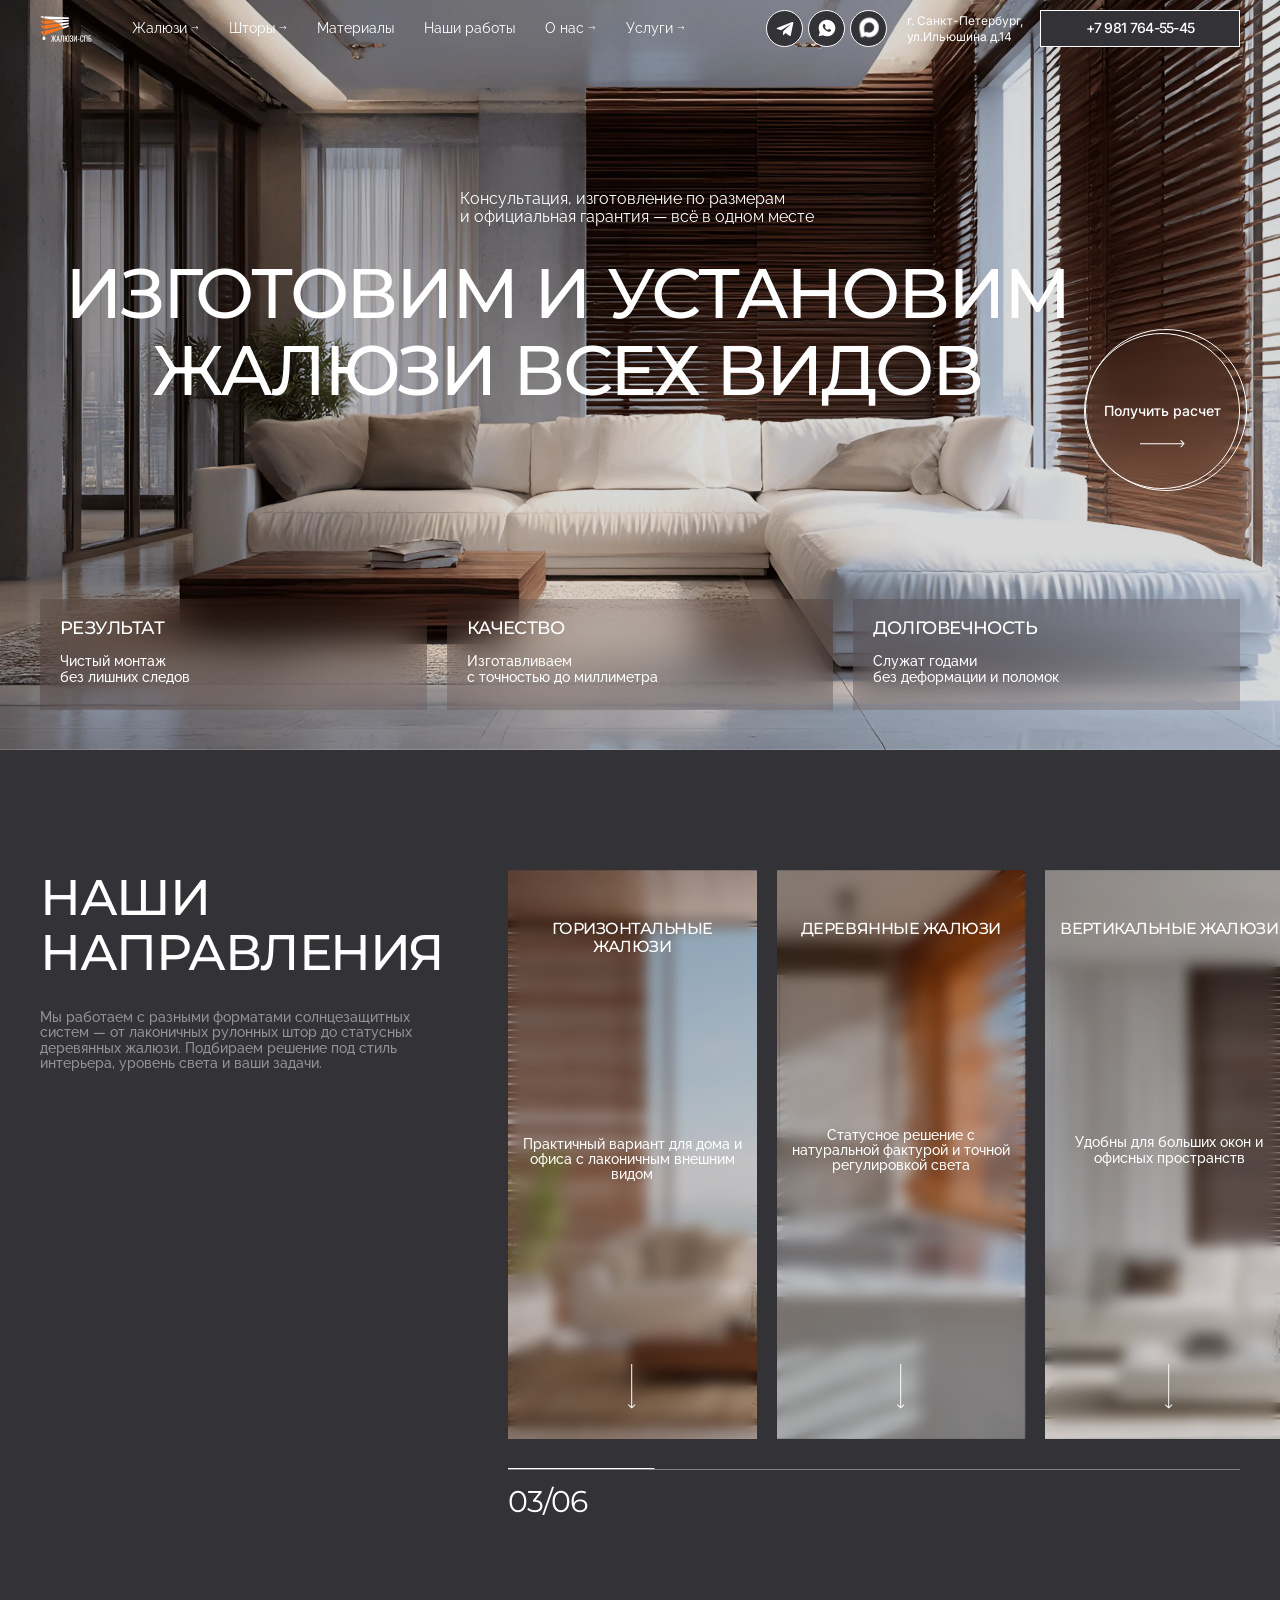
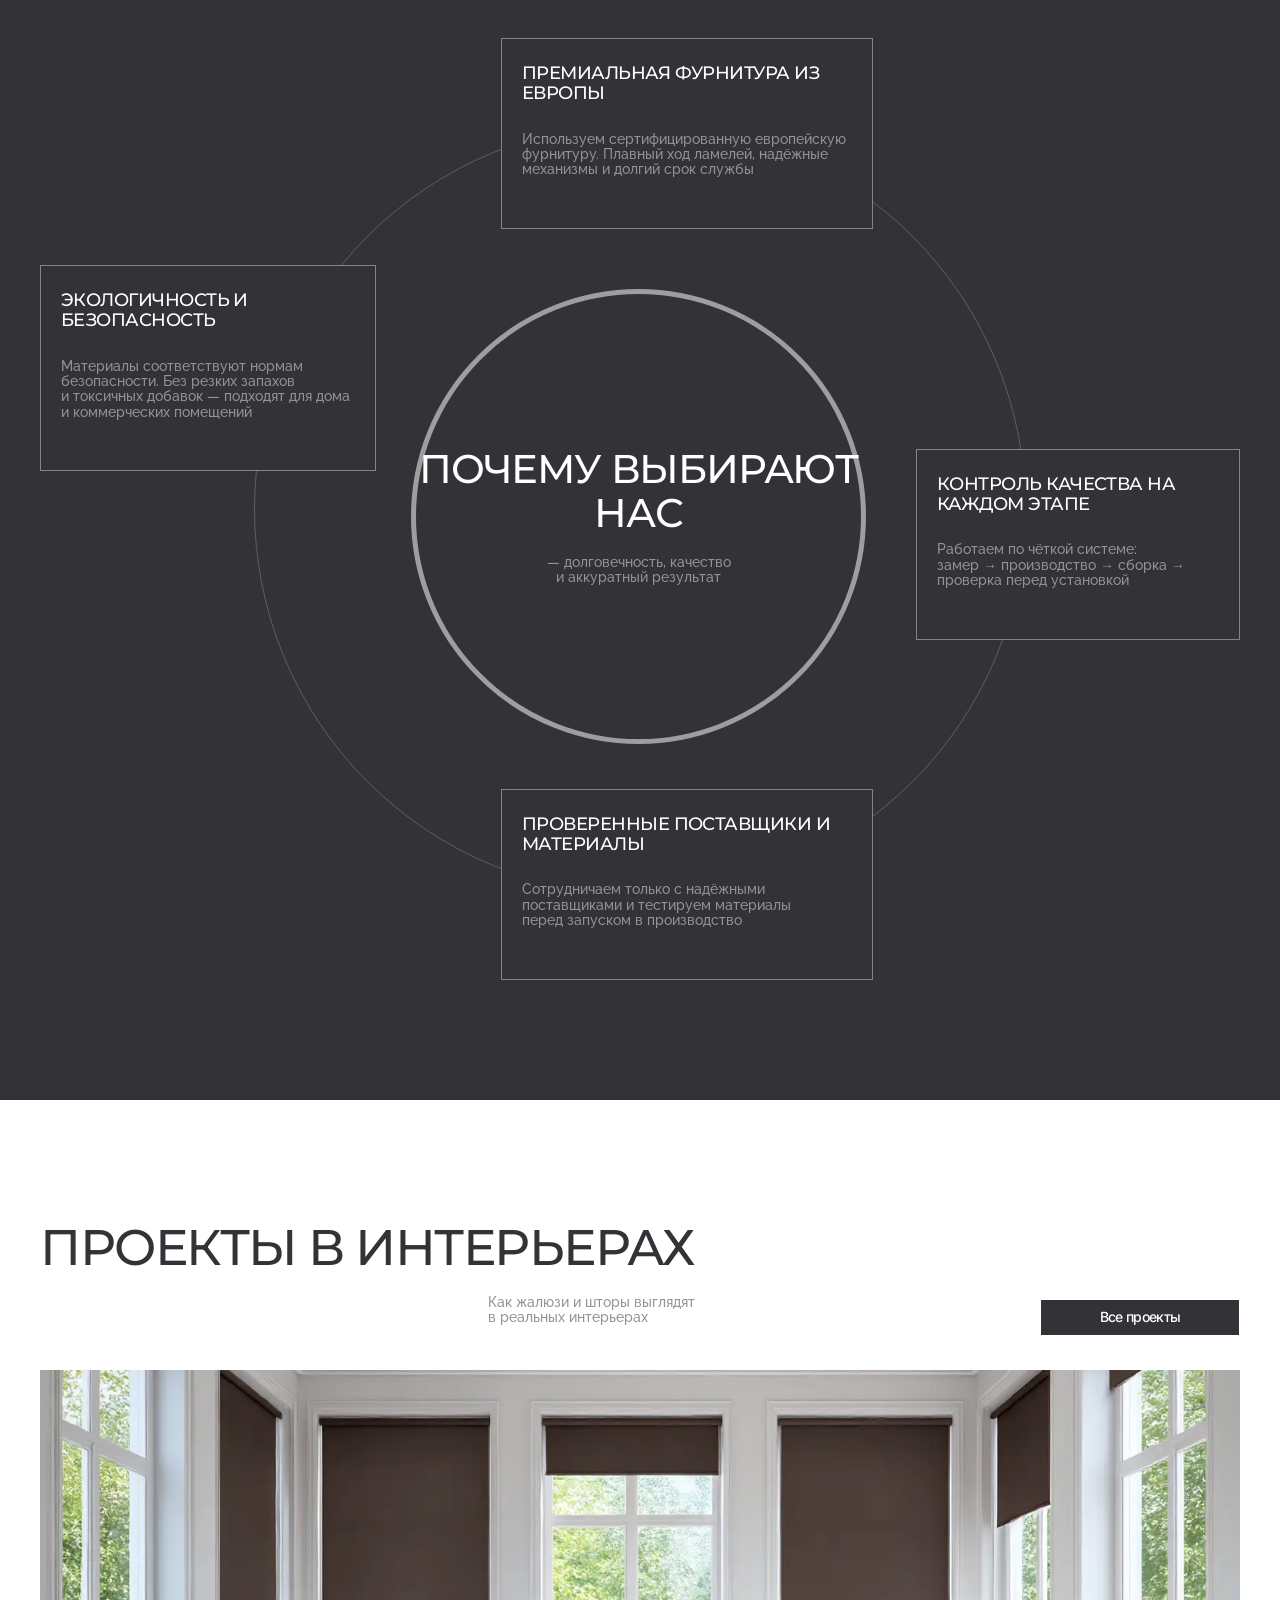
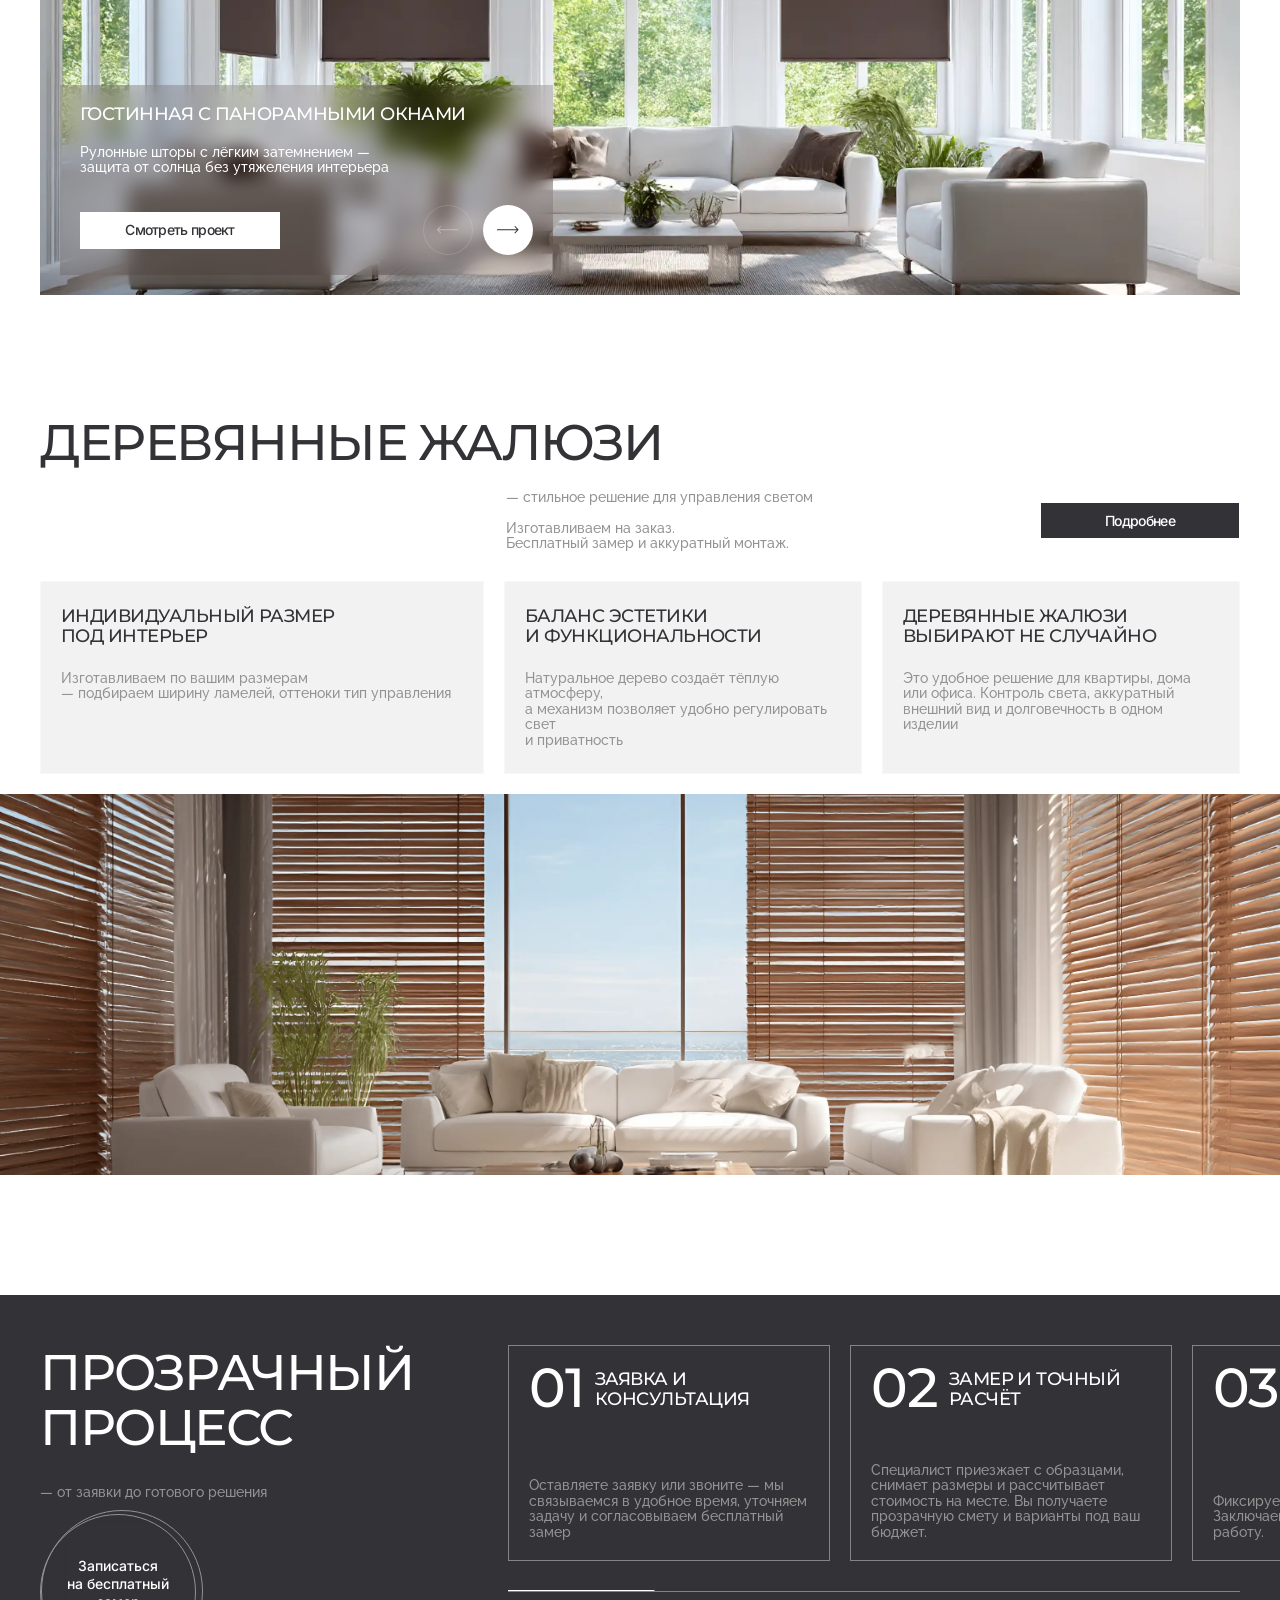
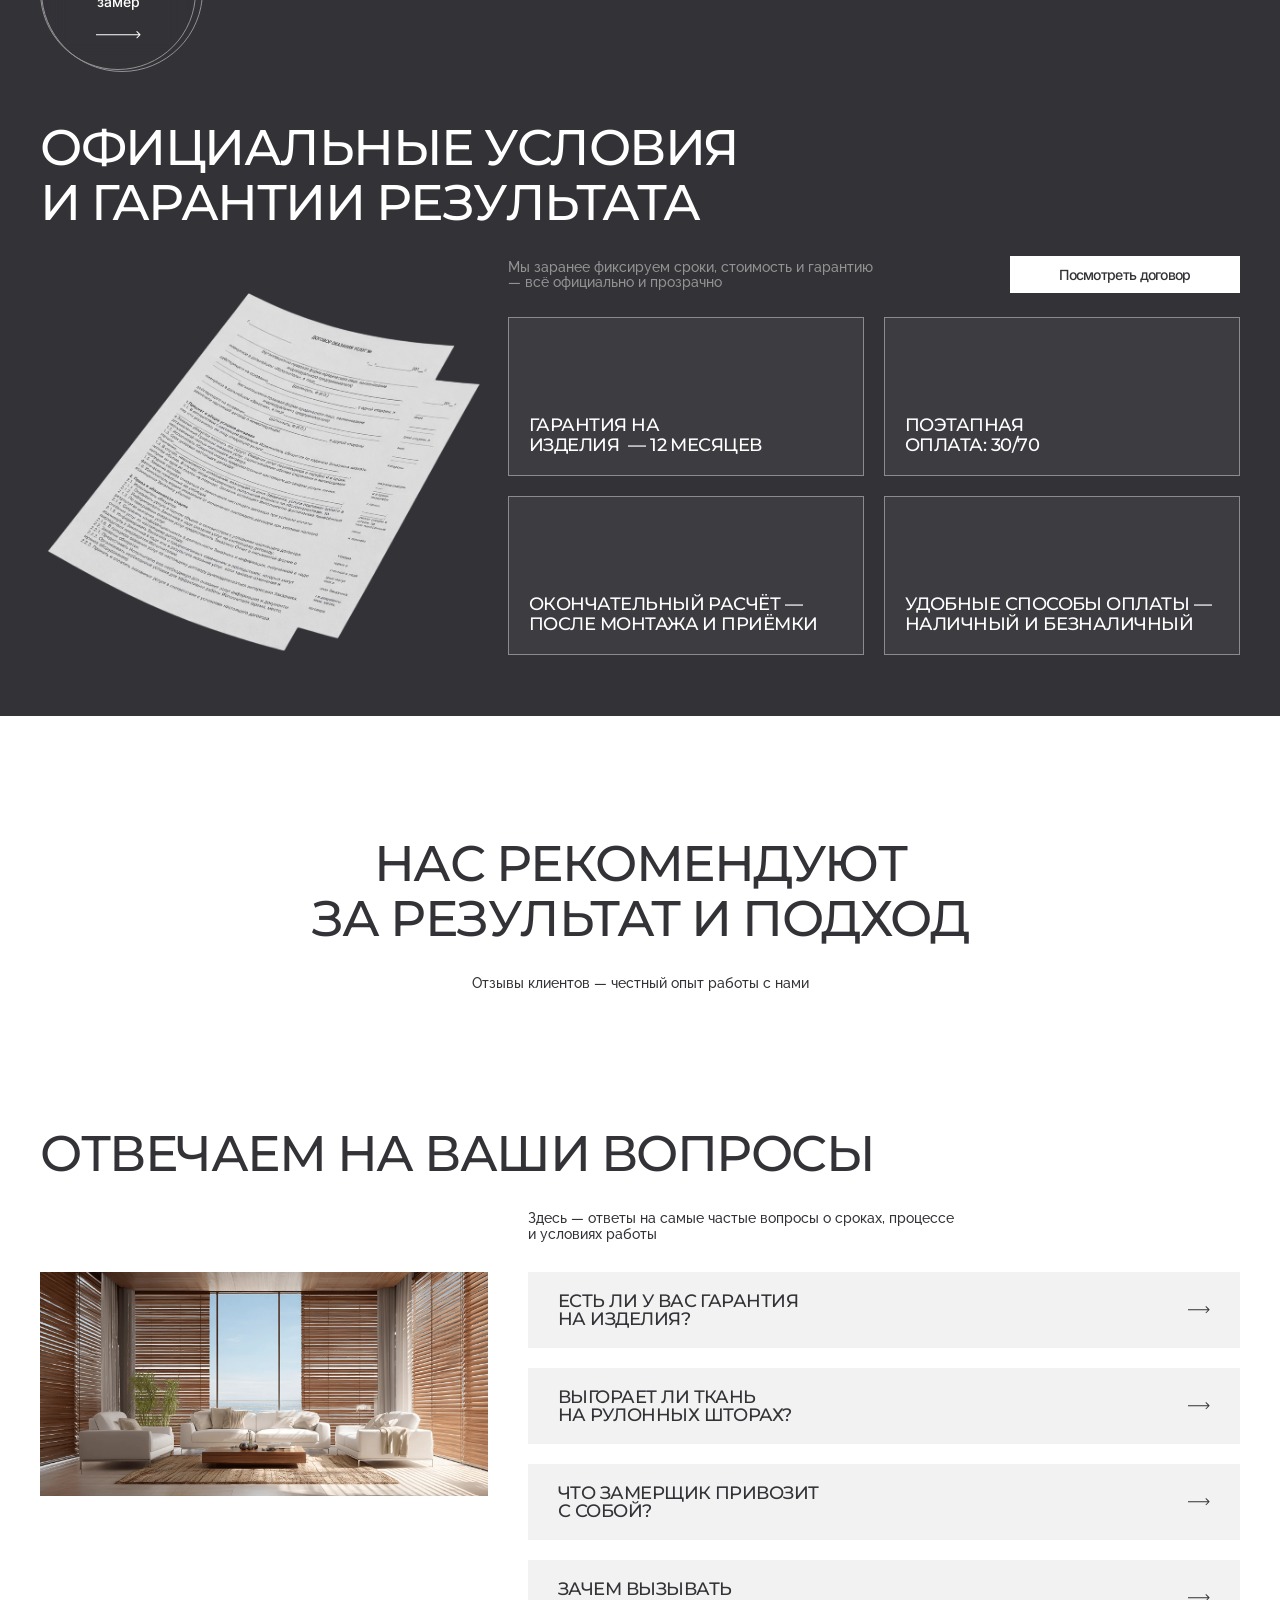
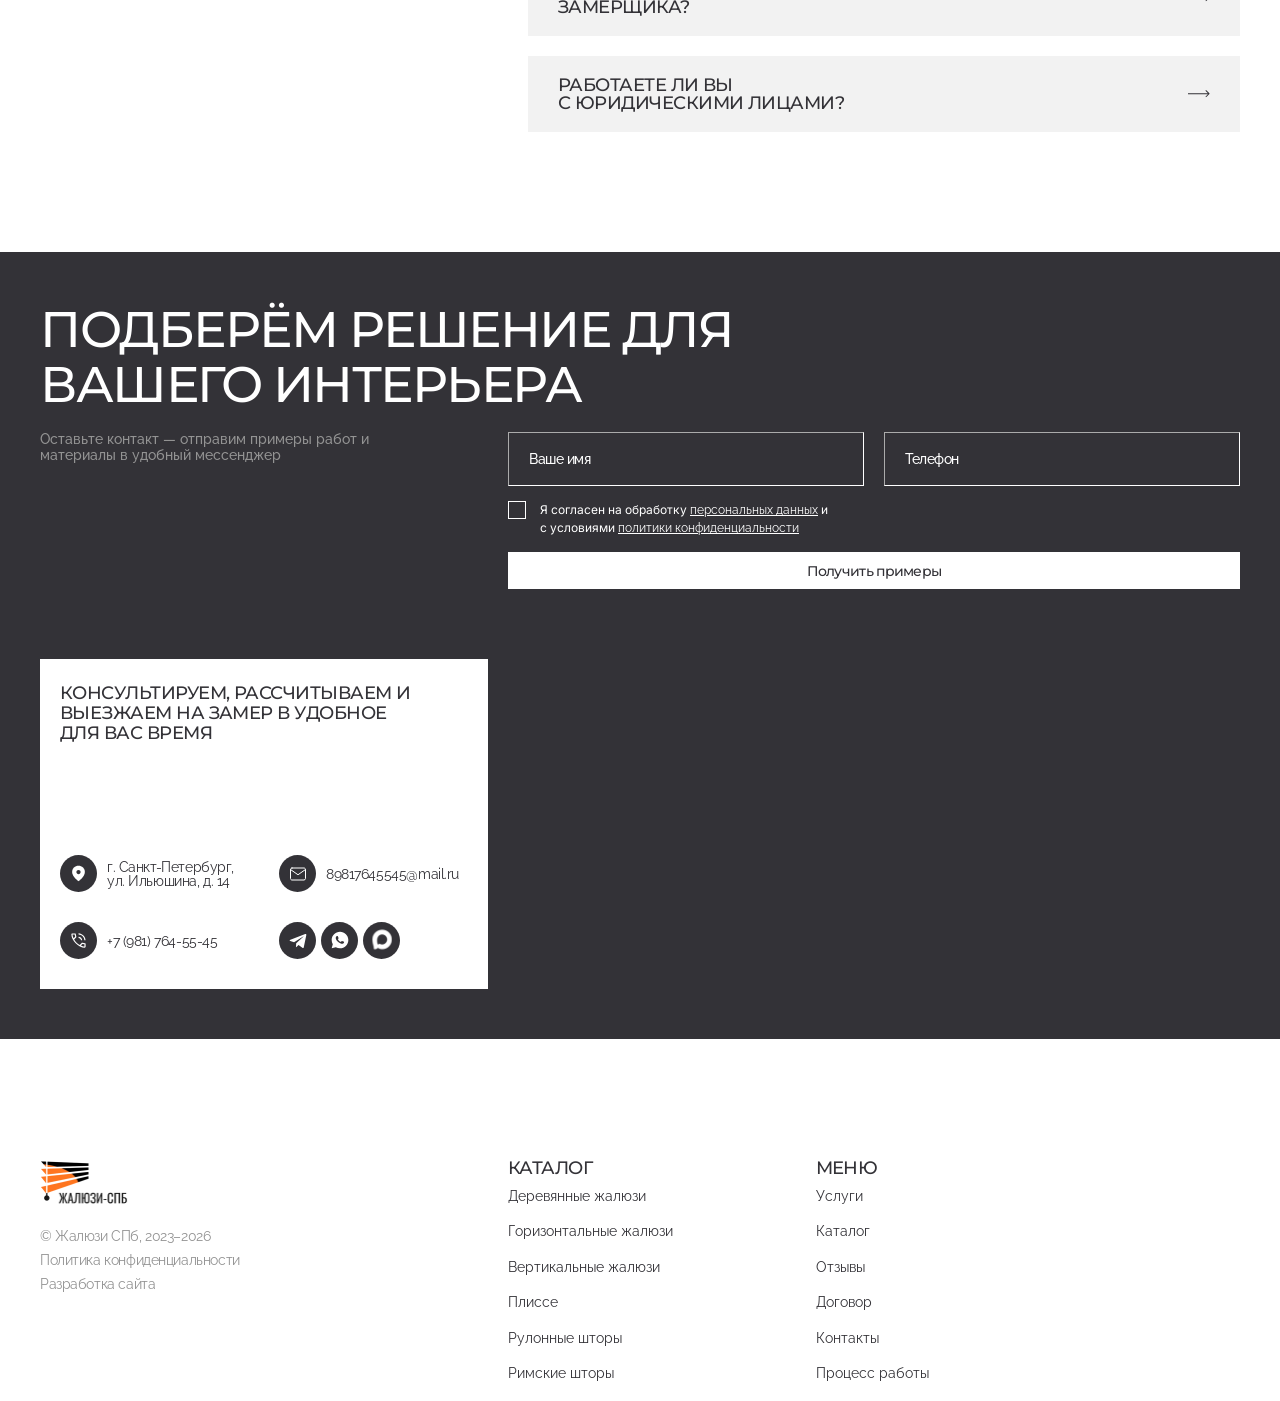
==== index.html @ 26f35258 "upd" ====
<!--header.html-->
<!doctype html>
<html lang="en">
<head>
  <meta charset="UTF-8">
  <meta name="viewport"
        content="width=device-width, user-scalable=no, initial-scale=1.0, maximum-scale=1.0, minimum-scale=1.0">
  <meta http-equiv="X-UA-Compatible" content="ie=edge">
  <meta name="format-detection" content="telephone=no">
  <link rel="preconnect" href="https://fonts.googleapis.com">
  <link rel="preconnect" href="https://fonts.gstatic.com" crossorigin>
  <link href="https://fonts.googleapis.com/css2?family=Inter:ital,opsz,wght@0,14..32,100..900;1,14..32,100..900&family=Montserrat:ital,wght@0,100..900;1,100..900&family=Raleway:ital,wght@0,100..900;1,100..900&display=swap" rel="stylesheet">
  <link rel="icon" type="image/png" href="./img/icons/favicon.ico" sizes="32x32">
  <link rel="apple-touch-icon" href="./img/icons/favicon.ico">
  <link rel="mask-icon" href="./img/icons/favicon.ico" color="#000000">
  <link
          rel="stylesheet"
          href="https://cdn.jsdelivr.net/npm/swiper@11/swiper-bundle.min.css"
  />
  <title></title>
<script defer src="js/bundle.js"></script><script defer src="js/libs.js"></script><script defer src="js/style.js"></script><link href="css/style.min.css" rel="stylesheet"></head>
<body>

<header class="header">
  <div class="container">
    <div class="header-wrapper">
      <a href="#" class="logo">
        <img src="./img/logo.webp" alt="">
      </a>
      <nav class="header-nav">
        <button type="button" class="close-menu-button"></button>
        <ul class="main-menu">
          <li class="menu-item-arrow">
            <a href="#">Жалюзи</a>
          </li>
          <li class="menu-item-arrow">
            <a href="#">Шторы</a>
          </li>
          <li>
            <a href="#">Материалы</a>
          </li>
          <li>
            <a href="#">Наши работы</a>
          </li>
          <li class="menu-item-arrow">
            <a href="#">О нас</a>
          </li>
          <li class="menu-item-arrow">
            <a href="#">Услуги</a>
          </li>
        </ul>
        <div class="header-meta mobile-header-meta">
          <div class="mobile-meta-wrapper">
            <ul class="socials-wrapper">
              <li class="social-link social-link-telegram">
                <a href="#"></a>
              </li>
              <li class="social-link social-link-whatsapp">
                <a href="#"></a>
              </li>
              <li class="social-link social-link-max">
                <a href="#"></a>
              </li>
            </ul>
            <a class="btn btn-dark" href="#">+7 981 764-55-45</a>
          </div>
          <div class="header-address">
            г. Санкт-Петербург, ул.Ильюшина д.14
          </div>
        </div>
        <div class="header-meta header-meta-pc">
          <ul class="socials-wrapper">
            <li class="social-link social-link-telegram">
              <a href="#"></a>
            </li>
            <li class="social-link social-link-whatsapp">
              <a href="#"></a>
            </li>
            <li class="social-link social-link-max">
              <a href="#"></a>
            </li>
          </ul>
          <div class="header-address">
            г. Санкт-Петербург, ул.Ильюшина д.14
          </div>
          <a class="btn btn-dark" href="#">+7 981 764-55-45</a>
        </div>
      </nav>
      <div class="header-meta tablet-header-meta">
        <a class="btn btn-dark" href="#">+7 981 764-55-45</a>
        <ul class="socials-wrapper">
          <li class="social-link social-link-telegram">
            <a href="#"></a>
          </li>
          <li class="social-link social-link-whatsapp">
            <a href="#"></a>
          </li>
          <li class="social-link social-link-max">
            <a href="#"></a>
          </li>
        </ul>
        <div class="header-address">
          г. Санкт-Петербург, ул.Ильюшина д.14
        </div>
      </div>
      <button type="button" class="mobile-menu-button">
        <span class="line"></span>
        <span class="line"></span>
        <span class="line"></span>
      </button>
    </div>
  </div>
</header>

<main>




<section class="default-banner home-banner">
  <div class="banner-back">
    <img class="back-pc" src="./img/home-banner-back.webp" alt="">
    <img class="back-mobile" src="./img/home-banner-back.webp" alt="">
  </div>
  <div class="container">
    <div class="banner-wrapper">
      <div class="banner-content">
        <div class="banner-description">
          <p>
            Консультация, изготовление по размерам
            и официальная гарантия —  всё в одном месте
          </p>
        </div>
        <div class="banner-title">
          <h1>Изготовим и установим жалюзи всех видов</h1>
          <a href="#" class="btn-circle">Получить расчет</a>
        </div>
      </div>
      <div class="banner-benefits">
        <div class="benefit-card">
          <div class="card-title">результат</div>
          <div class="card-description">
            <p>
              Чистый монтаж
              <br>
              без лишних следов
            </p>
          </div>
        </div>
        <div class="benefit-card">
          <div class="card-title">Качество</div>
          <div class="card-description">
            <p>
              Изготавливаем
              <br>
              с точностью до миллиметра
            </p>
          </div>
        </div>
        <div class="benefit-card">
          <div class="card-title">Долговечность</div>
          <div class="card-description">
            <p>
              Служат годами
              <br>
              без деформации и поломок
            </p>
          </div>
        </div>
      </div>
    </div>
  </div>
</section>

<section class="directions-section slider-section">
  <div class="container">
    <div class="custom-row">
      <div class="left-column">
        <h2>Наши направления</h2>
        <div class="description">
          <p>Мы работаем с разными форматами солнцезащитных систем — от лаконичных рулонных штор до статусных деревянных жалюзи. Подбираем решение под стиль интерьера, уровень света и ваши задачи.</p>
        </div>
      </div>
      <div class="right-column directions-slider slider-wrapper">
        <div class="swiper-wrapper">
          <div class="swiper-slide"  style="background-image: url(./img/direction-card-back1.webp)">
            <div class="direction-card">
              <div class="card-title">Горизонтальные жалюзи</div>
              <div class="card-description">
                <p>Практичный вариант для дома
                  и офиса с лаконичным
                  внешним видом</p>
              </div>
            </div>
          </div>
          <div class="swiper-slide" style="background-image: url(./img/direction-card-back2.webp)">
            <div class="direction-card">
              <div class="card-title">Деревянные жалюзи</div>
              <div class="card-description">
                <p>Статусное решение
                  с натуральной фактурой
                  и точной регулировкой света</p>
              </div>
            </div>
          </div>
          <div class="swiper-slide" style="background-image: url(./img/direction-card-back3.webp)">
            <div class="direction-card">
              <div class="card-title">Вертикальные жалюзи</div>
              <div class="card-description">
                <p>Удобны для больших окон
                  и офисных пространств</p>
              </div>
            </div>
          </div>
          <div class="swiper-slide"  style="background-image: url(./img/direction-card-back1.webp)">
            <div class="direction-card">
              <div class="card-title">Горизонтальные жалюзи</div>
              <div class="card-description">
                <p>Практичный вариант для дома
                  и офиса с лаконичным
                  внешним видом</p>
              </div>
            </div>
          </div>
          <div class="swiper-slide" style="background-image: url(./img/direction-card-back2.webp)">
            <div class="direction-card">
              <div class="card-title">Деревянные жалюзи</div>
              <div class="card-description">
                <p>Статусное решение
                  с натуральной фактурой
                  и точной регулировкой света</p>
              </div>
            </div>
          </div>
          <div class="swiper-slide" style="background-image: url(./img/direction-card-back3.webp)">
            <div class="direction-card">
              <div class="card-title">Вертикальные жалюзи</div>
              <div class="card-description">
                <p>Удобны для больших окон
                  и офисных пространств</p>
              </div>
            </div>
          </div>
        </div>
        <div class="swiper-progressbar"></div>
        <div class="swiper-counter"></div>
      </div>
    </div>
  </div>
</section>


<section class="advantages-section">
  <div class="container">
    <div class="advantage-row advantage-row-pc">
      <div class="advantage-column">
        <div class="advantage-card">
          <div class="card-title">Экологичность
            и безопасность</div>
          <div class="card-description">
            <p>Материалы соответствуют нормам безопасности. Без резких запахов
              <br>
              и токсичных добавок — подходят для дома
              <br>
              и коммерческих помещений</p>
          </div>
        </div>
      </div>
      <div class="advantage-column">
        <div class="advantage-card">
          <div class="card-title">ПРЕМИАЛЬНАЯ ФУРНИТУРА ИЗ ЕВРОПЫ</div>
          <div class="card-description">
            <p>Используем сертифицированную европейскую фурнитуру. Плавный ход ламелей, надёжные механизмы и долгий срок службы</p>
          </div>
        </div>
        <div class="advantage-head">
          <h2>почему выбирают нас</h2>
          <div class="description">
            <p>— долговечность, качество
              и аккуратный результат</p>
          </div>
        </div>
        <div class="advantage-card">
          <div class="card-title">Проверенные поставщики и материалы</div>
          <div class="card-description">
            <p>Сотрудничаем только с надёжными поставщиками и тестируем материалы <br> перед запуском в производство</p>
          </div>
        </div>
      </div>
      <div class="advantage-column">
        <div class="advantage-card">
          <div class="card-title">Контроль качества на каждом этапе</div>
          <div class="card-description">
            <p>Работаем по чёткой системе: <br> замер → производство → сборка → проверка перед установкой</p>
          </div>
        </div>
      </div>
    </div>
    <div class="advantage-row advantage-row-mobile">
      <div class="advantage-column">
        <div class="advantage-card">
          <div class="card-title">ПРЕМИАЛЬНАЯ ФУРНИТУРА ИЗ ЕВРОПЫ</div>
          <div class="card-description">
            <p>Используем сертифицированную европейскую фурнитуру. Плавный ход ламелей, надёжные механизмы и долгий срок службы</p>
          </div>
        </div>
        <div class="advantage-card">
          <div class="card-title">Экологичность
            и безопасность</div>
          <div class="card-description">
            <p>Материалы соответствуют нормам безопасности. Без резких запахов
              <br>
              и токсичных добавок — подходят для дома
              <br>
              и коммерческих помещений</p>
          </div>
        </div>
      </div>
      <div class="advantage-column">
        <div class="advantage-head">
          <h2>почему выбирают нас</h2>
          <div class="description">
            <p>— долговечность, качество
              и аккуратный результат</p>
          </div>
        </div>
      </div>
      <div class="advantage-column">
        <div class="advantage-card">
          <div class="card-title">Контроль качества на каждом этапе</div>
          <div class="card-description">
            <p>Работаем по чёткой системе: <br> замер → производство → сборка → проверка перед установкой</p>
          </div>
        </div>
        <div class="advantage-card">
          <div class="card-title">Проверенные поставщики и материалы</div>
          <div class="card-description">
            <p>Сотрудничаем только с надёжными поставщиками и тестируем материалы <br> перед запуском в производство</p>
          </div>
        </div>
      </div>
    </div>
  </div>
</section>


<section class="projects-section slider-section">
  <div class="container">
    <h2>Проекты в интерьерах</h2>
    <div class="title-description">
      <p>Как жалюзи и шторы выглядят в реальных интерьерах</p>
      <a href="#" class="btn btn-dark btn-dark-border">Все проекты</a>
    </div>
    <div class="projects-slider slider-wrapper">
      <div class="swiper-wrapper">
        <div class="swiper-slide" style="background-image: url(./img/project-slide.webp)">
          <div class="project-content">
            <div class="card-title">гостинная с панорамными окнами</div>
            <div class="card-description">
              <p>Рулонные шторы с лёгким затемнением — защита от солнца без утяжеления интерьера</p>
            </div>
            <div class="slider-nav">
              <a href="#" class="btn btn-white">Смотреть проект</a>
              <div class="project-buttons">
                <div class="swiper-button-prev">

                </div>
                <div class="swiper-button-next">

                </div>
              </div>
            </div>
          </div>
        </div>
        <div class="swiper-slide" style="background-image: url(./img/project-slide.webp)">
          <div class="project-content">
            <div class="card-title">гостинная с панорамными окнами</div>
            <div class="card-description">
              <p>Рулонные шторы с лёгким затемнением — защита от солнца без утяжеления интерьера</p>
            </div>
            <div class="slider-nav">
              <a href="#" class="btn btn-white">Смотреть проект</a>
              <div class="project-buttons">
                <div class="swiper-button-prev"></div>
                <div class="swiper-button-next"></div>
              </div>
            </div>
          </div>
        </div>
        <div class="swiper-slide" style="background-image: url(./img/project-slide.webp)">
          <div class="project-content">
            <div class="card-title">гостинная с панорамными окнами</div>
            <div class="card-description">
              <p>Рулонные шторы с лёгким затемнением — защита от солнца без утяжеления интерьера</p>
            </div>
            <div class="slider-nav">
              <a href="#" class="btn btn-white">Смотреть проект</a>
              <div class="project-buttons">
                <div class="swiper-button-prev">

                </div>
                <div class="swiper-button-next">

                </div>
              </div>
            </div>
          </div>
        </div>
      </div>
    </div>
  </div>
</section>


<section class="category-section">
  <div class="container">
    <h2>ДЕРЕВЯННЫЕ ЖАЛЮЗИ</h2>
    <div class="title-description">
      <div class="description">
        <p>— стильное решение для управления светом</p>
        <p> Изготавливаем на заказ. <br> Бесплатный замер и аккуратный монтаж.</p>
      </div>
      <a href="#" class="btn btn-dark">Подробнее</a>
    </div>
    <div class="benefits-list">
      <div class="benefits-column">
        <div class="benefit-item">
          <div class="card-title">Индивидуальный размер <br> под интерьер</div>
          <div class="card-description">
            <p>Изготавливаем по вашим размерам <br> — подбираем ширину ламелей, оттеноки тип управления</p>
          </div>
        </div>
      </div>
      <div class="benefits-column">
        <div class="benefit-item">
          <div class="card-title">Баланс эстетики <br> и функциональности</div>
          <div class="card-description">
            <p>
              Натуральное дерево создаёт тёплую атмосферу,
              <br>
              а механизм позволяет удобно регулировать свет
              <br>
              и приватность</p>
          </div>
        </div>
      </div>
      <div class="benefits-column">
        <div class="benefit-item">
          <div class="card-title">Деревянные жалюзи <br> выбирают не случайно</div>
          <div class="card-description">
            <p>
              Это удобное решение для квартиры, дома
              <br>
              или офиса. Контроль света, аккуратный внешний вид и долговечность в одном изделии
            </p>
          </div>
        </div>
      </div>
    </div>
  </div>
  <img class="category-image" src="./img/category-section-image.webp" alt="Деревянные жалюзи">
</section>


<section class="process-section slider-section">
  <div class="container">
    <div class="custom-row">
      <div class="left-column">
        <div class="title-wrapper">
          <h2>прозрачный процесс </h2>
          <div class="description">
            <p>— от заявки до готового решения</p>
          </div>
        </div>
        <a href="#" class="btn-circle">
          Записаться
          <br>
          на бесплатный замер</a>
      </div>
      <div class="right-column process-slider slider-wrapper">
        <div class="swiper-wrapper">
          <div class="swiper-slide">
            <div class="process-card">
              <div class="card-title">Заявка
                и консультация</div>
              <div class="card-description">
                <p>Оставляете заявку или звоните — мы связываемся в удобное время, уточняем задачу и согласовываем бесплатный замер</p>
              </div>
            </div>
          </div>
          <div class="swiper-slide">
            <div class="process-card">
              <div class="card-title">Замер и точный расчёт</div>
              <div class="card-description">
                <p>Специалист приезжает
                  с образцами, снимает размеры и рассчитывает стоимость на месте. Вы получаете прозрачную смету и варианты под ваш бюджет.</p>
              </div>
            </div>
          </div>
          <div class="swiper-slide">
            <div class="process-card">
              <div class="card-title">Договор
                и согласование</div>
              <div class="card-description">
                <p>Фиксируем стоимость, сроки
                  и условия. Заключаем договор и запускаем заказ в работу.</p>
              </div>
            </div>
          </div>
          <div class="swiper-slide">
            <div class="process-card">
              <div class="card-title">Заявка
                и консультация</div>
              <div class="card-description">
                <p>Оставляете заявку или звоните — мы связываемся в удобное время, уточняем задачу и согласовываем бесплатный замер</p>
              </div>
            </div>
          </div>
          <div class="swiper-slide">
            <div class="process-card">
              <div class="card-title">Замер и точный расчёт</div>
              <div class="card-description">
                <p>Специалист приезжает
                  с образцами, снимает размеры и рассчитывает стоимость на месте. Вы получаете прозрачную смету и варианты под ваш бюджет.</p>
              </div>
            </div>
          </div>
          <div class="swiper-slide">
            <div class="process-card">
              <div class="card-title">Договор
                и согласование</div>
              <div class="card-description">
                <p>Фиксируем стоимость, сроки
                  и условия. Заключаем договор и запускаем заказ в работу.</p>
              </div>
            </div>
          </div>
        </div>
        <div class="swiper-progressbar"></div>
      </div>
    </div>
  </div>
</section>


<section class="terms-section">
  <div class="container">
    <h2>официальные условия и гарантии результата </h2>
    <div class="custom-row">
      <div class="left-column terms-image">
        <a href="#" class="btn btn-white btn-mobile">Посмотреть договор</a>
        <img src="./img/terms-image.webp" alt="">
      </div>
      <div class="right-column">
        <div class="terms-content-head">
          <div class="description">
            <p>Мы заранее фиксируем сроки, стоимость и гарантию
              — всё официально и прозрачно</p>
          </div>
          <a href="#" class="btn btn-white btn-pc">Посмотреть договор</a>
        </div>
        <div class="term-list">
          <div class="term-card">
            <div class="card-title">Гарантия на <br> изделия 
              — 12 месяцев</div>
          </div>
          <div class="term-card">
            <div class="card-title">Поэтапная <br> оплата: 30/70</div>
          </div>
          <div class="term-card">
            <div class="card-title">ОКОНЧАТЕЛЬНЫЙ РАСЧЁТ — <br> ПОСЛЕ МОНТАЖА И ПРИЁМКИ</div>
          </div>
          <div class="term-card">
            <div class="card-title">УДОБНЫЕ СПОСОБЫ ОПЛАТЫ — <br> НАЛИЧНЫЙ И БЕЗНАЛИЧНЫЙ</div>
          </div>
        </div>
      </div>
    </div>
  </div>
</section>


<section class="testimonials-section">
  <div class="container">
    <h2>Нас рекомендуют
      за результат и подход</h2>
    <div class="description">
      <p>Отзывы клиентов — честный опыт работы с нами</p>
    </div>
  </div>
</section>


<section class="faq-section">
  <div class="container">
    <div class="title-description">
      <h2>отвечаем на ваши вопросы</h2>
      <div class="description">
        <p>Здесь — ответы на самые частые вопросы о сроках, процессе и условиях работы</p>
      </div>
    </div>
    <div class="custom-row">

      <div class="left-column">
        <div class="faq-image">
          <img src="./img/faq-image.webp" alt="">
        </div>
      </div>
      <div class="right-column">
        <div class="accordion-block">
          <div class="accordion-item">
            <div class="accordion-item-header">
              Есть ли у вас гарантия
              <br>
              на изделия?
            </div>
            <div class="accordion-item-content">
              <div class="accordion-content-wrapper">
                <p>
                  Lorem ipsum dolor sit amet, consectetur adipisicing elit. Animi asperiores cupiditate debitis dicta dolores ea earum eos, facere iure iusto magnam maiores nobis reiciendis sint sit soluta, veniam veritatis, voluptas?
                </p>
              </div>
            </div>
          </div>
          <div class="accordion-item">
            <div class="accordion-item-header">
              выгорает ли ткань
              <br>
              на рулонных шторах?
            </div>
            <div class="accordion-item-content">
              <div class="accordion-content-wrapper">
                <p>
                  Lorem ipsum dolor sit amet, consectetur adipisicing elit. Animi asperiores cupiditate debitis dicta dolores ea earum eos, facere iure iusto magnam maiores nobis reiciendis sint sit soluta, veniam veritatis, voluptas?
                </p>
              </div>
            </div>
          </div>
          <div class="accordion-item">
            <div class="accordion-item-header">
              что замерщик привозит
              <br>
              с собой?
            </div>
            <div class="accordion-item-content">
              <div class="accordion-content-wrapper">
                <p>
                  Lorem ipsum dolor sit amet, consectetur adipisicing elit. Animi asperiores cupiditate debitis dicta dolores ea earum eos, facere iure iusto magnam maiores nobis reiciendis sint sit soluta, veniam veritatis, voluptas?
                </p>
              </div>
            </div>
          </div>
          <div class="accordion-item">
            <div class="accordion-item-header">
              зачем вызывать
              <br>
              замерщика?
            </div>
            <div class="accordion-item-content">
              <div class="accordion-content-wrapper">
                <p>
                  Lorem ipsum dolor sit amet, consectetur adipisicing elit. Animi asperiores cupiditate debitis dicta dolores ea earum eos, facere iure iusto magnam maiores nobis reiciendis sint sit soluta, veniam veritatis, voluptas?
                </p>
              </div>
            </div>
          </div>
          <div class="accordion-item">
            <div class="accordion-item-header">
              работаете ли вы
              <br>
              с юридическими лицами?
            </div>
            <div class="accordion-item-content">
              <div class="accordion-content-wrapper">
                <p>
                  Lorem ipsum dolor sit amet, consectetur adipisicing elit. Animi asperiores cupiditate debitis dicta dolores ea earum eos, facere iure iusto magnam maiores nobis reiciendis sint sit soluta, veniam veritatis, voluptas?
                </p>
              </div>
            </div>
          </div>
        </div>
      </div>
    </div>
  </div>
</section>


<section class="callback-section">
  <div class="container">
    <h2>Подберём решение
      для вашего интерьера</h2>
    <div class="custom-row custom-row-form">
      <div class="left-column">
        <div class="description">
          <p>Оставьте контакт — отправим примеры работ и материалы в удобный мессенджер</p>
        </div>
      </div>
      <div class="right-column">
        <div class="form-wrapper">
          <div class="wpcf7 js" id="wpcf7-f35-o1" lang="ru-RU" dir="ltr" data-wpcf7-id="35">
            <div class="screen-reader-response"><p role="status" aria-live="polite" aria-atomic="true"></p> <ul></ul></div>
            <form action="/dev/#wpcf7-f35-o1" method="post" class="wpcf7-form init" aria-label="Контактная форма" novalidate="novalidate" data-status="init">
              <fieldset class="hidden-fields-container"><input type="hidden" name="_wpcf7" value="35"><input type="hidden" name="_wpcf7_version" value="6.1.5"><input type="hidden" name="_wpcf7_locale" value="ru_RU"><input type="hidden" name="_wpcf7_unit_tag" value="wpcf7-f35-o1"><input type="hidden" name="_wpcf7_container_post" value="0"><input type="hidden" name="_wpcf7_posted_data_hash" value="">
              </fieldset>
              <p><span class="wpcf7-form-control-wrap" data-name="text-848"><input size="40" maxlength="400" class="wpcf7-form-control wpcf7-text" autocomplete="name" aria-invalid="false" placeholder="Ваше имя" value="" type="text" name="text-848"></span><br>
                <span class="wpcf7-form-control-wrap" data-name="tel-583"><input size="40" maxlength="400" class="wpcf7-form-control wpcf7-tel wpcf7-text wpcf7-validates-as-tel" aria-invalid="false" placeholder="Телефон" value="" type="tel" name="tel-583"></span><br>
                <span class="wpcf7-form-control-wrap" data-name="acceptance-46"><span class="wpcf7-form-control wpcf7-acceptance"><span class="wpcf7-list-item"><label><input type="checkbox" name="acceptance-46" value="1" aria-invalid="false"><span class="wpcf7-list-item-label">Я согласен на обработку <a
                  href="#">персональных данных</a> и с условиями <a href="#">политики конфиденциальности</a></span></label></span></span></span><br>
                <input class="wpcf7-form-control wpcf7-submit has-spinner" type="submit" value="Получить примеры" disabled=""><span class="wpcf7-spinner"></span>
              </p><div class="wpcf7-response-output" aria-hidden="true"></div>
            </form>
          </div>
        </div>
      </div>
    </div>
    <div class="custom-row custom-row-contacts">
      <div class="left-column">
        <div class="contacts-block">
          <div class="contact-title">Консультируем, рассчитываем
            и выезжаем на замер в удобное
            для вас время</div>
          <div class="contacts-wrapper">
            <div class="contact-item contact-item-address">
              <p>г. Санкт-Петербург, ул. Ильюшина, д. 14</p>
            </div>
            <div class="contact-item contact-item-mail">
              <a href="mailto:89817645545@mail.ru">89817645545@mail.ru</a>
            </div>
            <div class="contact-item contact-item-phone">
              <a href="tel:79817645545">+7 (981) 764-55-45</a>
            </div>
            <ul class="socials-wrapper">
              <li class="social-link social-link-telegram">
                <a href="#"></a>
              </li>
              <li class="social-link social-link-whatsapp">
                <a href="#"></a>
              </li>
              <li class="social-link social-link-max">
                <a href="#"></a>
              </li>
            </ul>
          </div>
        </div>
      </div>
      <div class="right-column">
        <div class="map-wrapper">
          <iframe src="https://yandex.ru/map-widget/v1/?indoorLevel=1&ll=30.245719%2C60.008172&mode=whatshere&whatshere%5Bpoint%5D=30.245719%2C60.008171&whatshere%5Bzoom%5D=17&z=17" width="560" height="400" frameborder="1" allowfullscreen="true" style="position:relative;"></iframe>
        </div>
      </div>
    </div>
  </div>
</section>


<!--footer.html-->
</main>

<footer class="footer">
    <div class="container">
      <div class="footer-row">
        <div class="footer-column">
          <a href="#" class="logo">
            <img src="./img/footer-logo.webp" alt="">
          </a>
          <div class="mobile-hidden">
            <p class="footer-copy">© Жалюзи СПб, 2023–2026</p>
            <div class="footer-links">
              <a href="#">Политика конфиденциальности</a>
              <a href="#">Разработка сайта</a>
            </div>
          </div>
          <div class="tablet-contacts">
            <ul class="socials-wrapper">
              <li class="social-link social-link-telegram">
                <a href="#"></a>
              </li>
              <li class="social-link social-link-whatsapp">
                <a href="#"></a>
              </li>
              <li class="social-link social-link-max">
                <a href="#"></a>
              </li>
            </ul>
            <a href="#" class="btn btn-dark btn-dark-border">Получить консультацию</a>
          </div>
        </div>
        <div class="footer-column">
          <nav class="footer-nav">
            <div class="menu-wrapper">
              <div class="title">Каталог</div>
              <ul class="footer-menu">
                <li>
                  <a href="#">Деревянные жалюзи</a>
                </li>
                <li>
                  <a href="#">Горизонтальные жалюзи</a>
                </li>
                <li>
                  <a href="#">Вертикальные жалюзи</a>
                </li>
                <li>
                  <a href="#">Плиссе</a>
                </li>
                <li>
                  <a href="#">Рулонные шторы</a>
                </li>
                <li>
                  <a href="#">Римские шторы</a>
                </li>
              </ul>
            </div>
            <div class="menu-wrapper">
              <div class="title">меню</div>
              <ul class="footer-menu">
                <li>
                  <a href="#">Услуги</a>
                </li>
                <li>
                  <a href="#">Каталог</a>
                </li>
                <li>
                  <a href="#">Отзывы</a>
                </li>
                <li>
                  <a href="#">Договор</a>
                </li>
                <li>
                  <a href="#">Контакты</a>
                </li>
                <li>
                  <a href="#">Процесс работы</a>
                </li>
              </ul>
            </div>
          </nav>
        </div>
        <div class="footer-column">
          <div class="mobile-meta">
            <p class="footer-copy">© Жалюзи СПб, 2023–2026</p>
            <div class="footer-links">
              <a href="#">Политика конфиденциальности</a>
              <a href="#">Разработка сайта</a>
            </div>
          </div>
          <div class="mobile-meta">
            <ul class="socials-wrapper">
              <li class="social-link social-link-telegram">
                <a href="#"></a>
              </li>
              <li class="social-link social-link-whatsapp">
                <a href="#"></a>
              </li>
              <li class="social-link social-link-max">
                <a href="#"></a>
              </li>
            </ul>
            <a href="#" class="btn btn-dark btn-dark-border">Получить консультацию</a>
          </div>
        </div>
      </div>
    </div>
</footer>

<div class="modal-dialog modal-thanks" style="display: none;">
  <div class="modal-content">
    <div class="modal-body">
      <button type="button" class="modal-close" data-dismiss="modal" aria-label="Close"></button>
    </div>
  </div>
</div>

<script src="https://cdn.jsdelivr.net/npm/swiper@11/swiper-bundle.min.js"></script>
</body>
</html>
---- css/style.min.css ----
*{box-sizing:border-box}body,h1,h2,h3,h4,p,figure,blockquote,dl,dd{margin:0}ul[role=list],ol[role=list]{list-style:none}html:focus-within{scroll-behavior:smooth}body{min-height:100vh;text-rendering:optimizeSpeed;line-height:1.5}a:not([class]){-webkit-text-decoration-skip:ink;text-decoration-skip-ink:auto}img,picture{max-width:100%;display:block}input,button,textarea,select{font:inherit;box-shadow:none;outline:none}@media(prefers-reduced-motion: reduce){html:focus-within{scroll-behavior:auto}*,*::before,*::after{animation-duration:.01ms !important;animation-iteration-count:1 !important;transition-duration:.01ms !important;scroll-behavior:auto !important}}*{font-family:"Raleway";color:#333237}a{transition:.3s;text-decoration:none}p{font-weight:500;font-size:14px;line-height:110%;color:#939393;margin-bottom:15px}p:last-child{margin-bottom:0}h1,.h1{font-family:"Montserrat";font-weight:500;font-size:70px;line-height:110%;letter-spacing:-0.03em;text-align:center;text-transform:uppercase;color:#fff;width:100%}h2,.h2{font-family:"Montserrat";font-weight:500;font-size:50px;line-height:110%;letter-spacing:-0.03em;text-transform:uppercase;margin-bottom:20px;width:100%}.card-title{font-family:"Montserrat";font-weight:500;line-height:110%;letter-spacing:-0.03em;text-transform:uppercase;font-size:18px}@media(max-width: 1200px){h1,.h1{font-size:60px}h2,.h2{font-size:40px}}@media(max-width: 1024px){h1,.h1{font-size:40px}h2,.h2{font-size:40px}p{font-size:12px}.card-title{font-size:14px}}@media(max-width: 600px){h1,.h1{font-size:34px}h2,.h2{font-size:30px;margin-bottom:10px}p{font-size:12px}}.sr-only{position:absolute;width:1px;height:1px;padding:0;margin:-1px;overflow:hidden;clip:rect(0, 0, 0, 0);white-space:nowrap;border:0}body::-webkit-scrollbar{width:6px}body::-webkit-scrollbar-track{background-color:#828282}body::-webkit-scrollbar-thumb{border-radius:20px;background-color:#fff}body.admin-bar header{top:20px}main{min-height:70vh}:root{--swiper-navigation-size: 0}.animate-block{opacity:0;width:100%;transform:translateY(-50px);transition:opacity 1s ease,transform 1s ease}.animate-block.animated{opacity:1;transform:translateY(0)}section{margin:120px 0}section:last-of-type{margin-bottom:0}.logo{display:flex;width:-moz-fit-content;width:fit-content}.logo img{max-width:52px;width:100%}.socials-wrapper{display:flex;align-items:center;padding:0;margin:0;list-style:none}.socials-wrapper li a{display:block;width:37px;height:37px;border-radius:50%;background-color:#333237;border:1px solid #fff;background-repeat:no-repeat;background-position:center;background-size:20px}.socials-wrapper li a:hover{background-color:#939393}.socials-wrapper li+li{margin-left:5px}.socials-wrapper li.social-link-telegram a{background-image:url(../img/icons/telegram.svg)}.socials-wrapper li.social-link-whatsapp a{background-image:url(../img/icons/whatsapp.svg);background-position:55% 45%}.socials-wrapper li.social-link-max a{background-image:url(../img/icons/max.svg);background-position:55% 45%}.title-description{display:flex;align-items:center;justify-content:center;width:100%;margin-bottom:30px}.title-description .btn{margin-left:auto}.slider-nav{display:flex;align-items:center;justify-content:space-between;width:100%}.slider-nav .project-buttons{display:flex;align-items:center}.slider-nav .project-buttons .swiper-button-prev,.slider-nav .project-buttons .swiper-button-next{position:static}.media-wrapper{display:flex;width:100%;height:100%;align-items:center;justify-content:center}.media-wrapper .btn-play{background-repeat:no-repeat;background-position:center;background-size:contain;width:94px;height:71px;background-image:url(../img/icons/btn-play.svg);position:absolute;cursor:pointer;transition:.3s}@media(max-width: 1024px){body:has(.header-nav.show){overflow:hidden}section{margin:80px 0}}@media(max-width: 600px){.logo img{max-width:47px}section{margin:50px 0}}@media(max-width: 600px){.title-description{flex-direction:column;align-items:flex-start;margin-bottom:15px}.title-description p{margin-bottom:20px}.title-description .btn{margin-left:0}}@media(max-width: 360px){.slider-nav{flex-direction:column;align-items:flex-start}.slider-nav .project-buttons{margin-top:15px}}.container{margin:0 auto;display:flex;flex-wrap:wrap;max-width:1440px;width:100%;padding:0 40px}.container-fluid{max-width:100%;width:100%}.d-flex{display:flex;flex-wrap:wrap}.justify-between{justify-content:space-between}.justify-end{justify-content:flex-end}.flex-column{flex-direction:column}.row{display:flex;margin:0 -10px;width:calc(100% + 20px);flex-wrap:wrap}[class*=col-]{padding:0 10px}.col-lg-1{width:8.33333333%}.col-lg-2{width:16.66666667%}.col-lg-3{width:25%}.col-lg-4{width:33.33333333%}.col-lg-5{width:41.66666667%}.col-lg-6{width:50%}.col-lg-7{width:58.33333333%}.col-lg-8{width:66.66666667%}.col-lg-9{width:75%}.col-lg-10{width:83.33333333%}.col-lg-11{width:91.66666667%}.col-lg-12{width:100%}@media(max-width: 1200px){.container{padding:0 20px}}@media(max-width: 1024px){.row{margin:0 -12px;width:calc(100% + 24px)}[class*=col-]{padding:0 12px}.col-md-1{width:8.33333333%}.col-md-2{width:16.66666667%}.col-md-3{width:25%}.col-md-4{width:33.33333333%}.col-md-5{width:41.66666667%}.col-md-6{width:50%}.col-md-7{width:58.33333333%}.col-md-8{width:66.66666667%}.col-md-9{width:75%}.col-md-10{width:83.33333333%}.col-md-11{width:91.66666667%}.col-md-12{width:100%}}@media(max-width: 600px){.col-m-1{width:8.33333333%}.col-m-2{width:16.66666667%}.col-m-3{width:25%}.col-m-4{width:33.33333333%}.col-m-5{width:41.66666667%}.col-m-6{width:50%}.col-m-7{width:58.33333333%}.col-m-8{width:66.66666667%}.col-m-9{width:75%}.col-m-10{width:83.33333333%}.col-m-11{width:91.66666667%}.col-m-12{width:100%}.container{padding:0 12px}}.btn{display:flex;justify-content:center;align-items:center;font-family:"Inter";font-weight:500;font-size:14px;line-height:130%;letter-spacing:-0.05em;padding:0 20px;height:37px;width:100%;max-width:200px;transition:.3s;cursor:pointer}.btn-dark{color:#fff;background-color:#333237;border:1px solid #fff}.btn-dark:hover{background-color:#fff;color:#333237}.btn-dark-border:hover{border-color:#333237}.btn-white{background-color:#fff;color:#333237;border:1px solid rgba(0,0,0,0)}.btn-white:hover{border-color:#fff;background-color:rgba(0,0,0,0);color:#fff}.btn-circle{width:156px;height:156px;display:flex;flex-direction:column;align-items:center;justify-content:flex-end;padding:30px 15px;border-radius:50%;background-repeat:no-repeat;background-position:center;background-size:100% 100%;-webkit-backdrop-filter:blur(12.1000003815px);backdrop-filter:blur(12.1000003815px);border:1px solid #fff;flex:none;font-family:"Inter";font-weight:500;font-size:14px;line-height:130%;color:#fff;position:relative;text-align:center;transition:.3s}.btn-circle:before{content:"";display:block;width:160px;height:160px;border-radius:50%;border:1px solid #fff;position:absolute;left:0;top:-5px}.btn-circle:after{content:"";display:block;width:45px;height:8px;background-repeat:no-repeat;background-position:center;background-size:contain;background-image:url(../img/icons/btn-circle-arrow.svg);margin-top:20px;transition:.3s}.btn-circle:hover{background-color:#fff;color:#333237}.btn-circle:hover:after{background-image:url(../img/icons/btn-circle-arrow-dark.svg)}@media(max-width: 1024px){.btn-circle{width:128px;height:128px;font-size:12px;padding:15px}.btn-circle:before{width:132px;height:132px}}@media(max-width: 600px){.btn{height:30px;font-size:10px;max-width:171px}.btn-circle{width:111px;height:111px;font-size:10px}.btn-circle:before{width:113px;height:111px;top:-2px;left:0;border-left:0}.btn-circle:after{width:31px;margin-top:10px}}input[type=text],input[type=phone],input[type=email],input[type=tel]{font-weight:500;font-size:14px;line-height:100%;letter-spacing:-0.03em;padding:0 20px;color:#fff;background-color:rgba(0,0,0,0);border-color:#fff;border-width:1px;height:54px}input[type=text]::-moz-placeholder, input[type=phone]::-moz-placeholder, input[type=email]::-moz-placeholder, input[type=tel]::-moz-placeholder{font-weight:inherit;font-size:inherit;line-height:inherit;letter-spacing:inherit;color:inherit}input[type=text]::placeholder,input[type=phone]::placeholder,input[type=email]::placeholder,input[type=tel]::placeholder{font-weight:inherit;font-size:inherit;line-height:inherit;letter-spacing:inherit;color:inherit}input{max-width:100%;width:100%;border-radius:0}textarea{max-width:100%;width:100%;resize:none;padding:0 0 20px;height:40px;font-weight:300;font-size:16px;line-height:90%;letter-spacing:0;color:rgba(255,255,255,.6980392157);background-color:rgba(0,0,0,0);border-color:#fff;border-width:0 0 1px 0;border-radius:0}textarea::-webkit-scrollbar{width:0;display:none}textarea::-moz-placeholder{font-weight:inherit;font-size:inherit;line-height:inherit;letter-spacing:inherit;color:inherit}textarea::placeholder{font-weight:inherit;font-size:inherit;line-height:inherit;letter-spacing:inherit;color:inherit}@media(max-width: 1024px){input[type=text],input[type=phone],input[type=email],input[type=tel]{font-size:12px;height:37px}}@media(max-width: 600px){input[type=text],input[type=phone],input[type=email],input[type=tel]{padding:0 15px;height:42px}}.footer-menu{display:flex;flex-direction:column;list-style:none;padding:0;margin:0}.footer-menu li{display:flex;margin-bottom:20px}.footer-menu li:last-of-type{margin-bottom:0}.footer-menu li a{font-weight:400;font-size:14px;line-height:110%;display:flex}.footer-menu li a:hover{color:#9e9e9e}@media(max-width: 600px){.footer-menu li{margin-bottom:10px}.footer-menu li a{font-size:12px}}.main-menu{padding:0;display:flex;list-style:none;margin:0;align-items:center}.main-menu li+li{margin-left:30px}.main-menu li a{font-weight:400;font-size:14px;line-height:110%;color:#fff;display:flex;align-items:center}.main-menu li a:hover{color:#9e9e9e}.main-menu li.menu-item-arrow a:after{content:"";display:block;width:8px;height:8px;background-repeat:no-repeat;background-position:center;background-size:contain;margin-left:4px;background-image:url(../img/icons/menu-item-arrow.svg)}@media(max-width: 1230px){.main-menu li+li{margin-left:20px}}@media(max-width: 1110px){.main-menu li+li{margin-left:10px}}@media(max-width: 1024px){.main-menu{flex-direction:column;align-items:flex-start;margin-bottom:30px;padding-bottom:30px;border-bottom:1px solid #828282;width:100%}.main-menu li+li{margin-left:0;margin-top:20px}}@media(max-width: 600px){.main-menu li a{font-size:12px}}.slider-section{max-width:100%;position:relative;overflow:hidden}.slider-wrapper{max-width:100%;position:relative;width:100%}.slider-wrapper .swiper-pagination-progressbar{height:1px;background-color:#828282;position:relative;margin-top:30px}.slider-wrapper .swiper-pagination-progressbar .swiper-pagination-progressbar-fill{height:1px;background-color:#fff;top:-1px}.slider-wrapper .swiper-counter{margin-top:15px;color:#fff;font-family:"Montserrat";font-weight:400;font-size:30px;line-height:110%;letter-spacing:-0.03em;text-transform:uppercase}.slider-wrapper:has(.swiper-pagination-progressbar) .swiper-wrapper{height:auto}.swiper-slide{transition:.3s}.swiper-button-next,.swiper-button-prev{right:0;width:50px;height:50px;background-repeat:no-repeat;background-position:center;background-size:22px;transition:.3s;border-radius:50%}.swiper-button-prev{background-image:url(../img/icons/slider-button-arrow-white.svg);border:1px solid rgba(255,255,255,.4)}.swiper-button-prev.type-two{transform:scaleX(-1);background-color:rgba(0,0,0,0);border:1px solid #333237;background-image:url(../img/icons/slider-button-arrow-black.svg)}.swiper-button-next{background-image:url(../img/icons/slider-button-arrow-black.svg);background-color:#fff;margin-left:10px}.swiper-button-next.type-two{background-image:url(../img/icons/slider-button-arrow-white.svg);background-color:#333237;transform:scaleX(-1)}@media(max-width: 1024px){.slider-wrapper .swiper-pagination-progressbar .swiper-pagination-progressbar-fill{top:0}}@media(max-width: 600px){.swiper-button-next,.swiper-button-prev{width:40px;height:40px;background-size:18px}.slider-wrapper .swiper-pagination-progressbar{margin-top:15px}}@keyframes fadeIn{from{opacity:0}to{opacity:1}}.modal-dialog{position:fixed;right:0;top:0;z-index:9999;opacity:0;width:100%;height:100%;overflow-y:auto;justify-content:center;align-items:center;visibility:hidden;transition:opacity .5s ease-in-out;display:flex;background:rgba(54,52,52,.9);margin:0}.modal-dialog .modal-body{width:100%;max-width:1100px;padding:80px 110px 65px;margin:auto;position:relative;overflow:hidden}.modal-dialog.modal-closing{opacity:0;transition:.5s}.modal-dialog.modal-opening{opacity:1;display:flex;animation:fadeIn .5s ease;visibility:visible;pointer-events:initial}.modal-dialog .modal-content{width:100%;background-color:rgba(0,0,0,0);border:none;box-shadow:none}.modal-dialog .modal-open{overflow:hidden;pointer-events:none}.modal-dialog .modal-close{position:absolute;right:15px;top:15px;border:none;cursor:pointer;background-image:url(../img/icons/close-modal.svg);background-repeat:no-repeat;background-position:center;background-size:contain;background-color:rgba(0,0,0,0);width:24px;height:24px;padding:0;z-index:1}.accordion-block{width:100%}.accordion-block .accordion-item{transition:all .3s;overflow:hidden;background-color:#f2f2f2;margin-bottom:20px}.accordion-block .accordion-item:last-of-type{margin-bottom:0}.accordion-block .accordion-item .accordion-item-header{width:100%;cursor:pointer;display:flex;align-items:center;justify-content:space-between;transition:all ease .3s;position:relative;font-family:"Montserrat";font-weight:500;font-size:18px;line-height:100%;letter-spacing:-0.03em;text-transform:uppercase;padding:20px 30px}.accordion-block .accordion-item .accordion-item-header:after{content:"";display:block;width:22px;height:22px;background-repeat:no-repeat;background-position:center;background-size:contain;background-image:url(../img/icons/faq-accordion-arrow.svg);transition:.3s}.accordion-block .accordion-item .accordion-item-content{overflow:hidden;width:100%;transition:height .3s ease-in-out;height:0}.accordion-block .accordion-item .accordion-item-content .accordion-content-wrapper{padding:0 30px 20px}.accordion-block .accordion-item .accordion-item-content .accordion-content-wrapper *{color:#333237}.accordion-block .accordion-item:first-of-type{padding-top:0}.accordion-block .accordion-item.active .accordion-item-header:after{transform:rotate(90deg)}.accordion-block .accordion-item.active .accordion-item-content{transition:height .3s ease-in-out}@media(max-width: 600px){.accordion-block .accordion-item{margin-bottom:10px}.accordion-block .accordion-item .accordion-item-header{font-size:14px;padding:12px 15px}.accordion-block .accordion-item .accordion-item-header:after{width:14px;height:12px;background-size:cover;background-position:100% 50%}}.default-banner{height:750px;margin:0;position:relative}.default-banner .banner-back{position:absolute;top:0;left:0;width:100%;height:100%}.default-banner .banner-back img{width:100%;height:100%;-o-object-fit:cover;object-fit:cover}.default-banner .banner-back .back-mobile{display:none}.default-banner .container{height:inherit}.default-banner .banner-wrapper{width:100%;height:inherit;padding:190px 0 40px;display:flex;flex-direction:column;position:relative;z-index:1}.default-banner .banner-content{width:100%;margin:0 auto}.default-banner .banner-content .btn-circle{padding-bottom:40px}.default-banner .banner-content .banner-title{display:flex;align-items:flex-end;justify-content:flex-end}.default-banner .banner-content .banner-title h1{margin-right:2px;max-width:1030px}.default-banner .banner-content .banner-title .btn-circle{margin-bottom:-80px}.default-banner .banner-content .banner-description{width:100%;max-width:360px;margin:0 auto 30px}.default-banner .banner-content .banner-description p{font-size:16px;color:#fff;font-weight:400}.default-banner .banner-benefits{display:grid;grid-template-columns:repeat(3, 1fr);width:100%;margin-top:auto;grid-gap:20px}.default-banner .banner-benefits .benefit-card{padding:20px 20px 25px;-webkit-backdrop-filter:blur(20px);backdrop-filter:blur(20px);background:rgba(60,38,34,.2)}.default-banner .banner-benefits .benefit-card .card-title{font-size:18px;color:#fff;margin-bottom:15px}.default-banner .banner-benefits .benefit-card .card-description p{color:#fff}.default-banner:has(.breadcrumbs-wrapper) .banner-wrapper{padding:96px 0 50px;align-items:flex-end;justify-content:flex-end}.default-banner:has(.breadcrumbs-wrapper) .banner-content{margin-top:80px}.default-banner:not(.home-banner) .banner-content .banner-title{margin-bottom:0}@media(max-width: 1200px){.default-banner .banner-content .banner-description{max-width:700px}}@media(max-width: 1024px){.default-banner{height:initial}.default-banner .banner-back .back-pc{display:none}.default-banner .banner-back .back-mobile{display:block;-o-object-position:0% 65%;object-position:0% 65%}.default-banner .banner-content .banner-description{max-width:500px;margin-bottom:15px}.default-banner .banner-content .banner-description p{font-size:14px;margin-bottom:0}.default-banner .banner-content .banner-title{flex-direction:column;margin-bottom:15px}.default-banner .banner-content .banner-title .btn-circle{margin-bottom:0;margin-top:15px}.default-banner .banner-benefits{grid-template-columns:repeat(2, 1fr)}.default-banner .banner-benefits .benefit-card{padding:15px}.default-banner .banner-benefits .benefit-card .card-title{font-size:14px}.default-banner .banner-benefits .benefit-card:last-of-type{grid-column:span 2}.default-banner:has(.breadcrumbs-wrapper) .banner-wrapper{align-items:flex-start}}@media(max-width: 600px){.default-banner .banner-back .back-mobile{-o-object-position:0% 100%;object-position:0% 100%}.default-banner .banner-wrapper{padding:105px 0 50px}.default-banner .banner-content .banner-title .btn-circle{margin-top:0;padding:10px 10px 30px 10px}.default-banner .banner-content .banner-title h1{max-width:342px;margin:0 auto}.default-banner .banner-benefits{grid-gap:10px}.default-banner .banner-benefits .benefit-card .card-title{margin-bottom:12px}.default-banner:has(.breadcrumbs-wrapper) .banner-wrapper{padding:66px 0;min-height:663px;justify-content:flex-start}.default-banner:has(.breadcrumbs-wrapper) .banner-content{margin-top:40px}}.directions-section{margin:0;padding:120px 0;background-color:#333237}.directions-section .custom-row .left-column{background-color:#333237}.directions-section .custom-row .left-column:before{content:"";width:3000px;background-color:#333237;position:absolute;left:-3000px;height:100%;z-index:2}.directions-section h2{color:#fff;margin-bottom:30px}.directions-section .description p{max-width:400px}.directions-section .swiper-slide{background-repeat:no-repeat;background-position:center;background-size:cover;height:569px}.directions-section .direction-card{height:100%;-webkit-backdrop-filter:blur(7.0999999046px);backdrop-filter:blur(7.0999999046px);background-color:rgba(60,38,34,.2);padding:50px 10px 30px;display:flex;flex-direction:column;justify-content:space-between;align-items:center;transition:.3s}.directions-section .direction-card:after{content:"";display:block;width:8px;height:45px;background-repeat:no-repeat;background-position:center;background-size:contain;background-image:url(../img/icons/arrow-down.svg);transition:.3s}.directions-section .direction-card .card-title{text-align:center;color:#fff;font-size:16px;transition:.3s}.directions-section .direction-card .card-description{transition:.3s}.directions-section .direction-card .card-description p{max-width:220px;width:100%;margin:0 auto;text-align:center;color:#fff}.directions-section .direction-card:hover{-webkit-backdrop-filter:none;backdrop-filter:none}.directions-section .direction-card:hover .card-title,.directions-section .direction-card:hover .card-description{opacity:0}.directions-section .direction-card:hover:after{opacity:0}@media(max-width: 1024px){.directions-section{padding:80px 0}.directions-section h2{max-width:400px}}@media(max-width: 600px){.directions-section{padding:50px 0}.directions-section h2{max-width:300px;margin-bottom:10px}.directions-section .slider-wrapper .swiper-pagination-progressbar{margin-top:75px}.directions-section .swiper-slide{height:424px}.directions-section .direction-card{padding:40px 30px;position:relative}.directions-section .direction-card:after{position:absolute;bottom:-45px;background-position:0 100%;height:30px}.directions-section .direction-card .card-title{font-size:14px}.directions-section .direction-card .card-description p{font-size:10px;max-width:150px}}.advantages-section{background-color:#333237;padding:0 0 120px;margin:0}.advantages-section h2{color:#fff;text-align:center;margin-bottom:0}.advantages-section .advantage-row{display:flex;width:100%;position:relative;justify-content:center;align-items:center}.advantages-section .advantage-row:after{content:"";display:block;width:770px;height:770px;border-radius:50%;border:1px solid rgba(158,158,158,.4);position:absolute}.advantages-section .advantage-row .advantage-column{height:100%}.advantages-section .advantage-row .advantage-column:nth-of-type(1){width:28%}.advantages-section .advantage-row .advantage-column:nth-of-type(1) .advantage-card{margin-top:227px}.advantages-section .advantage-row .advantage-column:nth-of-type(2){padding:0 50px 0 35px;width:45%}.advantages-section .advantage-row .advantage-column:nth-of-type(2) .advantage-card{margin-left:90px}.advantages-section .advantage-row .advantage-column:nth-of-type(3){width:27%;display:flex;align-items:flex-end}.advantages-section .advantage-row .advantage-column:nth-of-type(3) .advantage-card{margin-bottom:340px}.advantages-section .advantage-row .advantage-column .advantage-card{padding:25px 20px 50px;border:1px solid rgba(255,255,255,.4);-webkit-backdrop-filter:blur(12.5px);backdrop-filter:blur(12.5px);max-width:372px;width:100%;background-color:#333237;z-index:1;position:relative}.advantages-section .advantage-row .advantage-column .advantage-card .card-title{margin-bottom:28px;color:#fff}.advantages-section .advantage-row .advantage-column .advantage-head{border-radius:50%;display:flex;align-items:center;justify-content:center;flex-direction:column;border:5px solid #9e9e9e;margin:60px 0 45px;aspect-ratio:1/1}.advantages-section .advantage-row .advantage-column .advantage-head .description{margin-top:20px}.advantages-section .advantage-row .advantage-column .advantage-head .description p{max-width:190px;margin:0 auto;text-align:center}.advantages-section .advantage-row-mobile{display:none}@media(max-width: 1400px){.advantages-section h2{font-size:40px}}@media(max-width: 1160px){.advantages-section h2{font-size:34px}}@media(max-width: 1024px){.advantages-section{padding:0 0 80px}.advantages-section h2{font-size:28px;max-width:320px}.advantages-section .advantage-row:after{width:423px;height:423px}.advantages-section .advantage-row .advantage-column:nth-of-type(2){padding:0;display:flex;flex-direction:column;align-items:center}.advantages-section .advantage-row .advantage-column:nth-of-type(3) .advantage-card{margin-bottom:240px}.advantages-section .advantage-row .advantage-column .advantage-head{margin:30px 0 40px}.advantages-section .advantage-row .advantage-column .advantage-card{padding:15px}.advantages-section .advantage-row .advantage-column .advantage-card .card-title{margin-bottom:10px}}@media(max-width: 600px){.advantages-section{padding:0 0 50px}.advantages-section .advantage-row-pc{display:none}.advantages-section h2{font-size:24px;max-width:260px}.advantages-section .advantage-row-mobile{display:flex;flex-direction:column}.advantages-section .advantage-row-mobile:after{display:none}.advantages-section .advantage-row-mobile .advantage-column .advantage-card{padding:15px 2px 15px 15px;max-width:210px;margin-bottom:10px}.advantages-section .advantage-row-mobile .advantage-column .advantage-card:last-of-type{margin-bottom:0}.advantages-section .advantage-row-mobile .advantage-column .advantage-card:nth-of-type(2){margin-left:auto}.advantages-section .advantage-row-mobile .advantage-column .advantage-card .card-description p{font-size:10px}.advantages-section .advantage-row-mobile .advantage-column:nth-of-type(1),.advantages-section .advantage-row-mobile .advantage-column:nth-of-type(2),.advantages-section .advantage-row-mobile .advantage-column:nth-of-type(3){width:100%}.advantages-section .advantage-row-mobile .advantage-column:nth-of-type(1) .advantage-card{margin-top:0}.advantages-section .advantage-row-mobile .advantage-column:nth-of-type(1) .advantage-card:nth-of-type(2) .card-description p br{display:none}.advantages-section .advantage-row-mobile .advantage-column:nth-of-type(3){flex-direction:column}.advantages-section .advantage-row-mobile .advantage-column:nth-of-type(3) .advantage-card{margin-bottom:10px}.advantages-section .advantage-row-mobile .advantage-column:nth-of-type(3) .advantage-card:nth-of-type(2){margin-right:auto;margin-left:0}.advantages-section .advantage-row-mobile .advantage-column:nth-of-type(3) .advantage-card:nth-of-type(2) .card-description p br{display:none}.advantages-section .advantage-row-mobile .advantage-column .advantage-head{position:relative;margin:0 0 6px}.advantages-section .advantage-row-mobile .advantage-column .advantage-head .description{margin-top:15px}.advantages-section .advantage-row-mobile .advantage-column .advantage-head:after{content:"";display:block;width:318px;height:318px;border-radius:50%;position:absolute;border:1px solid rgba(158,158,158,.4)}}.projects-section .title-description p{max-width:210px;margin-left:35vw}.projects-section .projects-slider .swiper-slide{position:relative;height:525px;background-repeat:no-repeat;background-position:center;background-size:cover;padding:20px;display:flex;align-items:flex-end}.projects-section .projects-slider .project-content{padding:20px;-webkit-backdrop-filter:blur(10px);backdrop-filter:blur(10px);background:rgba(60,38,34,.2);max-width:493px;width:100%}.projects-section .projects-slider .project-content .card-title{color:#fff;margin-bottom:20px}.projects-section .projects-slider .project-content .card-description{margin-bottom:30px}.projects-section .projects-slider .project-content .card-description p{color:#fff;max-width:337px;width:100%}.projects-section.projects-section-dark{background-color:#333237;margin-top:0;padding-bottom:45px}.projects-section.projects-section-dark .title-description{align-items:flex-end}.projects-section.projects-section-dark h2{color:#fff;margin-bottom:0}@media(max-width: 1024px){.projects-section .title-description p{margin-left:0}.projects-section .projects-slider .project-content{padding:15px}}@media(max-width: 600px){.projects-section .projects-slider .swiper-slide{height:530px;background-position:65% 0;padding:12px}.projects-section .projects-slider .project-content .card-title{margin-bottom:15px}.projects-section.projects-section-dark .title-description{align-items:flex-start;margin-bottom:20px}.projects-section.projects-section-dark .title-description h2{margin-bottom:15px}}@media(max-width: 360px){.projects-section{padding-bottom:20px}}.category-section .title-description .description{margin-left:calc(38% + 10px);max-width:31%;width:100%}.category-section .benefits-list{display:flex;width:calc(100% + 20px);margin:0 -10px;flex-wrap:wrap}.category-section .benefits-list .benefits-column{padding:0 10px;width:31%}.category-section .benefits-list .benefits-column:nth-of-type(1){width:38%}.category-section .benefits-list .benefit-item{padding:25px 20px;background:#f2f2f2;border:1px solid rgba(255,255,255,.4);height:100%}.category-section .benefits-list .benefit-item .card-title{margin-bottom:24px}.category-section .category-image{width:100%;height:381px;margin-top:20px;-o-object-fit:cover;object-fit:cover}@media(min-width: 1500px){.category-section .category-image{height:461px}}@media(min-width: 1700px){.category-section .category-image{height:541px}}@media(max-width: 1024px){.category-section .title-description{margin-bottom:10px}.category-section .title-description .description{margin-left:0;max-width:50%}.category-section .benefits-list .benefits-column{width:100%;padding-top:20px}.category-section .benefits-list .benefits-column:nth-of-type(1),.category-section .benefits-list .benefits-column:nth-of-type(2),.category-section .benefits-list .benefits-column:nth-of-type(3){width:100%}.category-section .benefits-list .benefit-item{padding:15px}}@media(max-width: 600px){.category-section{padding-bottom:70px}.category-section h2{max-width:300px}.category-section .title-description p{margin-bottom:10px}.category-section .title-description p:last-of-type{margin-bottom:0}.category-section .title-description .description{max-width:100%;margin-bottom:20px}.category-section .benefits-list .benefits-column{padding-top:10px}.category-section .benefits-list .benefit-item .card-title{margin-bottom:15px}.category-section .benefits-list .benefit-item .card-description p{text-wrap:balance}.category-section .benefits-list .benefit-item .card-description p br{display:none}.category-section .category-image{height:200px;margin-top:10px}}.process-section{background-color:#333237;padding:50px 0;margin:0}.process-section .custom-row .left-column{background-color:#333237}.process-section .custom-row .left-column:before{content:"";width:3000px;background-color:#333237;position:absolute;left:-3000px;height:100%;z-index:2}.process-section h2{color:#fff;margin-bottom:30px}.process-section .description{margin-bottom:14px}.process-section .description p{max-width:400px}.process-section .btn-circle{border-color:#939393}.process-section .btn-circle:before{border-color:#939393}.process-section .process-slider{counter-reset:card-counter}.process-section .process-slider .swiper-slide{counter-increment:card-counter;height:auto}.process-section .process-card{padding:20px;min-height:216px;height:100%;border:1px solid rgba(255,255,255,.4);display:flex;flex-direction:column;justify-content:space-between}.process-section .process-card .card-title{color:#fff;display:flex;align-items:flex-end;margin-bottom:40px}.process-section .process-card .card-title:before{content:counter(card-counter, decimal-leading-zero);font-weight:500;font-size:55px;margin-right:10px;line-height:80%}.process-section .process-card .card-description p{color:#939393}@media(max-width: 1024px){.process-section h2{margin-bottom:20px}.process-section .description{margin-bottom:20px}.process-section .custom-row{flex-wrap:nowrap}.process-section .custom-row .left-column{margin-bottom:0}.process-section .custom-row .left-column,.process-section .custom-row .right-column{max-width:50%}.process-section .process-card{padding:15px;min-height:162px}.process-section .process-card .card-title{margin-bottom:20px}.process-section .process-card .card-title:before{font-size:40px}}@media(max-width: 600px){.process-section h2{margin-bottom:10px}.process-section .description{margin-bottom:0}.process-section .title-wrapper{padding-top:14px}.process-section .custom-row{flex-wrap:wrap;position:relative}.process-section .custom-row .left-column{position:static;display:flex;margin-bottom:15px}.process-section .custom-row .left-column,.process-section .custom-row .right-column{max-width:100%}.process-section .process-card{min-height:152px}.process-section .process-card .card-title:before{font-size:30px;margin-right:14px;line-height:90%}}@media(max-width: 370px){.process-section .title-wrapper{margin-bottom:15px}.process-section .custom-row .left-column{flex-wrap:wrap}}.terms-section{background-color:#333237;margin:0;padding:120px 0}.terms-section h2{max-width:735px;color:#fff;margin-bottom:26px}.terms-section .terms-image img{max-width:508px;height:436px;width:100%;-o-object-fit:contain;object-fit:contain}.terms-section .terms-content-head{display:flex;align-items:center;width:100%;justify-content:space-between;margin-bottom:24px}.terms-section .terms-content-head .btn{max-width:230px}.terms-section .terms-content-head .description p{max-width:370px}.terms-section .term-list{width:100%;display:grid;grid-template-columns:repeat(2, 1fr);grid-gap:20px}.terms-section .term-list .term-card{height:159px;display:flex;align-items:flex-end;width:100%;border:1px solid rgba(255,255,255,.4);padding:20px;background-color:rgba(242,242,242,.0509803922)}.terms-section .term-list .term-card .card-title{color:#fff}.terms-section .btn-mobile{display:none}.process-section+.terms-section{padding:0 0 24px}@media(max-width: 1024px){.terms-section .term-list .term-card{padding:15px}.terms-section .terms-image{display:flex;width:100%;justify-content:center}}@media(max-width: 600px){.terms-section{padding-bottom:10px}.terms-section .container{padding-right:0}.terms-section h2{margin-bottom:10px}.terms-section .terms-content-head .description p{max-width:320px}.terms-section .btn-pc{display:none}.terms-section .btn-mobile{display:flex}.terms-section .custom-row{padding-right:12px}.terms-section .custom-row .left-column{margin-bottom:0}.terms-section .custom-row .right-column{order:-1;margin-bottom:15px}.terms-section .terms-image{flex-direction:column}.terms-section .term-list{grid-gap:10px}.terms-section .term-list .term-card{min-height:97px;height:initial;padding:15px 6px 15px 15px}.terms-section .term-list .term-card .card-title br{display:none}.terms-section .terms-image img{height:initial;max-width:297px;margin:0 auto}}@media(max-width: 370px){.terms-section .term-list{grid-template-columns:1fr}}.testimonials-section h2{text-align:center;max-width:880px;margin:0 auto 30px}.testimonials-section .description{width:100%;margin-bottom:16px}.testimonials-section .description p{text-align:center;color:#333237;line-height:100%}@media(max-width: 1024px){.testimonials-section h2{max-width:640px}}@media(max-width: 600px){.testimonials-section h2{margin-bottom:10px}.testimonials-section .description{margin-bottom:20px}}.custom-row{display:flex;width:100%}.custom-row .left-column{max-width:39%;width:100%;position:relative;z-index:2;padding-right:20px}.custom-row .right-column{max-width:61%;width:100%}@media(max-width: 1024px){.custom-row{flex-wrap:wrap}.custom-row .left-column{max-width:100%;padding-right:0;margin-bottom:25px}.custom-row .right-column{max-width:100%}}.faq-section .title-description{flex-direction:column}.faq-section .title-description h2{margin-bottom:30px}.faq-section .title-description .description{margin-left:39%;width:100%;max-width:61%;padding-left:20px}.faq-section .title-description .description p{max-width:430px;color:#333237}.faq-section .title-description .description p:last-of-type{margin-bottom:0}.faq-section .custom-row .right-column{padding-left:20px}.faq-section .faq-image img{width:100%;height:100%;max-height:460px;-o-object-fit:cover;object-fit:cover}@media(max-width: 1024px){.faq-section .custom-row .left-column{display:none}.faq-section .custom-row .right-column{padding-left:0}.faq-section .title-description{align-items:flex-start}.faq-section .title-description .description{margin-left:0;padding-left:0;max-width:100%}.faq-section .title-description .description p{max-width:100%}}@media(max-width: 600px){.faq-section .title-description{margin-bottom:20px}.faq-section .title-description h2{margin-bottom:10px}}.callback-section{background-color:#333237;padding:50px 0;margin:0}.callback-section h2{color:#fff;max-width:722px}.callback-section .custom-row-form{margin-bottom:55px}.callback-section .description p{max-width:410px}.callback-section .form-wrapper{width:100%}.callback-section .form-wrapper form{width:100%}.callback-section .form-wrapper form>p{display:flex;flex-wrap:wrap;justify-content:space-between;width:100%}.callback-section .form-wrapper form>p .wpcf7-form-control-wrap{max-width:calc(50% - 10px);width:100%;margin-bottom:15px}.callback-section .contacts-block{height:330px;background-color:#fff;padding:25px 20px 30px;display:flex;flex-direction:column;justify-content:space-between;width:100%}.callback-section .contacts-block .contact-title{font-family:"Montserrat";font-weight:500;font-size:18px;line-height:110%;letter-spacing:-0.03em;text-transform:uppercase;margin-bottom:20px;max-width:370px}.callback-section .contacts-block .contacts-wrapper{display:grid;grid-template-columns:repeat(2, 1fr);grid-gap:30px 80px}.callback-section .contacts-block .contacts-wrapper .contact-item{display:flex;align-items:center}.callback-section .contacts-block .contacts-wrapper .contact-item a,.callback-section .contacts-block .contacts-wrapper .contact-item p{font-weight:400;font-size:14px;line-height:100%;letter-spacing:-0.03em;color:#333237}.callback-section .contacts-block .contacts-wrapper .contact-item a:hover{color:#9e9e9e}.callback-section .contacts-block .contacts-wrapper .contact-item:before{content:"";display:block;background-repeat:no-repeat;background-position:center;background-size:19px;width:37px;height:37px;border-radius:50%;flex:none;margin-right:10px;background-color:#333237}.callback-section .contacts-block .contacts-wrapper .contact-item.contact-item-address:before{background-image:url(../img/icons/contact-ico-map.svg)}.callback-section .contacts-block .contacts-wrapper .contact-item.contact-item-mail:before{background-image:url(../img/icons/contact-ico-mail.svg)}.callback-section .contacts-block .contacts-wrapper .contact-item.contact-item-phone:before{background-image:url(../img/icons/contact-ico-phone.svg)}.callback-section .contacts-block .contacts-wrapper .socials-wrapper li a{border:none}.callback-section .map-wrapper{height:330px;width:100%}.callback-section .map-wrapper iframe{border:none;width:100%;height:inherit;-o-object-fit:cover;object-fit:cover}@media(max-width: 1400px){.callback-section .contacts-block .contacts-wrapper{grid-gap:30px}}@media(max-width: 1200px){.callback-section .contacts-block{height:initial}.callback-section .contacts-block .contacts-wrapper{grid-template-columns:1fr;grid-gap:15px}.callback-section .map-wrapper{height:100%}}@media(max-width: 1024px){.callback-section .custom-row .left-column{margin-bottom:0}.callback-section .custom-row-form{margin-bottom:0}.callback-section .custom-row-contacts{flex-wrap:nowrap;justify-content:space-between}.callback-section .custom-row-contacts .left-column{margin-bottom:0}.callback-section .custom-row-contacts .left-column,.callback-section .custom-row-contacts .right-column{width:calc(50% - 10px)}.callback-section .form-wrapper{margin-top:20px}.callback-section .wpcf7 form input[type=submit],.callback-section .wpcf7 form input[type=button]{max-width:calc(50% - 10px)}.callback-section .contacts-block{padding:15px}.callback-section .contacts-block .contact-title{font-size:14px}.callback-section .contacts-block .contacts-wrapper{grid-template-columns:repeat(2, 1fr);grid-gap:20px 10px}.callback-section .contacts-block .contacts-wrapper .contact-item a,.callback-section .contacts-block .contacts-wrapper .contact-item p{font-size:12px}}@media(max-width: 760px){.callback-section .description p{max-width:50%;padding-right:10px;line-height:140%}.callback-section .contacts-block .contacts-wrapper{grid-template-columns:1fr}}@media(max-width: 600px){.callback-section .description p{padding-right:0;max-width:350px}.callback-section .form-wrapper form>p .wpcf7-form-control-wrap{max-width:100%;margin-bottom:10px}.callback-section .form-wrapper form>p .wpcf7-form-control-wrap:has(.wpcf7-acceptance){margin-bottom:20px}.callback-section .form-wrapper form input[type=submit],.callback-section .form-wrapper form input[type=button]{max-width:100%}.callback-section .custom-row-contacts{flex-wrap:wrap}.callback-section .custom-row-contacts .left-column,.callback-section .custom-row-contacts .right-column{width:100%}.callback-section .contacts-block{padding:20px 15px;margin-bottom:10px}.callback-section .contacts-block .contacts-wrapper{grid-template-columns:repeat(2, 1fr);grid-gap:10px}.callback-section .contacts-block .contacts-wrapper .contact-item:before{width:30px;height:30px;background-size:16px}.callback-section .contacts-block .contacts-wrapper .contact-item.contact-item-address{order:-1}.callback-section .contacts-block .contacts-wrapper .contact-item.contact-item-phone{order:-1}.callback-section .contacts-block .contacts-wrapper .socials-wrapper li a{width:30px;height:30px;background-size:16px}.callback-section .map-wrapper{height:240px}}@media(max-width: 370px){.callback-section .contacts-block .contacts-wrapper{grid-template-columns:1fr}}.wpcf7 form .wpcf7-response-output{padding:0 !important;border:none !important}.wpcf7 form .smart-captcha{display:none}.wpcf7 form .wpcf7-not-valid-tip{display:none}.wpcf7 form .wpcf7-not-valid{border-color:#dc3232 !important}.wpcf7 form .hidden-fields-container{display:none}.wpcf7 form .wpcf7-spinner{display:none}.wpcf7 form input[type=submit],.wpcf7 form input[type=button]{height:37px;transition:.3s;cursor:pointer;font-family:"Montserrat";font-weight:500;font-size:14px;line-height:130%;letter-spacing:-0.05em;background-color:#fff;color:#333237;border:1px solid rgba(0,0,0,0)}.wpcf7 form input[type=submit]:hover,.wpcf7 form input[type=button]:hover{background-color:rgba(0,0,0,0);border-color:#fff;color:#fff}.wpcf7 form br{display:none}.wpcf7 form input[type=checkbox]{position:absolute;opacity:0;width:0;height:0;margin:0;padding:0;pointer-events:none}.wpcf7 form .wpcf7-acceptance{max-width:100%}.wpcf7 form .wpcf7-acceptance .wpcf7-list-item{margin:0}.wpcf7 form .wpcf7-acceptance .wpcf7-list-item .wpcf7-list-item-label{position:relative;padding-left:32px;cursor:pointer;-webkit-user-select:none;-moz-user-select:none;user-select:none;font-family:"Inter";font-weight:400;font-size:12px;line-height:150%;display:block;max-width:320px;color:#fff}.wpcf7 form .wpcf7-acceptance .wpcf7-list-item .wpcf7-list-item-label a{color:inherit;font-size:inherit;line-height:inherit;font-weight:inherit;letter-spacing:inherit;text-decoration:underline}.wpcf7 form .wpcf7-acceptance .wpcf7-list-item .wpcf7-list-item-label a:hover{color:#9e9e9e}.wpcf7 form .wpcf7-acceptance .wpcf7-list-item .wpcf7-list-item-label::before{content:"";position:absolute;left:0;top:9px;transform:translateY(-50%);width:18px;height:18px;border:1px solid #fff;background-color:rgba(0,0,0,0);transition:all .3s ease;box-sizing:border-box}.wpcf7 form .wpcf7-acceptance .wpcf7-list-item .wpcf7-list-item-label::after{content:"";position:absolute;left:0;top:9px;transform:translateY(-50%);width:18px;height:18px;opacity:0;transition:opacity .3s ease;background-repeat:no-repeat;background-position:center;background-size:12px;background-image:url(../img/icons/checkbox-checked-small.svg)}.wpcf7 form .wpcf7-acceptance .wpcf7-list-item input[type=checkbox]:checked+.wpcf7-list-item-label::after{opacity:1}.wpcf7 .wpcf7-response-output{padding:0;margin:0;color:#fff}.wpcf7 .wpcf7-spinner{display:none !important}.wpcf7 .screen-reader-response{display:none}@media(max-width: 1024px){.wpcf7 form input[type=submit],.wpcf7 form input[type=button]{height:37px;font-size:12px}.wpcf7 form .wpcf7-acceptance .wpcf7-list-item .wpcf7-list-item-label{font-size:10px}}@media(max-width: 600px){.wpcf7 form .wpcf7-acceptance .wpcf7-list-item .wpcf7-list-item-label{font-size:8px;max-width:280px}}.footer{padding:120px 0 20px;background-color:#fff}.footer .footer-row{display:flex;width:100%}.footer .footer-row .footer-column:nth-of-type(1){width:39%}.footer .footer-row .footer-column:nth-of-type(2){width:44%}.footer .footer-row .footer-column:nth-of-type(3){width:17%;display:flex;flex-direction:column}.footer .footer-row .footer-column:nth-of-type(3) .btn{max-width:100%}.footer .logo{margin-bottom:25px}.footer .logo img{max-width:88px}.footer .footer-copy{font-weight:400;font-size:14px;line-height:100%;letter-spacing:-0.03em;color:#939393;margin-bottom:10px}.footer .footer-links{display:flex;flex-direction:column}.footer .footer-links a{font-weight:400;font-size:14px;line-height:100%;letter-spacing:-0.03em;color:#939393}.footer .footer-links a+a{margin-top:10px}.footer .footer-links a:hover{color:#333237}.footer .footer-nav{display:grid;grid-template-columns:repeat(2, 1fr);grid-gap:30px 115px;max-width:500px;width:100%}.footer .footer-nav .menu-wrapper .title{font-family:"Montserrat";font-weight:500;font-size:18px;line-height:110%;letter-spacing:-0.03em;text-transform:uppercase;margin-bottom:10px}.footer .socials-wrapper{margin-bottom:10px}.footer .tablet-contacts{display:none}.footer .mobile-meta{display:none}@media(max-width: 1260px){.footer .footer-row .footer-column:nth-of-type(2){width:40%}.footer .footer-row .footer-column:nth-of-type(3){width:21%}.footer .footer-nav{grid-gap:30px 50px}}@media(max-width: 1024px){.footer{padding:80px 0 20px}.footer .footer-row .footer-column:nth-of-type(1){width:50%}.footer .footer-row .footer-column:nth-of-type(2){width:50%}.footer .footer-row .footer-column:nth-of-type(3){display:none;width:0}.footer .tablet-contacts{display:block;margin-top:15px}.footer .footer-nav{display:flex;grid-gap:0;max-width:100%}.footer .footer-nav .menu-wrapper{width:-moz-fit-content;width:fit-content}.footer .footer-nav .menu-wrapper:nth-of-type(1){margin-right:30px}.footer .footer-nav .menu-wrapper:nth-of-type(2){margin-left:auto}.footer .footer-nav .menu-wrapper .title{font-size:14px;margin-bottom:15px}}@media(max-width: 700px){.footer .footer-row{flex-wrap:wrap}.footer .footer-row .footer-column:nth-of-type(1){width:100%}.footer .footer-row .footer-column:nth-of-type(2){width:100%}.footer .footer-nav{display:grid;grid-template-columns:repeat(2, 1fr);margin-top:40px}.footer .footer-nav .menu-wrapper{width:100%}.footer .footer-nav .menu-wrapper:nth-of-type(1){margin-right:0}.footer .footer-nav .menu-wrapper:nth-of-type(2){margin-left:0}}@media(max-width: 600px){.footer{padding:70px 0 20px}.footer .footer-row .footer-column:nth-of-type(3){display:flex;width:100%;flex-direction:row;margin-top:20px;align-items:flex-end}.footer .logo{margin-bottom:30px}.footer .logo img{max-width:89px}.footer .mobile-hidden{display:none}.footer .tablet-contacts{display:none}.footer .mobile-meta{display:block}.footer .mobile-meta:nth-of-type(1){width:50%;padding-right:10px}.footer .mobile-meta:nth-of-type(2){width:50%;padding-left:10px}.footer .footer-nav{display:flex;grid-gap:0;margin-top:0}.footer .footer-nav .menu-wrapper{width:50%}.footer .footer-nav .menu-wrapper:nth-of-type(even){width:50%;padding-left:10px}.footer .footer-nav .menu-wrapper:nth-of-type(odd){width:50%;padding-right:10px}.footer .footer-copy{font-size:10px;margin-bottom:8px}.footer .footer-links a{font-size:10px}.footer .footer-links a+a{margin-top:8px}}@media(max-width: 360px){.footer .footer-row .footer-column:nth-of-type(3){flex-wrap:wrap}.footer .mobile-meta:nth-of-type(1),.footer .mobile-meta:nth-of-type(2){width:100%}.footer .mobile-meta:nth-of-type(2){padding-left:0;margin-top:20px}}@media(max-width: 330px){.footer .footer-nav{flex-wrap:wrap}.footer .footer-nav .menu-wrapper{margin-bottom:20px}.footer .footer-nav .menu-wrapper:last-of-type{margin-bottom:0}.footer .footer-nav .menu-wrapper:nth-of-type(even){width:100%;padding-left:0}.footer .footer-nav .menu-wrapper:nth-of-type(odd){width:100%;padding-right:0}}.header{position:fixed;top:0;left:0;width:100%;z-index:999;background-color:rgba(0,0,0,0);padding:10px 0;transition:.3s}.header .header-wrapper{display:flex;align-items:center;width:100%;justify-content:space-between}.header .header-nav{display:flex;align-items:center;width:calc(100% - 92px);justify-content:space-between;margin-left:40px}.header .close-menu-button,.header .mobile-menu-button{display:none}.header .header-meta{display:flex;align-items:center}.header .socials-wrapper{margin-right:20px}.header .header-address{font-family:"Inter";font-weight:400;font-size:12px;line-height:130%;color:#fff;max-width:170px;margin-right:12px}.header .tablet-header-meta{display:none}.header .mobile-header-meta{display:none}.header.scrolled{background-color:rgba(57,53,51,0.6901960784);-webkit-backdrop-filter:blur(10px);backdrop-filter:blur(10px)}@media(max-width: 1230px){.header .btn-dark{width:-moz-fit-content;width:fit-content}.header .header-address{max-width:120px;margin-right:10px}.header .header-nav{margin-left:20px}.header .socials-wrapper{margin-right:10px}}@media(max-width: 1024px){.header .header-nav{position:fixed;top:0;left:0;width:100%;background-color:#333237;opacity:0;visibility:hidden;overflow:auto;pointer-events:none;transition:.3s;margin-left:0;flex-direction:column;justify-content:flex-start;align-items:flex-start;padding:20px 20px;min-height:100vh}.header .header-nav.show{opacity:1;visibility:visible;pointer-events:auto}.header .tablet-header-meta{display:flex;width:100%;justify-content:flex-end}.header .socials-wrapper{margin-right:20px;margin-left:12px}.header .header-address{margin-right:20px}.header .btn-dark{width:100%}.header .mobile-menu-button{display:flex;flex-direction:column;width:40px;height:40px;border-radius:50%;background-color:#fff;align-items:flex-end;justify-content:center;padding:9px;border:none}.header .mobile-menu-button .line{height:1px;background-color:#333237;display:block}.header .mobile-menu-button .line:nth-of-type(1){width:23px}.header .mobile-menu-button .line:nth-of-type(2){width:17px;margin:5px 0}.header .mobile-menu-button .line:nth-of-type(3){width:12px}.header .close-menu-button{display:flex;position:absolute;padding:0;top:10px;right:20px;width:40px;height:40px;border-radius:50%;background-color:#fff;background-repeat:no-repeat;background-position:center;background-size:40px;border:none;background-image:url(../img/icons/close-menu-ico.svg)}.header .header-meta-pc{display:none}.header .mobile-header-meta{display:block;width:100%;max-width:55%}.header .mobile-header-meta .mobile-meta-wrapper{display:flex;align-items:center;justify-content:space-between;width:100%}.header .mobile-header-meta .socials-wrapper{margin-left:0}.header .mobile-header-meta .header-address{margin-top:15px}.header.scrolled:has(.header-nav.show){-webkit-backdrop-filter:none;backdrop-filter:none}}@media(max-width: 700px){.header .btn-dark{width:-moz-fit-content;width:fit-content}}@media(max-width: 600px){.header .tablet-header-meta{display:none}.header .close-menu-button{right:12px}.header .header-nav{padding:30px 20px}.header .mobile-header-meta{max-width:100%}.header .mobile-header-meta .btn-dark{width:100%}.header .mobile-header-meta .header-address{margin-top:10px}}.content-section-default{padding:240px 0 120px}.content-section-default h3{margin:20px 0}@media(max-width: 600px){.content-section-default{padding:114px 0 70px}}

/*# sourceMappingURL=[data-uri]*/
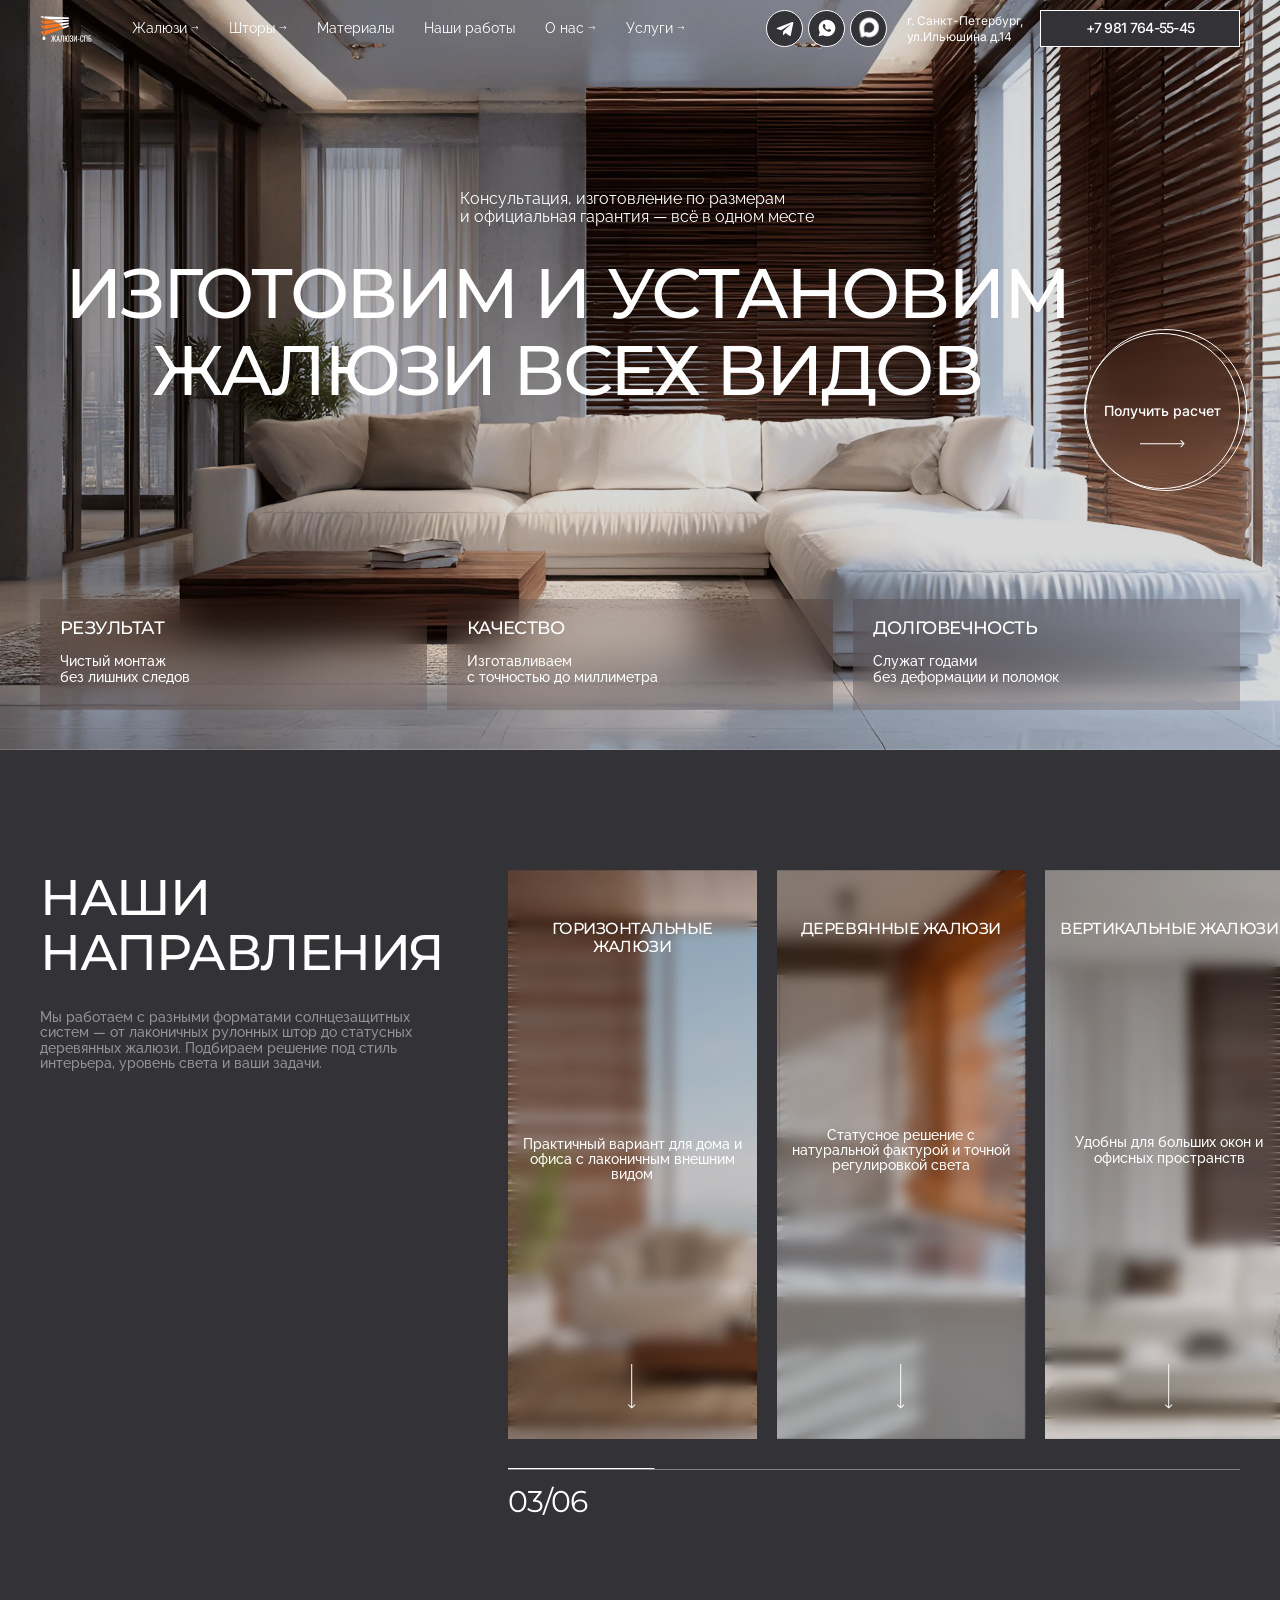
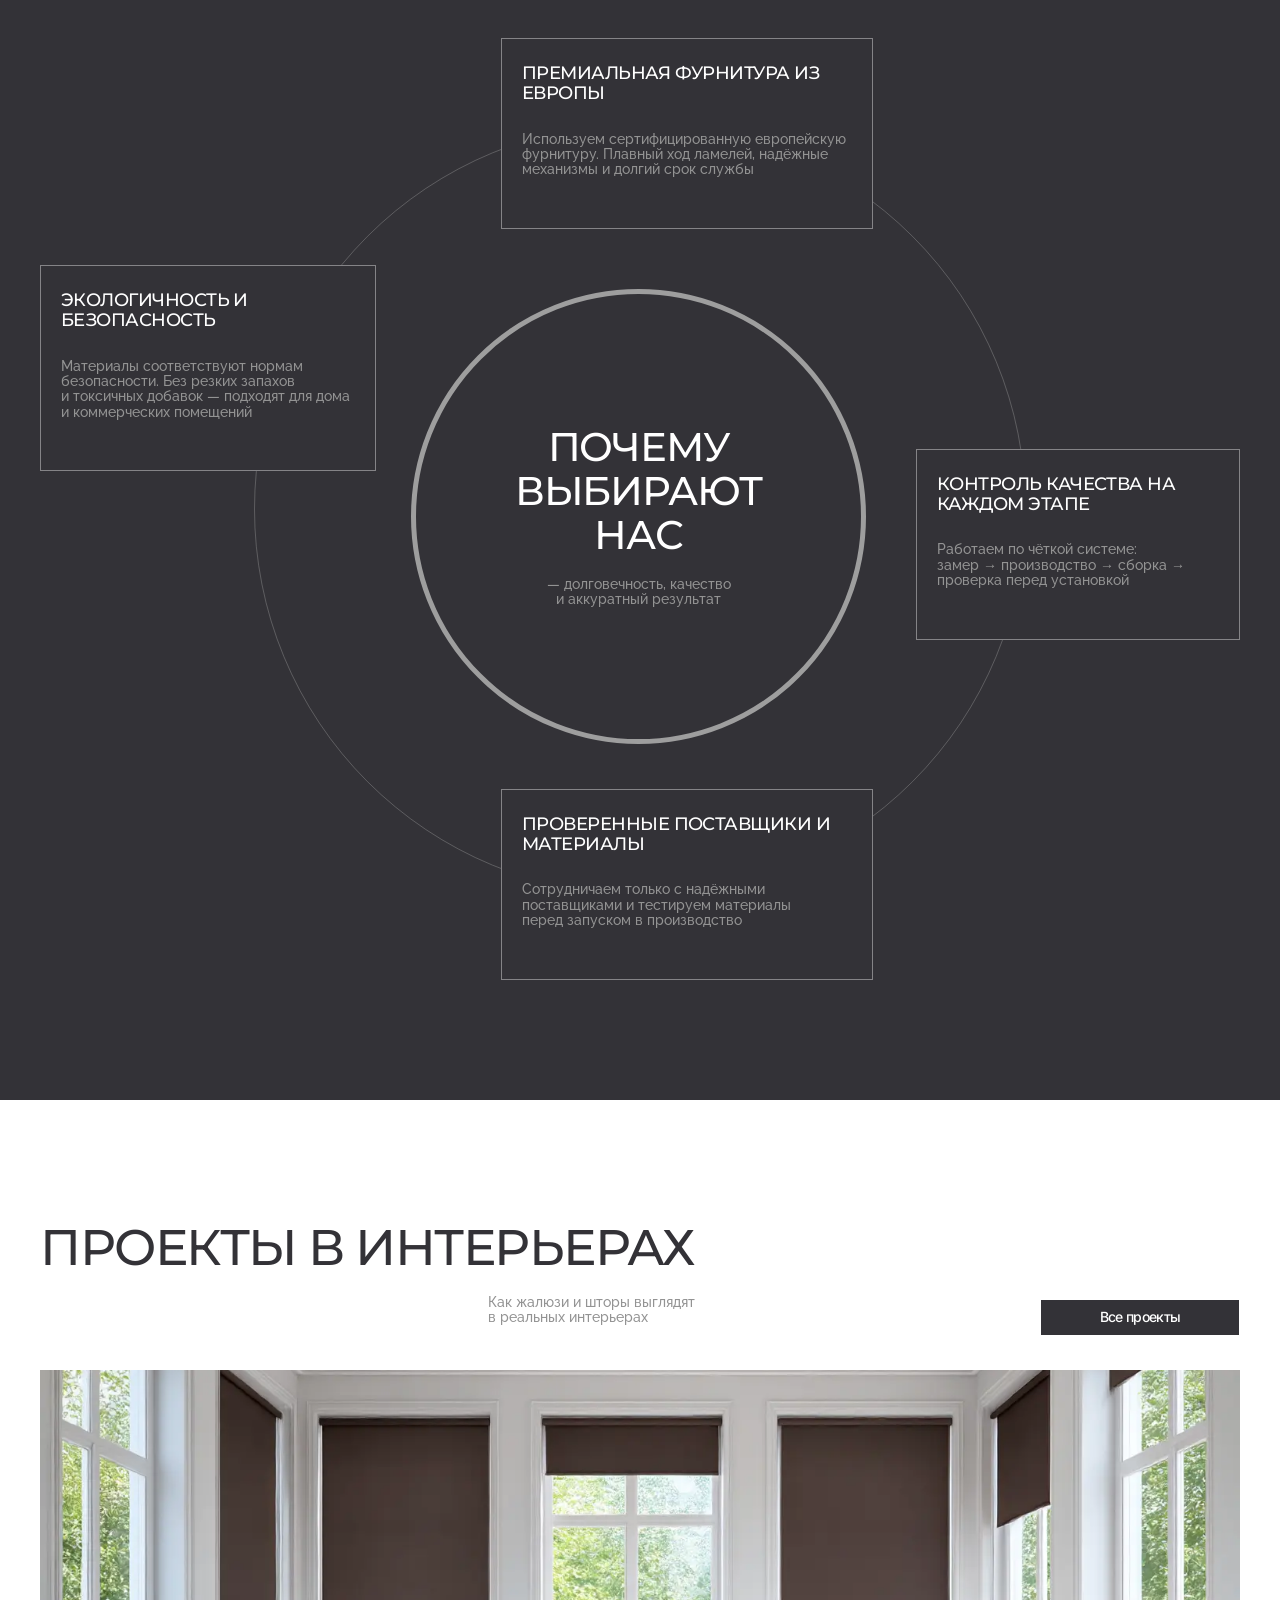
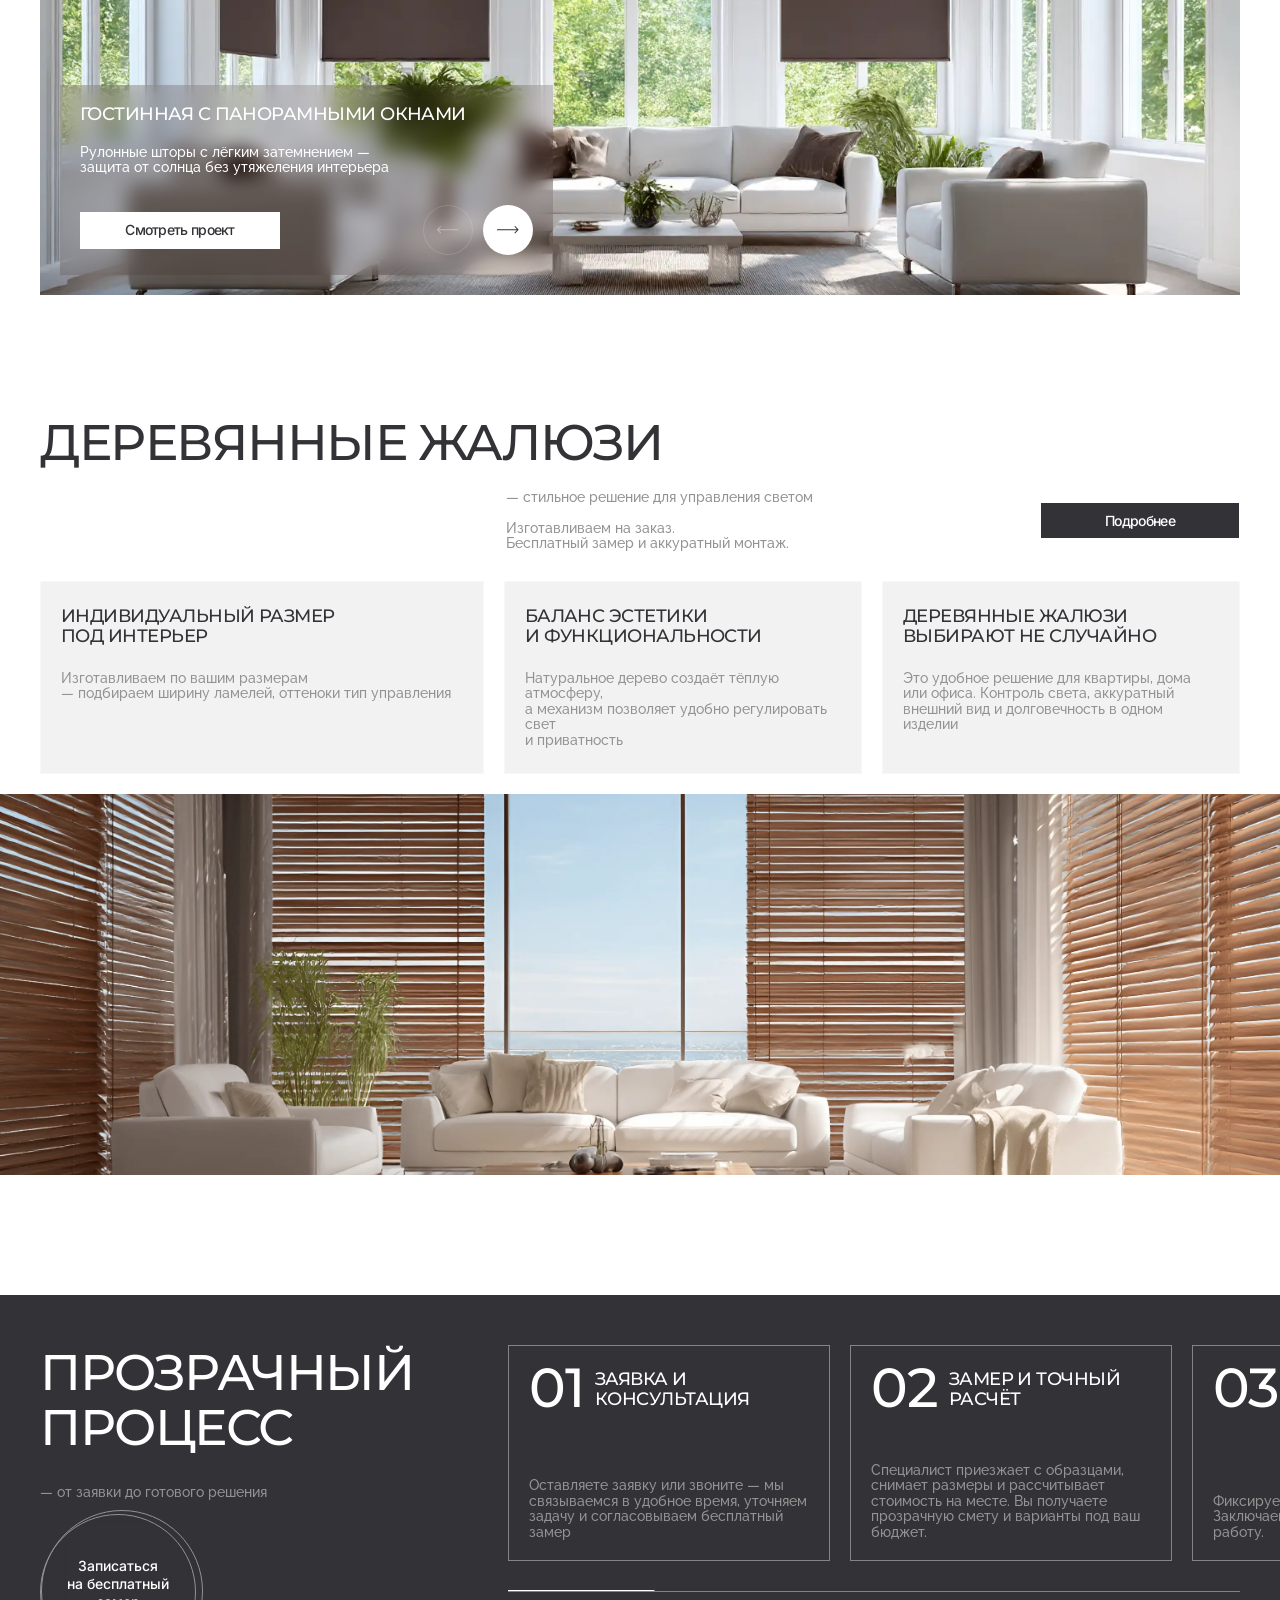
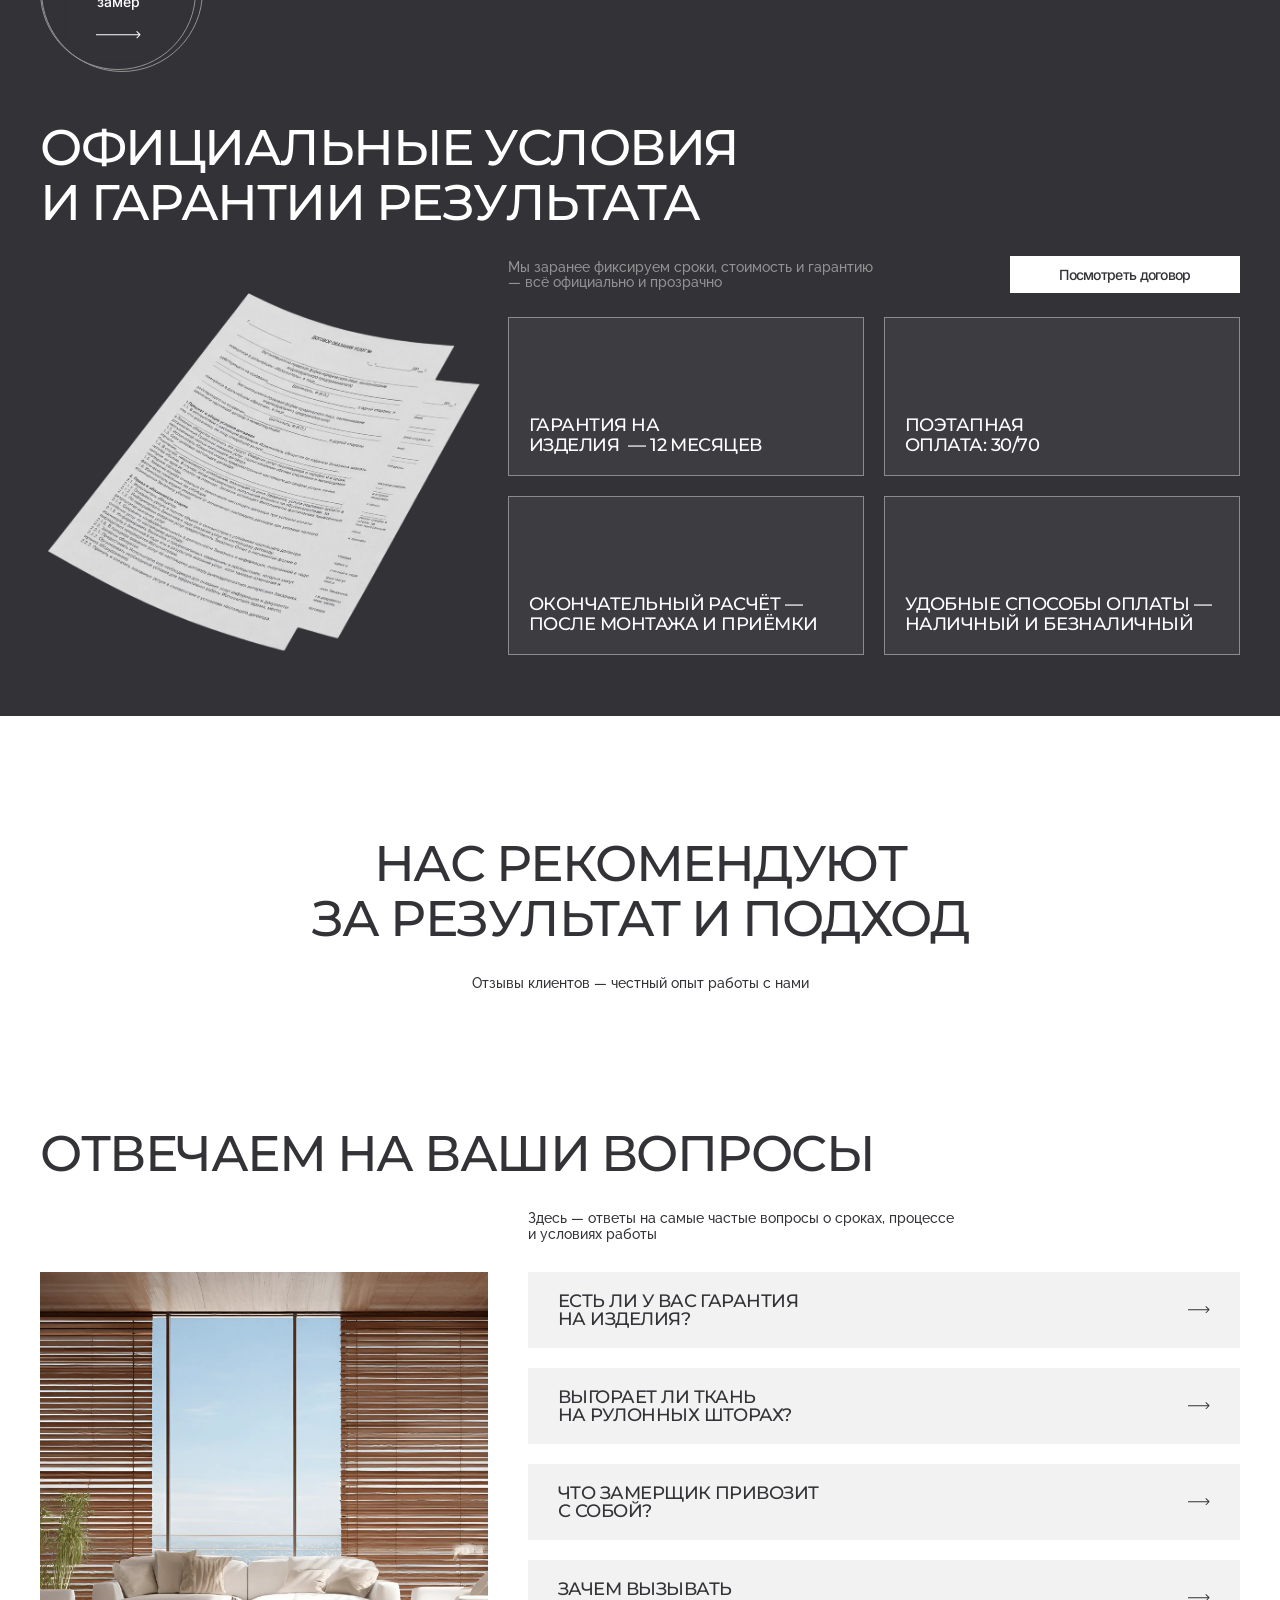
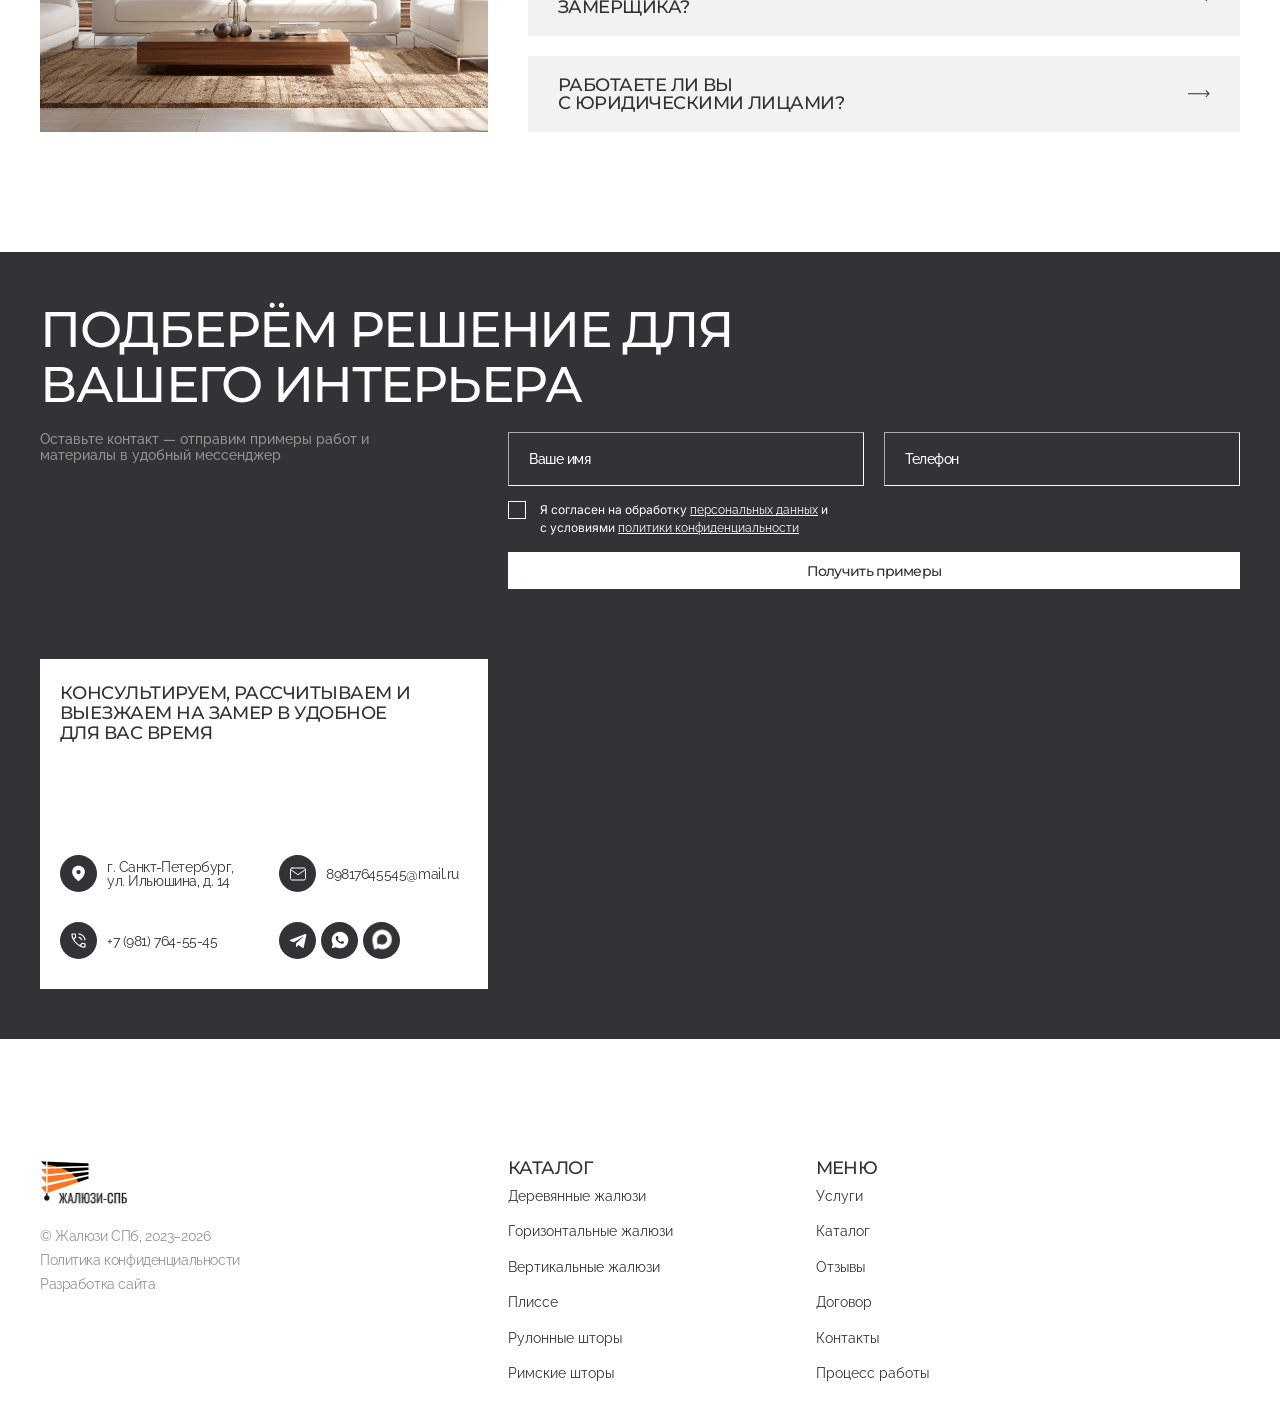
==== commit 11e53747: "upd" ====
--- a/index.html
+++ b/index.html
@@ -274,7 +274,7 @@
           </div>
         </div>
         <div class="advantage-head">
-          <h2>почему выбирают нас</h2>
+          <h2>почему <br> выбирают <br> нас</h2>
           <div class="description">
             <p>— долговечность, качество
               и аккуратный результат</p>
--- a/css/style.min.css
+++ b/css/style.min.css
@@ -1,3 +1,3 @@
-*{box-sizing:border-box}body,h1,h2,h3,h4,p,figure,blockquote,dl,dd{margin:0}ul[role=list],ol[role=list]{list-style:none}html:focus-within{scroll-behavior:smooth}body{min-height:100vh;text-rendering:optimizeSpeed;line-height:1.5}a:not([class]){-webkit-text-decoration-skip:ink;text-decoration-skip-ink:auto}img,picture{max-width:100%;display:block}input,button,textarea,select{font:inherit;box-shadow:none;outline:none}@media(prefers-reduced-motion: reduce){html:focus-within{scroll-behavior:auto}*,*::before,*::after{animation-duration:.01ms !important;animation-iteration-count:1 !important;transition-duration:.01ms !important;scroll-behavior:auto !important}}*{font-family:"Raleway";color:#333237}a{transition:.3s;text-decoration:none}p{font-weight:500;font-size:14px;line-height:110%;color:#939393;margin-bottom:15px}p:last-child{margin-bottom:0}h1,.h1{font-family:"Montserrat";font-weight:500;font-size:70px;line-height:110%;letter-spacing:-0.03em;text-align:center;text-transform:uppercase;color:#fff;width:100%}h2,.h2{font-family:"Montserrat";font-weight:500;font-size:50px;line-height:110%;letter-spacing:-0.03em;text-transform:uppercase;margin-bottom:20px;width:100%}.card-title{font-family:"Montserrat";font-weight:500;line-height:110%;letter-spacing:-0.03em;text-transform:uppercase;font-size:18px}@media(max-width: 1200px){h1,.h1{font-size:60px}h2,.h2{font-size:40px}}@media(max-width: 1024px){h1,.h1{font-size:40px}h2,.h2{font-size:40px}p{font-size:12px}.card-title{font-size:14px}}@media(max-width: 600px){h1,.h1{font-size:34px}h2,.h2{font-size:30px;margin-bottom:10px}p{font-size:12px}}.sr-only{position:absolute;width:1px;height:1px;padding:0;margin:-1px;overflow:hidden;clip:rect(0, 0, 0, 0);white-space:nowrap;border:0}body::-webkit-scrollbar{width:6px}body::-webkit-scrollbar-track{background-color:#828282}body::-webkit-scrollbar-thumb{border-radius:20px;background-color:#fff}body.admin-bar header{top:20px}main{min-height:70vh}:root{--swiper-navigation-size: 0}.animate-block{opacity:0;width:100%;transform:translateY(-50px);transition:opacity 1s ease,transform 1s ease}.animate-block.animated{opacity:1;transform:translateY(0)}section{margin:120px 0}section:last-of-type{margin-bottom:0}.logo{display:flex;width:-moz-fit-content;width:fit-content}.logo img{max-width:52px;width:100%}.socials-wrapper{display:flex;align-items:center;padding:0;margin:0;list-style:none}.socials-wrapper li a{display:block;width:37px;height:37px;border-radius:50%;background-color:#333237;border:1px solid #fff;background-repeat:no-repeat;background-position:center;background-size:20px}.socials-wrapper li a:hover{background-color:#939393}.socials-wrapper li+li{margin-left:5px}.socials-wrapper li.social-link-telegram a{background-image:url(../img/icons/telegram.svg)}.socials-wrapper li.social-link-whatsapp a{background-image:url(../img/icons/whatsapp.svg);background-position:55% 45%}.socials-wrapper li.social-link-max a{background-image:url(../img/icons/max.svg);background-position:55% 45%}.title-description{display:flex;align-items:center;justify-content:center;width:100%;margin-bottom:30px}.title-description .btn{margin-left:auto}.slider-nav{display:flex;align-items:center;justify-content:space-between;width:100%}.slider-nav .project-buttons{display:flex;align-items:center}.slider-nav .project-buttons .swiper-button-prev,.slider-nav .project-buttons .swiper-button-next{position:static}.media-wrapper{display:flex;width:100%;height:100%;align-items:center;justify-content:center}.media-wrapper .btn-play{background-repeat:no-repeat;background-position:center;background-size:contain;width:94px;height:71px;background-image:url(../img/icons/btn-play.svg);position:absolute;cursor:pointer;transition:.3s}@media(max-width: 1024px){body:has(.header-nav.show){overflow:hidden}section{margin:80px 0}}@media(max-width: 600px){.logo img{max-width:47px}section{margin:50px 0}}@media(max-width: 600px){.title-description{flex-direction:column;align-items:flex-start;margin-bottom:15px}.title-description p{margin-bottom:20px}.title-description .btn{margin-left:0}}@media(max-width: 360px){.slider-nav{flex-direction:column;align-items:flex-start}.slider-nav .project-buttons{margin-top:15px}}.container{margin:0 auto;display:flex;flex-wrap:wrap;max-width:1440px;width:100%;padding:0 40px}.container-fluid{max-width:100%;width:100%}.d-flex{display:flex;flex-wrap:wrap}.justify-between{justify-content:space-between}.justify-end{justify-content:flex-end}.flex-column{flex-direction:column}.row{display:flex;margin:0 -10px;width:calc(100% + 20px);flex-wrap:wrap}[class*=col-]{padding:0 10px}.col-lg-1{width:8.33333333%}.col-lg-2{width:16.66666667%}.col-lg-3{width:25%}.col-lg-4{width:33.33333333%}.col-lg-5{width:41.66666667%}.col-lg-6{width:50%}.col-lg-7{width:58.33333333%}.col-lg-8{width:66.66666667%}.col-lg-9{width:75%}.col-lg-10{width:83.33333333%}.col-lg-11{width:91.66666667%}.col-lg-12{width:100%}@media(max-width: 1200px){.container{padding:0 20px}}@media(max-width: 1024px){.row{margin:0 -12px;width:calc(100% + 24px)}[class*=col-]{padding:0 12px}.col-md-1{width:8.33333333%}.col-md-2{width:16.66666667%}.col-md-3{width:25%}.col-md-4{width:33.33333333%}.col-md-5{width:41.66666667%}.col-md-6{width:50%}.col-md-7{width:58.33333333%}.col-md-8{width:66.66666667%}.col-md-9{width:75%}.col-md-10{width:83.33333333%}.col-md-11{width:91.66666667%}.col-md-12{width:100%}}@media(max-width: 600px){.col-m-1{width:8.33333333%}.col-m-2{width:16.66666667%}.col-m-3{width:25%}.col-m-4{width:33.33333333%}.col-m-5{width:41.66666667%}.col-m-6{width:50%}.col-m-7{width:58.33333333%}.col-m-8{width:66.66666667%}.col-m-9{width:75%}.col-m-10{width:83.33333333%}.col-m-11{width:91.66666667%}.col-m-12{width:100%}.container{padding:0 12px}}.btn{display:flex;justify-content:center;align-items:center;font-family:"Inter";font-weight:500;font-size:14px;line-height:130%;letter-spacing:-0.05em;padding:0 20px;height:37px;width:100%;max-width:200px;transition:.3s;cursor:pointer}.btn-dark{color:#fff;background-color:#333237;border:1px solid #fff}.btn-dark:hover{background-color:#fff;color:#333237}.btn-dark-border:hover{border-color:#333237}.btn-white{background-color:#fff;color:#333237;border:1px solid rgba(0,0,0,0)}.btn-white:hover{border-color:#fff;background-color:rgba(0,0,0,0);color:#fff}.btn-circle{width:156px;height:156px;display:flex;flex-direction:column;align-items:center;justify-content:flex-end;padding:30px 15px;border-radius:50%;background-repeat:no-repeat;background-position:center;background-size:100% 100%;-webkit-backdrop-filter:blur(12.1000003815px);backdrop-filter:blur(12.1000003815px);border:1px solid #fff;flex:none;font-family:"Inter";font-weight:500;font-size:14px;line-height:130%;color:#fff;position:relative;text-align:center;transition:.3s}.btn-circle:before{content:"";display:block;width:160px;height:160px;border-radius:50%;border:1px solid #fff;position:absolute;left:0;top:-5px}.btn-circle:after{content:"";display:block;width:45px;height:8px;background-repeat:no-repeat;background-position:center;background-size:contain;background-image:url(../img/icons/btn-circle-arrow.svg);margin-top:20px;transition:.3s}.btn-circle:hover{background-color:#fff;color:#333237}.btn-circle:hover:after{background-image:url(../img/icons/btn-circle-arrow-dark.svg)}@media(max-width: 1024px){.btn-circle{width:128px;height:128px;font-size:12px;padding:15px}.btn-circle:before{width:132px;height:132px}}@media(max-width: 600px){.btn{height:30px;font-size:10px;max-width:171px}.btn-circle{width:111px;height:111px;font-size:10px}.btn-circle:before{width:113px;height:111px;top:-2px;left:0;border-left:0}.btn-circle:after{width:31px;margin-top:10px}}input[type=text],input[type=phone],input[type=email],input[type=tel]{font-weight:500;font-size:14px;line-height:100%;letter-spacing:-0.03em;padding:0 20px;color:#fff;background-color:rgba(0,0,0,0);border-color:#fff;border-width:1px;height:54px}input[type=text]::-moz-placeholder, input[type=phone]::-moz-placeholder, input[type=email]::-moz-placeholder, input[type=tel]::-moz-placeholder{font-weight:inherit;font-size:inherit;line-height:inherit;letter-spacing:inherit;color:inherit}input[type=text]::placeholder,input[type=phone]::placeholder,input[type=email]::placeholder,input[type=tel]::placeholder{font-weight:inherit;font-size:inherit;line-height:inherit;letter-spacing:inherit;color:inherit}input{max-width:100%;width:100%;border-radius:0}textarea{max-width:100%;width:100%;resize:none;padding:0 0 20px;height:40px;font-weight:300;font-size:16px;line-height:90%;letter-spacing:0;color:rgba(255,255,255,.6980392157);background-color:rgba(0,0,0,0);border-color:#fff;border-width:0 0 1px 0;border-radius:0}textarea::-webkit-scrollbar{width:0;display:none}textarea::-moz-placeholder{font-weight:inherit;font-size:inherit;line-height:inherit;letter-spacing:inherit;color:inherit}textarea::placeholder{font-weight:inherit;font-size:inherit;line-height:inherit;letter-spacing:inherit;color:inherit}@media(max-width: 1024px){input[type=text],input[type=phone],input[type=email],input[type=tel]{font-size:12px;height:37px}}@media(max-width: 600px){input[type=text],input[type=phone],input[type=email],input[type=tel]{padding:0 15px;height:42px}}.footer-menu{display:flex;flex-direction:column;list-style:none;padding:0;margin:0}.footer-menu li{display:flex;margin-bottom:20px}.footer-menu li:last-of-type{margin-bottom:0}.footer-menu li a{font-weight:400;font-size:14px;line-height:110%;display:flex}.footer-menu li a:hover{color:#9e9e9e}@media(max-width: 600px){.footer-menu li{margin-bottom:10px}.footer-menu li a{font-size:12px}}.main-menu{padding:0;display:flex;list-style:none;margin:0;align-items:center}.main-menu li+li{margin-left:30px}.main-menu li a{font-weight:400;font-size:14px;line-height:110%;color:#fff;display:flex;align-items:center}.main-menu li a:hover{color:#9e9e9e}.main-menu li.menu-item-arrow a:after{content:"";display:block;width:8px;height:8px;background-repeat:no-repeat;background-position:center;background-size:contain;margin-left:4px;background-image:url(../img/icons/menu-item-arrow.svg)}@media(max-width: 1230px){.main-menu li+li{margin-left:20px}}@media(max-width: 1110px){.main-menu li+li{margin-left:10px}}@media(max-width: 1024px){.main-menu{flex-direction:column;align-items:flex-start;margin-bottom:30px;padding-bottom:30px;border-bottom:1px solid #828282;width:100%}.main-menu li+li{margin-left:0;margin-top:20px}}@media(max-width: 600px){.main-menu li a{font-size:12px}}.slider-section{max-width:100%;position:relative;overflow:hidden}.slider-wrapper{max-width:100%;position:relative;width:100%}.slider-wrapper .swiper-pagination-progressbar{height:1px;background-color:#828282;position:relative;margin-top:30px}.slider-wrapper .swiper-pagination-progressbar .swiper-pagination-progressbar-fill{height:1px;background-color:#fff;top:-1px}.slider-wrapper .swiper-counter{margin-top:15px;color:#fff;font-family:"Montserrat";font-weight:400;font-size:30px;line-height:110%;letter-spacing:-0.03em;text-transform:uppercase}.slider-wrapper:has(.swiper-pagination-progressbar) .swiper-wrapper{height:auto}.swiper-slide{transition:.3s}.swiper-button-next,.swiper-button-prev{right:0;width:50px;height:50px;background-repeat:no-repeat;background-position:center;background-size:22px;transition:.3s;border-radius:50%}.swiper-button-prev{background-image:url(../img/icons/slider-button-arrow-white.svg);border:1px solid rgba(255,255,255,.4)}.swiper-button-prev.type-two{transform:scaleX(-1);background-color:rgba(0,0,0,0);border:1px solid #333237;background-image:url(../img/icons/slider-button-arrow-black.svg)}.swiper-button-next{background-image:url(../img/icons/slider-button-arrow-black.svg);background-color:#fff;margin-left:10px}.swiper-button-next.type-two{background-image:url(../img/icons/slider-button-arrow-white.svg);background-color:#333237;transform:scaleX(-1)}@media(max-width: 1024px){.slider-wrapper .swiper-pagination-progressbar .swiper-pagination-progressbar-fill{top:0}}@media(max-width: 600px){.swiper-button-next,.swiper-button-prev{width:40px;height:40px;background-size:18px}.slider-wrapper .swiper-pagination-progressbar{margin-top:15px}}@keyframes fadeIn{from{opacity:0}to{opacity:1}}.modal-dialog{position:fixed;right:0;top:0;z-index:9999;opacity:0;width:100%;height:100%;overflow-y:auto;justify-content:center;align-items:center;visibility:hidden;transition:opacity .5s ease-in-out;display:flex;background:rgba(54,52,52,.9);margin:0}.modal-dialog .modal-body{width:100%;max-width:1100px;padding:80px 110px 65px;margin:auto;position:relative;overflow:hidden}.modal-dialog.modal-closing{opacity:0;transition:.5s}.modal-dialog.modal-opening{opacity:1;display:flex;animation:fadeIn .5s ease;visibility:visible;pointer-events:initial}.modal-dialog .modal-content{width:100%;background-color:rgba(0,0,0,0);border:none;box-shadow:none}.modal-dialog .modal-open{overflow:hidden;pointer-events:none}.modal-dialog .modal-close{position:absolute;right:15px;top:15px;border:none;cursor:pointer;background-image:url(../img/icons/close-modal.svg);background-repeat:no-repeat;background-position:center;background-size:contain;background-color:rgba(0,0,0,0);width:24px;height:24px;padding:0;z-index:1}.accordion-block{width:100%}.accordion-block .accordion-item{transition:all .3s;overflow:hidden;background-color:#f2f2f2;margin-bottom:20px}.accordion-block .accordion-item:last-of-type{margin-bottom:0}.accordion-block .accordion-item .accordion-item-header{width:100%;cursor:pointer;display:flex;align-items:center;justify-content:space-between;transition:all ease .3s;position:relative;font-family:"Montserrat";font-weight:500;font-size:18px;line-height:100%;letter-spacing:-0.03em;text-transform:uppercase;padding:20px 30px}.accordion-block .accordion-item .accordion-item-header:after{content:"";display:block;width:22px;height:22px;background-repeat:no-repeat;background-position:center;background-size:contain;background-image:url(../img/icons/faq-accordion-arrow.svg);transition:.3s}.accordion-block .accordion-item .accordion-item-content{overflow:hidden;width:100%;transition:height .3s ease-in-out;height:0}.accordion-block .accordion-item .accordion-item-content .accordion-content-wrapper{padding:0 30px 20px}.accordion-block .accordion-item .accordion-item-content .accordion-content-wrapper *{color:#333237}.accordion-block .accordion-item:first-of-type{padding-top:0}.accordion-block .accordion-item.active .accordion-item-header:after{transform:rotate(90deg)}.accordion-block .accordion-item.active .accordion-item-content{transition:height .3s ease-in-out}@media(max-width: 600px){.accordion-block .accordion-item{margin-bottom:10px}.accordion-block .accordion-item .accordion-item-header{font-size:14px;padding:12px 15px}.accordion-block .accordion-item .accordion-item-header:after{width:14px;height:12px;background-size:cover;background-position:100% 50%}}.default-banner{height:750px;margin:0;position:relative}.default-banner .banner-back{position:absolute;top:0;left:0;width:100%;height:100%}.default-banner .banner-back img{width:100%;height:100%;-o-object-fit:cover;object-fit:cover}.default-banner .banner-back .back-mobile{display:none}.default-banner .container{height:inherit}.default-banner .banner-wrapper{width:100%;height:inherit;padding:190px 0 40px;display:flex;flex-direction:column;position:relative;z-index:1}.default-banner .banner-content{width:100%;margin:0 auto}.default-banner .banner-content .btn-circle{padding-bottom:40px}.default-banner .banner-content .banner-title{display:flex;align-items:flex-end;justify-content:flex-end}.default-banner .banner-content .banner-title h1{margin-right:2px;max-width:1030px}.default-banner .banner-content .banner-title .btn-circle{margin-bottom:-80px}.default-banner .banner-content .banner-description{width:100%;max-width:360px;margin:0 auto 30px}.default-banner .banner-content .banner-description p{font-size:16px;color:#fff;font-weight:400}.default-banner .banner-benefits{display:grid;grid-template-columns:repeat(3, 1fr);width:100%;margin-top:auto;grid-gap:20px}.default-banner .banner-benefits .benefit-card{padding:20px 20px 25px;-webkit-backdrop-filter:blur(20px);backdrop-filter:blur(20px);background:rgba(60,38,34,.2)}.default-banner .banner-benefits .benefit-card .card-title{font-size:18px;color:#fff;margin-bottom:15px}.default-banner .banner-benefits .benefit-card .card-description p{color:#fff}.default-banner:has(.breadcrumbs-wrapper) .banner-wrapper{padding:96px 0 50px;align-items:flex-end;justify-content:flex-end}.default-banner:has(.breadcrumbs-wrapper) .banner-content{margin-top:80px}.default-banner:not(.home-banner) .banner-content .banner-title{margin-bottom:0}@media(max-width: 1200px){.default-banner .banner-content .banner-description{max-width:700px}}@media(max-width: 1024px){.default-banner{height:initial}.default-banner .banner-back .back-pc{display:none}.default-banner .banner-back .back-mobile{display:block;-o-object-position:0% 65%;object-position:0% 65%}.default-banner .banner-content .banner-description{max-width:500px;margin-bottom:15px}.default-banner .banner-content .banner-description p{font-size:14px;margin-bottom:0}.default-banner .banner-content .banner-title{flex-direction:column;margin-bottom:15px}.default-banner .banner-content .banner-title .btn-circle{margin-bottom:0;margin-top:15px}.default-banner .banner-benefits{grid-template-columns:repeat(2, 1fr)}.default-banner .banner-benefits .benefit-card{padding:15px}.default-banner .banner-benefits .benefit-card .card-title{font-size:14px}.default-banner .banner-benefits .benefit-card:last-of-type{grid-column:span 2}.default-banner:has(.breadcrumbs-wrapper) .banner-wrapper{align-items:flex-start}}@media(max-width: 600px){.default-banner .banner-back .back-mobile{-o-object-position:0% 100%;object-position:0% 100%}.default-banner .banner-wrapper{padding:105px 0 50px}.default-banner .banner-content .banner-title .btn-circle{margin-top:0;padding:10px 10px 30px 10px}.default-banner .banner-content .banner-title h1{max-width:342px;margin:0 auto}.default-banner .banner-benefits{grid-gap:10px}.default-banner .banner-benefits .benefit-card .card-title{margin-bottom:12px}.default-banner:has(.breadcrumbs-wrapper) .banner-wrapper{padding:66px 0;min-height:663px;justify-content:flex-start}.default-banner:has(.breadcrumbs-wrapper) .banner-content{margin-top:40px}}.directions-section{margin:0;padding:120px 0;background-color:#333237}.directions-section .custom-row .left-column{background-color:#333237}.directions-section .custom-row .left-column:before{content:"";width:3000px;background-color:#333237;position:absolute;left:-3000px;height:100%;z-index:2}.directions-section h2{color:#fff;margin-bottom:30px}.directions-section .description p{max-width:400px}.directions-section .swiper-slide{background-repeat:no-repeat;background-position:center;background-size:cover;height:569px}.directions-section .direction-card{height:100%;-webkit-backdrop-filter:blur(7.0999999046px);backdrop-filter:blur(7.0999999046px);background-color:rgba(60,38,34,.2);padding:50px 10px 30px;display:flex;flex-direction:column;justify-content:space-between;align-items:center;transition:.3s}.directions-section .direction-card:after{content:"";display:block;width:8px;height:45px;background-repeat:no-repeat;background-position:center;background-size:contain;background-image:url(../img/icons/arrow-down.svg);transition:.3s}.directions-section .direction-card .card-title{text-align:center;color:#fff;font-size:16px;transition:.3s}.directions-section .direction-card .card-description{transition:.3s}.directions-section .direction-card .card-description p{max-width:220px;width:100%;margin:0 auto;text-align:center;color:#fff}.directions-section .direction-card:hover{-webkit-backdrop-filter:none;backdrop-filter:none}.directions-section .direction-card:hover .card-title,.directions-section .direction-card:hover .card-description{opacity:0}.directions-section .direction-card:hover:after{opacity:0}@media(max-width: 1024px){.directions-section{padding:80px 0}.directions-section h2{max-width:400px}}@media(max-width: 600px){.directions-section{padding:50px 0}.directions-section h2{max-width:300px;margin-bottom:10px}.directions-section .slider-wrapper .swiper-pagination-progressbar{margin-top:75px}.directions-section .swiper-slide{height:424px}.directions-section .direction-card{padding:40px 30px;position:relative}.directions-section .direction-card:after{position:absolute;bottom:-45px;background-position:0 100%;height:30px}.directions-section .direction-card .card-title{font-size:14px}.directions-section .direction-card .card-description p{font-size:10px;max-width:150px}}.advantages-section{background-color:#333237;padding:0 0 120px;margin:0}.advantages-section h2{color:#fff;text-align:center;margin-bottom:0}.advantages-section .advantage-row{display:flex;width:100%;position:relative;justify-content:center;align-items:center}.advantages-section .advantage-row:after{content:"";display:block;width:770px;height:770px;border-radius:50%;border:1px solid rgba(158,158,158,.4);position:absolute}.advantages-section .advantage-row .advantage-column{height:100%}.advantages-section .advantage-row .advantage-column:nth-of-type(1){width:28%}.advantages-section .advantage-row .advantage-column:nth-of-type(1) .advantage-card{margin-top:227px}.advantages-section .advantage-row .advantage-column:nth-of-type(2){padding:0 50px 0 35px;width:45%}.advantages-section .advantage-row .advantage-column:nth-of-type(2) .advantage-card{margin-left:90px}.advantages-section .advantage-row .advantage-column:nth-of-type(3){width:27%;display:flex;align-items:flex-end}.advantages-section .advantage-row .advantage-column:nth-of-type(3) .advantage-card{margin-bottom:340px}.advantages-section .advantage-row .advantage-column .advantage-card{padding:25px 20px 50px;border:1px solid rgba(255,255,255,.4);-webkit-backdrop-filter:blur(12.5px);backdrop-filter:blur(12.5px);max-width:372px;width:100%;background-color:#333237;z-index:1;position:relative}.advantages-section .advantage-row .advantage-column .advantage-card .card-title{margin-bottom:28px;color:#fff}.advantages-section .advantage-row .advantage-column .advantage-head{border-radius:50%;display:flex;align-items:center;justify-content:center;flex-direction:column;border:5px solid #9e9e9e;margin:60px 0 45px;aspect-ratio:1/1}.advantages-section .advantage-row .advantage-column .advantage-head .description{margin-top:20px}.advantages-section .advantage-row .advantage-column .advantage-head .description p{max-width:190px;margin:0 auto;text-align:center}.advantages-section .advantage-row-mobile{display:none}@media(max-width: 1400px){.advantages-section h2{font-size:40px}}@media(max-width: 1160px){.advantages-section h2{font-size:34px}}@media(max-width: 1024px){.advantages-section{padding:0 0 80px}.advantages-section h2{font-size:28px;max-width:320px}.advantages-section .advantage-row:after{width:423px;height:423px}.advantages-section .advantage-row .advantage-column:nth-of-type(2){padding:0;display:flex;flex-direction:column;align-items:center}.advantages-section .advantage-row .advantage-column:nth-of-type(3) .advantage-card{margin-bottom:240px}.advantages-section .advantage-row .advantage-column .advantage-head{margin:30px 0 40px}.advantages-section .advantage-row .advantage-column .advantage-card{padding:15px}.advantages-section .advantage-row .advantage-column .advantage-card .card-title{margin-bottom:10px}}@media(max-width: 600px){.advantages-section{padding:0 0 50px}.advantages-section .advantage-row-pc{display:none}.advantages-section h2{font-size:24px;max-width:260px}.advantages-section .advantage-row-mobile{display:flex;flex-direction:column}.advantages-section .advantage-row-mobile:after{display:none}.advantages-section .advantage-row-mobile .advantage-column .advantage-card{padding:15px 2px 15px 15px;max-width:210px;margin-bottom:10px}.advantages-section .advantage-row-mobile .advantage-column .advantage-card:last-of-type{margin-bottom:0}.advantages-section .advantage-row-mobile .advantage-column .advantage-card:nth-of-type(2){margin-left:auto}.advantages-section .advantage-row-mobile .advantage-column .advantage-card .card-description p{font-size:10px}.advantages-section .advantage-row-mobile .advantage-column:nth-of-type(1),.advantages-section .advantage-row-mobile .advantage-column:nth-of-type(2),.advantages-section .advantage-row-mobile .advantage-column:nth-of-type(3){width:100%}.advantages-section .advantage-row-mobile .advantage-column:nth-of-type(1) .advantage-card{margin-top:0}.advantages-section .advantage-row-mobile .advantage-column:nth-of-type(1) .advantage-card:nth-of-type(2) .card-description p br{display:none}.advantages-section .advantage-row-mobile .advantage-column:nth-of-type(3){flex-direction:column}.advantages-section .advantage-row-mobile .advantage-column:nth-of-type(3) .advantage-card{margin-bottom:10px}.advantages-section .advantage-row-mobile .advantage-column:nth-of-type(3) .advantage-card:nth-of-type(2){margin-right:auto;margin-left:0}.advantages-section .advantage-row-mobile .advantage-column:nth-of-type(3) .advantage-card:nth-of-type(2) .card-description p br{display:none}.advantages-section .advantage-row-mobile .advantage-column .advantage-head{position:relative;margin:0 0 6px}.advantages-section .advantage-row-mobile .advantage-column .advantage-head .description{margin-top:15px}.advantages-section .advantage-row-mobile .advantage-column .advantage-head:after{content:"";display:block;width:318px;height:318px;border-radius:50%;position:absolute;border:1px solid rgba(158,158,158,.4)}}.projects-section .title-description p{max-width:210px;margin-left:35vw}.projects-section .projects-slider .swiper-slide{position:relative;height:525px;background-repeat:no-repeat;background-position:center;background-size:cover;padding:20px;display:flex;align-items:flex-end}.projects-section .projects-slider .project-content{padding:20px;-webkit-backdrop-filter:blur(10px);backdrop-filter:blur(10px);background:rgba(60,38,34,.2);max-width:493px;width:100%}.projects-section .projects-slider .project-content .card-title{color:#fff;margin-bottom:20px}.projects-section .projects-slider .project-content .card-description{margin-bottom:30px}.projects-section .projects-slider .project-content .card-description p{color:#fff;max-width:337px;width:100%}.projects-section.projects-section-dark{background-color:#333237;margin-top:0;padding-bottom:45px}.projects-section.projects-section-dark .title-description{align-items:flex-end}.projects-section.projects-section-dark h2{color:#fff;margin-bottom:0}@media(max-width: 1024px){.projects-section .title-description p{margin-left:0}.projects-section .projects-slider .project-content{padding:15px}}@media(max-width: 600px){.projects-section .projects-slider .swiper-slide{height:530px;background-position:65% 0;padding:12px}.projects-section .projects-slider .project-content .card-title{margin-bottom:15px}.projects-section.projects-section-dark .title-description{align-items:flex-start;margin-bottom:20px}.projects-section.projects-section-dark .title-description h2{margin-bottom:15px}}@media(max-width: 360px){.projects-section{padding-bottom:20px}}.category-section .title-description .description{margin-left:calc(38% + 10px);max-width:31%;width:100%}.category-section .benefits-list{display:flex;width:calc(100% + 20px);margin:0 -10px;flex-wrap:wrap}.category-section .benefits-list .benefits-column{padding:0 10px;width:31%}.category-section .benefits-list .benefits-column:nth-of-type(1){width:38%}.category-section .benefits-list .benefit-item{padding:25px 20px;background:#f2f2f2;border:1px solid rgba(255,255,255,.4);height:100%}.category-section .benefits-list .benefit-item .card-title{margin-bottom:24px}.category-section .category-image{width:100%;height:381px;margin-top:20px;-o-object-fit:cover;object-fit:cover}@media(min-width: 1500px){.category-section .category-image{height:461px}}@media(min-width: 1700px){.category-section .category-image{height:541px}}@media(max-width: 1024px){.category-section .title-description{margin-bottom:10px}.category-section .title-description .description{margin-left:0;max-width:50%}.category-section .benefits-list .benefits-column{width:100%;padding-top:20px}.category-section .benefits-list .benefits-column:nth-of-type(1),.category-section .benefits-list .benefits-column:nth-of-type(2),.category-section .benefits-list .benefits-column:nth-of-type(3){width:100%}.category-section .benefits-list .benefit-item{padding:15px}}@media(max-width: 600px){.category-section{padding-bottom:70px}.category-section h2{max-width:300px}.category-section .title-description p{margin-bottom:10px}.category-section .title-description p:last-of-type{margin-bottom:0}.category-section .title-description .description{max-width:100%;margin-bottom:20px}.category-section .benefits-list .benefits-column{padding-top:10px}.category-section .benefits-list .benefit-item .card-title{margin-bottom:15px}.category-section .benefits-list .benefit-item .card-description p{text-wrap:balance}.category-section .benefits-list .benefit-item .card-description p br{display:none}.category-section .category-image{height:200px;margin-top:10px}}.process-section{background-color:#333237;padding:50px 0;margin:0}.process-section .custom-row .left-column{background-color:#333237}.process-section .custom-row .left-column:before{content:"";width:3000px;background-color:#333237;position:absolute;left:-3000px;height:100%;z-index:2}.process-section h2{color:#fff;margin-bottom:30px}.process-section .description{margin-bottom:14px}.process-section .description p{max-width:400px}.process-section .btn-circle{border-color:#939393}.process-section .btn-circle:before{border-color:#939393}.process-section .process-slider{counter-reset:card-counter}.process-section .process-slider .swiper-slide{counter-increment:card-counter;height:auto}.process-section .process-card{padding:20px;min-height:216px;height:100%;border:1px solid rgba(255,255,255,.4);display:flex;flex-direction:column;justify-content:space-between}.process-section .process-card .card-title{color:#fff;display:flex;align-items:flex-end;margin-bottom:40px}.process-section .process-card .card-title:before{content:counter(card-counter, decimal-leading-zero);font-weight:500;font-size:55px;margin-right:10px;line-height:80%}.process-section .process-card .card-description p{color:#939393}@media(max-width: 1024px){.process-section h2{margin-bottom:20px}.process-section .description{margin-bottom:20px}.process-section .custom-row{flex-wrap:nowrap}.process-section .custom-row .left-column{margin-bottom:0}.process-section .custom-row .left-column,.process-section .custom-row .right-column{max-width:50%}.process-section .process-card{padding:15px;min-height:162px}.process-section .process-card .card-title{margin-bottom:20px}.process-section .process-card .card-title:before{font-size:40px}}@media(max-width: 600px){.process-section h2{margin-bottom:10px}.process-section .description{margin-bottom:0}.process-section .title-wrapper{padding-top:14px}.process-section .custom-row{flex-wrap:wrap;position:relative}.process-section .custom-row .left-column{position:static;display:flex;margin-bottom:15px}.process-section .custom-row .left-column,.process-section .custom-row .right-column{max-width:100%}.process-section .process-card{min-height:152px}.process-section .process-card .card-title:before{font-size:30px;margin-right:14px;line-height:90%}}@media(max-width: 370px){.process-section .title-wrapper{margin-bottom:15px}.process-section .custom-row .left-column{flex-wrap:wrap}}.terms-section{background-color:#333237;margin:0;padding:120px 0}.terms-section h2{max-width:735px;color:#fff;margin-bottom:26px}.terms-section .terms-image img{max-width:508px;height:436px;width:100%;-o-object-fit:contain;object-fit:contain}.terms-section .terms-content-head{display:flex;align-items:center;width:100%;justify-content:space-between;margin-bottom:24px}.terms-section .terms-content-head .btn{max-width:230px}.terms-section .terms-content-head .description p{max-width:370px}.terms-section .term-list{width:100%;display:grid;grid-template-columns:repeat(2, 1fr);grid-gap:20px}.terms-section .term-list .term-card{height:159px;display:flex;align-items:flex-end;width:100%;border:1px solid rgba(255,255,255,.4);padding:20px;background-color:rgba(242,242,242,.0509803922)}.terms-section .term-list .term-card .card-title{color:#fff}.terms-section .btn-mobile{display:none}.process-section+.terms-section{padding:0 0 24px}@media(max-width: 1024px){.terms-section .term-list .term-card{padding:15px}.terms-section .terms-image{display:flex;width:100%;justify-content:center}}@media(max-width: 600px){.terms-section{padding-bottom:10px}.terms-section .container{padding-right:0}.terms-section h2{margin-bottom:10px}.terms-section .terms-content-head .description p{max-width:320px}.terms-section .btn-pc{display:none}.terms-section .btn-mobile{display:flex}.terms-section .custom-row{padding-right:12px}.terms-section .custom-row .left-column{margin-bottom:0}.terms-section .custom-row .right-column{order:-1;margin-bottom:15px}.terms-section .terms-image{flex-direction:column}.terms-section .term-list{grid-gap:10px}.terms-section .term-list .term-card{min-height:97px;height:initial;padding:15px 6px 15px 15px}.terms-section .term-list .term-card .card-title br{display:none}.terms-section .terms-image img{height:initial;max-width:297px;margin:0 auto}}@media(max-width: 370px){.terms-section .term-list{grid-template-columns:1fr}}.testimonials-section h2{text-align:center;max-width:880px;margin:0 auto 30px}.testimonials-section .description{width:100%;margin-bottom:16px}.testimonials-section .description p{text-align:center;color:#333237;line-height:100%}@media(max-width: 1024px){.testimonials-section h2{max-width:640px}}@media(max-width: 600px){.testimonials-section h2{margin-bottom:10px}.testimonials-section .description{margin-bottom:20px}}.custom-row{display:flex;width:100%}.custom-row .left-column{max-width:39%;width:100%;position:relative;z-index:2;padding-right:20px}.custom-row .right-column{max-width:61%;width:100%}@media(max-width: 1024px){.custom-row{flex-wrap:wrap}.custom-row .left-column{max-width:100%;padding-right:0;margin-bottom:25px}.custom-row .right-column{max-width:100%}}.faq-section .title-description{flex-direction:column}.faq-section .title-description h2{margin-bottom:30px}.faq-section .title-description .description{margin-left:39%;width:100%;max-width:61%;padding-left:20px}.faq-section .title-description .description p{max-width:430px;color:#333237}.faq-section .title-description .description p:last-of-type{margin-bottom:0}.faq-section .custom-row .right-column{padding-left:20px}.faq-section .faq-image img{width:100%;height:100%;max-height:460px;-o-object-fit:cover;object-fit:cover}@media(max-width: 1024px){.faq-section .custom-row .left-column{display:none}.faq-section .custom-row .right-column{padding-left:0}.faq-section .title-description{align-items:flex-start}.faq-section .title-description .description{margin-left:0;padding-left:0;max-width:100%}.faq-section .title-description .description p{max-width:100%}}@media(max-width: 600px){.faq-section .title-description{margin-bottom:20px}.faq-section .title-description h2{margin-bottom:10px}}.callback-section{background-color:#333237;padding:50px 0;margin:0}.callback-section h2{color:#fff;max-width:722px}.callback-section .custom-row-form{margin-bottom:55px}.callback-section .description p{max-width:410px}.callback-section .form-wrapper{width:100%}.callback-section .form-wrapper form{width:100%}.callback-section .form-wrapper form>p{display:flex;flex-wrap:wrap;justify-content:space-between;width:100%}.callback-section .form-wrapper form>p .wpcf7-form-control-wrap{max-width:calc(50% - 10px);width:100%;margin-bottom:15px}.callback-section .contacts-block{height:330px;background-color:#fff;padding:25px 20px 30px;display:flex;flex-direction:column;justify-content:space-between;width:100%}.callback-section .contacts-block .contact-title{font-family:"Montserrat";font-weight:500;font-size:18px;line-height:110%;letter-spacing:-0.03em;text-transform:uppercase;margin-bottom:20px;max-width:370px}.callback-section .contacts-block .contacts-wrapper{display:grid;grid-template-columns:repeat(2, 1fr);grid-gap:30px 80px}.callback-section .contacts-block .contacts-wrapper .contact-item{display:flex;align-items:center}.callback-section .contacts-block .contacts-wrapper .contact-item a,.callback-section .contacts-block .contacts-wrapper .contact-item p{font-weight:400;font-size:14px;line-height:100%;letter-spacing:-0.03em;color:#333237}.callback-section .contacts-block .contacts-wrapper .contact-item a:hover{color:#9e9e9e}.callback-section .contacts-block .contacts-wrapper .contact-item:before{content:"";display:block;background-repeat:no-repeat;background-position:center;background-size:19px;width:37px;height:37px;border-radius:50%;flex:none;margin-right:10px;background-color:#333237}.callback-section .contacts-block .contacts-wrapper .contact-item.contact-item-address:before{background-image:url(../img/icons/contact-ico-map.svg)}.callback-section .contacts-block .contacts-wrapper .contact-item.contact-item-mail:before{background-image:url(../img/icons/contact-ico-mail.svg)}.callback-section .contacts-block .contacts-wrapper .contact-item.contact-item-phone:before{background-image:url(../img/icons/contact-ico-phone.svg)}.callback-section .contacts-block .contacts-wrapper .socials-wrapper li a{border:none}.callback-section .map-wrapper{height:330px;width:100%}.callback-section .map-wrapper iframe{border:none;width:100%;height:inherit;-o-object-fit:cover;object-fit:cover}@media(max-width: 1400px){.callback-section .contacts-block .contacts-wrapper{grid-gap:30px}}@media(max-width: 1200px){.callback-section .contacts-block{height:initial}.callback-section .contacts-block .contacts-wrapper{grid-template-columns:1fr;grid-gap:15px}.callback-section .map-wrapper{height:100%}}@media(max-width: 1024px){.callback-section .custom-row .left-column{margin-bottom:0}.callback-section .custom-row-form{margin-bottom:0}.callback-section .custom-row-contacts{flex-wrap:nowrap;justify-content:space-between}.callback-section .custom-row-contacts .left-column{margin-bottom:0}.callback-section .custom-row-contacts .left-column,.callback-section .custom-row-contacts .right-column{width:calc(50% - 10px)}.callback-section .form-wrapper{margin-top:20px}.callback-section .wpcf7 form input[type=submit],.callback-section .wpcf7 form input[type=button]{max-width:calc(50% - 10px)}.callback-section .contacts-block{padding:15px}.callback-section .contacts-block .contact-title{font-size:14px}.callback-section .contacts-block .contacts-wrapper{grid-template-columns:repeat(2, 1fr);grid-gap:20px 10px}.callback-section .contacts-block .contacts-wrapper .contact-item a,.callback-section .contacts-block .contacts-wrapper .contact-item p{font-size:12px}}@media(max-width: 760px){.callback-section .description p{max-width:50%;padding-right:10px;line-height:140%}.callback-section .contacts-block .contacts-wrapper{grid-template-columns:1fr}}@media(max-width: 600px){.callback-section .description p{padding-right:0;max-width:350px}.callback-section .form-wrapper form>p .wpcf7-form-control-wrap{max-width:100%;margin-bottom:10px}.callback-section .form-wrapper form>p .wpcf7-form-control-wrap:has(.wpcf7-acceptance){margin-bottom:20px}.callback-section .form-wrapper form input[type=submit],.callback-section .form-wrapper form input[type=button]{max-width:100%}.callback-section .custom-row-contacts{flex-wrap:wrap}.callback-section .custom-row-contacts .left-column,.callback-section .custom-row-contacts .right-column{width:100%}.callback-section .contacts-block{padding:20px 15px;margin-bottom:10px}.callback-section .contacts-block .contacts-wrapper{grid-template-columns:repeat(2, 1fr);grid-gap:10px}.callback-section .contacts-block .contacts-wrapper .contact-item:before{width:30px;height:30px;background-size:16px}.callback-section .contacts-block .contacts-wrapper .contact-item.contact-item-address{order:-1}.callback-section .contacts-block .contacts-wrapper .contact-item.contact-item-phone{order:-1}.callback-section .contacts-block .contacts-wrapper .socials-wrapper li a{width:30px;height:30px;background-size:16px}.callback-section .map-wrapper{height:240px}}@media(max-width: 370px){.callback-section .contacts-block .contacts-wrapper{grid-template-columns:1fr}}.wpcf7 form .wpcf7-response-output{padding:0 !important;border:none !important}.wpcf7 form .smart-captcha{display:none}.wpcf7 form .wpcf7-not-valid-tip{display:none}.wpcf7 form .wpcf7-not-valid{border-color:#dc3232 !important}.wpcf7 form .hidden-fields-container{display:none}.wpcf7 form .wpcf7-spinner{display:none}.wpcf7 form input[type=submit],.wpcf7 form input[type=button]{height:37px;transition:.3s;cursor:pointer;font-family:"Montserrat";font-weight:500;font-size:14px;line-height:130%;letter-spacing:-0.05em;background-color:#fff;color:#333237;border:1px solid rgba(0,0,0,0)}.wpcf7 form input[type=submit]:hover,.wpcf7 form input[type=button]:hover{background-color:rgba(0,0,0,0);border-color:#fff;color:#fff}.wpcf7 form br{display:none}.wpcf7 form input[type=checkbox]{position:absolute;opacity:0;width:0;height:0;margin:0;padding:0;pointer-events:none}.wpcf7 form .wpcf7-acceptance{max-width:100%}.wpcf7 form .wpcf7-acceptance .wpcf7-list-item{margin:0}.wpcf7 form .wpcf7-acceptance .wpcf7-list-item .wpcf7-list-item-label{position:relative;padding-left:32px;cursor:pointer;-webkit-user-select:none;-moz-user-select:none;user-select:none;font-family:"Inter";font-weight:400;font-size:12px;line-height:150%;display:block;max-width:320px;color:#fff}.wpcf7 form .wpcf7-acceptance .wpcf7-list-item .wpcf7-list-item-label a{color:inherit;font-size:inherit;line-height:inherit;font-weight:inherit;letter-spacing:inherit;text-decoration:underline}.wpcf7 form .wpcf7-acceptance .wpcf7-list-item .wpcf7-list-item-label a:hover{color:#9e9e9e}.wpcf7 form .wpcf7-acceptance .wpcf7-list-item .wpcf7-list-item-label::before{content:"";position:absolute;left:0;top:9px;transform:translateY(-50%);width:18px;height:18px;border:1px solid #fff;background-color:rgba(0,0,0,0);transition:all .3s ease;box-sizing:border-box}.wpcf7 form .wpcf7-acceptance .wpcf7-list-item .wpcf7-list-item-label::after{content:"";position:absolute;left:0;top:9px;transform:translateY(-50%);width:18px;height:18px;opacity:0;transition:opacity .3s ease;background-repeat:no-repeat;background-position:center;background-size:12px;background-image:url(../img/icons/checkbox-checked-small.svg)}.wpcf7 form .wpcf7-acceptance .wpcf7-list-item input[type=checkbox]:checked+.wpcf7-list-item-label::after{opacity:1}.wpcf7 .wpcf7-response-output{padding:0;margin:0;color:#fff}.wpcf7 .wpcf7-spinner{display:none !important}.wpcf7 .screen-reader-response{display:none}@media(max-width: 1024px){.wpcf7 form input[type=submit],.wpcf7 form input[type=button]{height:37px;font-size:12px}.wpcf7 form .wpcf7-acceptance .wpcf7-list-item .wpcf7-list-item-label{font-size:10px}}@media(max-width: 600px){.wpcf7 form .wpcf7-acceptance .wpcf7-list-item .wpcf7-list-item-label{font-size:8px;max-width:280px}}.footer{padding:120px 0 20px;background-color:#fff}.footer .footer-row{display:flex;width:100%}.footer .footer-row .footer-column:nth-of-type(1){width:39%}.footer .footer-row .footer-column:nth-of-type(2){width:44%}.footer .footer-row .footer-column:nth-of-type(3){width:17%;display:flex;flex-direction:column}.footer .footer-row .footer-column:nth-of-type(3) .btn{max-width:100%}.footer .logo{margin-bottom:25px}.footer .logo img{max-width:88px}.footer .footer-copy{font-weight:400;font-size:14px;line-height:100%;letter-spacing:-0.03em;color:#939393;margin-bottom:10px}.footer .footer-links{display:flex;flex-direction:column}.footer .footer-links a{font-weight:400;font-size:14px;line-height:100%;letter-spacing:-0.03em;color:#939393}.footer .footer-links a+a{margin-top:10px}.footer .footer-links a:hover{color:#333237}.footer .footer-nav{display:grid;grid-template-columns:repeat(2, 1fr);grid-gap:30px 115px;max-width:500px;width:100%}.footer .footer-nav .menu-wrapper .title{font-family:"Montserrat";font-weight:500;font-size:18px;line-height:110%;letter-spacing:-0.03em;text-transform:uppercase;margin-bottom:10px}.footer .socials-wrapper{margin-bottom:10px}.footer .tablet-contacts{display:none}.footer .mobile-meta{display:none}@media(max-width: 1260px){.footer .footer-row .footer-column:nth-of-type(2){width:40%}.footer .footer-row .footer-column:nth-of-type(3){width:21%}.footer .footer-nav{grid-gap:30px 50px}}@media(max-width: 1024px){.footer{padding:80px 0 20px}.footer .footer-row .footer-column:nth-of-type(1){width:50%}.footer .footer-row .footer-column:nth-of-type(2){width:50%}.footer .footer-row .footer-column:nth-of-type(3){display:none;width:0}.footer .tablet-contacts{display:block;margin-top:15px}.footer .footer-nav{display:flex;grid-gap:0;max-width:100%}.footer .footer-nav .menu-wrapper{width:-moz-fit-content;width:fit-content}.footer .footer-nav .menu-wrapper:nth-of-type(1){margin-right:30px}.footer .footer-nav .menu-wrapper:nth-of-type(2){margin-left:auto}.footer .footer-nav .menu-wrapper .title{font-size:14px;margin-bottom:15px}}@media(max-width: 700px){.footer .footer-row{flex-wrap:wrap}.footer .footer-row .footer-column:nth-of-type(1){width:100%}.footer .footer-row .footer-column:nth-of-type(2){width:100%}.footer .footer-nav{display:grid;grid-template-columns:repeat(2, 1fr);margin-top:40px}.footer .footer-nav .menu-wrapper{width:100%}.footer .footer-nav .menu-wrapper:nth-of-type(1){margin-right:0}.footer .footer-nav .menu-wrapper:nth-of-type(2){margin-left:0}}@media(max-width: 600px){.footer{padding:70px 0 20px}.footer .footer-row .footer-column:nth-of-type(3){display:flex;width:100%;flex-direction:row;margin-top:20px;align-items:flex-end}.footer .logo{margin-bottom:30px}.footer .logo img{max-width:89px}.footer .mobile-hidden{display:none}.footer .tablet-contacts{display:none}.footer .mobile-meta{display:block}.footer .mobile-meta:nth-of-type(1){width:50%;padding-right:10px}.footer .mobile-meta:nth-of-type(2){width:50%;padding-left:10px}.footer .footer-nav{display:flex;grid-gap:0;margin-top:0}.footer .footer-nav .menu-wrapper{width:50%}.footer .footer-nav .menu-wrapper:nth-of-type(even){width:50%;padding-left:10px}.footer .footer-nav .menu-wrapper:nth-of-type(odd){width:50%;padding-right:10px}.footer .footer-copy{font-size:10px;margin-bottom:8px}.footer .footer-links a{font-size:10px}.footer .footer-links a+a{margin-top:8px}}@media(max-width: 360px){.footer .footer-row .footer-column:nth-of-type(3){flex-wrap:wrap}.footer .mobile-meta:nth-of-type(1),.footer .mobile-meta:nth-of-type(2){width:100%}.footer .mobile-meta:nth-of-type(2){padding-left:0;margin-top:20px}}@media(max-width: 330px){.footer .footer-nav{flex-wrap:wrap}.footer .footer-nav .menu-wrapper{margin-bottom:20px}.footer .footer-nav .menu-wrapper:last-of-type{margin-bottom:0}.footer .footer-nav .menu-wrapper:nth-of-type(even){width:100%;padding-left:0}.footer .footer-nav .menu-wrapper:nth-of-type(odd){width:100%;padding-right:0}}.header{position:fixed;top:0;left:0;width:100%;z-index:999;background-color:rgba(0,0,0,0);padding:10px 0;transition:.3s}.header .header-wrapper{display:flex;align-items:center;width:100%;justify-content:space-between}.header .header-nav{display:flex;align-items:center;width:calc(100% - 92px);justify-content:space-between;margin-left:40px}.header .close-menu-button,.header .mobile-menu-button{display:none}.header .header-meta{display:flex;align-items:center}.header .socials-wrapper{margin-right:20px}.header .header-address{font-family:"Inter";font-weight:400;font-size:12px;line-height:130%;color:#fff;max-width:170px;margin-right:12px}.header .tablet-header-meta{display:none}.header .mobile-header-meta{display:none}.header.scrolled{background-color:rgba(57,53,51,0.6901960784);-webkit-backdrop-filter:blur(10px);backdrop-filter:blur(10px)}@media(max-width: 1230px){.header .btn-dark{width:-moz-fit-content;width:fit-content}.header .header-address{max-width:120px;margin-right:10px}.header .header-nav{margin-left:20px}.header .socials-wrapper{margin-right:10px}}@media(max-width: 1024px){.header .header-nav{position:fixed;top:0;left:0;width:100%;background-color:#333237;opacity:0;visibility:hidden;overflow:auto;pointer-events:none;transition:.3s;margin-left:0;flex-direction:column;justify-content:flex-start;align-items:flex-start;padding:20px 20px;min-height:100vh}.header .header-nav.show{opacity:1;visibility:visible;pointer-events:auto}.header .tablet-header-meta{display:flex;width:100%;justify-content:flex-end}.header .socials-wrapper{margin-right:20px;margin-left:12px}.header .header-address{margin-right:20px}.header .btn-dark{width:100%}.header .mobile-menu-button{display:flex;flex-direction:column;width:40px;height:40px;border-radius:50%;background-color:#fff;align-items:flex-end;justify-content:center;padding:9px;border:none}.header .mobile-menu-button .line{height:1px;background-color:#333237;display:block}.header .mobile-menu-button .line:nth-of-type(1){width:23px}.header .mobile-menu-button .line:nth-of-type(2){width:17px;margin:5px 0}.header .mobile-menu-button .line:nth-of-type(3){width:12px}.header .close-menu-button{display:flex;position:absolute;padding:0;top:10px;right:20px;width:40px;height:40px;border-radius:50%;background-color:#fff;background-repeat:no-repeat;background-position:center;background-size:40px;border:none;background-image:url(../img/icons/close-menu-ico.svg)}.header .header-meta-pc{display:none}.header .mobile-header-meta{display:block;width:100%;max-width:55%}.header .mobile-header-meta .mobile-meta-wrapper{display:flex;align-items:center;justify-content:space-between;width:100%}.header .mobile-header-meta .socials-wrapper{margin-left:0}.header .mobile-header-meta .header-address{margin-top:15px}.header.scrolled:has(.header-nav.show){-webkit-backdrop-filter:none;backdrop-filter:none}}@media(max-width: 700px){.header .btn-dark{width:-moz-fit-content;width:fit-content}}@media(max-width: 600px){.header .tablet-header-meta{display:none}.header .close-menu-button{right:12px}.header .header-nav{padding:30px 20px}.header .mobile-header-meta{max-width:100%}.header .mobile-header-meta .btn-dark{width:100%}.header .mobile-header-meta .header-address{margin-top:10px}}.content-section-default{padding:240px 0 120px}.content-section-default h3{margin:20px 0}@media(max-width: 600px){.content-section-default{padding:114px 0 70px}}
+*{box-sizing:border-box}body,h1,h2,h3,h4,p,figure,blockquote,dl,dd{margin:0}ul[role=list],ol[role=list]{list-style:none}html:focus-within{scroll-behavior:smooth}body{min-height:100vh;text-rendering:optimizeSpeed;line-height:1.5}a:not([class]){-webkit-text-decoration-skip:ink;text-decoration-skip-ink:auto}img,picture{max-width:100%;display:block}input,button,textarea,select{font:inherit;box-shadow:none;outline:none}@media(prefers-reduced-motion: reduce){html:focus-within{scroll-behavior:auto}*,*::before,*::after{animation-duration:.01ms !important;animation-iteration-count:1 !important;transition-duration:.01ms !important;scroll-behavior:auto !important}}*{font-family:"Raleway";color:#333237}a{transition:.3s;text-decoration:none}p{font-weight:500;font-size:14px;line-height:110%;color:#939393;margin-bottom:15px}p:last-child{margin-bottom:0}h1,.h1{font-family:"Montserrat";font-weight:500;font-size:70px;line-height:110%;letter-spacing:-0.03em;text-align:center;text-transform:uppercase;color:#fff;width:100%}h2,.h2{font-family:"Montserrat";font-weight:500;font-size:50px;line-height:110%;letter-spacing:-0.03em;text-transform:uppercase;margin-bottom:20px;width:100%}.card-title{font-family:"Montserrat";font-weight:500;line-height:110%;letter-spacing:-0.03em;text-transform:uppercase;font-size:18px}@media(max-width: 1200px){h1,.h1{font-size:60px}h2,.h2{font-size:40px}}@media(max-width: 1024px){h1,.h1{font-size:40px}h2,.h2{font-size:40px}p{font-size:12px}.card-title{font-size:14px}}@media(max-width: 600px){h1,.h1{font-size:34px}h2,.h2{font-size:30px;margin-bottom:10px}p{font-size:12px}}.sr-only{position:absolute;width:1px;height:1px;padding:0;margin:-1px;overflow:hidden;clip:rect(0, 0, 0, 0);white-space:nowrap;border:0}body::-webkit-scrollbar{width:6px}body::-webkit-scrollbar-track{background-color:#828282}body::-webkit-scrollbar-thumb{border-radius:20px;background-color:#fff}body.admin-bar header{top:20px}main{min-height:70vh}:root{--swiper-navigation-size: 0}.animate-block{opacity:0;width:100%;transform:translateY(-50px);transition:opacity 1s ease,transform 1s ease}.animate-block.animated{opacity:1;transform:translateY(0)}section{margin:120px 0}section:last-of-type{margin-bottom:0}.logo{display:flex;width:-moz-fit-content;width:fit-content}.logo img{max-width:52px;width:100%}.socials-wrapper{display:flex;align-items:center;padding:0;margin:0;list-style:none}.socials-wrapper li a{display:block;width:37px;height:37px;border-radius:50%;background-color:#333237;border:1px solid #fff;background-repeat:no-repeat;background-position:center;background-size:20px}.socials-wrapper li a:hover{background-color:#939393}.socials-wrapper li+li{margin-left:5px}.socials-wrapper li.social-link-telegram a{background-image:url(../img/icons/telegram.svg)}.socials-wrapper li.social-link-whatsapp a{background-image:url(../img/icons/whatsapp.svg);background-position:55% 45%}.socials-wrapper li.social-link-max a{background-image:url(../img/icons/max.svg);background-position:55% 45%}.title-description{display:flex;align-items:center;justify-content:center;width:100%;margin-bottom:30px}.title-description .btn{margin-left:auto}.slider-nav{display:flex;align-items:center;justify-content:space-between;width:100%}.slider-nav .project-buttons{display:flex;align-items:center}.slider-nav .project-buttons .swiper-button-prev,.slider-nav .project-buttons .swiper-button-next{position:static}.media-wrapper{display:flex;width:100%;height:100%;align-items:center;justify-content:center}.media-wrapper .btn-play{background-repeat:no-repeat;background-position:center;background-size:contain;width:94px;height:71px;background-image:url(../img/icons/btn-play.svg);position:absolute;cursor:pointer;transition:.3s}@media(max-width: 1024px){body:has(.header-nav.show){overflow:hidden}section{margin:80px 0}}@media(max-width: 600px){.logo img{max-width:47px}section{margin:50px 0}}@media(max-width: 600px){.title-description{flex-direction:column;align-items:flex-start;margin-bottom:15px}.title-description p{margin-bottom:20px}.title-description .btn{margin-left:0}}@media(max-width: 360px){.slider-nav{flex-direction:column;align-items:flex-start}.slider-nav .project-buttons{margin-top:15px}}.container{margin:0 auto;display:flex;flex-wrap:wrap;max-width:1440px;width:100%;padding:0 40px}.container-fluid{max-width:100%;width:100%}.d-flex{display:flex;flex-wrap:wrap}.justify-between{justify-content:space-between}.justify-end{justify-content:flex-end}.flex-column{flex-direction:column}.row{display:flex;margin:0 -10px;width:calc(100% + 20px);flex-wrap:wrap}[class*=col-]{padding:0 10px}.col-lg-1{width:8.33333333%}.col-lg-2{width:16.66666667%}.col-lg-3{width:25%}.col-lg-4{width:33.33333333%}.col-lg-5{width:41.66666667%}.col-lg-6{width:50%}.col-lg-7{width:58.33333333%}.col-lg-8{width:66.66666667%}.col-lg-9{width:75%}.col-lg-10{width:83.33333333%}.col-lg-11{width:91.66666667%}.col-lg-12{width:100%}@media(max-width: 1200px){.container{padding:0 20px}}@media(max-width: 1024px){.row{margin:0 -12px;width:calc(100% + 24px)}[class*=col-]{padding:0 12px}.col-md-1{width:8.33333333%}.col-md-2{width:16.66666667%}.col-md-3{width:25%}.col-md-4{width:33.33333333%}.col-md-5{width:41.66666667%}.col-md-6{width:50%}.col-md-7{width:58.33333333%}.col-md-8{width:66.66666667%}.col-md-9{width:75%}.col-md-10{width:83.33333333%}.col-md-11{width:91.66666667%}.col-md-12{width:100%}}@media(max-width: 600px){.col-m-1{width:8.33333333%}.col-m-2{width:16.66666667%}.col-m-3{width:25%}.col-m-4{width:33.33333333%}.col-m-5{width:41.66666667%}.col-m-6{width:50%}.col-m-7{width:58.33333333%}.col-m-8{width:66.66666667%}.col-m-9{width:75%}.col-m-10{width:83.33333333%}.col-m-11{width:91.66666667%}.col-m-12{width:100%}.container{padding:0 12px}}.btn{display:flex;justify-content:center;align-items:center;font-family:"Inter";font-weight:500;font-size:14px;line-height:130%;letter-spacing:-0.05em;padding:0 20px;height:37px;width:100%;max-width:200px;transition:.3s;cursor:pointer}.btn-dark{color:#fff;background-color:#333237;border:1px solid #fff}.btn-dark:hover{background-color:#fff;color:#333237}.btn-dark-border:hover{border-color:#333237}.btn-white{background-color:#fff;color:#333237;border:1px solid rgba(0,0,0,0)}.btn-white:hover{border-color:#fff;background-color:rgba(0,0,0,0);color:#fff}.btn-circle{width:156px;height:156px;display:flex;flex-direction:column;align-items:center;justify-content:flex-end;padding:30px 15px;border-radius:50%;background-repeat:no-repeat;background-position:center;background-size:100% 100%;-webkit-backdrop-filter:blur(12.1000003815px);backdrop-filter:blur(12.1000003815px);border:1px solid #fff;flex:none;font-family:"Inter";font-weight:500;font-size:14px;line-height:130%;color:#fff;position:relative;text-align:center;transition:.3s}.btn-circle:before{content:"";display:block;width:160px;height:160px;border-radius:50%;border:1px solid #fff;position:absolute;left:0;top:-5px}.btn-circle:after{content:"";display:block;width:45px;height:8px;background-repeat:no-repeat;background-position:center;background-size:contain;background-image:url(../img/icons/btn-circle-arrow.svg);margin-top:20px;transition:.3s}.btn-circle:hover{background-color:#fff;color:#333237}.btn-circle:hover:after{background-image:url(../img/icons/btn-circle-arrow-dark.svg)}@media(max-width: 1024px){.btn-circle{width:128px;height:128px;font-size:12px;padding:15px}.btn-circle:before{width:132px;height:132px}}@media(max-width: 600px){.btn{height:30px;font-size:10px;max-width:171px}.btn-circle{width:111px;height:111px;font-size:10px}.btn-circle:before{width:113px;height:111px;top:-2px;left:0;border-left:0}.btn-circle:after{width:31px;margin-top:10px}}input[type=text],input[type=phone],input[type=email],input[type=tel]{font-weight:500;font-size:14px;line-height:100%;letter-spacing:-0.03em;padding:0 20px;color:#fff;background-color:rgba(0,0,0,0);border-color:#fff;border-width:1px;height:54px}input[type=text]::-moz-placeholder, input[type=phone]::-moz-placeholder, input[type=email]::-moz-placeholder, input[type=tel]::-moz-placeholder{font-weight:inherit;font-size:inherit;line-height:inherit;letter-spacing:inherit;color:inherit}input[type=text]::placeholder,input[type=phone]::placeholder,input[type=email]::placeholder,input[type=tel]::placeholder{font-weight:inherit;font-size:inherit;line-height:inherit;letter-spacing:inherit;color:inherit}input{max-width:100%;width:100%;border-radius:0}textarea{max-width:100%;width:100%;resize:none;padding:0 0 20px;height:40px;font-weight:300;font-size:16px;line-height:90%;letter-spacing:0;color:rgba(255,255,255,.6980392157);background-color:rgba(0,0,0,0);border-color:#fff;border-width:0 0 1px 0;border-radius:0}textarea::-webkit-scrollbar{width:0;display:none}textarea::-moz-placeholder{font-weight:inherit;font-size:inherit;line-height:inherit;letter-spacing:inherit;color:inherit}textarea::placeholder{font-weight:inherit;font-size:inherit;line-height:inherit;letter-spacing:inherit;color:inherit}@media(max-width: 1024px){input[type=text],input[type=phone],input[type=email],input[type=tel]{font-size:12px;height:37px}}@media(max-width: 600px){input[type=text],input[type=phone],input[type=email],input[type=tel]{padding:0 15px;height:42px}}.footer-menu{display:flex;flex-direction:column;list-style:none;padding:0;margin:0}.footer-menu li{display:flex;margin-bottom:20px}.footer-menu li:last-of-type{margin-bottom:0}.footer-menu li a{font-weight:400;font-size:14px;line-height:110%;display:flex}.footer-menu li a:hover{color:#9e9e9e}@media(max-width: 600px){.footer-menu li{margin-bottom:10px}.footer-menu li a{font-size:12px}}.main-menu{padding:0;display:flex;list-style:none;margin:0;align-items:center}.main-menu li+li{margin-left:30px}.main-menu li a{font-weight:400;font-size:14px;line-height:110%;color:#fff;display:flex;align-items:center}.main-menu li a:hover{color:#9e9e9e}.main-menu li.menu-item-arrow a:after{content:"";display:block;width:8px;height:8px;background-repeat:no-repeat;background-position:center;background-size:contain;margin-left:4px;background-image:url(../img/icons/menu-item-arrow.svg)}@media(max-width: 1230px){.main-menu li+li{margin-left:20px}}@media(max-width: 1110px){.main-menu li+li{margin-left:10px}}@media(max-width: 1024px){.main-menu{flex-direction:column;align-items:flex-start;margin-bottom:30px;padding-bottom:30px;border-bottom:1px solid #828282;width:100%}.main-menu li+li{margin-left:0;margin-top:20px}}@media(max-width: 600px){.main-menu li a{font-size:12px}}.slider-section{max-width:100%;position:relative;overflow:hidden}.slider-wrapper{max-width:100%;position:relative;width:100%}.slider-wrapper .swiper-pagination-progressbar{height:1px;background-color:#828282;position:relative;margin-top:30px}.slider-wrapper .swiper-pagination-progressbar .swiper-pagination-progressbar-fill{height:1px;background-color:#fff;top:-1px}.slider-wrapper .swiper-counter{margin-top:15px;color:#fff;font-family:"Montserrat";font-weight:400;font-size:30px;line-height:110%;letter-spacing:-0.03em;text-transform:uppercase}.slider-wrapper:has(.swiper-pagination-progressbar) .swiper-wrapper{height:auto}.swiper-slide{transition:.3s}.swiper-button-next,.swiper-button-prev{right:0;width:50px;height:50px;background-repeat:no-repeat;background-position:center;background-size:22px;transition:.3s;border-radius:50%}.swiper-button-prev{background-image:url(../img/icons/slider-button-arrow-white.svg);border:1px solid rgba(255,255,255,.4)}.swiper-button-prev.type-two{transform:scaleX(-1);background-color:rgba(0,0,0,0);border:1px solid #333237;background-image:url(../img/icons/slider-button-arrow-black.svg)}.swiper-button-next{background-image:url(../img/icons/slider-button-arrow-black.svg);background-color:#fff;margin-left:10px}.swiper-button-next.type-two{background-image:url(../img/icons/slider-button-arrow-white.svg);background-color:#333237;transform:scaleX(-1)}@media(max-width: 1024px){.slider-wrapper .swiper-pagination-progressbar .swiper-pagination-progressbar-fill{top:0}}@media(max-width: 600px){.swiper-button-next,.swiper-button-prev{width:40px;height:40px;background-size:18px}.slider-wrapper .swiper-pagination-progressbar{margin-top:15px}}@keyframes fadeIn{from{opacity:0}to{opacity:1}}.modal-dialog{position:fixed;right:0;top:0;z-index:9999;opacity:0;width:100%;height:100%;overflow-y:auto;justify-content:center;align-items:center;visibility:hidden;transition:opacity .5s ease-in-out;display:flex;background:rgba(54,52,52,.9);margin:0}.modal-dialog .modal-body{width:100%;max-width:1100px;padding:80px 110px 65px;margin:auto;position:relative;overflow:hidden}.modal-dialog.modal-closing{opacity:0;transition:.5s}.modal-dialog.modal-opening{opacity:1;display:flex;animation:fadeIn .5s ease;visibility:visible;pointer-events:initial}.modal-dialog .modal-content{width:100%;background-color:rgba(0,0,0,0);border:none;box-shadow:none}.modal-dialog .modal-open{overflow:hidden;pointer-events:none}.modal-dialog .modal-close{position:absolute;right:15px;top:15px;border:none;cursor:pointer;background-image:url(../img/icons/close-modal.svg);background-repeat:no-repeat;background-position:center;background-size:contain;background-color:rgba(0,0,0,0);width:24px;height:24px;padding:0;z-index:1}.accordion-block{width:100%}.accordion-block .accordion-item{transition:all .3s;overflow:hidden;background-color:#f2f2f2;margin-bottom:20px}.accordion-block .accordion-item:last-of-type{margin-bottom:0}.accordion-block .accordion-item .accordion-item-header{width:100%;cursor:pointer;display:flex;align-items:center;justify-content:space-between;transition:all ease .3s;position:relative;font-family:"Montserrat";font-weight:500;font-size:18px;line-height:100%;letter-spacing:-0.03em;text-transform:uppercase;padding:20px 30px}.accordion-block .accordion-item .accordion-item-header:after{content:"";display:block;width:22px;height:22px;background-repeat:no-repeat;background-position:center;background-size:contain;background-image:url(../img/icons/faq-accordion-arrow.svg);transition:.3s}.accordion-block .accordion-item .accordion-item-content{overflow:hidden;width:100%;transition:height .3s ease-in-out;height:0}.accordion-block .accordion-item .accordion-item-content .accordion-content-wrapper{padding:0 30px 20px}.accordion-block .accordion-item .accordion-item-content .accordion-content-wrapper *{color:#333237}.accordion-block .accordion-item:first-of-type{padding-top:0}.accordion-block .accordion-item.active .accordion-item-header:after{transform:rotate(90deg)}.accordion-block .accordion-item.active .accordion-item-content{transition:height .3s ease-in-out}@media(max-width: 600px){.accordion-block .accordion-item{margin-bottom:10px}.accordion-block .accordion-item .accordion-item-header{font-size:14px;padding:12px 15px}.accordion-block .accordion-item .accordion-item-header:after{width:14px;height:12px;background-size:cover;background-position:100% 50%}}.default-banner{height:750px;margin:0;position:relative}.default-banner .banner-back{position:absolute;top:0;left:0;width:100%;height:100%}.default-banner .banner-back img{width:100%;height:100%;-o-object-fit:cover;object-fit:cover}.default-banner .banner-back .back-mobile{display:none}.default-banner .container{height:inherit}.default-banner .banner-wrapper{width:100%;height:inherit;padding:190px 0 40px;display:flex;flex-direction:column;position:relative;z-index:1}.default-banner .banner-content{width:100%;margin:0 auto}.default-banner .banner-content .btn-circle{padding-bottom:40px}.default-banner .banner-content .banner-title{display:flex;align-items:flex-end;justify-content:flex-end}.default-banner .banner-content .banner-title h1{margin-right:2px;max-width:1030px}.default-banner .banner-content .banner-title .btn-circle{margin-bottom:-80px}.default-banner .banner-content .banner-description{width:100%;max-width:360px;margin:0 auto 30px}.default-banner .banner-content .banner-description p{font-size:16px;color:#fff;font-weight:400}.default-banner .banner-benefits{display:grid;grid-template-columns:repeat(3, 1fr);width:100%;margin-top:auto;grid-gap:20px}.default-banner .banner-benefits .benefit-card{padding:20px 20px 25px;-webkit-backdrop-filter:blur(20px);backdrop-filter:blur(20px);background:rgba(60,38,34,.2)}.default-banner .banner-benefits .benefit-card .card-title{font-size:18px;color:#fff;margin-bottom:15px}.default-banner .banner-benefits .benefit-card .card-description p{color:#fff}.default-banner:has(.breadcrumbs-wrapper) .banner-wrapper{padding:96px 0 50px;align-items:flex-end;justify-content:flex-end}.default-banner:has(.breadcrumbs-wrapper) .banner-content{margin-top:80px}.default-banner:not(.home-banner) .banner-content .banner-title{margin-bottom:0}@media(max-width: 1200px){.default-banner .banner-content .banner-description{max-width:700px}}@media(max-width: 1024px){.default-banner{height:initial}.default-banner .banner-back .back-pc{display:none}.default-banner .banner-back .back-mobile{display:block;-o-object-position:0% 65%;object-position:0% 65%}.default-banner .banner-content .banner-description{max-width:500px;margin-bottom:15px}.default-banner .banner-content .banner-description p{font-size:14px;margin-bottom:0}.default-banner .banner-content .banner-title{flex-direction:column;margin-bottom:15px}.default-banner .banner-content .banner-title .btn-circle{margin-bottom:0;margin-top:15px}.default-banner .banner-benefits{grid-template-columns:repeat(2, 1fr)}.default-banner .banner-benefits .benefit-card{padding:15px}.default-banner .banner-benefits .benefit-card .card-title{font-size:14px}.default-banner .banner-benefits .benefit-card:last-of-type{grid-column:span 2}.default-banner:has(.breadcrumbs-wrapper) .banner-wrapper{align-items:flex-start}}@media(max-width: 600px){.default-banner .banner-back .back-mobile{-o-object-position:0% 100%;object-position:0% 100%}.default-banner .banner-wrapper{padding:105px 0 50px}.default-banner .banner-content .banner-title .btn-circle{margin-top:0;padding:10px 10px 30px 10px}.default-banner .banner-content .banner-title h1{max-width:342px;margin:0 auto}.default-banner .banner-benefits{grid-gap:10px}.default-banner .banner-benefits .benefit-card .card-title{margin-bottom:12px}.default-banner:has(.breadcrumbs-wrapper) .banner-wrapper{padding:66px 0;min-height:663px;justify-content:flex-start}.default-banner:has(.breadcrumbs-wrapper) .banner-content{margin-top:40px}}.directions-section{margin:0;padding:120px 0;background-color:#333237}.directions-section .custom-row .left-column{background-color:#333237}.directions-section .custom-row .left-column:before{content:"";width:3000px;background-color:#333237;position:absolute;left:-3000px;height:100%;z-index:2}.directions-section h2{color:#fff;margin-bottom:30px}.directions-section .description p{max-width:400px}.directions-section .swiper-slide{background-repeat:no-repeat;background-position:center;background-size:cover;height:569px}.directions-section .direction-card{height:100%;-webkit-backdrop-filter:blur(7.0999999046px);backdrop-filter:blur(7.0999999046px);background-color:rgba(60,38,34,.2);padding:50px 10px 30px;display:flex;flex-direction:column;justify-content:space-between;align-items:center;transition:.3s}.directions-section .direction-card:after{content:"";display:block;width:8px;height:45px;background-repeat:no-repeat;background-position:center;background-size:contain;background-image:url(../img/icons/arrow-down.svg);transition:.3s}.directions-section .direction-card .card-title{text-align:center;color:#fff;font-size:16px;transition:.3s}.directions-section .direction-card .card-description{transition:.3s}.directions-section .direction-card .card-description p{max-width:220px;width:100%;margin:0 auto;text-align:center;color:#fff}.directions-section .direction-card:hover{-webkit-backdrop-filter:none;backdrop-filter:none}.directions-section .direction-card:hover .card-title,.directions-section .direction-card:hover .card-description{opacity:0}.directions-section .direction-card:hover:after{opacity:0}@media(max-width: 1024px){.directions-section{padding:80px 0}.directions-section h2{max-width:400px}}@media(max-width: 600px){.directions-section{padding:50px 0}.directions-section h2{max-width:300px;margin-bottom:10px}.directions-section .slider-wrapper .swiper-pagination-progressbar{margin-top:75px}.directions-section .swiper-slide{height:424px}.directions-section .direction-card{padding:40px 30px;position:relative}.directions-section .direction-card:after{position:absolute;bottom:-45px;background-position:0 100%;height:30px}.directions-section .direction-card .card-title{font-size:14px}.directions-section .direction-card .card-description p{font-size:10px;max-width:150px}}.advantages-section{background-color:#333237;padding:0 0 120px;margin:0}.advantages-section h2{color:#fff;text-align:center;margin-bottom:0;max-width:450px}.advantages-section .advantage-row{display:flex;width:100%;position:relative;justify-content:center;align-items:center}.advantages-section .advantage-row:after{content:"";display:block;width:770px;height:770px;border-radius:50%;border:1px solid rgba(158,158,158,.4);position:absolute}.advantages-section .advantage-row .advantage-column{height:100%}.advantages-section .advantage-row .advantage-column:nth-of-type(1){width:28%}.advantages-section .advantage-row .advantage-column:nth-of-type(1) .advantage-card{margin-top:227px}.advantages-section .advantage-row .advantage-column:nth-of-type(2){padding:0 50px 0 35px;width:45%}.advantages-section .advantage-row .advantage-column:nth-of-type(2) .advantage-card{margin-left:90px}.advantages-section .advantage-row .advantage-column:nth-of-type(3){width:27%;display:flex;align-items:flex-end}.advantages-section .advantage-row .advantage-column:nth-of-type(3) .advantage-card{margin-bottom:340px}.advantages-section .advantage-row .advantage-column .advantage-card{padding:25px 20px 50px;border:1px solid rgba(255,255,255,.4);-webkit-backdrop-filter:blur(12.5px);backdrop-filter:blur(12.5px);max-width:372px;width:100%;background-color:#333237;z-index:1;position:relative}.advantages-section .advantage-row .advantage-column .advantage-card .card-title{margin-bottom:28px;color:#fff}.advantages-section .advantage-row .advantage-column .advantage-head{border-radius:50%;display:flex;align-items:center;justify-content:center;flex-direction:column;border:5px solid #9e9e9e;margin:60px 0 45px;aspect-ratio:1/1}.advantages-section .advantage-row .advantage-column .advantage-head .description{margin-top:20px}.advantages-section .advantage-row .advantage-column .advantage-head .description p{max-width:190px;margin:0 auto;text-align:center}.advantages-section .advantage-row-mobile{display:none}@media(max-width: 1400px){.advantages-section h2{font-size:40px}}@media(max-width: 1160px){.advantages-section h2{font-size:34px}}@media(max-width: 1024px){.advantages-section{padding:0 0 80px}.advantages-section h2{font-size:28px;max-width:320px}.advantages-section .advantage-row:after{width:423px;height:423px}.advantages-section .advantage-row .advantage-column:nth-of-type(2){padding:0;display:flex;flex-direction:column;align-items:center}.advantages-section .advantage-row .advantage-column:nth-of-type(3) .advantage-card{margin-bottom:240px}.advantages-section .advantage-row .advantage-column .advantage-head{margin:30px 0 40px}.advantages-section .advantage-row .advantage-column .advantage-card{padding:15px}.advantages-section .advantage-row .advantage-column .advantage-card .card-title{margin-bottom:10px}}@media(max-width: 600px){.advantages-section{padding:0 0 50px}.advantages-section .advantage-row-pc{display:none}.advantages-section h2{font-size:24px;max-width:260px}.advantages-section .advantage-row-mobile{display:flex;flex-direction:column}.advantages-section .advantage-row-mobile:after{display:none}.advantages-section .advantage-row-mobile .advantage-column .advantage-card{padding:15px 2px 15px 15px;max-width:210px;margin-bottom:10px}.advantages-section .advantage-row-mobile .advantage-column .advantage-card:last-of-type{margin-bottom:0}.advantages-section .advantage-row-mobile .advantage-column .advantage-card:nth-of-type(2){margin-left:auto}.advantages-section .advantage-row-mobile .advantage-column .advantage-card .card-description p{font-size:10px}.advantages-section .advantage-row-mobile .advantage-column:nth-of-type(1),.advantages-section .advantage-row-mobile .advantage-column:nth-of-type(2),.advantages-section .advantage-row-mobile .advantage-column:nth-of-type(3){width:100%}.advantages-section .advantage-row-mobile .advantage-column:nth-of-type(1) .advantage-card{margin-top:0}.advantages-section .advantage-row-mobile .advantage-column:nth-of-type(1) .advantage-card:nth-of-type(2) .card-description p br{display:none}.advantages-section .advantage-row-mobile .advantage-column:nth-of-type(3){flex-direction:column}.advantages-section .advantage-row-mobile .advantage-column:nth-of-type(3) .advantage-card{margin-bottom:10px}.advantages-section .advantage-row-mobile .advantage-column:nth-of-type(3) .advantage-card:nth-of-type(2){margin-right:auto;margin-left:0}.advantages-section .advantage-row-mobile .advantage-column:nth-of-type(3) .advantage-card:nth-of-type(2) .card-description p br{display:none}.advantages-section .advantage-row-mobile .advantage-column .advantage-head{position:relative;margin:0 0 6px}.advantages-section .advantage-row-mobile .advantage-column .advantage-head .description{margin-top:15px}.advantages-section .advantage-row-mobile .advantage-column .advantage-head:after{content:"";display:block;width:318px;height:318px;border-radius:50%;position:absolute;border:1px solid rgba(158,158,158,.4)}}.projects-section .title-description p{max-width:210px;margin-left:35vw}.projects-section .projects-slider .swiper-slide{position:relative;height:525px;background-repeat:no-repeat;background-position:center;background-size:cover;padding:20px;display:flex;align-items:flex-end}.projects-section .projects-slider .project-content{padding:20px;-webkit-backdrop-filter:blur(10px);backdrop-filter:blur(10px);background:rgba(60,38,34,.2);max-width:493px;width:100%}.projects-section .projects-slider .project-content .card-title{color:#fff;margin-bottom:20px}.projects-section .projects-slider .project-content .card-description{margin-bottom:30px}.projects-section .projects-slider .project-content .card-description p{color:#fff;max-width:337px;width:100%}.projects-section.projects-section-dark{background-color:#333237;margin-top:0;padding-bottom:45px}.projects-section.projects-section-dark .title-description{align-items:flex-end}.projects-section.projects-section-dark h2{color:#fff;margin-bottom:0}@media(max-width: 1024px){.projects-section .title-description p{margin-left:0}.projects-section .projects-slider .project-content{padding:15px}}@media(max-width: 600px){.projects-section .projects-slider .swiper-slide{height:530px;background-position:65% 0;padding:12px}.projects-section .projects-slider .project-content .card-title{margin-bottom:15px}.projects-section.projects-section-dark .title-description{align-items:flex-start;margin-bottom:20px}.projects-section.projects-section-dark .title-description h2{margin-bottom:15px}}@media(max-width: 360px){.projects-section{padding-bottom:20px}}.category-section .title-description .description{margin-left:calc(38% + 10px);max-width:31%;width:100%}.category-section .benefits-list{display:flex;width:calc(100% + 20px);margin:0 -10px;flex-wrap:wrap}.category-section .benefits-list .benefits-column{padding:0 10px;width:31%}.category-section .benefits-list .benefits-column:nth-of-type(1){width:38%}.category-section .benefits-list .benefit-item{padding:25px 20px;background:#f2f2f2;border:1px solid rgba(255,255,255,.4);height:100%}.category-section .benefits-list .benefit-item .card-title{margin-bottom:24px}.category-section .category-image{width:100%;height:381px;margin-top:20px;-o-object-fit:cover;object-fit:cover}@media(min-width: 1500px){.category-section .category-image{height:461px}}@media(min-width: 1700px){.category-section .category-image{height:541px}}@media(max-width: 1024px){.category-section .title-description{margin-bottom:10px}.category-section .title-description .description{margin-left:0;max-width:50%}.category-section .benefits-list .benefits-column{width:100%;padding-top:20px}.category-section .benefits-list .benefits-column:nth-of-type(1),.category-section .benefits-list .benefits-column:nth-of-type(2),.category-section .benefits-list .benefits-column:nth-of-type(3){width:100%}.category-section .benefits-list .benefit-item{padding:15px}}@media(max-width: 600px){.category-section{padding-bottom:70px}.category-section h2{max-width:300px}.category-section .title-description p{margin-bottom:10px}.category-section .title-description p:last-of-type{margin-bottom:0}.category-section .title-description .description{max-width:100%;margin-bottom:20px}.category-section .benefits-list .benefits-column{padding-top:10px}.category-section .benefits-list .benefit-item .card-title{margin-bottom:15px}.category-section .benefits-list .benefit-item .card-description p{text-wrap:balance}.category-section .benefits-list .benefit-item .card-description p br{display:none}.category-section .category-image{height:200px;margin-top:10px}}.process-section{background-color:#333237;padding:50px 0;margin:0}.process-section .custom-row .left-column{background-color:#333237}.process-section .custom-row .left-column:before{content:"";width:3000px;background-color:#333237;position:absolute;left:-3000px;height:100%;z-index:2}.process-section h2{color:#fff;margin-bottom:30px}.process-section .description{margin-bottom:14px}.process-section .description p{max-width:400px}.process-section .btn-circle{border-color:#939393}.process-section .btn-circle:before{border-color:#939393}.process-section .process-slider{counter-reset:card-counter}.process-section .process-slider .swiper-slide{counter-increment:card-counter;height:auto}.process-section .process-card{padding:20px;min-height:216px;height:100%;border:1px solid rgba(255,255,255,.4);display:flex;flex-direction:column;justify-content:space-between}.process-section .process-card .card-title{color:#fff;display:flex;align-items:flex-end;margin-bottom:40px}.process-section .process-card .card-title:before{content:counter(card-counter, decimal-leading-zero);font-weight:500;font-size:55px;margin-right:10px;line-height:80%}.process-section .process-card .card-description p{color:#939393}@media(max-width: 1024px){.process-section h2{margin-bottom:20px}.process-section .description{margin-bottom:20px}.process-section .custom-row{flex-wrap:nowrap}.process-section .custom-row .left-column{margin-bottom:0}.process-section .custom-row .left-column,.process-section .custom-row .right-column{max-width:50%}.process-section .process-card{padding:15px;min-height:162px}.process-section .process-card .card-title{margin-bottom:20px}.process-section .process-card .card-title:before{font-size:40px}}@media(max-width: 600px){.process-section h2{margin-bottom:10px}.process-section .description{margin-bottom:0}.process-section .title-wrapper{padding-top:14px}.process-section .custom-row{flex-wrap:wrap;position:relative}.process-section .custom-row .left-column{position:static;display:flex;margin-bottom:15px}.process-section .custom-row .left-column,.process-section .custom-row .right-column{max-width:100%}.process-section .process-card{min-height:152px}.process-section .process-card .card-title:before{font-size:30px;margin-right:14px;line-height:90%}}@media(max-width: 370px){.process-section .title-wrapper{margin-bottom:15px}.process-section .custom-row .left-column{flex-wrap:wrap}}.terms-section{background-color:#333237;margin:0;padding:120px 0}.terms-section h2{max-width:735px;color:#fff;margin-bottom:26px}.terms-section .terms-image img{max-width:508px;height:436px;width:100%;-o-object-fit:contain;object-fit:contain}.terms-section .terms-content-head{display:flex;align-items:center;width:100%;justify-content:space-between;margin-bottom:24px}.terms-section .terms-content-head .btn{max-width:230px}.terms-section .terms-content-head .description p{max-width:370px}.terms-section .term-list{width:100%;display:grid;grid-template-columns:repeat(2, 1fr);grid-gap:20px}.terms-section .term-list .term-card{height:159px;display:flex;align-items:flex-end;width:100%;border:1px solid rgba(255,255,255,.4);padding:20px;background-color:rgba(242,242,242,.0509803922)}.terms-section .term-list .term-card .card-title{color:#fff}.terms-section .btn-mobile{display:none}.process-section+.terms-section{padding:0 0 24px}@media(max-width: 1024px){.terms-section .term-list .term-card{padding:15px}.terms-section .terms-image{display:flex;width:100%;justify-content:center}}@media(max-width: 600px){.terms-section{padding-bottom:10px}.terms-section .container{padding-right:0}.terms-section h2{margin-bottom:10px}.terms-section .terms-content-head .description p{max-width:320px}.terms-section .btn-pc{display:none}.terms-section .btn-mobile{display:flex}.terms-section .custom-row{padding-right:12px}.terms-section .custom-row .left-column{margin-bottom:0}.terms-section .custom-row .right-column{order:-1;margin-bottom:15px}.terms-section .terms-image{flex-direction:column}.terms-section .term-list{grid-gap:10px}.terms-section .term-list .term-card{min-height:97px;height:initial;padding:15px 6px 15px 15px}.terms-section .term-list .term-card .card-title br{display:none}.terms-section .terms-image img{height:initial;max-width:297px;margin:0 auto}}@media(max-width: 370px){.terms-section .term-list{grid-template-columns:1fr}}.testimonials-section h2{text-align:center;max-width:880px;margin:0 auto 30px}.testimonials-section .description{width:100%;margin-bottom:16px}.testimonials-section .description p{text-align:center;color:#333237;line-height:100%}@media(max-width: 1024px){.testimonials-section h2{max-width:640px}}@media(max-width: 600px){.testimonials-section h2{margin-bottom:10px}.testimonials-section .description{margin-bottom:20px}}.custom-row{display:flex;width:100%}.custom-row .left-column{max-width:39%;width:100%;position:relative;z-index:2;padding-right:20px}.custom-row .right-column{max-width:61%;width:100%}@media(max-width: 1024px){.custom-row{flex-wrap:wrap}.custom-row .left-column{max-width:100%;padding-right:0;margin-bottom:25px}.custom-row .right-column{max-width:100%}}.faq-section .title-description{flex-direction:column}.faq-section .title-description h2{margin-bottom:30px}.faq-section .title-description .description{margin-left:39%;width:100%;max-width:61%;padding-left:20px}.faq-section .title-description .description p{max-width:430px;color:#333237}.faq-section .title-description .description p:last-of-type{margin-bottom:0}.faq-section .custom-row .right-column{padding-left:20px}.faq-section .faq-image{height:100%}.faq-section .faq-image img{width:100%;height:100%;max-height:460px;-o-object-fit:cover;object-fit:cover}@media(max-width: 1024px){.faq-section .custom-row .left-column{display:none}.faq-section .custom-row .right-column{padding-left:0}.faq-section .title-description{align-items:flex-start}.faq-section .title-description .description{margin-left:0;padding-left:0;max-width:100%}.faq-section .title-description .description p{max-width:100%}}@media(max-width: 600px){.faq-section .title-description{margin-bottom:20px}.faq-section .title-description h2{margin-bottom:10px}}.callback-section{background-color:#333237;padding:50px 0;margin:0}.callback-section h2{color:#fff;max-width:722px}.callback-section .custom-row-form{margin-bottom:55px}.callback-section .description p{max-width:410px}.callback-section .form-wrapper{width:100%}.callback-section .form-wrapper form{width:100%}.callback-section .form-wrapper form>p{display:flex;flex-wrap:wrap;justify-content:space-between;width:100%}.callback-section .form-wrapper form>p .wpcf7-form-control-wrap{max-width:calc(50% - 10px);width:100%;margin-bottom:15px}.callback-section .contacts-block{height:330px;background-color:#fff;padding:25px 20px 30px;display:flex;flex-direction:column;justify-content:space-between;width:100%}.callback-section .contacts-block .contact-title{font-family:"Montserrat";font-weight:500;font-size:18px;line-height:110%;letter-spacing:-0.03em;text-transform:uppercase;margin-bottom:20px;max-width:370px}.callback-section .contacts-block .contacts-wrapper{display:grid;grid-template-columns:repeat(2, 1fr);grid-gap:30px 80px}.callback-section .contacts-block .contacts-wrapper .contact-item{display:flex;align-items:center}.callback-section .contacts-block .contacts-wrapper .contact-item a,.callback-section .contacts-block .contacts-wrapper .contact-item p{font-weight:400;font-size:14px;line-height:100%;letter-spacing:-0.03em;color:#333237}.callback-section .contacts-block .contacts-wrapper .contact-item a:hover{color:#9e9e9e}.callback-section .contacts-block .contacts-wrapper .contact-item:before{content:"";display:block;background-repeat:no-repeat;background-position:center;background-size:19px;width:37px;height:37px;border-radius:50%;flex:none;margin-right:10px;background-color:#333237}.callback-section .contacts-block .contacts-wrapper .contact-item.contact-item-address:before{background-image:url(../img/icons/contact-ico-map.svg)}.callback-section .contacts-block .contacts-wrapper .contact-item.contact-item-mail:before{background-image:url(../img/icons/contact-ico-mail.svg)}.callback-section .contacts-block .contacts-wrapper .contact-item.contact-item-phone:before{background-image:url(../img/icons/contact-ico-phone.svg)}.callback-section .contacts-block .contacts-wrapper .socials-wrapper li a{border:none}.callback-section .map-wrapper{height:330px;width:100%}.callback-section .map-wrapper iframe{border:none;width:100%;height:inherit;-o-object-fit:cover;object-fit:cover}@media(max-width: 1400px){.callback-section .contacts-block .contacts-wrapper{grid-gap:30px}}@media(max-width: 1200px){.callback-section .contacts-block{height:initial}.callback-section .contacts-block .contacts-wrapper{grid-template-columns:1fr;grid-gap:15px}.callback-section .map-wrapper{height:100%}}@media(max-width: 1024px){.callback-section .custom-row .left-column{margin-bottom:0}.callback-section .custom-row-form{margin-bottom:0}.callback-section .custom-row-contacts{flex-wrap:nowrap;justify-content:space-between}.callback-section .custom-row-contacts .left-column{margin-bottom:0}.callback-section .custom-row-contacts .left-column,.callback-section .custom-row-contacts .right-column{width:calc(50% - 10px)}.callback-section .form-wrapper{margin-top:20px}.callback-section .wpcf7 form input[type=submit],.callback-section .wpcf7 form input[type=button]{max-width:calc(50% - 10px)}.callback-section .contacts-block{padding:15px}.callback-section .contacts-block .contact-title{font-size:14px}.callback-section .contacts-block .contacts-wrapper{grid-template-columns:repeat(2, 1fr);grid-gap:20px 10px}.callback-section .contacts-block .contacts-wrapper .contact-item a,.callback-section .contacts-block .contacts-wrapper .contact-item p{font-size:12px}}@media(max-width: 760px){.callback-section .description p{max-width:50%;padding-right:10px;line-height:140%}.callback-section .contacts-block .contacts-wrapper{grid-template-columns:1fr}}@media(max-width: 600px){.callback-section .description p{padding-right:0;max-width:350px}.callback-section .form-wrapper form>p .wpcf7-form-control-wrap{max-width:100%;margin-bottom:10px}.callback-section .form-wrapper form>p .wpcf7-form-control-wrap:has(.wpcf7-acceptance){margin-bottom:20px}.callback-section .form-wrapper form input[type=submit],.callback-section .form-wrapper form input[type=button]{max-width:100%}.callback-section .custom-row-contacts{flex-wrap:wrap}.callback-section .custom-row-contacts .left-column,.callback-section .custom-row-contacts .right-column{width:100%}.callback-section .contacts-block{padding:20px 15px;margin-bottom:10px}.callback-section .contacts-block .contacts-wrapper{grid-template-columns:repeat(2, 1fr);grid-gap:10px}.callback-section .contacts-block .contacts-wrapper .contact-item:before{width:30px;height:30px;background-size:16px}.callback-section .contacts-block .contacts-wrapper .contact-item.contact-item-address{order:-1}.callback-section .contacts-block .contacts-wrapper .contact-item.contact-item-phone{order:-1}.callback-section .contacts-block .contacts-wrapper .socials-wrapper li a{width:30px;height:30px;background-size:16px}.callback-section .map-wrapper{height:240px}}@media(max-width: 370px){.callback-section .contacts-block .contacts-wrapper{grid-template-columns:1fr}}.wpcf7 form .wpcf7-response-output{padding:0 !important;border:none !important}.wpcf7 form .smart-captcha{display:none}.wpcf7 form .wpcf7-not-valid-tip{display:none}.wpcf7 form .wpcf7-not-valid{border-color:#dc3232 !important}.wpcf7 form .hidden-fields-container{display:none}.wpcf7 form .wpcf7-spinner{display:none}.wpcf7 form input[type=submit],.wpcf7 form input[type=button]{height:37px;transition:.3s;cursor:pointer;font-family:"Montserrat";font-weight:500;font-size:14px;line-height:130%;letter-spacing:-0.05em;background-color:#fff;color:#333237;border:1px solid rgba(0,0,0,0)}.wpcf7 form input[type=submit]:hover,.wpcf7 form input[type=button]:hover{background-color:rgba(0,0,0,0);border-color:#fff;color:#fff}.wpcf7 form br{display:none}.wpcf7 form input[type=checkbox]{position:absolute;opacity:0;width:0;height:0;margin:0;padding:0;pointer-events:none}.wpcf7 form .wpcf7-acceptance{max-width:100%}.wpcf7 form .wpcf7-acceptance .wpcf7-list-item{margin:0}.wpcf7 form .wpcf7-acceptance .wpcf7-list-item .wpcf7-list-item-label{position:relative;padding-left:32px;cursor:pointer;-webkit-user-select:none;-moz-user-select:none;user-select:none;font-family:"Inter";font-weight:400;font-size:12px;line-height:150%;display:block;max-width:320px;color:#fff}.wpcf7 form .wpcf7-acceptance .wpcf7-list-item .wpcf7-list-item-label a{color:inherit;font-size:inherit;line-height:inherit;font-weight:inherit;letter-spacing:inherit;text-decoration:underline}.wpcf7 form .wpcf7-acceptance .wpcf7-list-item .wpcf7-list-item-label a:hover{color:#9e9e9e}.wpcf7 form .wpcf7-acceptance .wpcf7-list-item .wpcf7-list-item-label::before{content:"";position:absolute;left:0;top:9px;transform:translateY(-50%);width:18px;height:18px;border:1px solid #fff;background-color:rgba(0,0,0,0);transition:all .3s ease;box-sizing:border-box}.wpcf7 form .wpcf7-acceptance .wpcf7-list-item .wpcf7-list-item-label::after{content:"";position:absolute;left:0;top:9px;transform:translateY(-50%);width:18px;height:18px;opacity:0;transition:opacity .3s ease;background-repeat:no-repeat;background-position:center;background-size:12px;background-image:url(../img/icons/checkbox-checked-small.svg)}.wpcf7 form .wpcf7-acceptance .wpcf7-list-item input[type=checkbox]:checked+.wpcf7-list-item-label::after{opacity:1}.wpcf7 .wpcf7-response-output{padding:0;margin:0;color:#fff}.wpcf7 .wpcf7-spinner{display:none !important}.wpcf7 .screen-reader-response{display:none}@media(max-width: 1024px){.wpcf7 form input[type=submit],.wpcf7 form input[type=button]{height:37px;font-size:12px}.wpcf7 form .wpcf7-acceptance .wpcf7-list-item .wpcf7-list-item-label{font-size:10px}}@media(max-width: 600px){.wpcf7 form .wpcf7-acceptance .wpcf7-list-item .wpcf7-list-item-label{font-size:8px;max-width:280px}}.footer{padding:120px 0 20px;background-color:#fff}.footer .footer-row{display:flex;width:100%}.footer .footer-row .footer-column:nth-of-type(1){width:39%}.footer .footer-row .footer-column:nth-of-type(2){width:44%}.footer .footer-row .footer-column:nth-of-type(3){width:17%;display:flex;flex-direction:column}.footer .footer-row .footer-column:nth-of-type(3) .btn{max-width:100%}.footer .logo{margin-bottom:25px}.footer .logo img{max-width:88px}.footer .footer-copy{font-weight:400;font-size:14px;line-height:100%;letter-spacing:-0.03em;color:#939393;margin-bottom:10px}.footer .footer-links{display:flex;flex-direction:column}.footer .footer-links a{font-weight:400;font-size:14px;line-height:100%;letter-spacing:-0.03em;color:#939393}.footer .footer-links a+a{margin-top:10px}.footer .footer-links a:hover{color:#333237}.footer .footer-nav{display:grid;grid-template-columns:repeat(2, 1fr);grid-gap:30px 115px;max-width:500px;width:100%}.footer .footer-nav .menu-wrapper .title{font-family:"Montserrat";font-weight:500;font-size:18px;line-height:110%;letter-spacing:-0.03em;text-transform:uppercase;margin-bottom:10px}.footer .socials-wrapper{margin-bottom:10px}.footer .tablet-contacts{display:none}.footer .mobile-meta{display:none}@media(max-width: 1260px){.footer .footer-row .footer-column:nth-of-type(2){width:40%}.footer .footer-row .footer-column:nth-of-type(3){width:21%}.footer .footer-nav{grid-gap:30px 50px}}@media(max-width: 1024px){.footer{padding:80px 0 20px}.footer .footer-row .footer-column:nth-of-type(1){width:50%}.footer .footer-row .footer-column:nth-of-type(2){width:50%}.footer .footer-row .footer-column:nth-of-type(3){display:none;width:0}.footer .tablet-contacts{display:block;margin-top:15px}.footer .footer-nav{display:flex;grid-gap:0;max-width:100%}.footer .footer-nav .menu-wrapper{width:-moz-fit-content;width:fit-content}.footer .footer-nav .menu-wrapper:nth-of-type(1){margin-right:30px}.footer .footer-nav .menu-wrapper:nth-of-type(2){margin-left:auto}.footer .footer-nav .menu-wrapper .title{font-size:14px;margin-bottom:15px}}@media(max-width: 700px){.footer .footer-row{flex-wrap:wrap}.footer .footer-row .footer-column:nth-of-type(1){width:100%}.footer .footer-row .footer-column:nth-of-type(2){width:100%}.footer .footer-nav{display:grid;grid-template-columns:repeat(2, 1fr);margin-top:40px}.footer .footer-nav .menu-wrapper{width:100%}.footer .footer-nav .menu-wrapper:nth-of-type(1){margin-right:0}.footer .footer-nav .menu-wrapper:nth-of-type(2){margin-left:0}}@media(max-width: 600px){.footer{padding:70px 0 20px}.footer .footer-row .footer-column:nth-of-type(3){display:flex;width:100%;flex-direction:row;margin-top:20px;align-items:flex-end}.footer .logo{margin-bottom:30px}.footer .logo img{max-width:89px}.footer .mobile-hidden{display:none}.footer .tablet-contacts{display:none}.footer .mobile-meta{display:block}.footer .mobile-meta:nth-of-type(1){width:50%;padding-right:10px}.footer .mobile-meta:nth-of-type(2){width:50%;padding-left:10px}.footer .footer-nav{display:flex;grid-gap:0;margin-top:0}.footer .footer-nav .menu-wrapper{width:50%}.footer .footer-nav .menu-wrapper:nth-of-type(even){width:50%;padding-left:10px}.footer .footer-nav .menu-wrapper:nth-of-type(odd){width:50%;padding-right:10px}.footer .footer-copy{font-size:10px;margin-bottom:8px}.footer .footer-links a{font-size:10px}.footer .footer-links a+a{margin-top:8px}}@media(max-width: 360px){.footer .footer-row .footer-column:nth-of-type(3){flex-wrap:wrap}.footer .mobile-meta:nth-of-type(1),.footer .mobile-meta:nth-of-type(2){width:100%}.footer .mobile-meta:nth-of-type(2){padding-left:0;margin-top:20px}}@media(max-width: 330px){.footer .footer-nav{flex-wrap:wrap}.footer .footer-nav .menu-wrapper{margin-bottom:20px}.footer .footer-nav .menu-wrapper:last-of-type{margin-bottom:0}.footer .footer-nav .menu-wrapper:nth-of-type(even){width:100%;padding-left:0}.footer .footer-nav .menu-wrapper:nth-of-type(odd){width:100%;padding-right:0}}.header{position:fixed;top:0;left:0;width:100%;z-index:999;background-color:rgba(0,0,0,0);padding:10px 0;transition:.3s}.header .header-wrapper{display:flex;align-items:center;width:100%;justify-content:space-between}.header .header-nav{display:flex;align-items:center;width:calc(100% - 92px);justify-content:space-between;margin-left:40px}.header .close-menu-button,.header .mobile-menu-button{display:none}.header .header-meta{display:flex;align-items:center}.header .socials-wrapper{margin-right:20px}.header .header-address{font-family:"Inter";font-weight:400;font-size:12px;line-height:130%;color:#fff;max-width:170px;margin-right:12px}.header .tablet-header-meta{display:none}.header .mobile-header-meta{display:none}.header.scrolled{background-color:rgba(57,53,51,0.6901960784);-webkit-backdrop-filter:blur(10px);backdrop-filter:blur(10px)}@media(max-width: 1230px){.header .btn-dark{width:-moz-fit-content;width:fit-content}.header .header-address{max-width:120px;margin-right:10px}.header .header-nav{margin-left:20px}.header .socials-wrapper{margin-right:10px}}@media(max-width: 1024px){.header .header-nav{position:fixed;top:0;left:0;width:100%;background-color:#333237;opacity:0;visibility:hidden;overflow:auto;pointer-events:none;transition:.3s;margin-left:0;flex-direction:column;justify-content:flex-start;align-items:flex-start;padding:20px 20px;min-height:100vh}.header .header-nav.show{opacity:1;visibility:visible;pointer-events:auto}.header .tablet-header-meta{display:flex;width:100%;justify-content:flex-end}.header .socials-wrapper{margin-right:20px;margin-left:12px}.header .header-address{margin-right:20px}.header .btn-dark{width:100%}.header .mobile-menu-button{display:flex;flex-direction:column;width:40px;height:40px;border-radius:50%;background-color:#fff;align-items:flex-end;justify-content:center;padding:9px;border:none}.header .mobile-menu-button .line{height:1px;background-color:#333237;display:block}.header .mobile-menu-button .line:nth-of-type(1){width:23px}.header .mobile-menu-button .line:nth-of-type(2){width:17px;margin:5px 0}.header .mobile-menu-button .line:nth-of-type(3){width:12px}.header .close-menu-button{display:flex;position:absolute;padding:0;top:10px;right:20px;width:40px;height:40px;border-radius:50%;background-color:#fff;background-repeat:no-repeat;background-position:center;background-size:40px;border:none;background-image:url(../img/icons/close-menu-ico.svg)}.header .header-meta-pc{display:none}.header .mobile-header-meta{display:block;width:100%;max-width:55%}.header .mobile-header-meta .mobile-meta-wrapper{display:flex;align-items:center;justify-content:space-between;width:100%}.header .mobile-header-meta .socials-wrapper{margin-left:0}.header .mobile-header-meta .header-address{margin-top:15px}.header.scrolled:has(.header-nav.show){-webkit-backdrop-filter:none;backdrop-filter:none}}@media(max-width: 700px){.header .btn-dark{width:-moz-fit-content;width:fit-content}}@media(max-width: 600px){.header .tablet-header-meta{display:none}.header .close-menu-button{right:12px}.header .header-nav{padding:30px 20px}.header .mobile-header-meta{max-width:100%}.header .mobile-header-meta .btn-dark{width:100%}.header .mobile-header-meta .header-address{margin-top:10px}}.content-section-default{padding:240px 0 120px}.content-section-default h3{margin:20px 0}@media(max-width: 600px){.content-section-default{padding:114px 0 70px}}
 
-/*# sourceMappingURL=[data-uri]*/+/*# sourceMappingURL=[data-uri]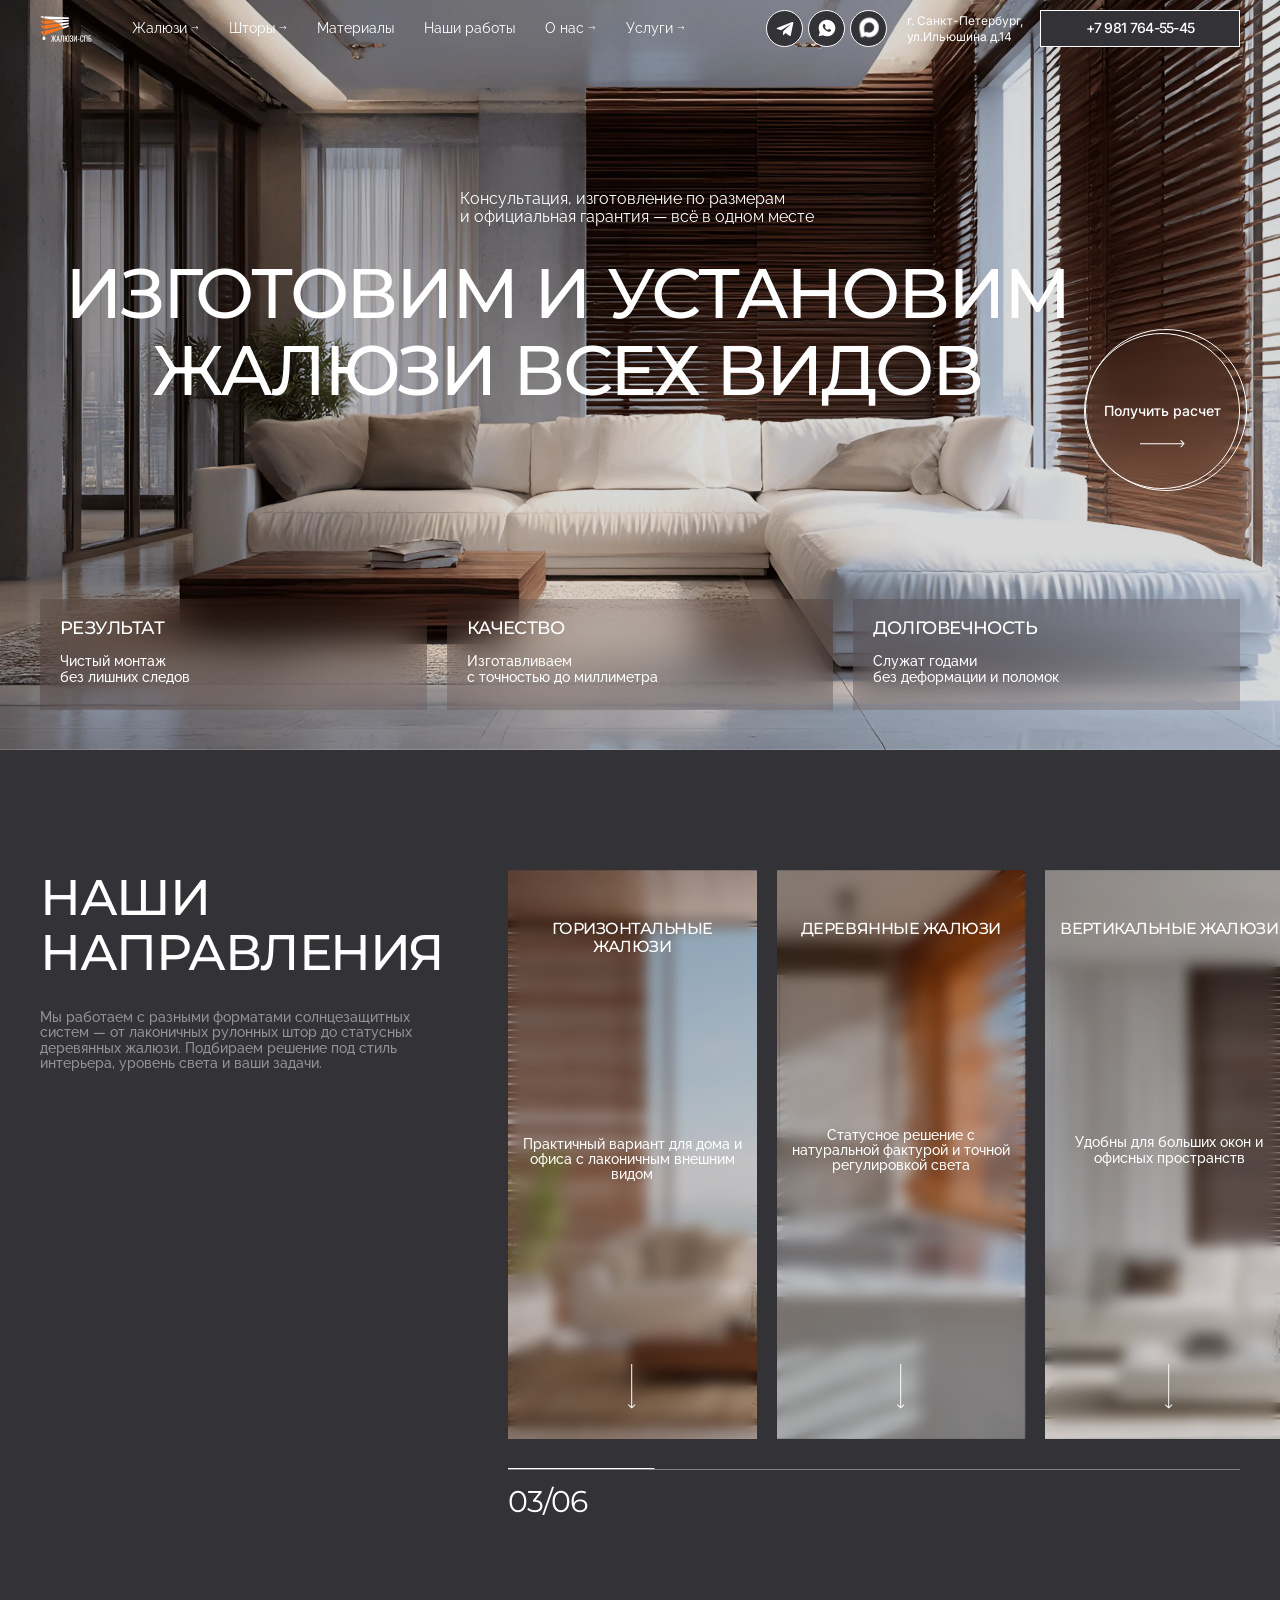
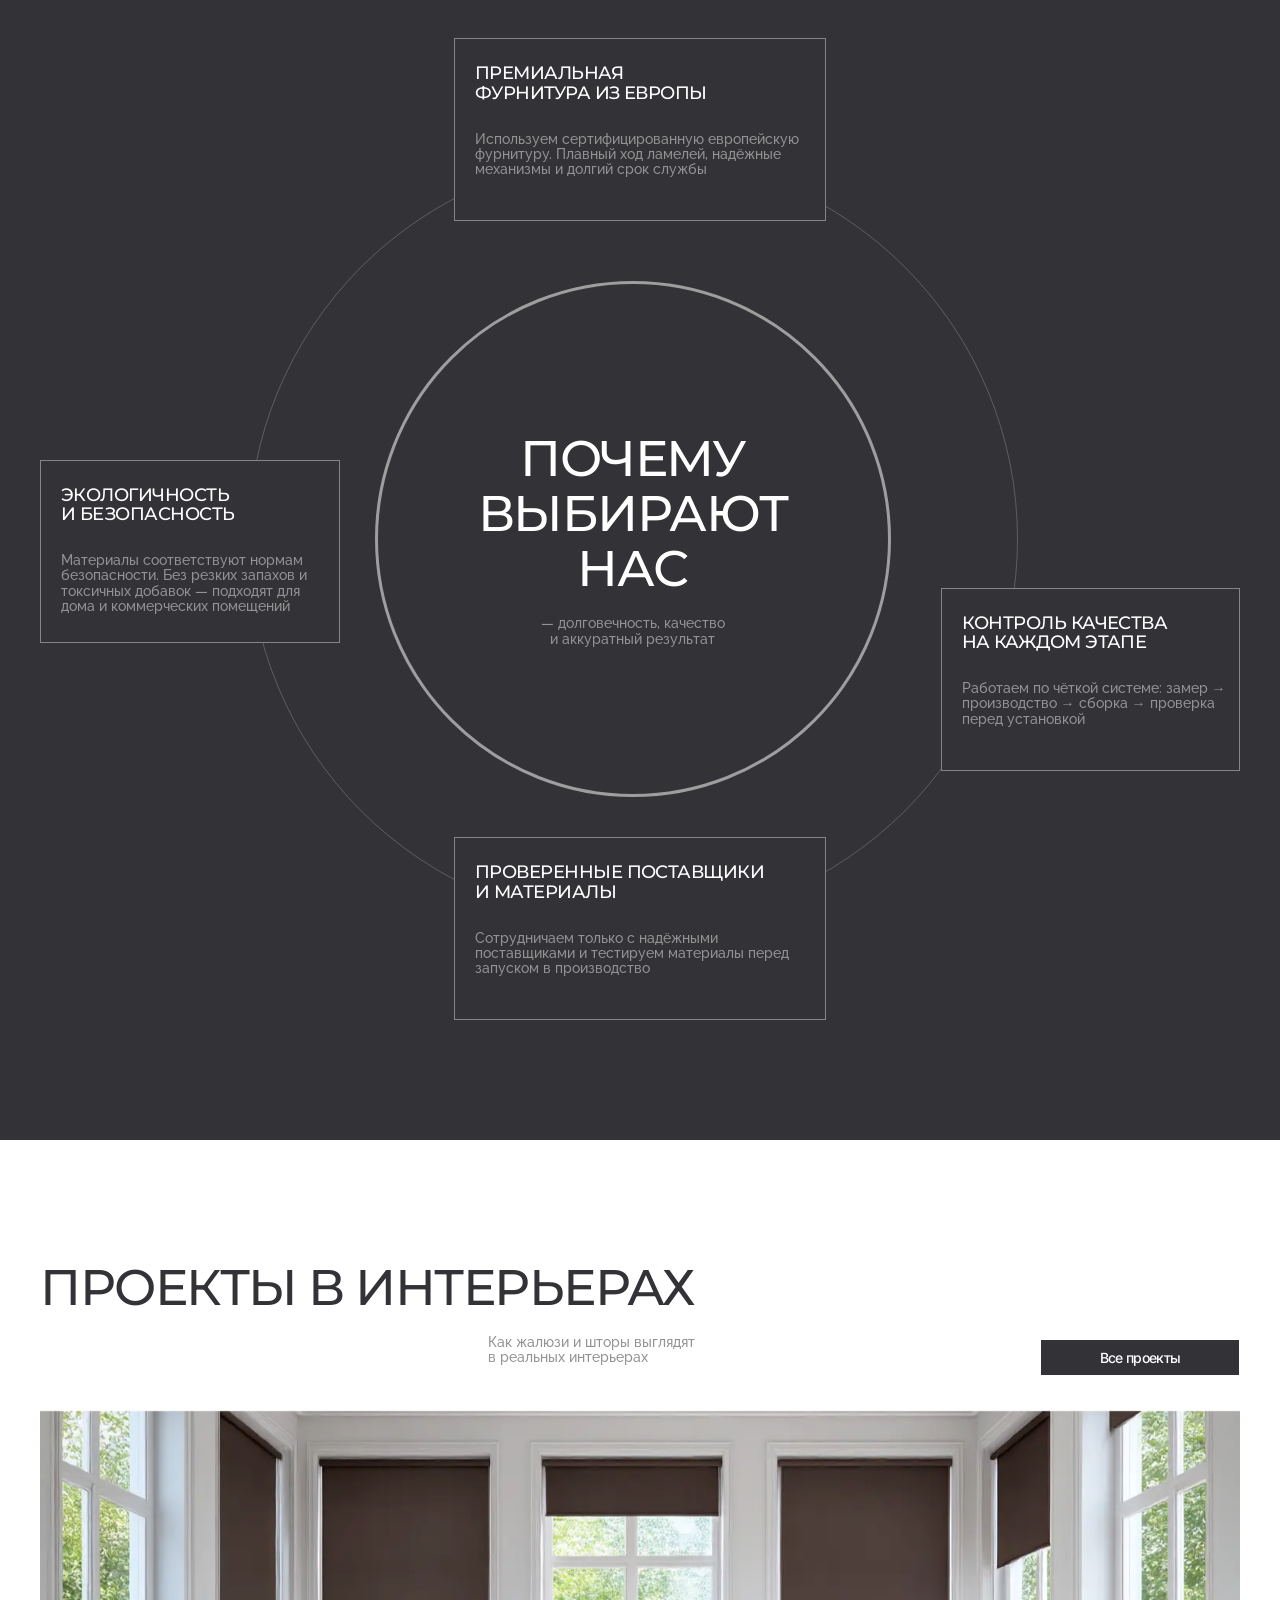
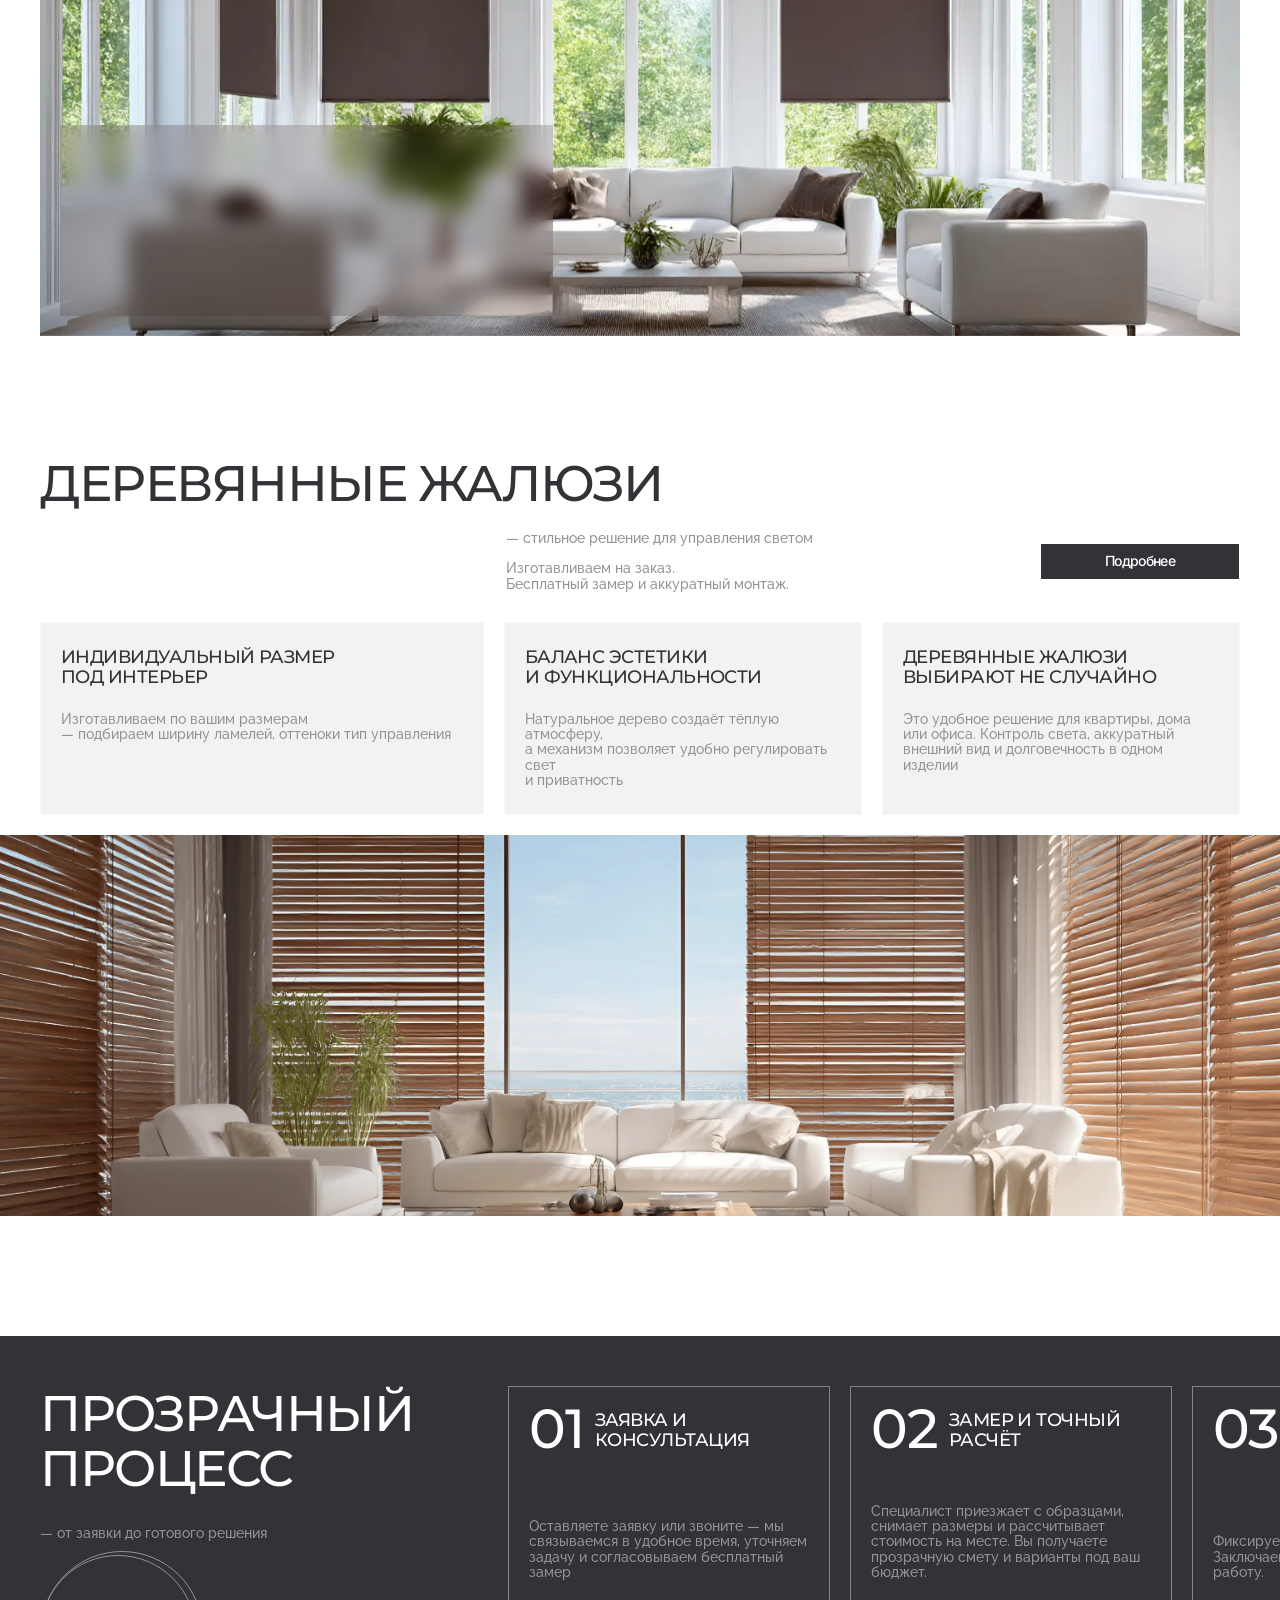
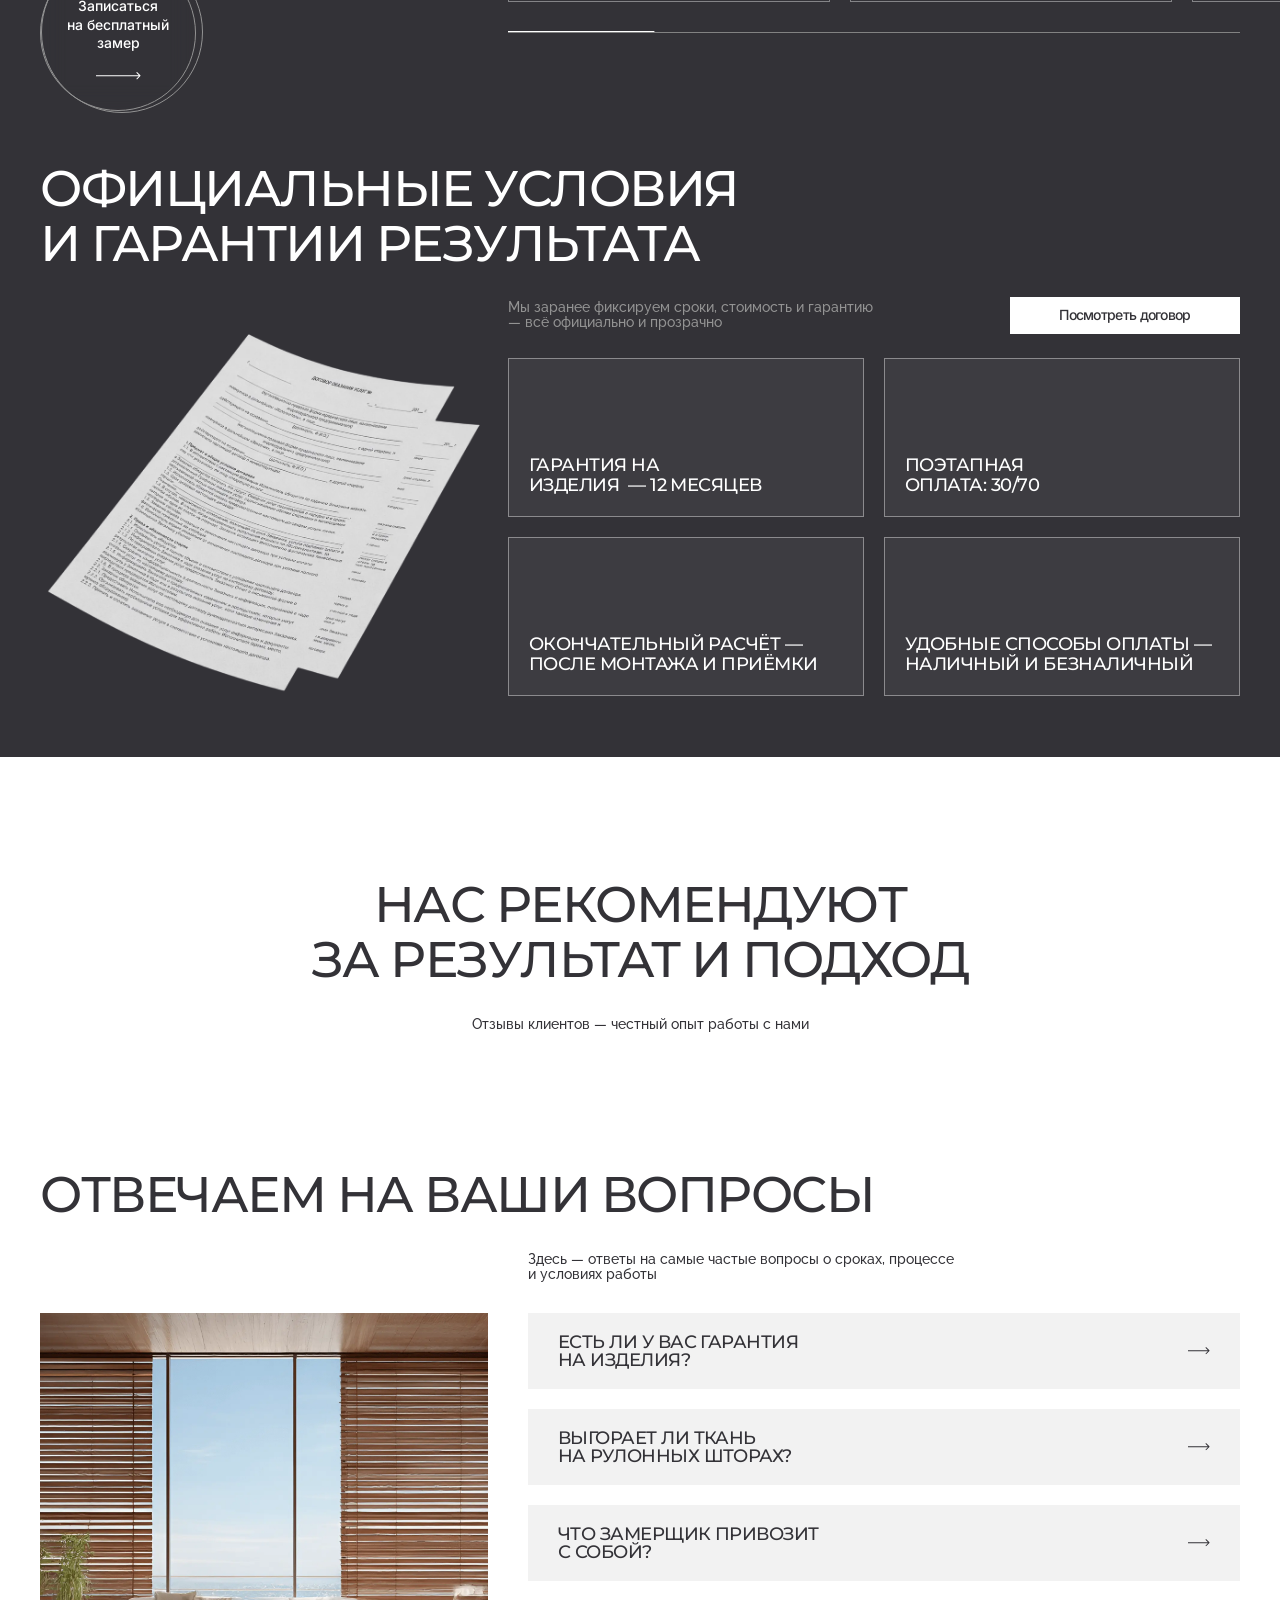
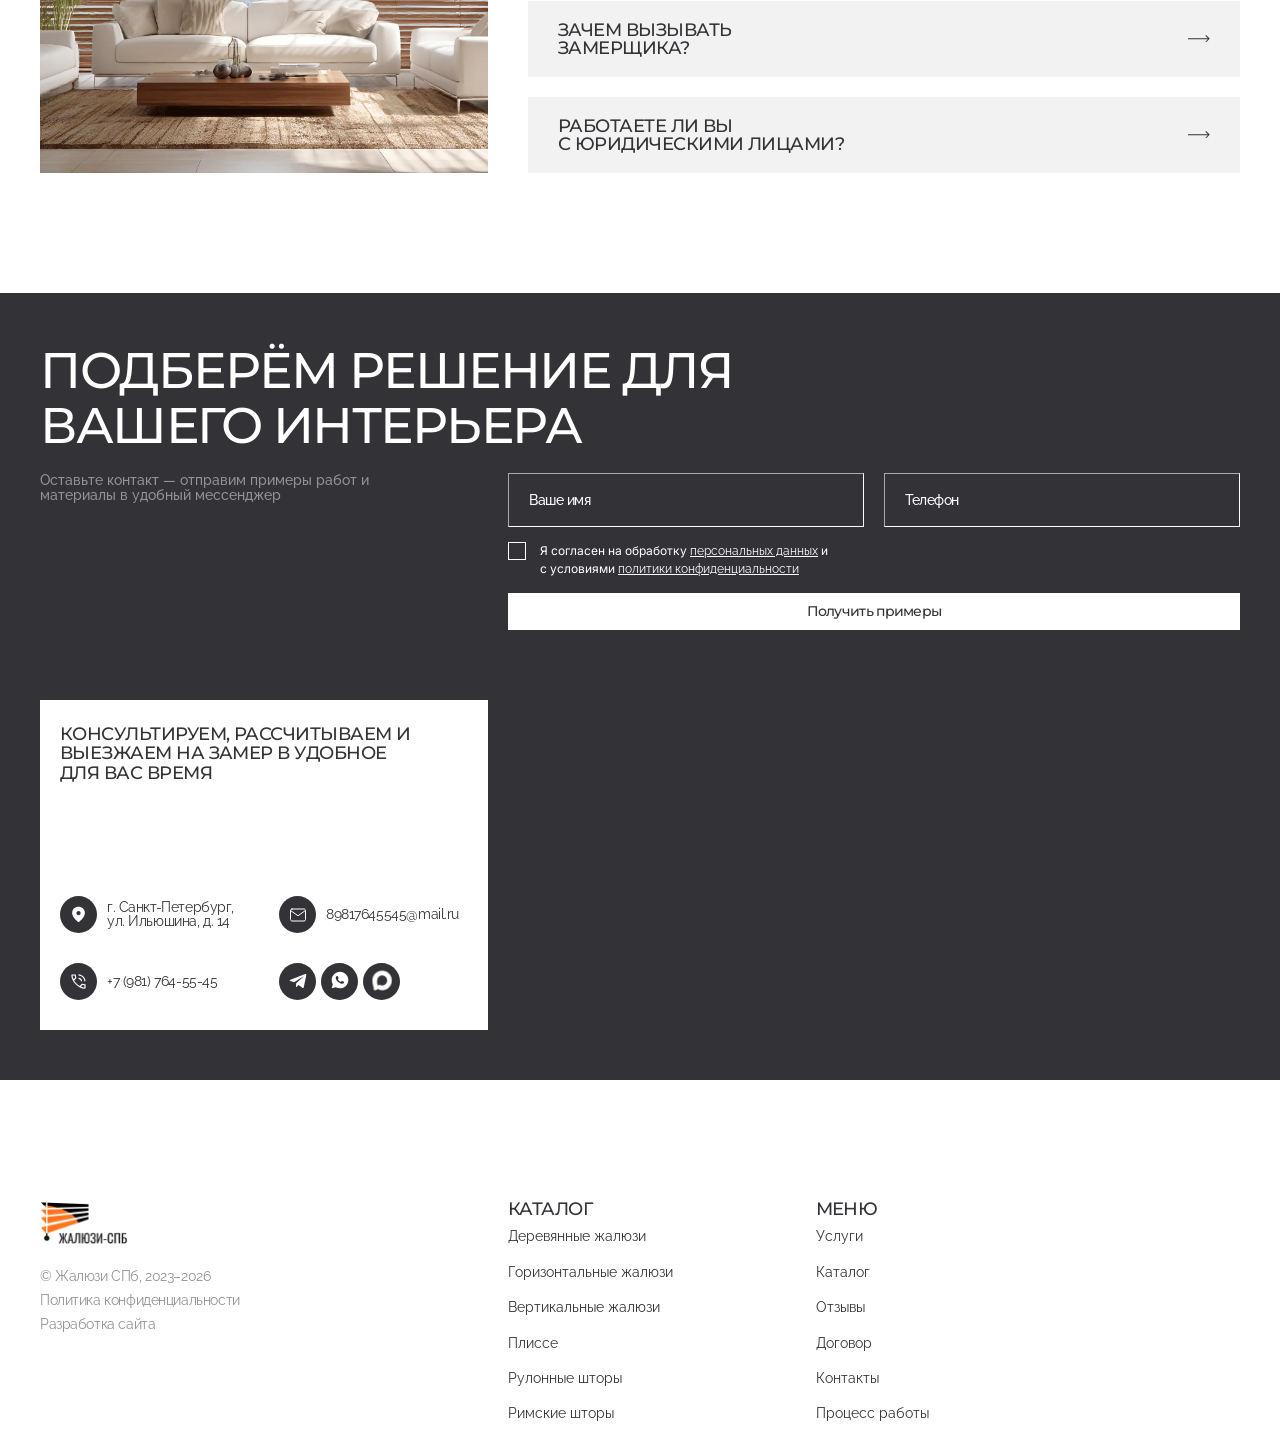
==== commit 915733ad: "upd" ====
--- a/index.html
+++ b/index.html
@@ -10,9 +10,9 @@
   <link rel="preconnect" href="https://fonts.googleapis.com">
   <link rel="preconnect" href="https://fonts.gstatic.com" crossorigin>
   <link href="https://fonts.googleapis.com/css2?family=Inter:ital,opsz,wght@0,14..32,100..900;1,14..32,100..900&family=Montserrat:ital,wght@0,100..900;1,100..900&family=Raleway:ital,wght@0,100..900;1,100..900&display=swap" rel="stylesheet">
-  <link rel="icon" type="image/png" href="./img/icons/favicon.ico" sizes="32x32">
-  <link rel="apple-touch-icon" href="./img/icons/favicon.ico">
-  <link rel="mask-icon" href="./img/icons/favicon.ico" color="#000000">
+  <link rel="icon" type="image/png" href="./img/icons/favicon.png" sizes="32x32">
+  <link rel="apple-touch-icon" href="./img/icons/favicon.png">
+  <link rel="mask-icon" href="./img/icons/favicon.png" color="#000000">
   <link
           rel="stylesheet"
           href="https://cdn.jsdelivr.net/npm/swiper@11/swiper-bundle.min.css"
@@ -250,93 +250,45 @@
 </section>
 
 
-<section class="advantages-section">
-  <div class="container">
-    <div class="advantage-row advantage-row-pc">
-      <div class="advantage-column">
-        <div class="advantage-card">
-          <div class="card-title">Экологичность
-            и безопасность</div>
-          <div class="card-description">
-            <p>Материалы соответствуют нормам безопасности. Без резких запахов
-              <br>
-              и токсичных добавок — подходят для дома
-              <br>
-              и коммерческих помещений</p>
-          </div>
-        </div>
-      </div>
-      <div class="advantage-column">
-        <div class="advantage-card">
-          <div class="card-title">ПРЕМИАЛЬНАЯ ФУРНИТУРА ИЗ ЕВРОПЫ</div>
-          <div class="card-description">
-            <p>Используем сертифицированную европейскую фурнитуру. Плавный ход ламелей, надёжные механизмы и долгий срок службы</p>
-          </div>
-        </div>
-        <div class="advantage-head">
-          <h2>почему <br> выбирают <br> нас</h2>
-          <div class="description">
-            <p>— долговечность, качество
-              и аккуратный результат</p>
-          </div>
-        </div>
-        <div class="advantage-card">
-          <div class="card-title">Проверенные поставщики и материалы</div>
-          <div class="card-description">
-            <p>Сотрудничаем только с надёжными поставщиками и тестируем материалы <br> перед запуском в производство</p>
-          </div>
-        </div>
-      </div>
-      <div class="advantage-column">
-        <div class="advantage-card">
-          <div class="card-title">Контроль качества на каждом этапе</div>
-          <div class="card-description">
-            <p>Работаем по чёткой системе: <br> замер → производство → сборка → проверка перед установкой</p>
-          </div>
-        </div>
-      </div>
-    </div>
-    <div class="advantage-row advantage-row-mobile">
-      <div class="advantage-column">
-        <div class="advantage-card">
-          <div class="card-title">ПРЕМИАЛЬНАЯ ФУРНИТУРА ИЗ ЕВРОПЫ</div>
-          <div class="card-description">
-            <p>Используем сертифицированную европейскую фурнитуру. Плавный ход ламелей, надёжные механизмы и долгий срок службы</p>
-          </div>
-        </div>
-        <div class="advantage-card">
-          <div class="card-title">Экологичность
-            и безопасность</div>
-          <div class="card-description">
-            <p>Материалы соответствуют нормам безопасности. Без резких запахов
-              <br>
-              и токсичных добавок — подходят для дома
-              <br>
-              и коммерческих помещений</p>
-          </div>
-        </div>
-      </div>
-      <div class="advantage-column">
-        <div class="advantage-head">
-          <h2>почему выбирают нас</h2>
-          <div class="description">
-            <p>— долговечность, качество
-              и аккуратный результат</p>
-          </div>
-        </div>
-      </div>
-      <div class="advantage-column">
-        <div class="advantage-card">
-          <div class="card-title">Контроль качества на каждом этапе</div>
-          <div class="card-description">
-            <p>Работаем по чёткой системе: <br> замер → производство → сборка → проверка перед установкой</p>
-          </div>
-        </div>
-        <div class="advantage-card">
-          <div class="card-title">Проверенные поставщики и материалы</div>
-          <div class="card-description">
-            <p>Сотрудничаем только с надёжными поставщиками и тестируем материалы <br> перед запуском в производство</p>
-          </div>
+<section class="advantages-section home-advantages-section">
+  <div class="container">
+    <div class="advantage-row advantage-row-top">
+      <div class="advantage-card">
+        <div class="card-title">ПРЕМИАЛЬНАЯ <br> ФУРНИТУРА ИЗ ЕВРОПЫ</div>
+        <div class="card-description">
+          <p>Используем сертифицированную европейскую фурнитуру. Плавный ход ламелей, надёжные механизмы и долгий срок службы</p>
+        </div>
+      </div>
+    </div>
+    <div class="advantage-row advantage-row-middle">
+      <div class="advantage-card">
+        <div class="card-title">Экологичность <br> и безопасность</div>
+        <div class="card-description">
+          <p>Материалы соответствуют нормам безопасности. Без резких запахов
+            и токсичных добавок — подходят для дома
+            и коммерческих помещений</p>
+        </div>
+      </div>
+      <div class="advantage-card-head">
+        <h2>почему <br> выбирают <br> нас</h2>
+        <div class="description">
+          <p>— долговечность, качество
+            и аккуратный результат</p>
+        </div>
+      </div>
+      <div class="advantage-card">
+        <div class="card-title">Контроль качества <br> на каждом этапе</div>
+        <div class="card-description">
+          <p>Работаем по чёткой системе: +замер → производство → сборка → проверка перед установкой</p>
+        </div>
+      </div>
+    </div>
+    <div class="advantage-row advantage-row-bottom">
+      <div class="advantage-card">
+        <div class="card-title">Проверенные поставщики <br> и материалы</div>
+        <div class="card-description">
+          <p>Сотрудничаем только с надёжными поставщиками и тестируем материалы перед запуском в производство</p>
         </div>
       </div>
     </div>
--- a/css/style.min.css
+++ b/css/style.min.css
@@ -1,3 +1,3 @@
-*{box-sizing:border-box}body,h1,h2,h3,h4,p,figure,blockquote,dl,dd{margin:0}ul[role=list],ol[role=list]{list-style:none}html:focus-within{scroll-behavior:smooth}body{min-height:100vh;text-rendering:optimizeSpeed;line-height:1.5}a:not([class]){-webkit-text-decoration-skip:ink;text-decoration-skip-ink:auto}img,picture{max-width:100%;display:block}input,button,textarea,select{font:inherit;box-shadow:none;outline:none}@media(prefers-reduced-motion: reduce){html:focus-within{scroll-behavior:auto}*,*::before,*::after{animation-duration:.01ms !important;animation-iteration-count:1 !important;transition-duration:.01ms !important;scroll-behavior:auto !important}}*{font-family:"Raleway";color:#333237}a{transition:.3s;text-decoration:none}p{font-weight:500;font-size:14px;line-height:110%;color:#939393;margin-bottom:15px}p:last-child{margin-bottom:0}h1,.h1{font-family:"Montserrat";font-weight:500;font-size:70px;line-height:110%;letter-spacing:-0.03em;text-align:center;text-transform:uppercase;color:#fff;width:100%}h2,.h2{font-family:"Montserrat";font-weight:500;font-size:50px;line-height:110%;letter-spacing:-0.03em;text-transform:uppercase;margin-bottom:20px;width:100%}.card-title{font-family:"Montserrat";font-weight:500;line-height:110%;letter-spacing:-0.03em;text-transform:uppercase;font-size:18px}@media(max-width: 1200px){h1,.h1{font-size:60px}h2,.h2{font-size:40px}}@media(max-width: 1024px){h1,.h1{font-size:40px}h2,.h2{font-size:40px}p{font-size:12px}.card-title{font-size:14px}}@media(max-width: 600px){h1,.h1{font-size:34px}h2,.h2{font-size:30px;margin-bottom:10px}p{font-size:12px}}.sr-only{position:absolute;width:1px;height:1px;padding:0;margin:-1px;overflow:hidden;clip:rect(0, 0, 0, 0);white-space:nowrap;border:0}body::-webkit-scrollbar{width:6px}body::-webkit-scrollbar-track{background-color:#828282}body::-webkit-scrollbar-thumb{border-radius:20px;background-color:#fff}body.admin-bar header{top:20px}main{min-height:70vh}:root{--swiper-navigation-size: 0}.animate-block{opacity:0;width:100%;transform:translateY(-50px);transition:opacity 1s ease,transform 1s ease}.animate-block.animated{opacity:1;transform:translateY(0)}section{margin:120px 0}section:last-of-type{margin-bottom:0}.logo{display:flex;width:-moz-fit-content;width:fit-content}.logo img{max-width:52px;width:100%}.socials-wrapper{display:flex;align-items:center;padding:0;margin:0;list-style:none}.socials-wrapper li a{display:block;width:37px;height:37px;border-radius:50%;background-color:#333237;border:1px solid #fff;background-repeat:no-repeat;background-position:center;background-size:20px}.socials-wrapper li a:hover{background-color:#939393}.socials-wrapper li+li{margin-left:5px}.socials-wrapper li.social-link-telegram a{background-image:url(../img/icons/telegram.svg)}.socials-wrapper li.social-link-whatsapp a{background-image:url(../img/icons/whatsapp.svg);background-position:55% 45%}.socials-wrapper li.social-link-max a{background-image:url(../img/icons/max.svg);background-position:55% 45%}.title-description{display:flex;align-items:center;justify-content:center;width:100%;margin-bottom:30px}.title-description .btn{margin-left:auto}.slider-nav{display:flex;align-items:center;justify-content:space-between;width:100%}.slider-nav .project-buttons{display:flex;align-items:center}.slider-nav .project-buttons .swiper-button-prev,.slider-nav .project-buttons .swiper-button-next{position:static}.media-wrapper{display:flex;width:100%;height:100%;align-items:center;justify-content:center}.media-wrapper .btn-play{background-repeat:no-repeat;background-position:center;background-size:contain;width:94px;height:71px;background-image:url(../img/icons/btn-play.svg);position:absolute;cursor:pointer;transition:.3s}@media(max-width: 1024px){body:has(.header-nav.show){overflow:hidden}section{margin:80px 0}}@media(max-width: 600px){.logo img{max-width:47px}section{margin:50px 0}}@media(max-width: 600px){.title-description{flex-direction:column;align-items:flex-start;margin-bottom:15px}.title-description p{margin-bottom:20px}.title-description .btn{margin-left:0}}@media(max-width: 360px){.slider-nav{flex-direction:column;align-items:flex-start}.slider-nav .project-buttons{margin-top:15px}}.container{margin:0 auto;display:flex;flex-wrap:wrap;max-width:1440px;width:100%;padding:0 40px}.container-fluid{max-width:100%;width:100%}.d-flex{display:flex;flex-wrap:wrap}.justify-between{justify-content:space-between}.justify-end{justify-content:flex-end}.flex-column{flex-direction:column}.row{display:flex;margin:0 -10px;width:calc(100% + 20px);flex-wrap:wrap}[class*=col-]{padding:0 10px}.col-lg-1{width:8.33333333%}.col-lg-2{width:16.66666667%}.col-lg-3{width:25%}.col-lg-4{width:33.33333333%}.col-lg-5{width:41.66666667%}.col-lg-6{width:50%}.col-lg-7{width:58.33333333%}.col-lg-8{width:66.66666667%}.col-lg-9{width:75%}.col-lg-10{width:83.33333333%}.col-lg-11{width:91.66666667%}.col-lg-12{width:100%}@media(max-width: 1200px){.container{padding:0 20px}}@media(max-width: 1024px){.row{margin:0 -12px;width:calc(100% + 24px)}[class*=col-]{padding:0 12px}.col-md-1{width:8.33333333%}.col-md-2{width:16.66666667%}.col-md-3{width:25%}.col-md-4{width:33.33333333%}.col-md-5{width:41.66666667%}.col-md-6{width:50%}.col-md-7{width:58.33333333%}.col-md-8{width:66.66666667%}.col-md-9{width:75%}.col-md-10{width:83.33333333%}.col-md-11{width:91.66666667%}.col-md-12{width:100%}}@media(max-width: 600px){.col-m-1{width:8.33333333%}.col-m-2{width:16.66666667%}.col-m-3{width:25%}.col-m-4{width:33.33333333%}.col-m-5{width:41.66666667%}.col-m-6{width:50%}.col-m-7{width:58.33333333%}.col-m-8{width:66.66666667%}.col-m-9{width:75%}.col-m-10{width:83.33333333%}.col-m-11{width:91.66666667%}.col-m-12{width:100%}.container{padding:0 12px}}.btn{display:flex;justify-content:center;align-items:center;font-family:"Inter";font-weight:500;font-size:14px;line-height:130%;letter-spacing:-0.05em;padding:0 20px;height:37px;width:100%;max-width:200px;transition:.3s;cursor:pointer}.btn-dark{color:#fff;background-color:#333237;border:1px solid #fff}.btn-dark:hover{background-color:#fff;color:#333237}.btn-dark-border:hover{border-color:#333237}.btn-white{background-color:#fff;color:#333237;border:1px solid rgba(0,0,0,0)}.btn-white:hover{border-color:#fff;background-color:rgba(0,0,0,0);color:#fff}.btn-circle{width:156px;height:156px;display:flex;flex-direction:column;align-items:center;justify-content:flex-end;padding:30px 15px;border-radius:50%;background-repeat:no-repeat;background-position:center;background-size:100% 100%;-webkit-backdrop-filter:blur(12.1000003815px);backdrop-filter:blur(12.1000003815px);border:1px solid #fff;flex:none;font-family:"Inter";font-weight:500;font-size:14px;line-height:130%;color:#fff;position:relative;text-align:center;transition:.3s}.btn-circle:before{content:"";display:block;width:160px;height:160px;border-radius:50%;border:1px solid #fff;position:absolute;left:0;top:-5px}.btn-circle:after{content:"";display:block;width:45px;height:8px;background-repeat:no-repeat;background-position:center;background-size:contain;background-image:url(../img/icons/btn-circle-arrow.svg);margin-top:20px;transition:.3s}.btn-circle:hover{background-color:#fff;color:#333237}.btn-circle:hover:after{background-image:url(../img/icons/btn-circle-arrow-dark.svg)}@media(max-width: 1024px){.btn-circle{width:128px;height:128px;font-size:12px;padding:15px}.btn-circle:before{width:132px;height:132px}}@media(max-width: 600px){.btn{height:30px;font-size:10px;max-width:171px}.btn-circle{width:111px;height:111px;font-size:10px}.btn-circle:before{width:113px;height:111px;top:-2px;left:0;border-left:0}.btn-circle:after{width:31px;margin-top:10px}}input[type=text],input[type=phone],input[type=email],input[type=tel]{font-weight:500;font-size:14px;line-height:100%;letter-spacing:-0.03em;padding:0 20px;color:#fff;background-color:rgba(0,0,0,0);border-color:#fff;border-width:1px;height:54px}input[type=text]::-moz-placeholder, input[type=phone]::-moz-placeholder, input[type=email]::-moz-placeholder, input[type=tel]::-moz-placeholder{font-weight:inherit;font-size:inherit;line-height:inherit;letter-spacing:inherit;color:inherit}input[type=text]::placeholder,input[type=phone]::placeholder,input[type=email]::placeholder,input[type=tel]::placeholder{font-weight:inherit;font-size:inherit;line-height:inherit;letter-spacing:inherit;color:inherit}input{max-width:100%;width:100%;border-radius:0}textarea{max-width:100%;width:100%;resize:none;padding:0 0 20px;height:40px;font-weight:300;font-size:16px;line-height:90%;letter-spacing:0;color:rgba(255,255,255,.6980392157);background-color:rgba(0,0,0,0);border-color:#fff;border-width:0 0 1px 0;border-radius:0}textarea::-webkit-scrollbar{width:0;display:none}textarea::-moz-placeholder{font-weight:inherit;font-size:inherit;line-height:inherit;letter-spacing:inherit;color:inherit}textarea::placeholder{font-weight:inherit;font-size:inherit;line-height:inherit;letter-spacing:inherit;color:inherit}@media(max-width: 1024px){input[type=text],input[type=phone],input[type=email],input[type=tel]{font-size:12px;height:37px}}@media(max-width: 600px){input[type=text],input[type=phone],input[type=email],input[type=tel]{padding:0 15px;height:42px}}.footer-menu{display:flex;flex-direction:column;list-style:none;padding:0;margin:0}.footer-menu li{display:flex;margin-bottom:20px}.footer-menu li:last-of-type{margin-bottom:0}.footer-menu li a{font-weight:400;font-size:14px;line-height:110%;display:flex}.footer-menu li a:hover{color:#9e9e9e}@media(max-width: 600px){.footer-menu li{margin-bottom:10px}.footer-menu li a{font-size:12px}}.main-menu{padding:0;display:flex;list-style:none;margin:0;align-items:center}.main-menu li+li{margin-left:30px}.main-menu li a{font-weight:400;font-size:14px;line-height:110%;color:#fff;display:flex;align-items:center}.main-menu li a:hover{color:#9e9e9e}.main-menu li.menu-item-arrow a:after{content:"";display:block;width:8px;height:8px;background-repeat:no-repeat;background-position:center;background-size:contain;margin-left:4px;background-image:url(../img/icons/menu-item-arrow.svg)}@media(max-width: 1230px){.main-menu li+li{margin-left:20px}}@media(max-width: 1110px){.main-menu li+li{margin-left:10px}}@media(max-width: 1024px){.main-menu{flex-direction:column;align-items:flex-start;margin-bottom:30px;padding-bottom:30px;border-bottom:1px solid #828282;width:100%}.main-menu li+li{margin-left:0;margin-top:20px}}@media(max-width: 600px){.main-menu li a{font-size:12px}}.slider-section{max-width:100%;position:relative;overflow:hidden}.slider-wrapper{max-width:100%;position:relative;width:100%}.slider-wrapper .swiper-pagination-progressbar{height:1px;background-color:#828282;position:relative;margin-top:30px}.slider-wrapper .swiper-pagination-progressbar .swiper-pagination-progressbar-fill{height:1px;background-color:#fff;top:-1px}.slider-wrapper .swiper-counter{margin-top:15px;color:#fff;font-family:"Montserrat";font-weight:400;font-size:30px;line-height:110%;letter-spacing:-0.03em;text-transform:uppercase}.slider-wrapper:has(.swiper-pagination-progressbar) .swiper-wrapper{height:auto}.swiper-slide{transition:.3s}.swiper-button-next,.swiper-button-prev{right:0;width:50px;height:50px;background-repeat:no-repeat;background-position:center;background-size:22px;transition:.3s;border-radius:50%}.swiper-button-prev{background-image:url(../img/icons/slider-button-arrow-white.svg);border:1px solid rgba(255,255,255,.4)}.swiper-button-prev.type-two{transform:scaleX(-1);background-color:rgba(0,0,0,0);border:1px solid #333237;background-image:url(../img/icons/slider-button-arrow-black.svg)}.swiper-button-next{background-image:url(../img/icons/slider-button-arrow-black.svg);background-color:#fff;margin-left:10px}.swiper-button-next.type-two{background-image:url(../img/icons/slider-button-arrow-white.svg);background-color:#333237;transform:scaleX(-1)}@media(max-width: 1024px){.slider-wrapper .swiper-pagination-progressbar .swiper-pagination-progressbar-fill{top:0}}@media(max-width: 600px){.swiper-button-next,.swiper-button-prev{width:40px;height:40px;background-size:18px}.slider-wrapper .swiper-pagination-progressbar{margin-top:15px}}@keyframes fadeIn{from{opacity:0}to{opacity:1}}.modal-dialog{position:fixed;right:0;top:0;z-index:9999;opacity:0;width:100%;height:100%;overflow-y:auto;justify-content:center;align-items:center;visibility:hidden;transition:opacity .5s ease-in-out;display:flex;background:rgba(54,52,52,.9);margin:0}.modal-dialog .modal-body{width:100%;max-width:1100px;padding:80px 110px 65px;margin:auto;position:relative;overflow:hidden}.modal-dialog.modal-closing{opacity:0;transition:.5s}.modal-dialog.modal-opening{opacity:1;display:flex;animation:fadeIn .5s ease;visibility:visible;pointer-events:initial}.modal-dialog .modal-content{width:100%;background-color:rgba(0,0,0,0);border:none;box-shadow:none}.modal-dialog .modal-open{overflow:hidden;pointer-events:none}.modal-dialog .modal-close{position:absolute;right:15px;top:15px;border:none;cursor:pointer;background-image:url(../img/icons/close-modal.svg);background-repeat:no-repeat;background-position:center;background-size:contain;background-color:rgba(0,0,0,0);width:24px;height:24px;padding:0;z-index:1}.accordion-block{width:100%}.accordion-block .accordion-item{transition:all .3s;overflow:hidden;background-color:#f2f2f2;margin-bottom:20px}.accordion-block .accordion-item:last-of-type{margin-bottom:0}.accordion-block .accordion-item .accordion-item-header{width:100%;cursor:pointer;display:flex;align-items:center;justify-content:space-between;transition:all ease .3s;position:relative;font-family:"Montserrat";font-weight:500;font-size:18px;line-height:100%;letter-spacing:-0.03em;text-transform:uppercase;padding:20px 30px}.accordion-block .accordion-item .accordion-item-header:after{content:"";display:block;width:22px;height:22px;background-repeat:no-repeat;background-position:center;background-size:contain;background-image:url(../img/icons/faq-accordion-arrow.svg);transition:.3s}.accordion-block .accordion-item .accordion-item-content{overflow:hidden;width:100%;transition:height .3s ease-in-out;height:0}.accordion-block .accordion-item .accordion-item-content .accordion-content-wrapper{padding:0 30px 20px}.accordion-block .accordion-item .accordion-item-content .accordion-content-wrapper *{color:#333237}.accordion-block .accordion-item:first-of-type{padding-top:0}.accordion-block .accordion-item.active .accordion-item-header:after{transform:rotate(90deg)}.accordion-block .accordion-item.active .accordion-item-content{transition:height .3s ease-in-out}@media(max-width: 600px){.accordion-block .accordion-item{margin-bottom:10px}.accordion-block .accordion-item .accordion-item-header{font-size:14px;padding:12px 15px}.accordion-block .accordion-item .accordion-item-header:after{width:14px;height:12px;background-size:cover;background-position:100% 50%}}.default-banner{height:750px;margin:0;position:relative}.default-banner .banner-back{position:absolute;top:0;left:0;width:100%;height:100%}.default-banner .banner-back img{width:100%;height:100%;-o-object-fit:cover;object-fit:cover}.default-banner .banner-back .back-mobile{display:none}.default-banner .container{height:inherit}.default-banner .banner-wrapper{width:100%;height:inherit;padding:190px 0 40px;display:flex;flex-direction:column;position:relative;z-index:1}.default-banner .banner-content{width:100%;margin:0 auto}.default-banner .banner-content .btn-circle{padding-bottom:40px}.default-banner .banner-content .banner-title{display:flex;align-items:flex-end;justify-content:flex-end}.default-banner .banner-content .banner-title h1{margin-right:2px;max-width:1030px}.default-banner .banner-content .banner-title .btn-circle{margin-bottom:-80px}.default-banner .banner-content .banner-description{width:100%;max-width:360px;margin:0 auto 30px}.default-banner .banner-content .banner-description p{font-size:16px;color:#fff;font-weight:400}.default-banner .banner-benefits{display:grid;grid-template-columns:repeat(3, 1fr);width:100%;margin-top:auto;grid-gap:20px}.default-banner .banner-benefits .benefit-card{padding:20px 20px 25px;-webkit-backdrop-filter:blur(20px);backdrop-filter:blur(20px);background:rgba(60,38,34,.2)}.default-banner .banner-benefits .benefit-card .card-title{font-size:18px;color:#fff;margin-bottom:15px}.default-banner .banner-benefits .benefit-card .card-description p{color:#fff}.default-banner:has(.breadcrumbs-wrapper) .banner-wrapper{padding:96px 0 50px;align-items:flex-end;justify-content:flex-end}.default-banner:has(.breadcrumbs-wrapper) .banner-content{margin-top:80px}.default-banner:not(.home-banner) .banner-content .banner-title{margin-bottom:0}@media(max-width: 1200px){.default-banner .banner-content .banner-description{max-width:700px}}@media(max-width: 1024px){.default-banner{height:initial}.default-banner .banner-back .back-pc{display:none}.default-banner .banner-back .back-mobile{display:block;-o-object-position:0% 65%;object-position:0% 65%}.default-banner .banner-content .banner-description{max-width:500px;margin-bottom:15px}.default-banner .banner-content .banner-description p{font-size:14px;margin-bottom:0}.default-banner .banner-content .banner-title{flex-direction:column;margin-bottom:15px}.default-banner .banner-content .banner-title .btn-circle{margin-bottom:0;margin-top:15px}.default-banner .banner-benefits{grid-template-columns:repeat(2, 1fr)}.default-banner .banner-benefits .benefit-card{padding:15px}.default-banner .banner-benefits .benefit-card .card-title{font-size:14px}.default-banner .banner-benefits .benefit-card:last-of-type{grid-column:span 2}.default-banner:has(.breadcrumbs-wrapper) .banner-wrapper{align-items:flex-start}}@media(max-width: 600px){.default-banner .banner-back .back-mobile{-o-object-position:0% 100%;object-position:0% 100%}.default-banner .banner-wrapper{padding:105px 0 50px}.default-banner .banner-content .banner-title .btn-circle{margin-top:0;padding:10px 10px 30px 10px}.default-banner .banner-content .banner-title h1{max-width:342px;margin:0 auto}.default-banner .banner-benefits{grid-gap:10px}.default-banner .banner-benefits .benefit-card .card-title{margin-bottom:12px}.default-banner:has(.breadcrumbs-wrapper) .banner-wrapper{padding:66px 0;min-height:663px;justify-content:flex-start}.default-banner:has(.breadcrumbs-wrapper) .banner-content{margin-top:40px}}.directions-section{margin:0;padding:120px 0;background-color:#333237}.directions-section .custom-row .left-column{background-color:#333237}.directions-section .custom-row .left-column:before{content:"";width:3000px;background-color:#333237;position:absolute;left:-3000px;height:100%;z-index:2}.directions-section h2{color:#fff;margin-bottom:30px}.directions-section .description p{max-width:400px}.directions-section .swiper-slide{background-repeat:no-repeat;background-position:center;background-size:cover;height:569px}.directions-section .direction-card{height:100%;-webkit-backdrop-filter:blur(7.0999999046px);backdrop-filter:blur(7.0999999046px);background-color:rgba(60,38,34,.2);padding:50px 10px 30px;display:flex;flex-direction:column;justify-content:space-between;align-items:center;transition:.3s}.directions-section .direction-card:after{content:"";display:block;width:8px;height:45px;background-repeat:no-repeat;background-position:center;background-size:contain;background-image:url(../img/icons/arrow-down.svg);transition:.3s}.directions-section .direction-card .card-title{text-align:center;color:#fff;font-size:16px;transition:.3s}.directions-section .direction-card .card-description{transition:.3s}.directions-section .direction-card .card-description p{max-width:220px;width:100%;margin:0 auto;text-align:center;color:#fff}.directions-section .direction-card:hover{-webkit-backdrop-filter:none;backdrop-filter:none}.directions-section .direction-card:hover .card-title,.directions-section .direction-card:hover .card-description{opacity:0}.directions-section .direction-card:hover:after{opacity:0}@media(max-width: 1024px){.directions-section{padding:80px 0}.directions-section h2{max-width:400px}}@media(max-width: 600px){.directions-section{padding:50px 0}.directions-section h2{max-width:300px;margin-bottom:10px}.directions-section .slider-wrapper .swiper-pagination-progressbar{margin-top:75px}.directions-section .swiper-slide{height:424px}.directions-section .direction-card{padding:40px 30px;position:relative}.directions-section .direction-card:after{position:absolute;bottom:-45px;background-position:0 100%;height:30px}.directions-section .direction-card .card-title{font-size:14px}.directions-section .direction-card .card-description p{font-size:10px;max-width:150px}}.advantages-section{background-color:#333237;padding:0 0 120px;margin:0}.advantages-section h2{color:#fff;text-align:center;margin-bottom:0;max-width:450px}.advantages-section .advantage-row{display:flex;width:100%;position:relative;justify-content:center;align-items:center}.advantages-section .advantage-row:after{content:"";display:block;width:770px;height:770px;border-radius:50%;border:1px solid rgba(158,158,158,.4);position:absolute}.advantages-section .advantage-row .advantage-column{height:100%}.advantages-section .advantage-row .advantage-column:nth-of-type(1){width:28%}.advantages-section .advantage-row .advantage-column:nth-of-type(1) .advantage-card{margin-top:227px}.advantages-section .advantage-row .advantage-column:nth-of-type(2){padding:0 50px 0 35px;width:45%}.advantages-section .advantage-row .advantage-column:nth-of-type(2) .advantage-card{margin-left:90px}.advantages-section .advantage-row .advantage-column:nth-of-type(3){width:27%;display:flex;align-items:flex-end}.advantages-section .advantage-row .advantage-column:nth-of-type(3) .advantage-card{margin-bottom:340px}.advantages-section .advantage-row .advantage-column .advantage-card{padding:25px 20px 50px;border:1px solid rgba(255,255,255,.4);-webkit-backdrop-filter:blur(12.5px);backdrop-filter:blur(12.5px);max-width:372px;width:100%;background-color:#333237;z-index:1;position:relative}.advantages-section .advantage-row .advantage-column .advantage-card .card-title{margin-bottom:28px;color:#fff}.advantages-section .advantage-row .advantage-column .advantage-head{border-radius:50%;display:flex;align-items:center;justify-content:center;flex-direction:column;border:5px solid #9e9e9e;margin:60px 0 45px;aspect-ratio:1/1}.advantages-section .advantage-row .advantage-column .advantage-head .description{margin-top:20px}.advantages-section .advantage-row .advantage-column .advantage-head .description p{max-width:190px;margin:0 auto;text-align:center}.advantages-section .advantage-row-mobile{display:none}@media(max-width: 1400px){.advantages-section h2{font-size:40px}}@media(max-width: 1160px){.advantages-section h2{font-size:34px}}@media(max-width: 1024px){.advantages-section{padding:0 0 80px}.advantages-section h2{font-size:28px;max-width:320px}.advantages-section .advantage-row:after{width:423px;height:423px}.advantages-section .advantage-row .advantage-column:nth-of-type(2){padding:0;display:flex;flex-direction:column;align-items:center}.advantages-section .advantage-row .advantage-column:nth-of-type(3) .advantage-card{margin-bottom:240px}.advantages-section .advantage-row .advantage-column .advantage-head{margin:30px 0 40px}.advantages-section .advantage-row .advantage-column .advantage-card{padding:15px}.advantages-section .advantage-row .advantage-column .advantage-card .card-title{margin-bottom:10px}}@media(max-width: 600px){.advantages-section{padding:0 0 50px}.advantages-section .advantage-row-pc{display:none}.advantages-section h2{font-size:24px;max-width:260px}.advantages-section .advantage-row-mobile{display:flex;flex-direction:column}.advantages-section .advantage-row-mobile:after{display:none}.advantages-section .advantage-row-mobile .advantage-column .advantage-card{padding:15px 2px 15px 15px;max-width:210px;margin-bottom:10px}.advantages-section .advantage-row-mobile .advantage-column .advantage-card:last-of-type{margin-bottom:0}.advantages-section .advantage-row-mobile .advantage-column .advantage-card:nth-of-type(2){margin-left:auto}.advantages-section .advantage-row-mobile .advantage-column .advantage-card .card-description p{font-size:10px}.advantages-section .advantage-row-mobile .advantage-column:nth-of-type(1),.advantages-section .advantage-row-mobile .advantage-column:nth-of-type(2),.advantages-section .advantage-row-mobile .advantage-column:nth-of-type(3){width:100%}.advantages-section .advantage-row-mobile .advantage-column:nth-of-type(1) .advantage-card{margin-top:0}.advantages-section .advantage-row-mobile .advantage-column:nth-of-type(1) .advantage-card:nth-of-type(2) .card-description p br{display:none}.advantages-section .advantage-row-mobile .advantage-column:nth-of-type(3){flex-direction:column}.advantages-section .advantage-row-mobile .advantage-column:nth-of-type(3) .advantage-card{margin-bottom:10px}.advantages-section .advantage-row-mobile .advantage-column:nth-of-type(3) .advantage-card:nth-of-type(2){margin-right:auto;margin-left:0}.advantages-section .advantage-row-mobile .advantage-column:nth-of-type(3) .advantage-card:nth-of-type(2) .card-description p br{display:none}.advantages-section .advantage-row-mobile .advantage-column .advantage-head{position:relative;margin:0 0 6px}.advantages-section .advantage-row-mobile .advantage-column .advantage-head .description{margin-top:15px}.advantages-section .advantage-row-mobile .advantage-column .advantage-head:after{content:"";display:block;width:318px;height:318px;border-radius:50%;position:absolute;border:1px solid rgba(158,158,158,.4)}}.projects-section .title-description p{max-width:210px;margin-left:35vw}.projects-section .projects-slider .swiper-slide{position:relative;height:525px;background-repeat:no-repeat;background-position:center;background-size:cover;padding:20px;display:flex;align-items:flex-end}.projects-section .projects-slider .project-content{padding:20px;-webkit-backdrop-filter:blur(10px);backdrop-filter:blur(10px);background:rgba(60,38,34,.2);max-width:493px;width:100%}.projects-section .projects-slider .project-content .card-title{color:#fff;margin-bottom:20px}.projects-section .projects-slider .project-content .card-description{margin-bottom:30px}.projects-section .projects-slider .project-content .card-description p{color:#fff;max-width:337px;width:100%}.projects-section.projects-section-dark{background-color:#333237;margin-top:0;padding-bottom:45px}.projects-section.projects-section-dark .title-description{align-items:flex-end}.projects-section.projects-section-dark h2{color:#fff;margin-bottom:0}@media(max-width: 1024px){.projects-section .title-description p{margin-left:0}.projects-section .projects-slider .project-content{padding:15px}}@media(max-width: 600px){.projects-section .projects-slider .swiper-slide{height:530px;background-position:65% 0;padding:12px}.projects-section .projects-slider .project-content .card-title{margin-bottom:15px}.projects-section.projects-section-dark .title-description{align-items:flex-start;margin-bottom:20px}.projects-section.projects-section-dark .title-description h2{margin-bottom:15px}}@media(max-width: 360px){.projects-section{padding-bottom:20px}}.category-section .title-description .description{margin-left:calc(38% + 10px);max-width:31%;width:100%}.category-section .benefits-list{display:flex;width:calc(100% + 20px);margin:0 -10px;flex-wrap:wrap}.category-section .benefits-list .benefits-column{padding:0 10px;width:31%}.category-section .benefits-list .benefits-column:nth-of-type(1){width:38%}.category-section .benefits-list .benefit-item{padding:25px 20px;background:#f2f2f2;border:1px solid rgba(255,255,255,.4);height:100%}.category-section .benefits-list .benefit-item .card-title{margin-bottom:24px}.category-section .category-image{width:100%;height:381px;margin-top:20px;-o-object-fit:cover;object-fit:cover}@media(min-width: 1500px){.category-section .category-image{height:461px}}@media(min-width: 1700px){.category-section .category-image{height:541px}}@media(max-width: 1024px){.category-section .title-description{margin-bottom:10px}.category-section .title-description .description{margin-left:0;max-width:50%}.category-section .benefits-list .benefits-column{width:100%;padding-top:20px}.category-section .benefits-list .benefits-column:nth-of-type(1),.category-section .benefits-list .benefits-column:nth-of-type(2),.category-section .benefits-list .benefits-column:nth-of-type(3){width:100%}.category-section .benefits-list .benefit-item{padding:15px}}@media(max-width: 600px){.category-section{padding-bottom:70px}.category-section h2{max-width:300px}.category-section .title-description p{margin-bottom:10px}.category-section .title-description p:last-of-type{margin-bottom:0}.category-section .title-description .description{max-width:100%;margin-bottom:20px}.category-section .benefits-list .benefits-column{padding-top:10px}.category-section .benefits-list .benefit-item .card-title{margin-bottom:15px}.category-section .benefits-list .benefit-item .card-description p{text-wrap:balance}.category-section .benefits-list .benefit-item .card-description p br{display:none}.category-section .category-image{height:200px;margin-top:10px}}.process-section{background-color:#333237;padding:50px 0;margin:0}.process-section .custom-row .left-column{background-color:#333237}.process-section .custom-row .left-column:before{content:"";width:3000px;background-color:#333237;position:absolute;left:-3000px;height:100%;z-index:2}.process-section h2{color:#fff;margin-bottom:30px}.process-section .description{margin-bottom:14px}.process-section .description p{max-width:400px}.process-section .btn-circle{border-color:#939393}.process-section .btn-circle:before{border-color:#939393}.process-section .process-slider{counter-reset:card-counter}.process-section .process-slider .swiper-slide{counter-increment:card-counter;height:auto}.process-section .process-card{padding:20px;min-height:216px;height:100%;border:1px solid rgba(255,255,255,.4);display:flex;flex-direction:column;justify-content:space-between}.process-section .process-card .card-title{color:#fff;display:flex;align-items:flex-end;margin-bottom:40px}.process-section .process-card .card-title:before{content:counter(card-counter, decimal-leading-zero);font-weight:500;font-size:55px;margin-right:10px;line-height:80%}.process-section .process-card .card-description p{color:#939393}@media(max-width: 1024px){.process-section h2{margin-bottom:20px}.process-section .description{margin-bottom:20px}.process-section .custom-row{flex-wrap:nowrap}.process-section .custom-row .left-column{margin-bottom:0}.process-section .custom-row .left-column,.process-section .custom-row .right-column{max-width:50%}.process-section .process-card{padding:15px;min-height:162px}.process-section .process-card .card-title{margin-bottom:20px}.process-section .process-card .card-title:before{font-size:40px}}@media(max-width: 600px){.process-section h2{margin-bottom:10px}.process-section .description{margin-bottom:0}.process-section .title-wrapper{padding-top:14px}.process-section .custom-row{flex-wrap:wrap;position:relative}.process-section .custom-row .left-column{position:static;display:flex;margin-bottom:15px}.process-section .custom-row .left-column,.process-section .custom-row .right-column{max-width:100%}.process-section .process-card{min-height:152px}.process-section .process-card .card-title:before{font-size:30px;margin-right:14px;line-height:90%}}@media(max-width: 370px){.process-section .title-wrapper{margin-bottom:15px}.process-section .custom-row .left-column{flex-wrap:wrap}}.terms-section{background-color:#333237;margin:0;padding:120px 0}.terms-section h2{max-width:735px;color:#fff;margin-bottom:26px}.terms-section .terms-image img{max-width:508px;height:436px;width:100%;-o-object-fit:contain;object-fit:contain}.terms-section .terms-content-head{display:flex;align-items:center;width:100%;justify-content:space-between;margin-bottom:24px}.terms-section .terms-content-head .btn{max-width:230px}.terms-section .terms-content-head .description p{max-width:370px}.terms-section .term-list{width:100%;display:grid;grid-template-columns:repeat(2, 1fr);grid-gap:20px}.terms-section .term-list .term-card{height:159px;display:flex;align-items:flex-end;width:100%;border:1px solid rgba(255,255,255,.4);padding:20px;background-color:rgba(242,242,242,.0509803922)}.terms-section .term-list .term-card .card-title{color:#fff}.terms-section .btn-mobile{display:none}.process-section+.terms-section{padding:0 0 24px}@media(max-width: 1024px){.terms-section .term-list .term-card{padding:15px}.terms-section .terms-image{display:flex;width:100%;justify-content:center}}@media(max-width: 600px){.terms-section{padding-bottom:10px}.terms-section .container{padding-right:0}.terms-section h2{margin-bottom:10px}.terms-section .terms-content-head .description p{max-width:320px}.terms-section .btn-pc{display:none}.terms-section .btn-mobile{display:flex}.terms-section .custom-row{padding-right:12px}.terms-section .custom-row .left-column{margin-bottom:0}.terms-section .custom-row .right-column{order:-1;margin-bottom:15px}.terms-section .terms-image{flex-direction:column}.terms-section .term-list{grid-gap:10px}.terms-section .term-list .term-card{min-height:97px;height:initial;padding:15px 6px 15px 15px}.terms-section .term-list .term-card .card-title br{display:none}.terms-section .terms-image img{height:initial;max-width:297px;margin:0 auto}}@media(max-width: 370px){.terms-section .term-list{grid-template-columns:1fr}}.testimonials-section h2{text-align:center;max-width:880px;margin:0 auto 30px}.testimonials-section .description{width:100%;margin-bottom:16px}.testimonials-section .description p{text-align:center;color:#333237;line-height:100%}@media(max-width: 1024px){.testimonials-section h2{max-width:640px}}@media(max-width: 600px){.testimonials-section h2{margin-bottom:10px}.testimonials-section .description{margin-bottom:20px}}.custom-row{display:flex;width:100%}.custom-row .left-column{max-width:39%;width:100%;position:relative;z-index:2;padding-right:20px}.custom-row .right-column{max-width:61%;width:100%}@media(max-width: 1024px){.custom-row{flex-wrap:wrap}.custom-row .left-column{max-width:100%;padding-right:0;margin-bottom:25px}.custom-row .right-column{max-width:100%}}.faq-section .title-description{flex-direction:column}.faq-section .title-description h2{margin-bottom:30px}.faq-section .title-description .description{margin-left:39%;width:100%;max-width:61%;padding-left:20px}.faq-section .title-description .description p{max-width:430px;color:#333237}.faq-section .title-description .description p:last-of-type{margin-bottom:0}.faq-section .custom-row .right-column{padding-left:20px}.faq-section .faq-image{height:100%}.faq-section .faq-image img{width:100%;height:100%;max-height:460px;-o-object-fit:cover;object-fit:cover}@media(max-width: 1024px){.faq-section .custom-row .left-column{display:none}.faq-section .custom-row .right-column{padding-left:0}.faq-section .title-description{align-items:flex-start}.faq-section .title-description .description{margin-left:0;padding-left:0;max-width:100%}.faq-section .title-description .description p{max-width:100%}}@media(max-width: 600px){.faq-section .title-description{margin-bottom:20px}.faq-section .title-description h2{margin-bottom:10px}}.callback-section{background-color:#333237;padding:50px 0;margin:0}.callback-section h2{color:#fff;max-width:722px}.callback-section .custom-row-form{margin-bottom:55px}.callback-section .description p{max-width:410px}.callback-section .form-wrapper{width:100%}.callback-section .form-wrapper form{width:100%}.callback-section .form-wrapper form>p{display:flex;flex-wrap:wrap;justify-content:space-between;width:100%}.callback-section .form-wrapper form>p .wpcf7-form-control-wrap{max-width:calc(50% - 10px);width:100%;margin-bottom:15px}.callback-section .contacts-block{height:330px;background-color:#fff;padding:25px 20px 30px;display:flex;flex-direction:column;justify-content:space-between;width:100%}.callback-section .contacts-block .contact-title{font-family:"Montserrat";font-weight:500;font-size:18px;line-height:110%;letter-spacing:-0.03em;text-transform:uppercase;margin-bottom:20px;max-width:370px}.callback-section .contacts-block .contacts-wrapper{display:grid;grid-template-columns:repeat(2, 1fr);grid-gap:30px 80px}.callback-section .contacts-block .contacts-wrapper .contact-item{display:flex;align-items:center}.callback-section .contacts-block .contacts-wrapper .contact-item a,.callback-section .contacts-block .contacts-wrapper .contact-item p{font-weight:400;font-size:14px;line-height:100%;letter-spacing:-0.03em;color:#333237}.callback-section .contacts-block .contacts-wrapper .contact-item a:hover{color:#9e9e9e}.callback-section .contacts-block .contacts-wrapper .contact-item:before{content:"";display:block;background-repeat:no-repeat;background-position:center;background-size:19px;width:37px;height:37px;border-radius:50%;flex:none;margin-right:10px;background-color:#333237}.callback-section .contacts-block .contacts-wrapper .contact-item.contact-item-address:before{background-image:url(../img/icons/contact-ico-map.svg)}.callback-section .contacts-block .contacts-wrapper .contact-item.contact-item-mail:before{background-image:url(../img/icons/contact-ico-mail.svg)}.callback-section .contacts-block .contacts-wrapper .contact-item.contact-item-phone:before{background-image:url(../img/icons/contact-ico-phone.svg)}.callback-section .contacts-block .contacts-wrapper .socials-wrapper li a{border:none}.callback-section .map-wrapper{height:330px;width:100%}.callback-section .map-wrapper iframe{border:none;width:100%;height:inherit;-o-object-fit:cover;object-fit:cover}@media(max-width: 1400px){.callback-section .contacts-block .contacts-wrapper{grid-gap:30px}}@media(max-width: 1200px){.callback-section .contacts-block{height:initial}.callback-section .contacts-block .contacts-wrapper{grid-template-columns:1fr;grid-gap:15px}.callback-section .map-wrapper{height:100%}}@media(max-width: 1024px){.callback-section .custom-row .left-column{margin-bottom:0}.callback-section .custom-row-form{margin-bottom:0}.callback-section .custom-row-contacts{flex-wrap:nowrap;justify-content:space-between}.callback-section .custom-row-contacts .left-column{margin-bottom:0}.callback-section .custom-row-contacts .left-column,.callback-section .custom-row-contacts .right-column{width:calc(50% - 10px)}.callback-section .form-wrapper{margin-top:20px}.callback-section .wpcf7 form input[type=submit],.callback-section .wpcf7 form input[type=button]{max-width:calc(50% - 10px)}.callback-section .contacts-block{padding:15px}.callback-section .contacts-block .contact-title{font-size:14px}.callback-section .contacts-block .contacts-wrapper{grid-template-columns:repeat(2, 1fr);grid-gap:20px 10px}.callback-section .contacts-block .contacts-wrapper .contact-item a,.callback-section .contacts-block .contacts-wrapper .contact-item p{font-size:12px}}@media(max-width: 760px){.callback-section .description p{max-width:50%;padding-right:10px;line-height:140%}.callback-section .contacts-block .contacts-wrapper{grid-template-columns:1fr}}@media(max-width: 600px){.callback-section .description p{padding-right:0;max-width:350px}.callback-section .form-wrapper form>p .wpcf7-form-control-wrap{max-width:100%;margin-bottom:10px}.callback-section .form-wrapper form>p .wpcf7-form-control-wrap:has(.wpcf7-acceptance){margin-bottom:20px}.callback-section .form-wrapper form input[type=submit],.callback-section .form-wrapper form input[type=button]{max-width:100%}.callback-section .custom-row-contacts{flex-wrap:wrap}.callback-section .custom-row-contacts .left-column,.callback-section .custom-row-contacts .right-column{width:100%}.callback-section .contacts-block{padding:20px 15px;margin-bottom:10px}.callback-section .contacts-block .contacts-wrapper{grid-template-columns:repeat(2, 1fr);grid-gap:10px}.callback-section .contacts-block .contacts-wrapper .contact-item:before{width:30px;height:30px;background-size:16px}.callback-section .contacts-block .contacts-wrapper .contact-item.contact-item-address{order:-1}.callback-section .contacts-block .contacts-wrapper .contact-item.contact-item-phone{order:-1}.callback-section .contacts-block .contacts-wrapper .socials-wrapper li a{width:30px;height:30px;background-size:16px}.callback-section .map-wrapper{height:240px}}@media(max-width: 370px){.callback-section .contacts-block .contacts-wrapper{grid-template-columns:1fr}}.wpcf7 form .wpcf7-response-output{padding:0 !important;border:none !important}.wpcf7 form .smart-captcha{display:none}.wpcf7 form .wpcf7-not-valid-tip{display:none}.wpcf7 form .wpcf7-not-valid{border-color:#dc3232 !important}.wpcf7 form .hidden-fields-container{display:none}.wpcf7 form .wpcf7-spinner{display:none}.wpcf7 form input[type=submit],.wpcf7 form input[type=button]{height:37px;transition:.3s;cursor:pointer;font-family:"Montserrat";font-weight:500;font-size:14px;line-height:130%;letter-spacing:-0.05em;background-color:#fff;color:#333237;border:1px solid rgba(0,0,0,0)}.wpcf7 form input[type=submit]:hover,.wpcf7 form input[type=button]:hover{background-color:rgba(0,0,0,0);border-color:#fff;color:#fff}.wpcf7 form br{display:none}.wpcf7 form input[type=checkbox]{position:absolute;opacity:0;width:0;height:0;margin:0;padding:0;pointer-events:none}.wpcf7 form .wpcf7-acceptance{max-width:100%}.wpcf7 form .wpcf7-acceptance .wpcf7-list-item{margin:0}.wpcf7 form .wpcf7-acceptance .wpcf7-list-item .wpcf7-list-item-label{position:relative;padding-left:32px;cursor:pointer;-webkit-user-select:none;-moz-user-select:none;user-select:none;font-family:"Inter";font-weight:400;font-size:12px;line-height:150%;display:block;max-width:320px;color:#fff}.wpcf7 form .wpcf7-acceptance .wpcf7-list-item .wpcf7-list-item-label a{color:inherit;font-size:inherit;line-height:inherit;font-weight:inherit;letter-spacing:inherit;text-decoration:underline}.wpcf7 form .wpcf7-acceptance .wpcf7-list-item .wpcf7-list-item-label a:hover{color:#9e9e9e}.wpcf7 form .wpcf7-acceptance .wpcf7-list-item .wpcf7-list-item-label::before{content:"";position:absolute;left:0;top:9px;transform:translateY(-50%);width:18px;height:18px;border:1px solid #fff;background-color:rgba(0,0,0,0);transition:all .3s ease;box-sizing:border-box}.wpcf7 form .wpcf7-acceptance .wpcf7-list-item .wpcf7-list-item-label::after{content:"";position:absolute;left:0;top:9px;transform:translateY(-50%);width:18px;height:18px;opacity:0;transition:opacity .3s ease;background-repeat:no-repeat;background-position:center;background-size:12px;background-image:url(../img/icons/checkbox-checked-small.svg)}.wpcf7 form .wpcf7-acceptance .wpcf7-list-item input[type=checkbox]:checked+.wpcf7-list-item-label::after{opacity:1}.wpcf7 .wpcf7-response-output{padding:0;margin:0;color:#fff}.wpcf7 .wpcf7-spinner{display:none !important}.wpcf7 .screen-reader-response{display:none}@media(max-width: 1024px){.wpcf7 form input[type=submit],.wpcf7 form input[type=button]{height:37px;font-size:12px}.wpcf7 form .wpcf7-acceptance .wpcf7-list-item .wpcf7-list-item-label{font-size:10px}}@media(max-width: 600px){.wpcf7 form .wpcf7-acceptance .wpcf7-list-item .wpcf7-list-item-label{font-size:8px;max-width:280px}}.footer{padding:120px 0 20px;background-color:#fff}.footer .footer-row{display:flex;width:100%}.footer .footer-row .footer-column:nth-of-type(1){width:39%}.footer .footer-row .footer-column:nth-of-type(2){width:44%}.footer .footer-row .footer-column:nth-of-type(3){width:17%;display:flex;flex-direction:column}.footer .footer-row .footer-column:nth-of-type(3) .btn{max-width:100%}.footer .logo{margin-bottom:25px}.footer .logo img{max-width:88px}.footer .footer-copy{font-weight:400;font-size:14px;line-height:100%;letter-spacing:-0.03em;color:#939393;margin-bottom:10px}.footer .footer-links{display:flex;flex-direction:column}.footer .footer-links a{font-weight:400;font-size:14px;line-height:100%;letter-spacing:-0.03em;color:#939393}.footer .footer-links a+a{margin-top:10px}.footer .footer-links a:hover{color:#333237}.footer .footer-nav{display:grid;grid-template-columns:repeat(2, 1fr);grid-gap:30px 115px;max-width:500px;width:100%}.footer .footer-nav .menu-wrapper .title{font-family:"Montserrat";font-weight:500;font-size:18px;line-height:110%;letter-spacing:-0.03em;text-transform:uppercase;margin-bottom:10px}.footer .socials-wrapper{margin-bottom:10px}.footer .tablet-contacts{display:none}.footer .mobile-meta{display:none}@media(max-width: 1260px){.footer .footer-row .footer-column:nth-of-type(2){width:40%}.footer .footer-row .footer-column:nth-of-type(3){width:21%}.footer .footer-nav{grid-gap:30px 50px}}@media(max-width: 1024px){.footer{padding:80px 0 20px}.footer .footer-row .footer-column:nth-of-type(1){width:50%}.footer .footer-row .footer-column:nth-of-type(2){width:50%}.footer .footer-row .footer-column:nth-of-type(3){display:none;width:0}.footer .tablet-contacts{display:block;margin-top:15px}.footer .footer-nav{display:flex;grid-gap:0;max-width:100%}.footer .footer-nav .menu-wrapper{width:-moz-fit-content;width:fit-content}.footer .footer-nav .menu-wrapper:nth-of-type(1){margin-right:30px}.footer .footer-nav .menu-wrapper:nth-of-type(2){margin-left:auto}.footer .footer-nav .menu-wrapper .title{font-size:14px;margin-bottom:15px}}@media(max-width: 700px){.footer .footer-row{flex-wrap:wrap}.footer .footer-row .footer-column:nth-of-type(1){width:100%}.footer .footer-row .footer-column:nth-of-type(2){width:100%}.footer .footer-nav{display:grid;grid-template-columns:repeat(2, 1fr);margin-top:40px}.footer .footer-nav .menu-wrapper{width:100%}.footer .footer-nav .menu-wrapper:nth-of-type(1){margin-right:0}.footer .footer-nav .menu-wrapper:nth-of-type(2){margin-left:0}}@media(max-width: 600px){.footer{padding:70px 0 20px}.footer .footer-row .footer-column:nth-of-type(3){display:flex;width:100%;flex-direction:row;margin-top:20px;align-items:flex-end}.footer .logo{margin-bottom:30px}.footer .logo img{max-width:89px}.footer .mobile-hidden{display:none}.footer .tablet-contacts{display:none}.footer .mobile-meta{display:block}.footer .mobile-meta:nth-of-type(1){width:50%;padding-right:10px}.footer .mobile-meta:nth-of-type(2){width:50%;padding-left:10px}.footer .footer-nav{display:flex;grid-gap:0;margin-top:0}.footer .footer-nav .menu-wrapper{width:50%}.footer .footer-nav .menu-wrapper:nth-of-type(even){width:50%;padding-left:10px}.footer .footer-nav .menu-wrapper:nth-of-type(odd){width:50%;padding-right:10px}.footer .footer-copy{font-size:10px;margin-bottom:8px}.footer .footer-links a{font-size:10px}.footer .footer-links a+a{margin-top:8px}}@media(max-width: 360px){.footer .footer-row .footer-column:nth-of-type(3){flex-wrap:wrap}.footer .mobile-meta:nth-of-type(1),.footer .mobile-meta:nth-of-type(2){width:100%}.footer .mobile-meta:nth-of-type(2){padding-left:0;margin-top:20px}}@media(max-width: 330px){.footer .footer-nav{flex-wrap:wrap}.footer .footer-nav .menu-wrapper{margin-bottom:20px}.footer .footer-nav .menu-wrapper:last-of-type{margin-bottom:0}.footer .footer-nav .menu-wrapper:nth-of-type(even){width:100%;padding-left:0}.footer .footer-nav .menu-wrapper:nth-of-type(odd){width:100%;padding-right:0}}.header{position:fixed;top:0;left:0;width:100%;z-index:999;background-color:rgba(0,0,0,0);padding:10px 0;transition:.3s}.header .header-wrapper{display:flex;align-items:center;width:100%;justify-content:space-between}.header .header-nav{display:flex;align-items:center;width:calc(100% - 92px);justify-content:space-between;margin-left:40px}.header .close-menu-button,.header .mobile-menu-button{display:none}.header .header-meta{display:flex;align-items:center}.header .socials-wrapper{margin-right:20px}.header .header-address{font-family:"Inter";font-weight:400;font-size:12px;line-height:130%;color:#fff;max-width:170px;margin-right:12px}.header .tablet-header-meta{display:none}.header .mobile-header-meta{display:none}.header.scrolled{background-color:rgba(57,53,51,0.6901960784);-webkit-backdrop-filter:blur(10px);backdrop-filter:blur(10px)}@media(max-width: 1230px){.header .btn-dark{width:-moz-fit-content;width:fit-content}.header .header-address{max-width:120px;margin-right:10px}.header .header-nav{margin-left:20px}.header .socials-wrapper{margin-right:10px}}@media(max-width: 1024px){.header .header-nav{position:fixed;top:0;left:0;width:100%;background-color:#333237;opacity:0;visibility:hidden;overflow:auto;pointer-events:none;transition:.3s;margin-left:0;flex-direction:column;justify-content:flex-start;align-items:flex-start;padding:20px 20px;min-height:100vh}.header .header-nav.show{opacity:1;visibility:visible;pointer-events:auto}.header .tablet-header-meta{display:flex;width:100%;justify-content:flex-end}.header .socials-wrapper{margin-right:20px;margin-left:12px}.header .header-address{margin-right:20px}.header .btn-dark{width:100%}.header .mobile-menu-button{display:flex;flex-direction:column;width:40px;height:40px;border-radius:50%;background-color:#fff;align-items:flex-end;justify-content:center;padding:9px;border:none}.header .mobile-menu-button .line{height:1px;background-color:#333237;display:block}.header .mobile-menu-button .line:nth-of-type(1){width:23px}.header .mobile-menu-button .line:nth-of-type(2){width:17px;margin:5px 0}.header .mobile-menu-button .line:nth-of-type(3){width:12px}.header .close-menu-button{display:flex;position:absolute;padding:0;top:10px;right:20px;width:40px;height:40px;border-radius:50%;background-color:#fff;background-repeat:no-repeat;background-position:center;background-size:40px;border:none;background-image:url(../img/icons/close-menu-ico.svg)}.header .header-meta-pc{display:none}.header .mobile-header-meta{display:block;width:100%;max-width:55%}.header .mobile-header-meta .mobile-meta-wrapper{display:flex;align-items:center;justify-content:space-between;width:100%}.header .mobile-header-meta .socials-wrapper{margin-left:0}.header .mobile-header-meta .header-address{margin-top:15px}.header.scrolled:has(.header-nav.show){-webkit-backdrop-filter:none;backdrop-filter:none}}@media(max-width: 700px){.header .btn-dark{width:-moz-fit-content;width:fit-content}}@media(max-width: 600px){.header .tablet-header-meta{display:none}.header .close-menu-button{right:12px}.header .header-nav{padding:30px 20px}.header .mobile-header-meta{max-width:100%}.header .mobile-header-meta .btn-dark{width:100%}.header .mobile-header-meta .header-address{margin-top:10px}}.content-section-default{padding:240px 0 120px}.content-section-default h3{margin:20px 0}@media(max-width: 600px){.content-section-default{padding:114px 0 70px}}
+*{box-sizing:border-box}body,h1,h2,h3,h4,p,figure,blockquote,dl,dd{margin:0}ul[role=list],ol[role=list]{list-style:none}html:focus-within{scroll-behavior:smooth}body{min-height:100vh;text-rendering:optimizeSpeed;line-height:1.5}a:not([class]){-webkit-text-decoration-skip:ink;text-decoration-skip-ink:auto}img,picture{max-width:100%;display:block}input,button,textarea,select{font:inherit;box-shadow:none;outline:none}@media(prefers-reduced-motion: reduce){html:focus-within{scroll-behavior:auto}*,*::before,*::after{animation-duration:.01ms !important;animation-iteration-count:1 !important;transition-duration:.01ms !important;scroll-behavior:auto !important}}*{font-family:"Raleway";color:#333237}a{transition:.3s;text-decoration:none}p{font-weight:500;font-size:14px;line-height:110%;color:#939393;margin-bottom:15px}p:last-child{margin-bottom:0}h1,.h1{font-family:"Montserrat";font-weight:500;font-size:70px;line-height:110%;letter-spacing:-0.03em;text-align:center;text-transform:uppercase;color:#fff;width:100%}h2,.h2{font-family:"Montserrat";font-weight:500;font-size:50px;line-height:110%;letter-spacing:-0.03em;text-transform:uppercase;margin-bottom:20px;width:100%}.card-title{font-family:"Montserrat";font-weight:500;line-height:110%;letter-spacing:-0.03em;text-transform:uppercase;font-size:18px}strong,span{font-family:inherit;line-height:inherit;letter-spacing:inherit;font-size:inherit;color:inherit}@media(max-width: 1200px){h1,.h1{font-size:60px}h2,.h2{font-size:40px}}@media(max-width: 1024px){h1,.h1{font-size:40px}h2,.h2{font-size:40px}p{font-size:12px}.card-title{font-size:14px}}@media(max-width: 600px){h1,.h1{font-size:34px}h2,.h2{font-size:30px;margin-bottom:10px}p{font-size:12px}}.sr-only{position:absolute;width:1px;height:1px;padding:0;margin:-1px;overflow:hidden;clip:rect(0, 0, 0, 0);white-space:nowrap;border:0}body::-webkit-scrollbar{width:6px}body::-webkit-scrollbar-track{background-color:#828282}body::-webkit-scrollbar-thumb{border-radius:20px;background-color:#fff}body.admin-bar header{top:20px}main{min-height:70vh}:root{--swiper-navigation-size: 0}.animate-block{opacity:0;width:100%;transform:translateY(-50px);transition:opacity 1s ease,transform 1s ease}.animate-block.animated{opacity:1;transform:translateY(0)}section{margin:120px 0}section:last-of-type{margin-bottom:0}.logo{display:flex;width:-moz-fit-content;width:fit-content}.logo img{max-width:52px;width:100%}.socials-wrapper{display:flex;align-items:center;padding:0;margin:0;list-style:none}.socials-wrapper li a{display:block;width:37px;height:37px;border-radius:50%;background-color:#333237;border:1px solid #fff;background-repeat:no-repeat;background-position:center;background-size:20px}.socials-wrapper li a:hover{background-color:#939393}.socials-wrapper li+li{margin-left:5px}.socials-wrapper li.social-link-telegram a{background-image:url(../img/icons/telegram.svg)}.socials-wrapper li.social-link-whatsapp a{background-image:url(../img/icons/whatsapp.svg);background-position:55% 45%}.socials-wrapper li.social-link-max a{background-image:url(../img/icons/max.svg);background-position:55% 45%}.title-description{display:flex;align-items:center;justify-content:center;width:100%;margin-bottom:30px}.title-description .btn{margin-left:auto}.slider-nav{display:flex;align-items:center;justify-content:space-between;width:100%}.slider-nav .project-buttons{display:flex;align-items:center}.slider-nav .project-buttons .swiper-button-prev,.slider-nav .project-buttons .swiper-button-next{position:static}.media-wrapper{display:flex;width:100%;height:100%;align-items:center;justify-content:center}.media-wrapper .btn-play{background-repeat:no-repeat;background-position:center;background-size:contain;width:94px;height:71px;background-image:url(../img/icons/btn-play.svg);position:absolute;cursor:pointer;transition:.3s}@media(max-width: 1024px){body:has(.header-nav.show){overflow:hidden}section{margin:80px 0}}@media(max-width: 600px){.logo img{max-width:47px}section{margin:50px 0}}@media(max-width: 600px){.title-description{flex-direction:column;align-items:flex-start;margin-bottom:15px}.title-description p{margin-bottom:20px}.title-description .btn{margin-left:0}}@media(max-width: 360px){.slider-nav{flex-direction:column;align-items:flex-start}.slider-nav .project-buttons{margin-top:15px}}.container{margin:0 auto;display:flex;flex-wrap:wrap;max-width:1440px;width:100%;padding:0 40px}.container-fluid{max-width:100%;width:100%}.d-flex{display:flex;flex-wrap:wrap}.justify-between{justify-content:space-between}.justify-end{justify-content:flex-end}.flex-column{flex-direction:column}.row{display:flex;margin:0 -10px;width:calc(100% + 20px);flex-wrap:wrap}[class*=col-]{padding:0 10px}.col-lg-1{width:8.33333333%}.col-lg-2{width:16.66666667%}.col-lg-3{width:25%}.col-lg-4{width:33.33333333%}.col-lg-5{width:41.66666667%}.col-lg-6{width:50%}.col-lg-7{width:58.33333333%}.col-lg-8{width:66.66666667%}.col-lg-9{width:75%}.col-lg-10{width:83.33333333%}.col-lg-11{width:91.66666667%}.col-lg-12{width:100%}@media(max-width: 1200px){.container{padding:0 20px}}@media(max-width: 1024px){.row{margin:0 -12px;width:calc(100% + 24px)}[class*=col-]{padding:0 12px}.col-md-1{width:8.33333333%}.col-md-2{width:16.66666667%}.col-md-3{width:25%}.col-md-4{width:33.33333333%}.col-md-5{width:41.66666667%}.col-md-6{width:50%}.col-md-7{width:58.33333333%}.col-md-8{width:66.66666667%}.col-md-9{width:75%}.col-md-10{width:83.33333333%}.col-md-11{width:91.66666667%}.col-md-12{width:100%}}@media(max-width: 600px){.col-m-1{width:8.33333333%}.col-m-2{width:16.66666667%}.col-m-3{width:25%}.col-m-4{width:33.33333333%}.col-m-5{width:41.66666667%}.col-m-6{width:50%}.col-m-7{width:58.33333333%}.col-m-8{width:66.66666667%}.col-m-9{width:75%}.col-m-10{width:83.33333333%}.col-m-11{width:91.66666667%}.col-m-12{width:100%}.container{padding:0 12px}}.btn{display:flex;justify-content:center;align-items:center;font-family:"Inter";font-weight:500;font-size:14px;line-height:130%;letter-spacing:-0.05em;padding:0 20px;height:37px;width:100%;max-width:200px;transition:.3s;cursor:pointer}.btn-dark{color:#fff;background-color:#333237;border:1px solid #fff}.btn-dark:hover{background-color:#fff;color:#333237}.btn-dark-border:hover{border-color:#333237}.btn-white{background-color:#fff;color:#333237;border:1px solid rgba(0,0,0,0)}.btn-white:hover{border-color:#fff;background-color:rgba(0,0,0,0);color:#fff}.btn-bordered{border:1px solid #333237;color:#333237;height:35px}.btn-circle{width:156px;height:156px;display:flex;flex-direction:column;align-items:center;justify-content:flex-end;padding:30px 15px;border-radius:50%;background-repeat:no-repeat;background-position:center;background-size:100% 100%;-webkit-backdrop-filter:blur(12.1000003815px);backdrop-filter:blur(12.1000003815px);border:1px solid #fff;flex:none;font-family:"Inter";font-weight:500;font-size:14px;line-height:130%;color:#fff;position:relative;text-align:center;transition:.3s}.btn-circle:before{content:"";display:block;width:160px;height:160px;border-radius:50%;border:1px solid #fff;position:absolute;left:0;top:-5px}.btn-circle:after{content:"";display:block;width:45px;height:8px;background-repeat:no-repeat;background-position:center;background-size:contain;background-image:url(../img/icons/btn-circle-arrow.svg);margin-top:20px;transition:.3s}.btn-circle:hover{background-color:#fff;color:#333237}.btn-circle:hover:after{background-image:url(../img/icons/btn-circle-arrow-dark.svg)}@media(max-width: 1024px){.btn-circle{width:128px;height:128px;font-size:12px;padding:15px}.btn-circle:before{width:132px;height:132px}}@media(max-width: 600px){.btn{height:30px;font-size:10px;max-width:171px}.btn-circle{width:111px;height:111px;font-size:10px}.btn-circle:before{width:113px;height:111px;top:-2px;left:0;border-left:0}.btn-circle:after{width:31px;margin-top:10px}}input[type=text],input[type=phone],input[type=email],input[type=tel]{font-weight:500;font-size:14px;line-height:100%;letter-spacing:-0.03em;padding:0 20px;color:#fff;background-color:rgba(0,0,0,0);border-color:#fff;border-width:1px;height:54px}input[type=text]::-moz-placeholder, input[type=phone]::-moz-placeholder, input[type=email]::-moz-placeholder, input[type=tel]::-moz-placeholder{font-weight:inherit;font-size:inherit;line-height:inherit;letter-spacing:inherit;color:inherit}input[type=text]::placeholder,input[type=phone]::placeholder,input[type=email]::placeholder,input[type=tel]::placeholder{font-weight:inherit;font-size:inherit;line-height:inherit;letter-spacing:inherit;color:inherit}input{max-width:100%;width:100%;border-radius:0}textarea{max-width:100%;width:100%;resize:none;padding:0 0 20px;height:40px;font-weight:300;font-size:16px;line-height:90%;letter-spacing:0;color:rgba(255,255,255,.6980392157);background-color:rgba(0,0,0,0);border-color:#fff;border-width:0 0 1px 0;border-radius:0}textarea::-webkit-scrollbar{width:0;display:none}textarea::-moz-placeholder{font-weight:inherit;font-size:inherit;line-height:inherit;letter-spacing:inherit;color:inherit}textarea::placeholder{font-weight:inherit;font-size:inherit;line-height:inherit;letter-spacing:inherit;color:inherit}@media(max-width: 1024px){input[type=text],input[type=phone],input[type=email],input[type=tel]{font-size:12px;height:37px}}@media(max-width: 600px){input[type=text],input[type=phone],input[type=email],input[type=tel]{padding:0 15px;height:42px}}.footer-menu{display:flex;flex-direction:column;list-style:none;padding:0;margin:0}.footer-menu li{display:flex;margin-bottom:20px}.footer-menu li:last-of-type{margin-bottom:0}.footer-menu li a{font-weight:400;font-size:14px;line-height:110%;display:flex}.footer-menu li a:hover{color:#9e9e9e}@media(max-width: 600px){.footer-menu li{margin-bottom:10px}.footer-menu li a{font-size:12px}}.main-menu{padding:0;display:flex;list-style:none;margin:0;align-items:center}.main-menu li+li{margin-left:30px}.main-menu li a{font-weight:400;font-size:14px;line-height:110%;color:#fff;display:flex;align-items:center}.main-menu li a:hover{color:#9e9e9e}.main-menu li.menu-item-arrow a:after{content:"";display:block;width:8px;height:8px;background-repeat:no-repeat;background-position:center;background-size:contain;margin-left:4px;background-image:url(../img/icons/menu-item-arrow.svg)}@media(max-width: 1230px){.main-menu li+li{margin-left:20px}}@media(max-width: 1110px){.main-menu li+li{margin-left:10px}}@media(max-width: 1024px){.main-menu{flex-direction:column;align-items:flex-start;margin-bottom:30px;padding-bottom:30px;border-bottom:1px solid #828282;width:100%}.main-menu li+li{margin-left:0;margin-top:20px}}@media(max-width: 600px){.main-menu li a{font-size:12px}}.slider-section{max-width:100%;position:relative;overflow:hidden}.slider-wrapper{max-width:100%;position:relative;width:100%}.slider-wrapper .swiper-pagination-progressbar{height:1px;background-color:#828282;position:relative;margin-top:30px}.slider-wrapper .swiper-pagination-progressbar .swiper-pagination-progressbar-fill{height:1px;background-color:#fff;top:-1px}.slider-wrapper .swiper-counter{margin-top:15px;color:#fff;font-family:"Montserrat";font-weight:400;font-size:30px;line-height:110%;letter-spacing:-0.03em;text-transform:uppercase}.slider-wrapper:has(.swiper-pagination-progressbar) .swiper-wrapper{height:auto}.swiper-slide{transition:.3s}.swiper-button-next,.swiper-button-prev{right:0;width:50px;height:50px;background-repeat:no-repeat;background-position:center;background-size:22px;transition:.3s;border-radius:50%}.swiper-button-prev{background-image:url(../img/icons/slider-button-arrow-white.svg);border:1px solid rgba(255,255,255,.4)}.swiper-button-prev.type-two{transform:scaleX(-1);background-color:rgba(0,0,0,0);border:1px solid #333237;background-image:url(../img/icons/slider-button-arrow-black.svg)}.swiper-button-next{background-image:url(../img/icons/slider-button-arrow-black.svg);background-color:#fff;margin-left:10px}.swiper-button-next.type-two{background-image:url(../img/icons/slider-button-arrow-white.svg);background-color:#333237;transform:scaleX(-1)}@media(max-width: 1024px){.slider-wrapper .swiper-pagination-progressbar .swiper-pagination-progressbar-fill{top:0}}@media(max-width: 600px){.swiper-button-next,.swiper-button-prev{width:40px;height:40px;background-size:18px}.slider-wrapper .swiper-pagination-progressbar{margin-top:15px}}@keyframes fadeIn{from{opacity:0}to{opacity:1}}.modal-dialog{position:fixed;right:0;top:0;z-index:9999;opacity:0;width:100%;height:100%;overflow-y:auto;justify-content:center;align-items:center;visibility:hidden;transition:opacity .5s ease-in-out;display:flex;background:rgba(54,52,52,.9);margin:0}.modal-dialog .modal-body{width:100%;max-width:1100px;padding:80px 110px 65px;margin:auto;position:relative;overflow:hidden}.modal-dialog.modal-closing{opacity:0;transition:.5s}.modal-dialog.modal-opening{opacity:1;display:flex;animation:fadeIn .5s ease;visibility:visible;pointer-events:initial}.modal-dialog .modal-content{width:100%;background-color:rgba(0,0,0,0);border:none;box-shadow:none}.modal-dialog .modal-open{overflow:hidden;pointer-events:none}.modal-dialog .modal-close{position:absolute;right:15px;top:15px;border:none;cursor:pointer;background-image:url(../img/icons/close-modal.svg);background-repeat:no-repeat;background-position:center;background-size:contain;background-color:rgba(0,0,0,0);width:24px;height:24px;padding:0;z-index:1}.accordion-block{width:100%}.accordion-block .accordion-item{transition:all .3s;overflow:hidden;background-color:#f2f2f2;margin-bottom:20px}.accordion-block .accordion-item:last-of-type{margin-bottom:0}.accordion-block .accordion-item .accordion-item-header{width:100%;cursor:pointer;display:flex;align-items:center;justify-content:space-between;transition:all ease .3s;position:relative;font-family:"Montserrat";font-weight:500;font-size:18px;line-height:100%;letter-spacing:-0.03em;text-transform:uppercase;padding:20px 30px;min-height:76px}.accordion-block .accordion-item .accordion-item-header:after{content:"";display:block;width:22px;height:22px;background-repeat:no-repeat;background-position:center;background-size:contain;background-image:url(../img/icons/faq-accordion-arrow.svg);transition:.3s;flex:none;margin-left:20px}.accordion-block .accordion-item .accordion-item-content{overflow:hidden;width:100%;transition:height .3s ease-in-out;height:0}.accordion-block .accordion-item .accordion-item-content .accordion-content-wrapper{padding:0 30px 20px}.accordion-block .accordion-item .accordion-item-content .accordion-content-wrapper *{color:#333237}.accordion-block .accordion-item:first-of-type{padding-top:0}.accordion-block .accordion-item.active .accordion-item-header:after{transform:rotate(90deg)}.accordion-block .accordion-item.active .accordion-item-content{transition:height .3s ease-in-out}@media(max-width: 600px){.accordion-block .accordion-item{margin-bottom:10px}.accordion-block .accordion-item .accordion-item-header{font-size:14px;padding:12px 15px}.accordion-block .accordion-item .accordion-item-header:after{width:14px;height:12px;background-size:cover;background-position:100% 50%}.accordion-block .accordion-item .accordion-item-content .accordion-content-wrapper{padding:0 12px 15px}}.default-banner{height:750px;margin:0;position:relative}.default-banner .banner-back{position:absolute;top:0;left:0;width:100%;height:100%}.default-banner .banner-back img{width:100%;height:100%;-o-object-fit:cover;object-fit:cover}.default-banner .banner-back .back-mobile{display:none}.default-banner .container{height:inherit}.default-banner .banner-wrapper{width:100%;height:inherit;padding:190px 0 40px;display:flex;flex-direction:column;position:relative;z-index:1}.default-banner .banner-content{width:100%;margin:0 auto}.default-banner .banner-content .btn-circle{padding-bottom:40px}.default-banner .banner-content .banner-title{display:flex;align-items:flex-end;justify-content:flex-end}.default-banner .banner-content .banner-title h1{margin-right:2px;max-width:1030px}.default-banner .banner-content .banner-title .btn-circle{margin-bottom:-80px}.default-banner .banner-content .banner-description{width:100%;max-width:360px;margin:0 auto 30px}.default-banner .banner-content .banner-description p{font-size:16px;color:#fff;font-weight:400}.default-banner .banner-benefits{display:grid;grid-template-columns:repeat(3, 1fr);width:100%;margin-top:auto;grid-gap:20px}.default-banner .banner-benefits .benefit-card{padding:20px 20px 25px;-webkit-backdrop-filter:blur(20px);backdrop-filter:blur(20px);background:rgba(60,38,34,.2)}.default-banner .banner-benefits .benefit-card .card-title{font-size:18px;color:#fff;margin-bottom:15px}.default-banner .banner-benefits .benefit-card .card-description p{color:#fff}.default-banner:has(.breadcrumbs-wrapper) .banner-wrapper{padding:96px 0 50px;align-items:flex-end;justify-content:flex-end}.default-banner:has(.breadcrumbs-wrapper) .banner-content{margin-top:80px}.default-banner:not(.home-banner) .banner-content .banner-title{margin-bottom:0}@media(max-width: 1200px){.default-banner .banner-content .banner-description{max-width:700px}}@media(max-width: 1024px){.default-banner{height:initial}.default-banner .banner-back .back-pc{display:none}.default-banner .banner-back .back-mobile{display:block;-o-object-position:0% 65%;object-position:0% 65%}.default-banner .banner-content .banner-description{max-width:500px;margin-bottom:15px}.default-banner .banner-content .banner-description p{font-size:14px;margin-bottom:0}.default-banner .banner-content .banner-title{flex-direction:column;margin-bottom:15px}.default-banner .banner-content .banner-title .btn-circle{margin-bottom:0;margin-top:15px}.default-banner .banner-benefits{grid-template-columns:repeat(2, 1fr)}.default-banner .banner-benefits .benefit-card{padding:15px}.default-banner .banner-benefits .benefit-card .card-title{font-size:14px}.default-banner .banner-benefits .benefit-card:last-of-type{grid-column:span 2}.default-banner:has(.breadcrumbs-wrapper) .banner-wrapper{align-items:flex-start}}@media(max-width: 600px){.default-banner .banner-back .back-mobile{-o-object-position:0% 100%;object-position:0% 100%}.default-banner .banner-wrapper{padding:105px 0 50px}.default-banner .banner-content .banner-title .btn-circle{margin-top:0;padding:10px 10px 30px 10px}.default-banner .banner-content .banner-title h1{max-width:342px;margin:0 auto}.default-banner .banner-content .banner-description{margin-left:0}.default-banner .banner-benefits{grid-gap:10px}.default-banner .banner-benefits .benefit-card .card-title{margin-bottom:12px}.default-banner:has(.breadcrumbs-wrapper) .banner-wrapper{padding:66px 0;min-height:663px;justify-content:flex-start}.default-banner:has(.breadcrumbs-wrapper) .banner-content{margin-top:80px}}.secondary-banner .banner-content .banner-description p{font-size:12px;max-width:310px}.secondary-banner .banner-content .banner-description{max-width:415px}.secondary-banner .banner-content .banner-title{flex-direction:column;align-items:center}.secondary-banner .banner-content .banner-title .btn-circle{align-self:flex-end;margin-bottom:0;margin-top:10px;padding-bottom:20px}.directions-section{margin:0;padding:120px 0;background-color:#333237}.directions-section .custom-row .left-column{background-color:#333237}.directions-section .custom-row .left-column:before{content:"";width:3000px;background-color:#333237;position:absolute;left:-3000px;height:100%;z-index:2}.directions-section h2{color:#fff;margin-bottom:30px}.directions-section .description p{max-width:400px}.directions-section .swiper-slide{background-repeat:no-repeat;background-position:center;background-size:cover;height:569px}.directions-section .direction-card{height:100%;-webkit-backdrop-filter:blur(7.0999999046px);backdrop-filter:blur(7.0999999046px);background-color:rgba(60,38,34,.2);padding:50px 10px 30px;display:flex;flex-direction:column;justify-content:space-between;align-items:center;transition:.3s}.directions-section .direction-card:after{content:"";display:block;width:8px;height:45px;background-repeat:no-repeat;background-position:center;background-size:contain;background-image:url(../img/icons/arrow-down.svg);transition:.3s}.directions-section .direction-card .card-title{text-align:center;color:#fff;font-size:16px;transition:.3s}.directions-section .direction-card .card-description{transition:.3s}.directions-section .direction-card .card-description p{max-width:220px;width:100%;margin:0 auto;text-align:center;color:#fff}.directions-section .direction-card:hover{-webkit-backdrop-filter:none;backdrop-filter:none}.directions-section .direction-card:hover .card-title,.directions-section .direction-card:hover .card-description{opacity:0}.directions-section .direction-card:hover:after{opacity:0}@media(max-width: 1024px){.directions-section{padding:80px 0}.directions-section h2{max-width:400px}}@media(max-width: 600px){.directions-section{padding:50px 0}.directions-section h2{max-width:300px;margin-bottom:10px}.directions-section .slider-wrapper .swiper-pagination-progressbar{margin-top:75px}.directions-section .swiper-slide{height:424px}.directions-section .direction-card{padding:40px 30px;position:relative}.directions-section .direction-card:after{position:absolute;bottom:-45px;background-position:0 100%;height:30px}.directions-section .direction-card .card-title{font-size:14px}.directions-section .direction-card .card-description p{font-size:10px;max-width:150px}}.advantages-section{position:relative;background-color:#333237;padding:0 0 120px;display:flex;align-items:center;justify-content:center;margin:0;min-height:1010px}.advantages-section .advantage-card-head{border:3px solid #9e9e9e;aspect-ratio:1/1;max-width:516px;min-width:516px;border-radius:50%;width:100%;display:flex;align-items:center;justify-content:center;flex-direction:column;margin:60px 0 40px;position:relative}.advantages-section .advantage-card-head:after{content:"";display:block;border-radius:100%;border:1px solid rgba(158,158,158,.4);aspect-ratio:1/1;max-width:768px;min-width:768px;width:100%;position:absolute}.advantages-section .advantage-card-head h2{text-align:center;color:#fff;margin-bottom:0;padding:0 10px;position:relative;z-index:1}.advantages-section .advantage-card-head .description{margin-top:20px}.advantages-section .advantage-card-head .description p{text-align:center;max-width:190px;margin:0 auto}.advantages-section .advantage-card{padding:25px 12px 25px 20px;max-width:372px;width:100%;border:1px solid rgba(255,255,255,.4);min-height:183px;position:relative;z-index:1;background-color:#333237}.advantages-section .advantage-card .card-title{margin-bottom:28px;color:#fff}.advantages-section .advantage-row{width:100%;display:flex;justify-content:center;align-items:center}@media(max-width: 1024px){.advantages-section{padding:0 0 80px;min-height:initial}.advantages-section .advantage-row{flex-direction:column}.advantages-section .advantage-row .advantage-card{margin-bottom:20px}.advantages-section .advantage-row .advantage-card:last-of-type{margin-bottom:0}.advantages-section .advantage-row .advantage-card:nth-of-type(odd){align-self:flex-start}.advantages-section .advantage-row .advantage-card:nth-of-type(even){align-self:flex-end}.advantages-section .advantage-row-top{margin-bottom:20px}.advantages-section .advantage-row-middle .advantage-card-head:after{max-width:423px;min-width:423px}.advantages-section .advantage-row-middle .advantage-card:nth-of-type(odd){align-self:flex-end}.advantages-section .advantage-row-middle .advantage-card:nth-of-type(even){align-self:flex-start}.advantages-section .advantage-row-bottom{margin-top:20px}.advantages-section .advantage-card-head{max-width:295px;min-width:295px;margin:0 0 6px}.advantages-section .advantage-card-head h2{font-size:28px}.advantages-section .advantage-card{padding:15px;min-height:initial;max-width:230px}.advantages-section .advantage-card .card-title{margin-bottom:10px}}@media(max-width: 600px){.advantages-section .advantage-row-middle .advantage-card-head:after{max-width:318px;min-width:318px}.advantages-section .advantage-card-head{max-width:262px;min-width:262px}.advantages-section .advantage-card-head h2{font-size:24px}.advantages-section .advantage-card-head h2 br{display:none}.advantages-section .advantage-card-head .description{margin-top:15px}.advantages-section .advantage-card{max-width:210px;padding:15px 6px 15px 15px}.advantages-section .advantage-card .card-description p{font-size:10px}}.projects-section .title-description p{max-width:210px;margin-left:35vw}.projects-section .projects-slider .swiper-slide{position:relative;height:525px;background-repeat:no-repeat;background-position:center;background-size:cover;padding:20px;display:flex;align-items:flex-end}.projects-section .projects-slider .project-content{padding:20px;-webkit-backdrop-filter:blur(10px);backdrop-filter:blur(10px);background:rgba(60,38,34,.2);max-width:493px;width:100%}.projects-section .projects-slider .project-content .card-title{color:#fff;margin-bottom:20px}.projects-section .projects-slider .project-content .card-description{margin-bottom:30px}.projects-section .projects-slider .project-content .card-description p{color:#fff;max-width:337px;width:100%}.projects-section.projects-section-dark{background-color:#333237;margin-top:0;padding-bottom:45px}.projects-section.projects-section-dark .title-description{align-items:flex-end}.projects-section.projects-section-dark h2{color:#fff;margin-bottom:0}@media(max-width: 1024px){.projects-section .title-description p{margin-left:0}.projects-section .projects-slider .project-content{padding:15px}}@media(max-width: 600px){.projects-section .projects-slider .swiper-slide{height:530px;background-position:65% 0;padding:12px}.projects-section .projects-slider .project-content .card-title{margin-bottom:15px}.projects-section.projects-section-dark .title-description{align-items:flex-start;margin-bottom:20px}.projects-section.projects-section-dark .title-description h2{margin-bottom:15px}}@media(max-width: 360px){.projects-section{padding-bottom:20px}}.category-section .title-description .description{margin-left:calc(38% + 10px);max-width:31%;width:100%}.category-section .benefits-list{display:flex;width:calc(100% + 20px);margin:0 -10px;flex-wrap:wrap}.category-section .benefits-list .benefits-column{padding:0 10px;width:31%}.category-section .benefits-list .benefits-column:nth-of-type(1){width:38%}.category-section .benefits-list .benefit-item{padding:25px 20px;background:#f2f2f2;border:1px solid rgba(255,255,255,.4);height:100%}.category-section .benefits-list .benefit-item .card-title{margin-bottom:24px}.category-section .category-image{width:100%;height:381px;margin-top:20px;-o-object-fit:cover;object-fit:cover}@media(min-width: 1500px){.category-section .category-image{height:461px}}@media(min-width: 1700px){.category-section .category-image{height:541px}}@media(max-width: 1024px){.category-section .title-description{margin-bottom:10px}.category-section .title-description .description{margin-left:0;max-width:50%}.category-section .benefits-list .benefits-column{width:100%;padding-top:20px}.category-section .benefits-list .benefits-column:nth-of-type(1),.category-section .benefits-list .benefits-column:nth-of-type(2),.category-section .benefits-list .benefits-column:nth-of-type(3){width:100%}.category-section .benefits-list .benefit-item{padding:15px}}@media(max-width: 600px){.category-section{padding-bottom:70px}.category-section h2{max-width:300px}.category-section .title-description p{margin-bottom:10px}.category-section .title-description p:last-of-type{margin-bottom:0}.category-section .title-description .description{max-width:100%;margin-bottom:20px}.category-section .benefits-list .benefits-column{padding-top:10px}.category-section .benefits-list .benefit-item .card-title{margin-bottom:15px}.category-section .benefits-list .benefit-item .card-description p{text-wrap:balance}.category-section .benefits-list .benefit-item .card-description p br{display:none}.category-section .category-image{height:200px;margin-top:10px}}.process-section{background-color:#333237;padding:50px 0;margin:0}.process-section .custom-row .left-column{background-color:#333237}.process-section .custom-row .left-column:before{content:"";width:3000px;background-color:#333237;position:absolute;left:-3000px;height:100%;z-index:2}.process-section h2{color:#fff;margin-bottom:30px}.process-section .description{margin-bottom:14px}.process-section .description p{max-width:400px}.process-section .btn-circle{border-color:#939393}.process-section .btn-circle:before{border-color:#939393}.process-section .process-slider{counter-reset:card-counter}.process-section .process-slider .swiper-slide{counter-increment:card-counter;height:auto}.process-section .process-card{padding:20px;min-height:216px;height:100%;border:1px solid rgba(255,255,255,.4);display:flex;flex-direction:column;justify-content:space-between}.process-section .process-card .card-title{color:#fff;display:flex;align-items:flex-end;margin-bottom:40px}.process-section .process-card .card-title:before{content:counter(card-counter, decimal-leading-zero);font-weight:500;font-size:55px;margin-right:10px;line-height:80%}.process-section .process-card .card-description p{color:#939393}.process-section.process-section-light{background-color:#fff;padding-top:120px}.process-section.process-section-light .custom-row .left-column{background-color:#fff}.process-section.process-section-light .custom-row .left-column:before{background-color:#fff}.process-section.process-section-light .slider-wrapper .swiper-pagination-progressbar{background-color:#d3d3d3}.process-section.process-section-light .slider-wrapper .swiper-pagination-progressbar .swiper-pagination-progressbar-fill{background-color:#333237}.process-section.process-section-light h2{color:#333237}.process-section.process-section-light .description p{color:#333237}.process-section.process-section-light .btn-circle{color:#333237}.process-section.process-section-light .btn-circle:after{background-image:url(../img/icons/btn-circle-arrow-dark.svg)}.process-section.process-section-light .btn-circle:hover{background-color:#333237;color:#fff}.process-section.process-section-light .btn-circle:hover:after{background-image:url(../img/icons/btn-circle-arrow.svg)}.process-section.process-section-light .process-card{background-color:#f2f2f2}.process-section.process-section-light .process-card .card-title{color:#333237}.process-section.process-section-light .process-card .card-description p{color:#333237}@media(max-width: 1024px){.process-section h2{margin-bottom:20px}.process-section .description{margin-bottom:20px}.process-section .custom-row{flex-wrap:nowrap}.process-section .custom-row .left-column{margin-bottom:0}.process-section .custom-row .left-column,.process-section .custom-row .right-column{max-width:50%}.process-section .process-card{padding:15px;min-height:162px}.process-section .process-card .card-title{margin-bottom:20px}.process-section .process-card .card-title:before{font-size:40px}.process-section.process-section-light{padding-top:50px}}@media(max-width: 600px){.process-section h2{margin-bottom:10px}.process-section .description{margin-bottom:0}.process-section .title-wrapper{padding-top:14px}.process-section .custom-row{flex-wrap:wrap;position:relative}.process-section .custom-row .left-column{position:static;display:flex;margin-bottom:15px}.process-section .custom-row .left-column,.process-section .custom-row .right-column{max-width:100%}.process-section .process-card{min-height:152px}.process-section .process-card .card-title:before{font-size:30px;margin-right:14px;line-height:90%}}@media(max-width: 370px){.process-section .title-wrapper{margin-bottom:15px}.process-section .custom-row .left-column{flex-wrap:wrap}}.terms-section{background-color:#333237;margin:0;padding:120px 0}.terms-section h2{max-width:735px;color:#fff;margin-bottom:26px}.terms-section .terms-image img{max-width:508px;height:436px;width:100%;-o-object-fit:contain;object-fit:contain}.terms-section .terms-content-head{display:flex;align-items:center;width:100%;justify-content:space-between;margin-bottom:24px}.terms-section .terms-content-head .btn{max-width:230px}.terms-section .terms-content-head .description p{max-width:370px}.terms-section .term-list{width:100%;display:grid;grid-template-columns:repeat(2, 1fr);grid-gap:20px}.terms-section .term-list .term-card{height:159px;display:flex;align-items:flex-end;width:100%;border:1px solid rgba(255,255,255,.4);padding:20px;background-color:rgba(242,242,242,.0509803922)}.terms-section .term-list .term-card .card-title{color:#fff}.terms-section .btn-mobile{display:none}.process-section+.terms-section{padding:0 0 24px}@media(max-width: 1024px){.terms-section .term-list .term-card{padding:15px}.terms-section .terms-image{display:flex;width:100%;justify-content:center}}@media(max-width: 600px){.terms-section{padding-bottom:10px}.terms-section .container{padding-right:0}.terms-section h2{margin-bottom:10px}.terms-section .terms-content-head .description p{max-width:320px}.terms-section .btn-pc{display:none}.terms-section .btn-mobile{display:flex}.terms-section .custom-row{padding-right:12px}.terms-section .custom-row .left-column{margin-bottom:0}.terms-section .custom-row .right-column{order:-1;margin-bottom:15px}.terms-section .terms-image{flex-direction:column}.terms-section .term-list{grid-gap:10px}.terms-section .term-list .term-card{min-height:97px;height:initial;padding:15px 6px 15px 15px}.terms-section .term-list .term-card .card-title br{display:none}.terms-section .terms-image img{height:initial;max-width:297px;margin:0 auto}}@media(max-width: 370px){.terms-section .term-list{grid-template-columns:1fr}}.testimonials-section h2{text-align:center;max-width:880px;margin:0 auto 30px}.testimonials-section .description{width:100%;margin-bottom:16px}.testimonials-section .description p{text-align:center;color:#333237;line-height:100%}@media(max-width: 1024px){.testimonials-section h2{max-width:640px}}@media(max-width: 600px){.testimonials-section h2{margin-bottom:10px}.testimonials-section .description{margin-bottom:20px}}.custom-row{display:flex;width:100%}.custom-row .left-column{max-width:39%;width:100%;position:relative;z-index:2;padding-right:20px}.custom-row .right-column{max-width:61%;width:100%}@media(max-width: 1024px){.custom-row{flex-wrap:wrap}.custom-row .left-column{max-width:100%;padding-right:0;margin-bottom:25px}.custom-row .right-column{max-width:100%}}.faq-section .title-description{flex-direction:column}.faq-section .title-description h2{margin-bottom:30px}.faq-section .title-description .description{margin-left:39%;width:100%;max-width:61%;padding-left:20px}.faq-section .title-description .description p{max-width:430px;color:#333237}.faq-section .title-description .description p:last-of-type{margin-bottom:0}.faq-section .custom-row .right-column{padding-left:20px}.faq-section .faq-image{height:100%}.faq-section .faq-image img{width:100%;height:460px;-o-object-fit:cover;object-fit:cover}@media(max-width: 1024px){.faq-section .custom-row .left-column{display:none}.faq-section .custom-row .right-column{padding-left:0}.faq-section .title-description{align-items:flex-start}.faq-section .title-description .description{margin-left:0;padding-left:0;max-width:100%}.faq-section .title-description .description p{max-width:100%}}@media(max-width: 600px){.faq-section .title-description{margin-bottom:20px}.faq-section .title-description h2{margin-bottom:10px}}.callback-section{background-color:#333237;padding:50px 0;margin:0}.callback-section h2{color:#fff;max-width:722px}.callback-section .custom-row-form{margin-bottom:55px}.callback-section .description p{max-width:410px}.callback-section .form-wrapper{width:100%}.callback-section .form-wrapper form{width:100%}.callback-section .form-wrapper form>p{display:flex;flex-wrap:wrap;justify-content:space-between;width:100%}.callback-section .form-wrapper form>p .wpcf7-form-control-wrap{max-width:calc(50% - 10px);width:100%;margin-bottom:15px}.callback-section .contacts-block{height:330px;background-color:#fff;padding:25px 20px 30px;display:flex;flex-direction:column;justify-content:space-between;width:100%}.callback-section .contacts-block .contact-title{font-family:"Montserrat";font-weight:500;font-size:18px;line-height:110%;letter-spacing:-0.03em;text-transform:uppercase;margin-bottom:20px;max-width:370px}.callback-section .contacts-block .contacts-wrapper{display:grid;grid-template-columns:repeat(2, 1fr);grid-gap:30px 80px}.callback-section .contacts-block .contacts-wrapper .contact-item{display:flex;align-items:center}.callback-section .contacts-block .contacts-wrapper .contact-item a,.callback-section .contacts-block .contacts-wrapper .contact-item p{font-weight:400;font-size:14px;line-height:100%;letter-spacing:-0.03em;color:#333237}.callback-section .contacts-block .contacts-wrapper .contact-item a:hover{color:#9e9e9e}.callback-section .contacts-block .contacts-wrapper .contact-item:before{content:"";display:block;background-repeat:no-repeat;background-position:center;background-size:19px;width:37px;height:37px;border-radius:50%;flex:none;margin-right:10px;background-color:#333237}.callback-section .contacts-block .contacts-wrapper .contact-item.contact-item-address:before{background-image:url(../img/icons/contact-ico-map.svg)}.callback-section .contacts-block .contacts-wrapper .contact-item.contact-item-mail:before{background-image:url(../img/icons/contact-ico-mail.svg)}.callback-section .contacts-block .contacts-wrapper .contact-item.contact-item-phone:before{background-image:url(../img/icons/contact-ico-phone.svg)}.callback-section .contacts-block .contacts-wrapper .socials-wrapper li a{border:none}.callback-section .map-wrapper{height:330px;width:100%}.callback-section .map-wrapper iframe{border:none;width:100%;height:inherit;-o-object-fit:cover;object-fit:cover}@media(max-width: 1400px){.callback-section .contacts-block .contacts-wrapper{grid-gap:30px}}@media(max-width: 1200px){.callback-section .contacts-block{height:initial}.callback-section .contacts-block .contacts-wrapper{grid-template-columns:1fr;grid-gap:15px}.callback-section .map-wrapper{height:100%}}@media(max-width: 1024px){.callback-section .custom-row .left-column{margin-bottom:0}.callback-section .custom-row-form{margin-bottom:0}.callback-section .custom-row-contacts{flex-wrap:nowrap;justify-content:space-between}.callback-section .custom-row-contacts .left-column{margin-bottom:0}.callback-section .custom-row-contacts .left-column,.callback-section .custom-row-contacts .right-column{width:calc(50% - 10px)}.callback-section .form-wrapper{margin-top:20px}.callback-section .wpcf7 form input[type=submit],.callback-section .wpcf7 form input[type=button]{max-width:calc(50% - 10px)}.callback-section .contacts-block{padding:15px}.callback-section .contacts-block .contact-title{font-size:14px}.callback-section .contacts-block .contacts-wrapper{grid-template-columns:repeat(2, 1fr);grid-gap:20px 10px}.callback-section .contacts-block .contacts-wrapper .contact-item a,.callback-section .contacts-block .contacts-wrapper .contact-item p{font-size:12px}}@media(max-width: 760px){.callback-section .description p{max-width:50%;padding-right:10px;line-height:140%}.callback-section .contacts-block .contacts-wrapper{grid-template-columns:1fr}}@media(max-width: 600px){.callback-section .description p{padding-right:0;max-width:350px}.callback-section .form-wrapper form>p .wpcf7-form-control-wrap{max-width:100%;margin-bottom:10px}.callback-section .form-wrapper form>p .wpcf7-form-control-wrap:has(.wpcf7-acceptance){margin-bottom:20px}.callback-section .form-wrapper form input[type=submit],.callback-section .form-wrapper form input[type=button]{max-width:100%}.callback-section .custom-row-contacts{flex-wrap:wrap}.callback-section .custom-row-contacts .left-column,.callback-section .custom-row-contacts .right-column{width:100%}.callback-section .contacts-block{padding:20px 15px;margin-bottom:10px}.callback-section .contacts-block .contacts-wrapper{grid-template-columns:repeat(2, 1fr);grid-gap:10px}.callback-section .contacts-block .contacts-wrapper .contact-item:before{width:30px;height:30px;background-size:16px}.callback-section .contacts-block .contacts-wrapper .contact-item.contact-item-address{order:-1}.callback-section .contacts-block .contacts-wrapper .contact-item.contact-item-phone{order:-1}.callback-section .contacts-block .contacts-wrapper .socials-wrapper li a{width:30px;height:30px;background-size:16px}.callback-section .map-wrapper{height:240px}}@media(max-width: 370px){.callback-section .contacts-block .contacts-wrapper{grid-template-columns:1fr}}.wpcf7 form .wpcf7-response-output{padding:0 !important;border:none !important}.wpcf7 form .smart-captcha{display:none}.wpcf7 form .wpcf7-not-valid-tip{display:none}.wpcf7 form .wpcf7-not-valid{border-color:#dc3232 !important}.wpcf7 form .hidden-fields-container{display:none}.wpcf7 form .wpcf7-spinner{display:none}.wpcf7 form input[type=submit],.wpcf7 form input[type=button]{height:37px;transition:.3s;cursor:pointer;font-family:"Montserrat";font-weight:500;font-size:14px;line-height:130%;letter-spacing:-0.05em;background-color:#fff;color:#333237;border:1px solid rgba(0,0,0,0)}.wpcf7 form input[type=submit]:hover,.wpcf7 form input[type=button]:hover{background-color:rgba(0,0,0,0);border-color:#fff;color:#fff}.wpcf7 form br{display:none}.wpcf7 form input[type=checkbox]{position:absolute;opacity:0;width:0;height:0;margin:0;padding:0;pointer-events:none}.wpcf7 form .wpcf7-acceptance{max-width:100%}.wpcf7 form .wpcf7-acceptance .wpcf7-list-item{margin:0}.wpcf7 form .wpcf7-acceptance .wpcf7-list-item .wpcf7-list-item-label{position:relative;padding-left:32px;cursor:pointer;-webkit-user-select:none;-moz-user-select:none;user-select:none;font-family:"Inter";font-weight:400;font-size:12px;line-height:150%;display:block;max-width:320px;color:#fff}.wpcf7 form .wpcf7-acceptance .wpcf7-list-item .wpcf7-list-item-label a{color:inherit;font-size:inherit;line-height:inherit;font-weight:inherit;letter-spacing:inherit;text-decoration:underline}.wpcf7 form .wpcf7-acceptance .wpcf7-list-item .wpcf7-list-item-label a:hover{color:#9e9e9e}.wpcf7 form .wpcf7-acceptance .wpcf7-list-item .wpcf7-list-item-label::before{content:"";position:absolute;left:0;top:9px;transform:translateY(-50%);width:18px;height:18px;border:1px solid #fff;background-color:rgba(0,0,0,0);transition:all .3s ease;box-sizing:border-box}.wpcf7 form .wpcf7-acceptance .wpcf7-list-item .wpcf7-list-item-label::after{content:"";position:absolute;left:0;top:9px;transform:translateY(-50%);width:18px;height:18px;opacity:0;transition:opacity .3s ease;background-repeat:no-repeat;background-position:center;background-size:12px;background-image:url(../img/icons/checkbox-checked-small.svg)}.wpcf7 form .wpcf7-acceptance .wpcf7-list-item input[type=checkbox]:checked+.wpcf7-list-item-label::after{opacity:1}.wpcf7 .wpcf7-response-output{padding:0;margin:0;color:#fff}.wpcf7 .wpcf7-spinner{display:none !important}.wpcf7 .screen-reader-response{display:none}@media(max-width: 1024px){.wpcf7 form input[type=submit],.wpcf7 form input[type=button]{height:37px;font-size:12px}.wpcf7 form .wpcf7-acceptance .wpcf7-list-item .wpcf7-list-item-label{font-size:10px}}@media(max-width: 600px){.wpcf7 form .wpcf7-acceptance .wpcf7-list-item .wpcf7-list-item-label{font-size:8px;max-width:280px}}.breadcrumbs-wrapper{margin-bottom:auto}.yoast-breadcrumbs>span{display:flex;flex-direction:column;align-items:flex-end}.yoast-breadcrumbs>span span{margin-bottom:15px}.yoast-breadcrumbs>span span:last-child{margin-bottom:0}.yoast-breadcrumbs span{font-weight:500;font-size:16px;line-height:110%;text-align:right;color:#fff}.yoast-breadcrumbs span a{font-weight:500;font-size:16px;line-height:110%;text-align:right;color:#fff}.yoast-breadcrumbs .breadcrumb_last{font-weight:500;font-size:16px;line-height:110%;text-align:right;color:#fff;display:flex;flex-direction:column;width:-moz-fit-content;width:fit-content}.yoast-breadcrumbs .breadcrumb_last:after{content:"";display:block;width:100%;height:1px;background-color:#fff}@media(max-width: 1024px){.yoast-breadcrumbs>span{align-items:flex-start}.yoast-breadcrumbs span{text-align:start}.yoast-breadcrumbs span a{text-align:start}.yoast-breadcrumbs .breadcrumb_last{text-align:start}}@media(max-width: 600px){.breadcrumbs-wrapper{margin-bottom:0}.yoast-breadcrumbs>span span{margin-bottom:10px}.yoast-breadcrumbs span{font-size:12px}.yoast-breadcrumbs span a{font-size:12px}.yoast-breadcrumbs .breadcrumb_last{font-size:12px}}.tabs-block{width:100%}.tabs-block .tab-panels{width:100%}.tabs-block .tab-panels .tab-panel{width:100%}.tabs-block .tab-panels .tab-panel.active{display:block}.tabs-nav{display:flex;flex-wrap:wrap;width:calc(100% + 20px);margin:0 -10px;margin-bottom:60px}.tabs-nav .tab-button{flex:1 1 auto;padding:20px 10px 0}.tabs-nav .tab-button span{height:80px;font-family:"Montserrat";font-weight:500;font-size:18px;line-height:110%;letter-spacing:-0.03em;text-transform:uppercase;background-color:#f2f2f2;display:flex;align-items:center;justify-content:center;cursor:pointer;transition:.3s;padding:20px;width:100%}.tabs-nav .tab-button.active span{background-color:#333237;color:#fff}@media(max-width: 1024px){.tabs-nav{margin:0 -5px;width:calc(100% + 10px)}.tabs-nav .tab-button{padding:10px 5px 0;flex:50%}.tabs-nav .tab-button:last-of-type{flex:100%}.tabs-nav .tab-button span{height:37px;font-size:10px}}@media(max-width: 600px){.tabs-nav .tab-button span{padding:0 5px;letter-spacing:-0.05em;text-align:center}}.control-section{height:100%;margin:0}.control-section .control-blocks-wrapper{width:100%;position:relative;margin:120px 0;display:grid;gap:50px}.control-section .control-card{position:sticky;top:120px;height:470px;align-items:center;overflow:hidden;background-color:#fff}.control-section .control-card:not(:first-of-type){padding-top:20px}.control-section .control-card:nth-child(1){z-index:11}.control-section .control-card:nth-child(2){z-index:12}.control-section .control-card:nth-child(3){z-index:13}.control-section .control-card:nth-child(4){z-index:14}.control-section .control-card:nth-child(5){z-index:15}.control-section .control-card:nth-child(6){z-index:16}.control-section .control-card:nth-child(7){z-index:17}.control-section .control-card:nth-child(8){z-index:18}.control-section .control-card:nth-child(9){z-index:19}.control-section .control-card:nth-child(10){z-index:20}.control-section .control-card .control-content{width:38%}.control-section .control-card .control-content h2{margin-bottom:30px}.control-section .control-card .control-content .description p{color:#333237;max-width:290px}.control-section .control-card .media-wrapper .btn-play{opacity:0}.control-section .control-card .media-wrapper:hover .btn-play{opacity:1}.control-section .control-card .control-media{position:relative;height:450px;width:62%;display:flex;align-items:flex-end}.control-section .control-card .control-media .media-content{padding:30px 30px 25px;width:100%;height:100%;display:flex;flex-direction:column;justify-content:flex-end}.control-section .control-card .control-media .media-content .media-title{position:relative;z-index:1;font-family:"Montserrat";font-weight:500;font-size:18px;line-height:110%;letter-spacing:-0.03em;text-transform:uppercase;color:#fff;margin-bottom:30px}.control-section .control-card .control-media .media-content .btn-dark{border-color:rgba(0,0,0,0)}.control-section .control-card .control-media .media-content .btn-dark:hover{border-color:#333237}.control-section .control-card .control-media .media-content .media-content-bottom{display:flex;width:100%;justify-content:space-between;align-items:flex-end;position:relative;z-index:1}.control-section .control-card .control-media .media-content .media-description p{color:#fff;max-width:420px}.control-section .control-card .control-media .media-content .media-wrapper{width:100%;position:absolute;top:0;left:0;height:100%}.control-section .control-card .control-media .media-content .media-wrapper video{-o-object-fit:cover;object-fit:cover;width:100%;height:100%}@media(max-width: 1024px){.control-section .control-blocks-wrapper{margin:80px 0}.control-section .control-card{top:120px;height:initial}.control-section .control-card .control-content{width:100%}.control-section .control-card .control-content h2{margin-bottom:20px;max-width:540px}.control-section .control-card .control-content .description{margin-bottom:20px}.control-section .control-card .control-content .description p{max-width:420px}.control-section .control-card .control-media{height:382px;width:100%}.control-section .control-card .control-media .media-content{padding:20px}.control-section .control-card .control-media .media-content .media-title{margin-bottom:20px}}@media(max-width: 600px){.control-section .control-blocks-wrapper{margin:50px 0}.control-section .control-card .control-media{min-height:241px;height:initial}.control-section .control-card .control-media .media-content{padding:12px}.control-section .control-card .control-media .media-content .btn{padding:0 10px;max-width:calc(100% - 200px);width:100%}.control-section .control-card .control-media .media-content .media-title{font-size:14px;margin-bottom:15px}.control-section .control-card .control-media .media-content .media-description p{max-width:200px}.control-section .control-card .control-media .media-content .media-description p br{display:none}.control-section .control-card .control-content h2{margin-bottom:10px}}@media(max-width: 340px){.control-section .control-card .control-media .media-content .media-content-bottom{flex-direction:column;align-items:flex-start}.control-section .control-card .control-media .media-content .btn{max-width:170px;margin-top:15px}}.full-width-image-section{height:491px;margin:0}.full-width-image-section img{width:100%;height:inherit;-o-object-fit:cover;object-fit:cover}@media(max-width: 1024px){.full-width-image-section{height:290px}}@media(max-width: 600px){.full-width-image-section{height:241px}}.related-categories .description{width:100%;margin-bottom:30px}.related-categories .description p{max-width:450px;margin-left:calc(36% + 20px);color:#333237}.related-categories .category-grid{width:100%;display:grid;grid-template-columns:1.181fr 1fr 1fr;grid-gap:20px}.related-categories .category-grid .category-item{width:100%}.related-categories .category-grid .category-item .category-image{width:100%;margin-bottom:32px}.related-categories .category-grid .category-item .category-image img{width:100%;height:408px;-o-object-fit:cover;object-fit:cover}.related-categories .category-grid .category-item .card-title{width:100%;text-align:center;margin-bottom:20px}.related-categories .category-grid .category-item .card-description{margin-bottom:20px}.related-categories .category-grid .category-item .card-description p{text-align:center;max-width:280px;margin:0 auto}.related-categories .category-grid .category-item .card-price{font-family:"Montserrat";font-weight:500;font-size:18px;line-height:110%;letter-spacing:-0.03em;text-align:center}@media(max-width: 1024px){.related-categories h2{max-width:640px}.related-categories .description p{margin-left:0}.related-categories .category-grid{grid-template-columns:repeat(2, 1fr);grid-gap:20px 10px}}@media(max-width: 600px){.related-categories .category-grid{grid-template-columns:1fr;grid-gap:20px}.related-categories .category-grid .category-item .category-image{margin-bottom:20px}.related-categories .category-grid .category-item .category-image img{height:292px}}.pagination-wrapper{display:flex;align-items:center;list-style:none;width:100%;justify-content:center;margin:70px 0 0;padding:0}.pagination-wrapper li{padding:0 6px}.pagination-wrapper li a{font-family:"Inter";width:37px;height:37px;border:1px solid #333237;font-weight:500;font-size:14px;line-height:130%;letter-spacing:-0.05em;color:#333237;display:flex;align-items:center;justify-content:center}.pagination-wrapper li a:hover{color:#fff;background-color:#333237}.pagination-wrapper li.current span{font-family:"Inter";width:37px;height:37px;font-weight:500;font-size:14px;line-height:130%;letter-spacing:-0.05em;display:flex;align-items:center;justify-content:center;color:#fff;background-color:#333237}.site-nav-section{margin:200px 0}.site-nav-section .site-nav-block{max-width:35%;margin:auto;width:100%;box-shadow:2px 2px 10px rgba(0,0,0,.15)}.site-nav-section .site-nav-header{width:100%;padding:40px 20px;background-color:#eee;display:flex;align-items:center;justify-content:space-between}.site-nav-section .site-nav-header .site-name{text-transform:uppercase;font-weight:700}.site-nav-section .site-nav-header .site-logo img{max-width:160px;-o-object-fit:contain;object-fit:contain;width:100%}.site-nav-section .site-nav{padding:30px 20px}.site-nav-section .site-nav ul{padding:0;list-style:none;margin:0}.site-nav-section .site-nav ul li{display:flex;align-items:center;margin-bottom:10px}.site-nav-section .site-nav ul li:before{content:"";display:flex;width:40px;height:40px;background-repeat:no-repeat;background-position:center;background-size:contain;background-image:url(../img/icons/link-ico.png);margin-right:20px}.site-nav-section .site-nav ul li a{font-size:18px}.site-nav-section .site-nav ul li a:hover{color:#3952e0}.site-nav-section .site-nav ul li:last-of-type{margin-bottom:0}@media(max-width: 1024px){.site-nav-section .site-nav-block{max-width:100%}}.home-advantages-section .advantage-row-middle .advantage-card:first-of-type{margin-top:44px;margin-right:35px}.home-advantages-section .advantage-row-middle .advantage-card:nth-of-type(3){margin-top:300px;margin-left:50px}@media(max-width: 1024px){.advantages-section .advantage-row-middle .advantage-card:nth-of-type(1){margin-bottom:0;margin-right:0;margin-top:0}.advantages-section .advantage-row-middle .advantage-card:nth-of-type(3){margin-top:0}}.footer{padding:120px 0 20px;background-color:#fff}.footer .footer-row{display:flex;width:100%}.footer .footer-row .footer-column:nth-of-type(1){width:39%}.footer .footer-row .footer-column:nth-of-type(2){width:44%}.footer .footer-row .footer-column:nth-of-type(3){width:17%;display:flex;flex-direction:column}.footer .footer-row .footer-column:nth-of-type(3) .btn{max-width:100%}.footer .logo{margin-bottom:25px}.footer .logo img{max-width:88px}.footer .footer-copy{font-weight:400;font-size:14px;line-height:100%;letter-spacing:-0.03em;color:#939393;margin-bottom:10px}.footer .footer-links{display:flex;flex-direction:column}.footer .footer-links a{font-weight:400;font-size:14px;line-height:100%;letter-spacing:-0.03em;color:#939393}.footer .footer-links a+a{margin-top:10px}.footer .footer-links a:hover{color:#333237}.footer .footer-nav{display:grid;grid-template-columns:repeat(2, 1fr);grid-gap:30px 115px;max-width:500px;width:100%}.footer .footer-nav .menu-wrapper .title{font-family:"Montserrat";font-weight:500;font-size:18px;line-height:110%;letter-spacing:-0.03em;text-transform:uppercase;margin-bottom:10px}.footer .socials-wrapper{margin-bottom:10px}.footer .tablet-contacts{display:none}.footer .mobile-meta{display:none}@media(max-width: 1260px){.footer .footer-row .footer-column:nth-of-type(2){width:40%}.footer .footer-row .footer-column:nth-of-type(3){width:21%}.footer .footer-nav{grid-gap:30px 50px}}@media(max-width: 1024px){.footer{padding:80px 0 20px}.footer .footer-row .footer-column:nth-of-type(1){width:50%}.footer .footer-row .footer-column:nth-of-type(2){width:50%}.footer .footer-row .footer-column:nth-of-type(3){display:none;width:0}.footer .tablet-contacts{display:block;margin-top:15px}.footer .footer-nav{display:flex;grid-gap:0;max-width:100%}.footer .footer-nav .menu-wrapper{width:-moz-fit-content;width:fit-content}.footer .footer-nav .menu-wrapper:nth-of-type(1){margin-right:30px}.footer .footer-nav .menu-wrapper:nth-of-type(2){margin-left:auto}.footer .footer-nav .menu-wrapper .title{font-size:14px;margin-bottom:15px}}@media(max-width: 700px){.footer .footer-row{flex-wrap:wrap}.footer .footer-row .footer-column:nth-of-type(1){width:100%}.footer .footer-row .footer-column:nth-of-type(2){width:100%}.footer .footer-nav{display:grid;grid-template-columns:repeat(2, 1fr);margin-top:40px}.footer .footer-nav .menu-wrapper{width:100%}.footer .footer-nav .menu-wrapper:nth-of-type(1){margin-right:0}.footer .footer-nav .menu-wrapper:nth-of-type(2){margin-left:0}}@media(max-width: 600px){.footer{padding:70px 0 20px}.footer .footer-row .footer-column:nth-of-type(3){display:flex;width:100%;flex-direction:row;margin-top:20px;align-items:flex-end}.footer .logo{margin-bottom:30px}.footer .logo img{max-width:89px}.footer .mobile-hidden{display:none}.footer .tablet-contacts{display:none}.footer .mobile-meta{display:block}.footer .mobile-meta:nth-of-type(1){width:50%;padding-right:10px}.footer .mobile-meta:nth-of-type(2){width:50%;padding-left:10px}.footer .footer-nav{display:flex;grid-gap:0;margin-top:0}.footer .footer-nav .menu-wrapper{width:50%}.footer .footer-nav .menu-wrapper:nth-of-type(even){width:50%;padding-left:10px}.footer .footer-nav .menu-wrapper:nth-of-type(odd){width:50%;padding-right:10px}.footer .footer-copy{font-size:10px;margin-bottom:8px}.footer .footer-links a{font-size:10px}.footer .footer-links a+a{margin-top:8px}}@media(max-width: 360px){.footer .footer-row .footer-column:nth-of-type(3){flex-wrap:wrap}.footer .mobile-meta:nth-of-type(1),.footer .mobile-meta:nth-of-type(2){width:100%}.footer .mobile-meta:nth-of-type(2){padding-left:0;margin-top:20px}}@media(max-width: 330px){.footer .footer-nav{flex-wrap:wrap}.footer .footer-nav .menu-wrapper{margin-bottom:20px}.footer .footer-nav .menu-wrapper:last-of-type{margin-bottom:0}.footer .footer-nav .menu-wrapper:nth-of-type(even){width:100%;padding-left:0}.footer .footer-nav .menu-wrapper:nth-of-type(odd){width:100%;padding-right:0}}.header{position:fixed;top:0;left:0;width:100%;z-index:999;background-color:rgba(0,0,0,0);padding:10px 0;transition:.3s}.header .header-wrapper{display:flex;align-items:center;width:100%;justify-content:space-between}.header .header-nav{display:flex;align-items:center;width:calc(100% - 92px);justify-content:space-between;margin-left:40px}.header .close-menu-button,.header .mobile-menu-button{display:none}.header .header-meta{display:flex;align-items:center}.header .socials-wrapper{margin-right:20px}.header .header-address{font-family:"Inter";font-weight:400;font-size:12px;line-height:130%;color:#fff;max-width:170px;margin-right:12px}.header .tablet-header-meta{display:none}.header .mobile-header-meta{display:none}.header.scrolled{background-color:rgba(57,53,51,0.6901960784);-webkit-backdrop-filter:blur(10px);backdrop-filter:blur(10px)}@media(max-width: 1230px){.header .btn-dark{width:-moz-fit-content;width:fit-content}.header .header-address{max-width:120px;margin-right:10px}.header .header-nav{margin-left:20px}.header .socials-wrapper{margin-right:10px}}@media(max-width: 1024px){.header .header-nav{position:fixed;top:0;left:0;width:100%;background-color:#333237;opacity:0;visibility:hidden;overflow:auto;pointer-events:none;transition:.3s;margin-left:0;flex-direction:column;justify-content:flex-start;align-items:flex-start;padding:20px 20px;min-height:100vh}.header .header-nav.show{opacity:1;visibility:visible;pointer-events:auto}.header .tablet-header-meta{display:flex;width:100%;justify-content:flex-end}.header .socials-wrapper{margin-right:20px;margin-left:12px}.header .header-address{margin-right:20px}.header .btn-dark{width:100%}.header .mobile-menu-button{display:flex;flex-direction:column;width:40px;height:40px;border-radius:50%;background-color:#fff;align-items:flex-end;justify-content:center;padding:9px;border:none}.header .mobile-menu-button .line{height:1px;background-color:#333237;display:block}.header .mobile-menu-button .line:nth-of-type(1){width:23px}.header .mobile-menu-button .line:nth-of-type(2){width:17px;margin:5px 0}.header .mobile-menu-button .line:nth-of-type(3){width:12px}.header .close-menu-button{display:flex;position:absolute;padding:0;top:10px;right:20px;width:40px;height:40px;border-radius:50%;background-color:#fff;background-repeat:no-repeat;background-position:center;background-size:40px;border:none;background-image:url(../img/icons/close-menu-ico.svg)}.header .header-meta-pc{display:none}.header .mobile-header-meta{display:block;width:100%;max-width:55%}.header .mobile-header-meta .mobile-meta-wrapper{display:flex;align-items:center;justify-content:space-between;width:100%}.header .mobile-header-meta .socials-wrapper{margin-left:0}.header .mobile-header-meta .header-address{margin-top:15px}.header.scrolled:has(.header-nav.show){-webkit-backdrop-filter:none;backdrop-filter:none}}@media(max-width: 700px){.header .btn-dark{width:-moz-fit-content;width:fit-content}}@media(max-width: 600px){.header .tablet-header-meta{display:none}.header .close-menu-button{right:12px}.header .header-nav{padding:30px 20px}.header .mobile-header-meta{max-width:100%}.header .mobile-header-meta .btn-dark{width:100%}.header .mobile-header-meta .header-address{margin-top:10px}}.content-section-default{padding:240px 0 120px}.content-section-default h3{margin:20px 0}@media(max-width: 600px){.content-section-default{padding:114px 0 70px}}.category-types-section h2{margin-bottom:30px}.category-types-section .types-grid{width:100%;display:grid;grid-template-columns:1.15fr 1fr;grid-gap:40px 115px}.category-types-section .types-grid .type-item{display:flex;width:100%;align-items:flex-end}.category-types-section .types-grid .type-item:nth-of-type(even){justify-content:flex-end}.category-types-section .types-grid .type-item .type-image{width:302px}.category-types-section .types-grid .type-item .type-image img{height:390px;width:100%;-o-object-fit:cover;object-fit:cover}.category-types-section .types-grid .type-item .type-content{width:calc(100% - 302px);padding-left:30px}.category-types-section .types-grid .type-item .type-content .type-title{font-family:"Montserrat";font-weight:400;font-size:30px;line-height:110%;letter-spacing:-0.03em;text-transform:uppercase;margin-bottom:20px}.category-types-section .types-grid .type-item .type-content .type-description p{color:#333237;margin-bottom:0}.category-types-section .description{width:100%;margin-top:50px}.category-types-section .description p{font-family:"Montserrat";font-weight:500;font-size:18px;line-height:110%;text-transform:uppercase;color:#333237;max-width:708px;width:100%}.category-gallery-section{overflow-x:auto;cursor:grab;scrollbar-width:none;-ms-overflow-style:none;-webkit-user-select:none;-moz-user-select:none;user-select:none}.category-gallery-section::-webkit-scrollbar{display:none}.category-gallery-section .container{padding-right:0;max-width:100%}.category-gallery-section .gallery-wrapper{display:flex;width:-moz-max-content;width:max-content;min-width:100%}.category-gallery-section .gallery-wrapper .image-wrapper{min-width:280px;height:569px;position:relative;display:flex;align-items:center;justify-content:center;transition:.5s;overflow:hidden}.category-gallery-section .gallery-wrapper .image-wrapper:after{content:"";display:block;width:100%;height:100%;position:absolute;top:0;left:0;-webkit-backdrop-filter:blur(3px);backdrop-filter:blur(3px);transition:.3s ease}.category-gallery-section .gallery-wrapper .image-wrapper img{width:100%;height:100%;-o-object-fit:cover;object-fit:cover;transition:.3s}.category-gallery-section .gallery-wrapper .image-wrapper .image-title{font-weight:500;font-size:14px;line-height:110%;text-align:center;color:#fff;position:absolute;z-index:1;padding:0 20px;width:100%}.category-gallery-section .gallery-wrapper .image-wrapper:hover{min-width:420px}.category-gallery-section .gallery-wrapper .image-wrapper:hover:after{-webkit-backdrop-filter:blur(0px);backdrop-filter:blur(0px);background:rgba(0,0,0,0);opacity:0}.category-gallery-section .gallery-wrapper .image-wrapper+.image-wrapper{margin-left:20px}.category-variables-section .custom-row .left-column{background-color:#fff;flex-direction:column;display:flex}.category-variables-section .custom-row .left-column:before{content:"";width:3000px;background-color:#fff;position:absolute;left:-3000px;height:100%;z-index:2}.category-variables-section .slider-wrapper .swiper-pagination-progressbar{background-color:#ccc}.category-variables-section .slider-wrapper .swiper-pagination-progressbar .swiper-pagination-progressbar-fill{background-color:#333237}.category-variables-section .slider-nav{margin-top:auto;margin-bottom:30px}.category-variables-section .slider-nav-smalls-screens{display:none}.category-variables-section .category-variables-slider .swiper-slide img{height:542px;width:100%;-o-object-fit:cover;object-fit:cover}.category-filters-section{margin-top:180px}.category-filters-section .description{width:100%;margin-bottom:30px}.category-filters-section .description p{max-width:561px;margin-left:calc(40% + 15px);color:#333237}.category-filters-section .tabs-wrapper{width:100%}.category-filters-section .category-grid{width:100%;display:grid;grid-template-columns:1.181fr 1fr 1fr;grid-gap:20px}.category-filters-section .category-grid .category-item{width:100%}.category-filters-section .category-grid .category-item .category-image{width:100%;margin-bottom:32px}.category-filters-section .category-grid .category-item .category-image img{width:100%;height:408px;-o-object-fit:cover;object-fit:cover}.category-filters-section .category-grid .category-item .card-title{width:100%;text-align:center}.category-advantages-section{padding:120px 0}.category-advantages-section .advantage-row-middle{justify-content:space-between}.category-advantages-section .advantage-card{padding:25px 20px;min-height:initial}@media(max-width: 1400px){.category-types-section .types-grid{grid-gap:40px}}@media(max-width: 1024px){.category-types-section .types-grid{grid-template-columns:1fr;grid-gap:20px}.category-types-section .types-grid .type-item .type-image{width:50%;padding-right:10px}.category-types-section .types-grid .type-item .type-image img{height:253px}.category-types-section .types-grid .type-item .type-content{width:50%;padding-left:10px}.category-types-section .types-grid .type-item .type-content .type-description p br{display:none}.category-gallery-section .gallery-wrapper .image-wrapper{height:470px;min-width:191px}.category-gallery-section .gallery-wrapper .image-wrapper:hover{min-width:391px}.category-gallery-section .gallery-wrapper .image-wrapper+.image-wrapper{margin-left:10px}.category-variables-section .custom-row .left-column{margin-bottom:20px}.category-variables-section .category-variables-slider .swiper-slide img{height:390px}.category-variables-section .slider-nav-pc{display:none}.category-variables-section .slider-nav-smalls-screens{display:flex;margin-bottom:0;margin-top:20px;align-items:flex-end}.category-advantages-section{padding:80px 0}.category-advantages-section .advantage-card{padding:15px}.category-filters-section{margin-top:80px}.category-filters-section .description{padding-right:25px}.category-filters-section .description p{margin-left:0}.category-filters-section .tabs-wrapper{margin-bottom:20px}.category-filters-section .category-grid{grid-template-columns:repeat(2, 1fr);grid-gap:30px 10px}.category-filters-section .category-grid .category-item .category-image{margin-bottom:20px}.category-filters-section .category-grid .category-item .category-image img{height:340px}}@media(max-width: 600px){.category-types-section{margin:70px 0}.category-types-section .types-grid .type-item .type-image{padding-right:5px}.category-types-section .types-grid .type-item .type-image img{height:244px}.category-types-section .types-grid .type-item .type-content{padding-left:5px}.category-types-section .description{margin-top:70px}.category-types-section .description p{font-size:12px;max-width:300px}.category-types-section .description p br{display:none}.category-gallery-section .gallery-wrapper .image-wrapper{height:424px;min-width:210px}.category-gallery-section .gallery-wrapper .image-wrapper:hover{min-width:229px}.category-variables-section .category-variables-slider .swiper-slide img{height:296px}.category-filters-section{margin-bottom:80px}.category-filters-section .description{margin-bottom:10px}.category-filters-section .category-grid{grid-template-columns:1fr;grid-gap:20px}.category-filters-section .category-grid .category-item .category-image img{height:292px}.category-advantages-section{padding:50px 0}.category-advantages-section .advantage-row-middle .advantage-card:nth-of-type(1){margin-bottom:-20px}.category-advantages-section .advantage-row-middle .advantage-card:nth-of-type(3){margin-top:-20px}}.services-banner .banner-content .banner-title .btn-circle{position:relative;top:-80px}.services-banner .banner-content .banner-description{max-width:360px}.services-section{margin:0;padding:120px 0;background-color:#333237}.services-section .services-grid{width:100%;display:grid;grid-template-columns:1.2fr 1fr 1fr;grid-gap:20px}.services-section .services-grid .service-card{padding:20px 12px 20px 20px;border:1px solid rgba(255,255,255,.4);position:relative}.services-section .services-grid .service-card .card-title{margin-bottom:20px;color:#fff;text-align:center}.services-section .services-grid .service-card .card-content p{position:relative}.services-section .services-grid .service-card .card-content p strong{font-weight:inherit;color:#fff}.services-section .services-grid .service-card .card-content p span{position:relative}.services-section .services-grid .service-card .card-content p span:after{content:"";display:block;width:100%;height:1px;background-color:#fff;position:absolute;bottom:-2px;left:0}.services-section .services-grid .service-card .card-image{height:100%}.services-section .services-grid .service-card .card-image img{width:100%;height:100%;-o-object-fit:cover;object-fit:cover;min-height:350px}.services-section .services-grid .service-card:has(.card-image){padding:0;border:none}.services-section .services-grid .service-card .card-notice{padding:26px 25px;border-radius:100%;-webkit-backdrop-filter:blur(12.1000003815px);backdrop-filter:blur(12.1000003815px);font-weight:500;font-size:12px;line-height:110%;text-align:center;color:#fff;max-width:156px;width:100%;border:1px solid rgba(255,255,255,.4);background-color:rgba(99,99,99,.2);position:absolute;z-index:1}.services-section .services-grid .service-card-delivery .card-notice{top:-27px;right:-19px}.services-section .services-grid .service-card-prices .card-notice{font-size:10px;padding:15px 12px 19px;top:100px;right:-66px}.services-advantages-section{padding:120px 0}.services-advantages-section .advantage-card{min-height:initial}.services-advantages-section .advantage-card-head h2{font-size:45px}.services-advantages-section .advantage-row-middle .advantage-card:nth-of-type(1){align-self:flex-end;margin-bottom:16px}.services-advantages-section .advantage-row-middle .advantage-card:nth-of-type(3){align-self:flex-start;margin-top:60px}.faq-section-services .faq-image img{height:268px}@media(max-width: 1420px){.services-section .services-grid .service-card:has(.card-notice) .card-title{text-align:start}.services-section .services-grid .service-card-prices .card-notice{top:-30px}}@media(max-width: 1200px){.services-banner .banner-content .banner-title .btn-circle{top:0}.services-section .services-grid{grid-template-columns:repeat(2, 1fr)}.services-section .services-grid .service-card:has(.card-notice) .card-title{text-align:center}.services-section .services-grid .service-card .card-image img{max-height:360px}.services-section .services-grid .service-card-delivery .card-notice{top:-30px;right:-15px}.services-section .services-grid .service-card-prices .card-notice{right:-15px}}@media(max-width: 1024px){.services-section{padding:80px 0}.services-section .services-grid .service-card{padding:15px}.services-advantages-section .advantage-row-middle .advantage-card:nth-of-type(3){align-self:flex-end}.services-advantages-section .advantage-card-head h2{font-size:24px;padding:0 20px}}@media(max-width: 600px){.services-banner .banner-content .banner-title h1{max-width:350px}.services-section{padding:50px 0}.services-section .services-grid{grid-template-columns:1fr}.services-section .services-grid .service-card:nth-child(1){order:2}.services-section .services-grid .service-card:nth-child(2){order:3}.services-section .services-grid .service-card:nth-child(3){order:4}.services-section .services-grid .service-card:nth-child(4){order:5}.services-section .services-grid .service-card:nth-child(5){order:4}.services-section .services-grid .service-card:nth-child(6){order:6}.services-section .services-grid .service-card .card-notice{padding:19px 6px 16px;max-width:106px}.services-section .services-grid .service-card .card-image img{height:245px;min-height:initial}.services-section .services-grid .service-card-delivery .card-notice{top:-15px;right:-5px;font-size:9px}.services-section .services-grid .service-card-prices .card-notice{right:-5px;top:-20px;max-width:134px;font-size:9px;padding:18px 3px 9px}.services-advantages-section .advantage-row-middle .advantage-card:nth-of-type(1){margin-bottom:-20px}.services-advantages-section .advantage-row-middle .advantage-card:nth-of-type(3){margin-top:-20px}}@media(max-width: 400px){.services-section .services-grid .service-card .card-image img{height:205px}}@media(max-width: 370px){.services-section .services-grid .service-card .card-title{text-align:start}.services-section .services-grid .service-card:has(.card-notice) .card-title{text-align:start}}.projects-banner .banner-content .banner-description{max-width:335px}.projects-banner:has(.breadcrumbs-wrapper) .banner-wrapper{padding-bottom:120px}.projects-section-main .tabs-nav{margin:0 0 60px;width:100%;display:grid;grid-template-columns:repeat(4, 1fr);grid-gap:20px}.projects-section-main .tabs-nav .tab-button{padding:0;flex:none}.projects-section-main .tabs-nav .tab-button span{align-items:flex-start;justify-content:flex-start}.projects-section-main .project-item{display:flex;width:100%;border-color:rgba(51,50,55,.5);border-style:solid;border-width:1px 0 1px 0}.projects-section-main .project-item:not(:first-of-type){border-top:0}.projects-section-main .project-item .project-content{width:36%;border-right:1px solid rgba(51,50,55,.5);padding:20px 60px 20px 0;display:flex;flex-direction:column;justify-content:flex-end}.projects-section-main .project-item .project-content .project-title{margin-bottom:20px;max-width:400px}.projects-section-main .project-item .project-content .project-description p{color:#333237;max-width:400px}.projects-section-main .project-item .project-content .project-buttons{display:flex;align-items:center;justify-content:space-between;width:100%;margin-top:20px}.projects-section-main .project-item .project-content .project-buttons .btn:nth-of-type(1){margin-right:10px}.projects-section-main .project-item .project-content .project-buttons .btn:nth-of-type(2){margin-left:10px}.projects-section-main .project-item .project-image{width:64%;padding:20px 0 20px 20px}.projects-section-main .project-item .project-image img{height:525px;width:100%;-o-object-fit:cover;object-fit:cover}@media(max-width: 1200px){.projects-section-main .project-item .project-content{width:40%}.projects-section-main .project-item .project-image{width:60%}.projects-section-main .project-item .project-image img{height:425px}}@media(max-width: 1024px){.projects-section-main .tabs-nav{grid-template-columns:repeat(3, 1fr)}.projects-section-main .tabs-nav .tab-button span{justify-content:center;align-items:center}.projects-section-main .project-item .project-content{width:50%;padding-right:20px}.projects-section-main .project-item .project-image{width:50%}.projects-section-main .project-item .project-image img{height:320px}}@media(max-width: 768px){.projects-section-main .tabs-nav{grid-template-columns:repeat(2, 1fr);grid-gap:10px;margin-bottom:30px;padding-bottom:30px;border-bottom:1px solid rgba(51,50,55,.5)}.projects-section-main .project-item{flex-wrap:wrap;border:none;margin-bottom:20px}.projects-section-main .project-item:last-of-type{margin-bottom:0}.projects-section-main .project-item .project-content{width:100%;border:none;padding:0}.projects-section-main .project-item .project-content .project-description p{max-width:100%}.projects-section-main .project-item .project-content .project-buttons .btn{max-width:100%}.projects-section-main .project-item .project-image{width:100%;padding:0;order:-1;margin-bottom:20px}.projects-section-main .project-item .project-image img{height:292px}}.about-banner .banner-content .banner-description{margin-top:30px;max-width:720px;margin-left:auto;margin-right:10%}.about-banner .banner-content .banner-description p{max-width:705px;font-size:16px}.about-main-section h2{max-width:800px;margin-bottom:30px}.about-main-section .description{max-width:56%;width:100%;margin-left:auto;margin-bottom:30px}.about-main-section .description p{max-width:700px}.about-main-section .content-block{max-width:56%;width:100%;margin-left:auto}.about-main-section .content-block p{font-size:18px;color:#333237;text-transform:uppercase}.about-main-section .about-image-full-width{margin:70px 0;width:100%;height:410px}.about-main-section .about-image-full-width img{width:100%;height:inherit;-o-object-fit:cover;object-fit:cover}.projects-section-about h2{margin-bottom:30px}.about-advantages-section{padding:90px 0}.about-advantages-section .advantage-card{min-height:initial}
 
-/*# sourceMappingURL=[data-uri]*/+/*# sourceMappingURL=[data-uri]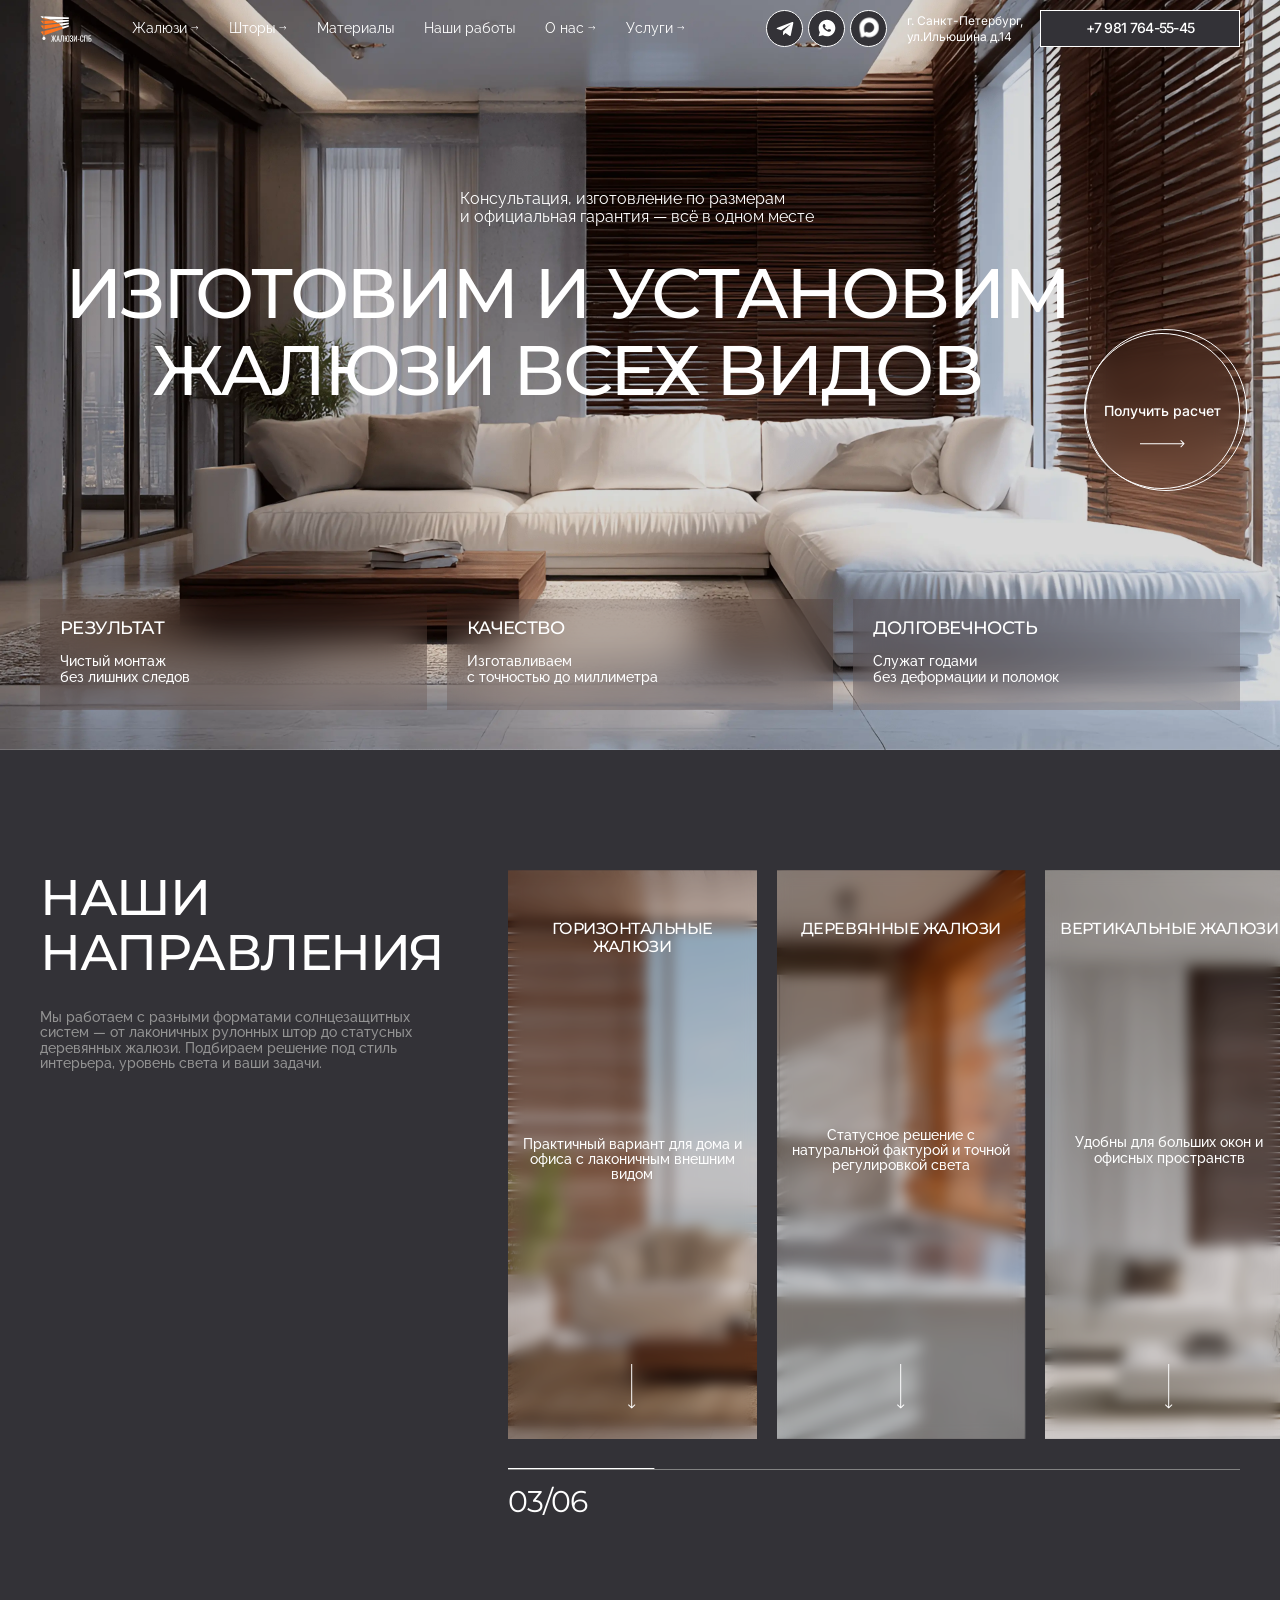
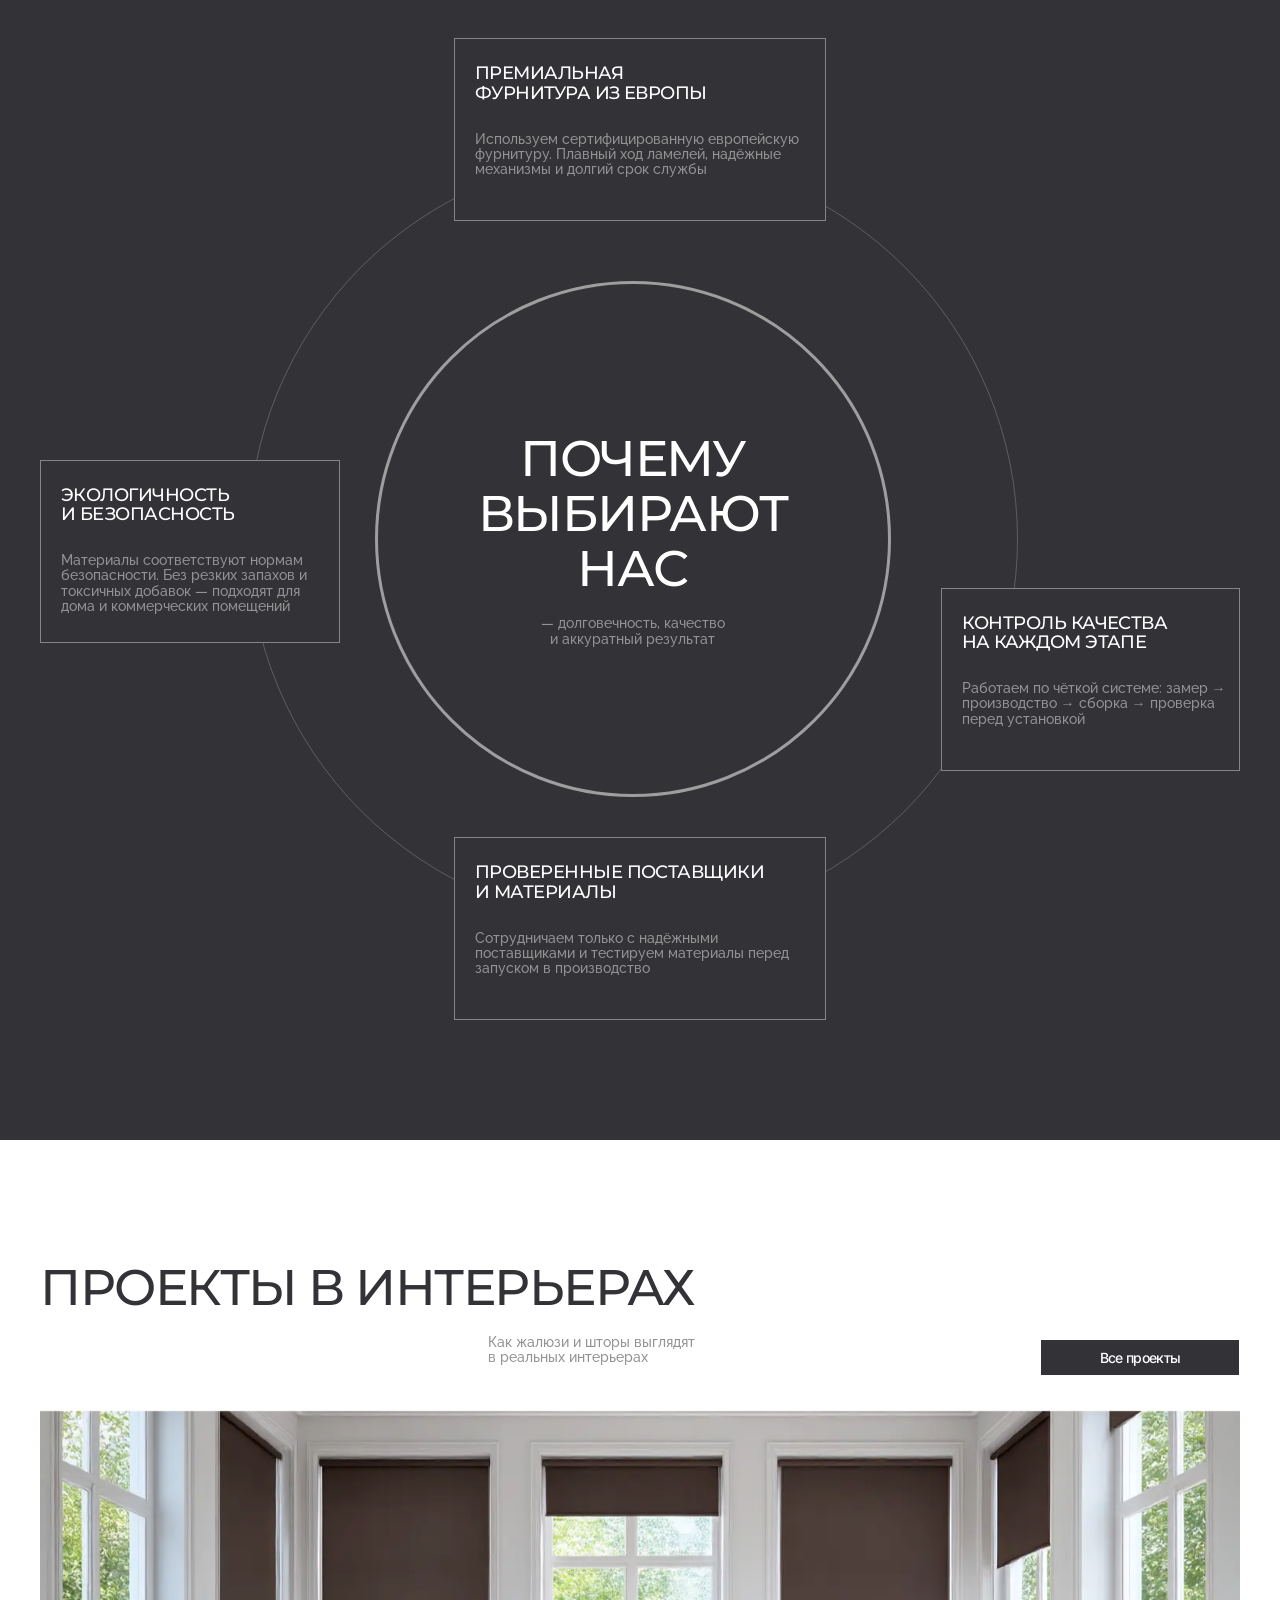
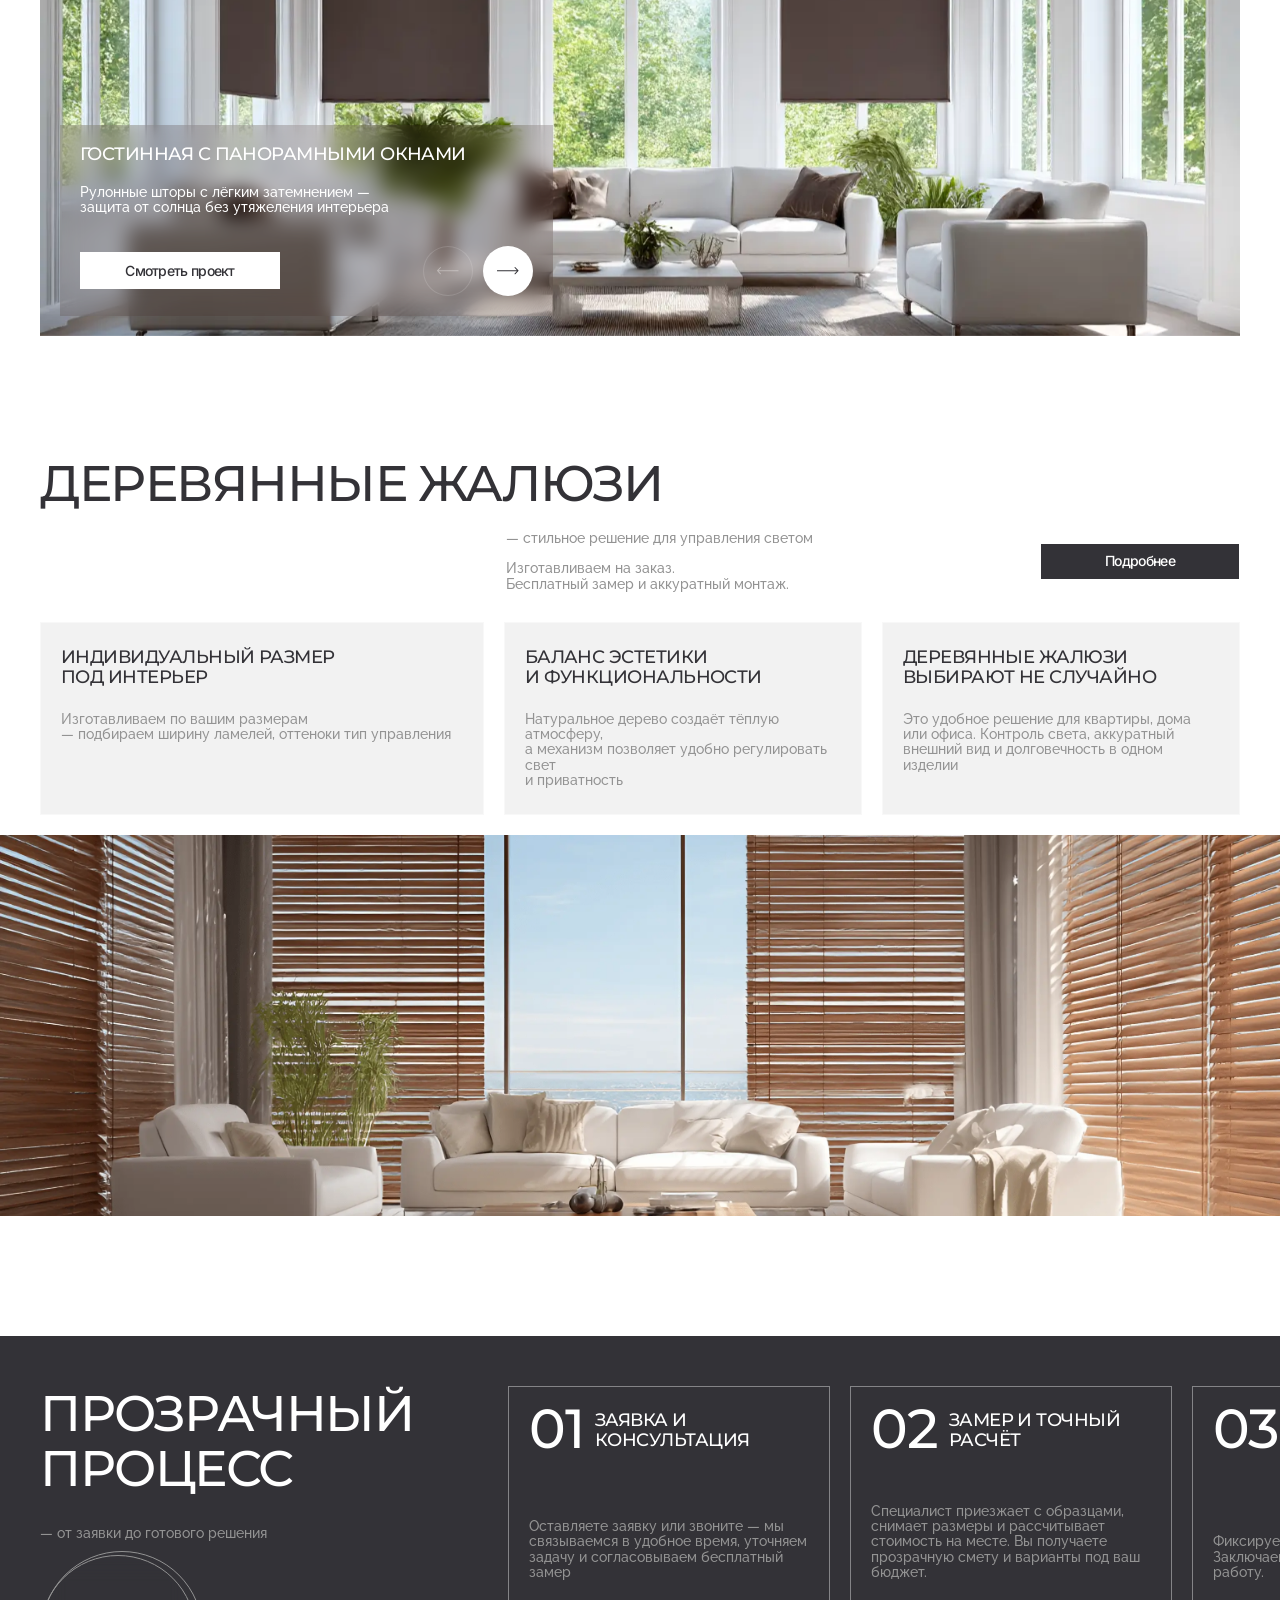
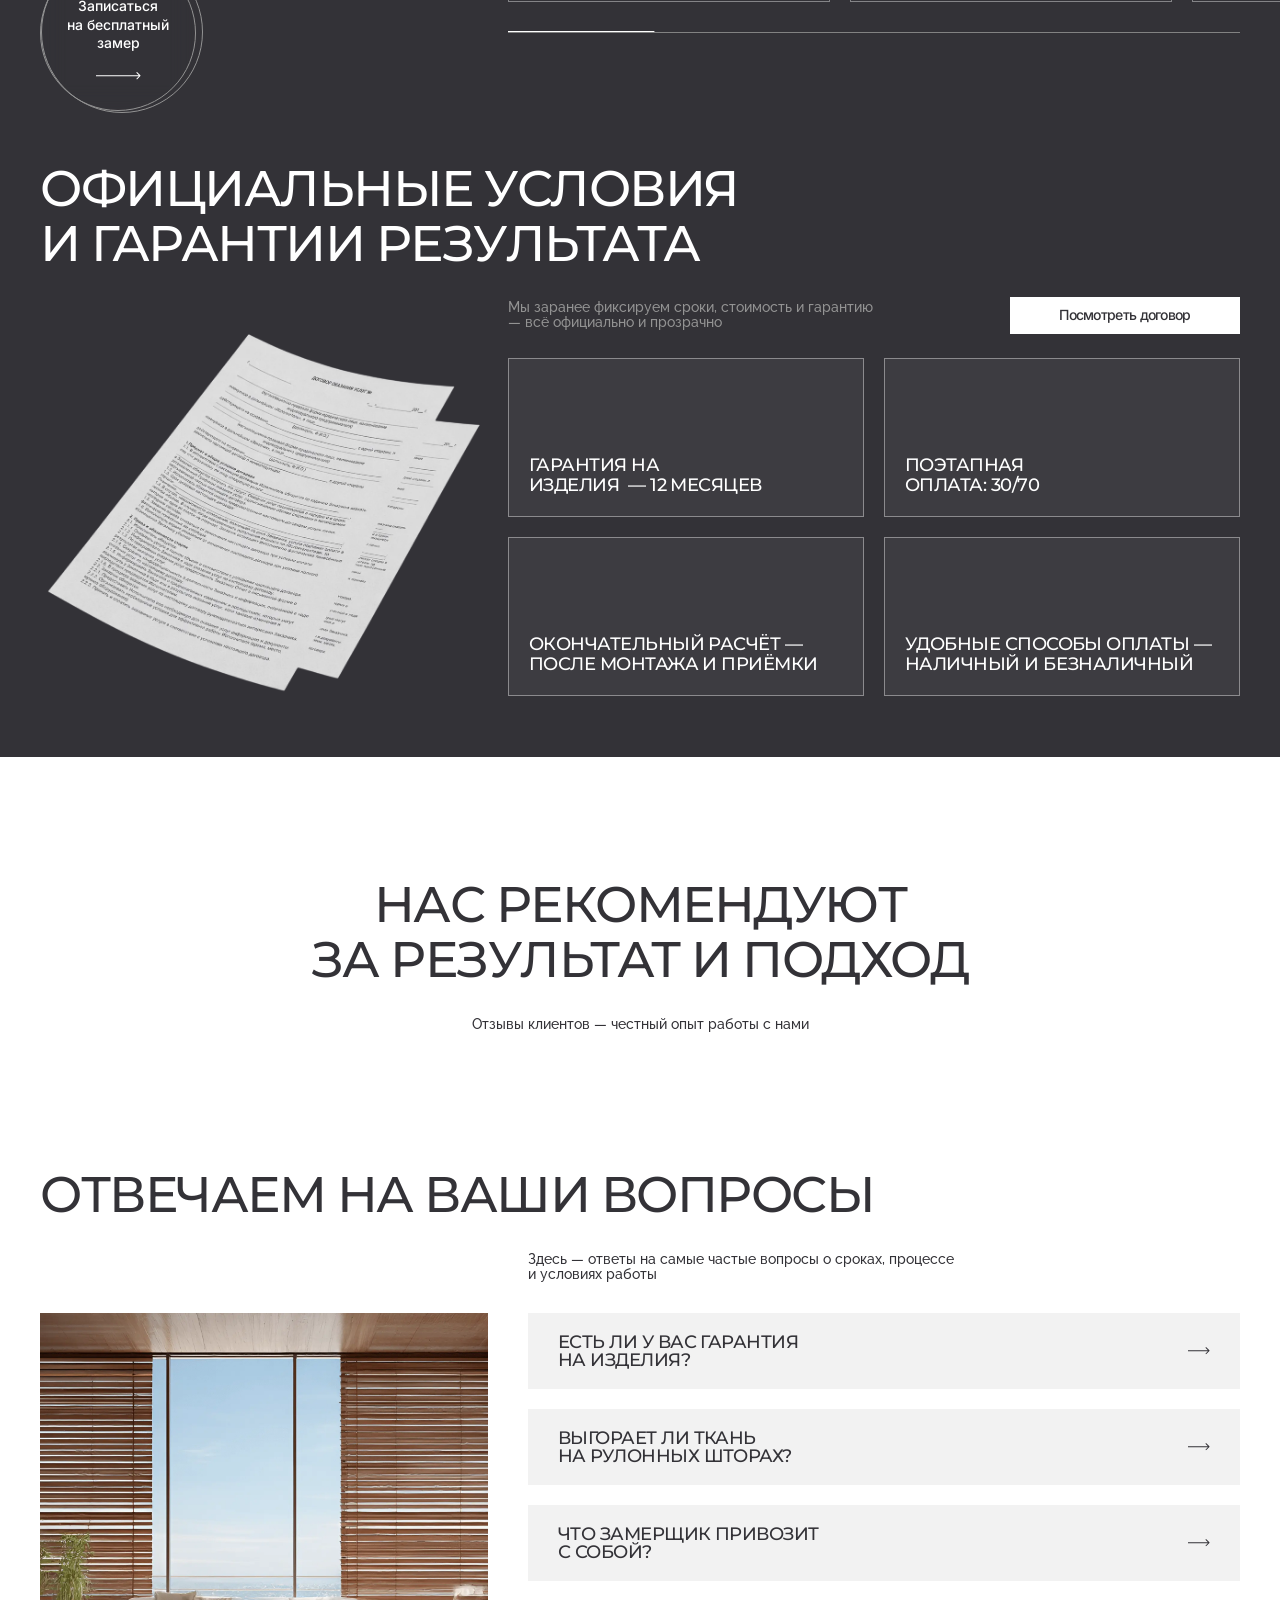
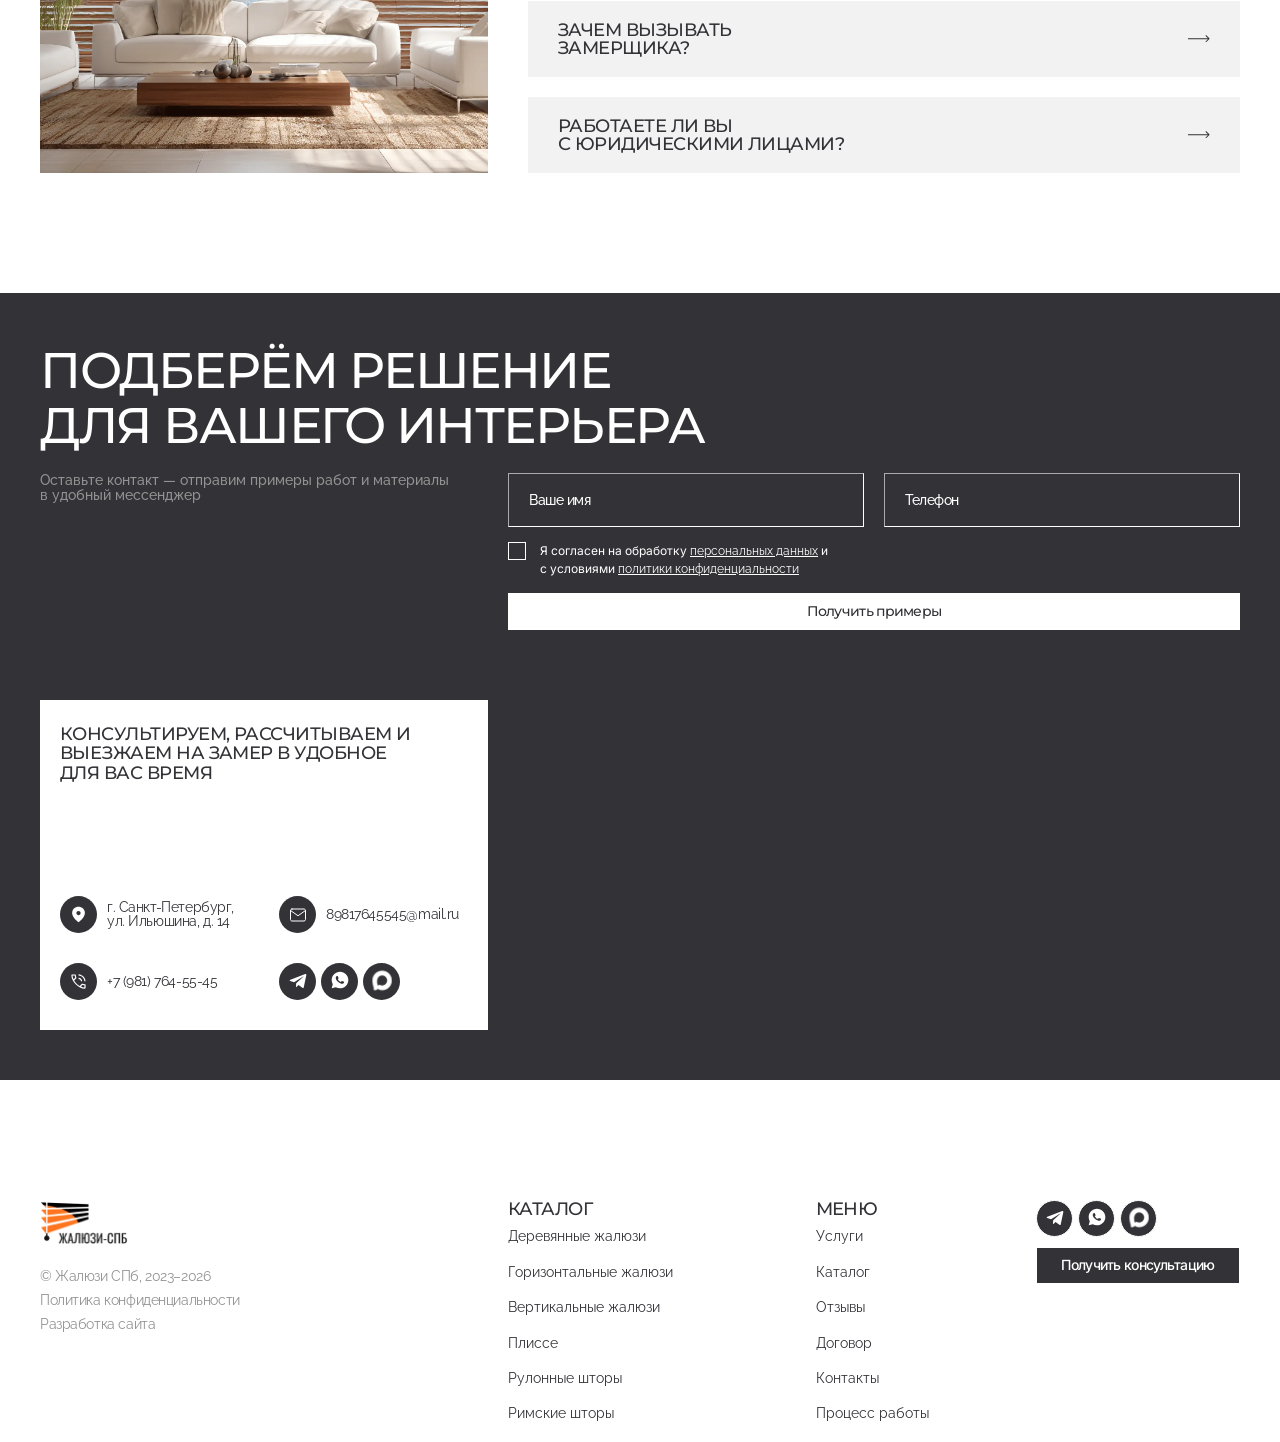
==== commit a8538501: "upd" ====
--- a/index.html
+++ b/index.html
@@ -298,7 +298,7 @@
 
 <section class="projects-section slider-section">
   <div class="container">
-    <h2>Проекты в интерьерах</h2>
+    <h2>Проекты <br class="mobile-br"> в интерьерах</h2>
     <div class="title-description">
       <p>Как жалюзи и шторы выглядят в реальных интерьерах</p>
       <a href="#" class="btn btn-dark btn-dark-border">Все проекты</a>
@@ -372,7 +372,7 @@
         <p>— стильное решение для управления светом</p>
         <p> Изготавливаем на заказ. <br> Бесплатный замер и аккуратный монтаж.</p>
       </div>
-      <a href="#" class="btn btn-dark">Подробнее</a>
+      <a href="#" class="btn btn-dark btn-border">Подробнее</a>
     </div>
     <div class="benefits-list">
       <div class="benefits-column">
@@ -550,7 +550,7 @@
 <section class="faq-section">
   <div class="container">
     <div class="title-description">
-      <h2>отвечаем на ваши вопросы</h2>
+      <h2>отвечаем на <br class="mobile-br"> ваши вопросы</h2>
       <div class="description">
         <p>Здесь — ответы на самые частые вопросы о сроках, процессе и условиях работы</p>
       </div>
@@ -644,12 +644,15 @@
 <section class="callback-section">
   <div class="container">
     <h2>Подберём решение
-      для вашего интерьера</h2>
+      <br class="br-pc">
+      <br class="mobile-br">
+      для вашего
+      <br class="mobile-br">
+      интерьера</h2>
     <div class="custom-row custom-row-form">
       <div class="left-column">
         <div class="description">
-          <p>Оставьте контакт — отправим примеры работ и материалы -в удобный мессенджер</p>
+          <p>Оставьте контакт — отправим примеры работ и материалы <br> в удобный мессенджер</p>
         </div>
       </div>
       <div class="right-column">
@@ -800,7 +803,7 @@
               <a href="#">Разработка сайта</a>
             </div>
           </div>
-          <div class="mobile-meta">
+          <div class="pc-meta">
             <ul class="socials-wrapper">
               <li class="social-link social-link-telegram">
                 <a href="#"></a>
--- a/css/style.min.css
+++ b/css/style.min.css
@@ -1,3 +1,3 @@
-*{box-sizing:border-box}body,h1,h2,h3,h4,p,figure,blockquote,dl,dd{margin:0}ul[role=list],ol[role=list]{list-style:none}html:focus-within{scroll-behavior:smooth}body{min-height:100vh;text-rendering:optimizeSpeed;line-height:1.5}a:not([class]){-webkit-text-decoration-skip:ink;text-decoration-skip-ink:auto}img,picture{max-width:100%;display:block}input,button,textarea,select{font:inherit;box-shadow:none;outline:none}@media(prefers-reduced-motion: reduce){html:focus-within{scroll-behavior:auto}*,*::before,*::after{animation-duration:.01ms !important;animation-iteration-count:1 !important;transition-duration:.01ms !important;scroll-behavior:auto !important}}*{font-family:"Raleway";color:#333237}a{transition:.3s;text-decoration:none}p{font-weight:500;font-size:14px;line-height:110%;color:#939393;margin-bottom:15px}p:last-child{margin-bottom:0}h1,.h1{font-family:"Montserrat";font-weight:500;font-size:70px;line-height:110%;letter-spacing:-0.03em;text-align:center;text-transform:uppercase;color:#fff;width:100%}h2,.h2{font-family:"Montserrat";font-weight:500;font-size:50px;line-height:110%;letter-spacing:-0.03em;text-transform:uppercase;margin-bottom:20px;width:100%}.card-title{font-family:"Montserrat";font-weight:500;line-height:110%;letter-spacing:-0.03em;text-transform:uppercase;font-size:18px}strong,span{font-family:inherit;line-height:inherit;letter-spacing:inherit;font-size:inherit;color:inherit}@media(max-width: 1200px){h1,.h1{font-size:60px}h2,.h2{font-size:40px}}@media(max-width: 1024px){h1,.h1{font-size:40px}h2,.h2{font-size:40px}p{font-size:12px}.card-title{font-size:14px}}@media(max-width: 600px){h1,.h1{font-size:34px}h2,.h2{font-size:30px;margin-bottom:10px}p{font-size:12px}}.sr-only{position:absolute;width:1px;height:1px;padding:0;margin:-1px;overflow:hidden;clip:rect(0, 0, 0, 0);white-space:nowrap;border:0}body::-webkit-scrollbar{width:6px}body::-webkit-scrollbar-track{background-color:#828282}body::-webkit-scrollbar-thumb{border-radius:20px;background-color:#fff}body.admin-bar header{top:20px}main{min-height:70vh}:root{--swiper-navigation-size: 0}.animate-block{opacity:0;width:100%;transform:translateY(-50px);transition:opacity 1s ease,transform 1s ease}.animate-block.animated{opacity:1;transform:translateY(0)}section{margin:120px 0}section:last-of-type{margin-bottom:0}.logo{display:flex;width:-moz-fit-content;width:fit-content}.logo img{max-width:52px;width:100%}.socials-wrapper{display:flex;align-items:center;padding:0;margin:0;list-style:none}.socials-wrapper li a{display:block;width:37px;height:37px;border-radius:50%;background-color:#333237;border:1px solid #fff;background-repeat:no-repeat;background-position:center;background-size:20px}.socials-wrapper li a:hover{background-color:#939393}.socials-wrapper li+li{margin-left:5px}.socials-wrapper li.social-link-telegram a{background-image:url(../img/icons/telegram.svg)}.socials-wrapper li.social-link-whatsapp a{background-image:url(../img/icons/whatsapp.svg);background-position:55% 45%}.socials-wrapper li.social-link-max a{background-image:url(../img/icons/max.svg);background-position:55% 45%}.title-description{display:flex;align-items:center;justify-content:center;width:100%;margin-bottom:30px}.title-description .btn{margin-left:auto}.slider-nav{display:flex;align-items:center;justify-content:space-between;width:100%}.slider-nav .project-buttons{display:flex;align-items:center}.slider-nav .project-buttons .swiper-button-prev,.slider-nav .project-buttons .swiper-button-next{position:static}.media-wrapper{display:flex;width:100%;height:100%;align-items:center;justify-content:center}.media-wrapper .btn-play{background-repeat:no-repeat;background-position:center;background-size:contain;width:94px;height:71px;background-image:url(../img/icons/btn-play.svg);position:absolute;cursor:pointer;transition:.3s}@media(max-width: 1024px){body:has(.header-nav.show){overflow:hidden}section{margin:80px 0}}@media(max-width: 600px){.logo img{max-width:47px}section{margin:50px 0}}@media(max-width: 600px){.title-description{flex-direction:column;align-items:flex-start;margin-bottom:15px}.title-description p{margin-bottom:20px}.title-description .btn{margin-left:0}}@media(max-width: 360px){.slider-nav{flex-direction:column;align-items:flex-start}.slider-nav .project-buttons{margin-top:15px}}.container{margin:0 auto;display:flex;flex-wrap:wrap;max-width:1440px;width:100%;padding:0 40px}.container-fluid{max-width:100%;width:100%}.d-flex{display:flex;flex-wrap:wrap}.justify-between{justify-content:space-between}.justify-end{justify-content:flex-end}.flex-column{flex-direction:column}.row{display:flex;margin:0 -10px;width:calc(100% + 20px);flex-wrap:wrap}[class*=col-]{padding:0 10px}.col-lg-1{width:8.33333333%}.col-lg-2{width:16.66666667%}.col-lg-3{width:25%}.col-lg-4{width:33.33333333%}.col-lg-5{width:41.66666667%}.col-lg-6{width:50%}.col-lg-7{width:58.33333333%}.col-lg-8{width:66.66666667%}.col-lg-9{width:75%}.col-lg-10{width:83.33333333%}.col-lg-11{width:91.66666667%}.col-lg-12{width:100%}@media(max-width: 1200px){.container{padding:0 20px}}@media(max-width: 1024px){.row{margin:0 -12px;width:calc(100% + 24px)}[class*=col-]{padding:0 12px}.col-md-1{width:8.33333333%}.col-md-2{width:16.66666667%}.col-md-3{width:25%}.col-md-4{width:33.33333333%}.col-md-5{width:41.66666667%}.col-md-6{width:50%}.col-md-7{width:58.33333333%}.col-md-8{width:66.66666667%}.col-md-9{width:75%}.col-md-10{width:83.33333333%}.col-md-11{width:91.66666667%}.col-md-12{width:100%}}@media(max-width: 600px){.col-m-1{width:8.33333333%}.col-m-2{width:16.66666667%}.col-m-3{width:25%}.col-m-4{width:33.33333333%}.col-m-5{width:41.66666667%}.col-m-6{width:50%}.col-m-7{width:58.33333333%}.col-m-8{width:66.66666667%}.col-m-9{width:75%}.col-m-10{width:83.33333333%}.col-m-11{width:91.66666667%}.col-m-12{width:100%}.container{padding:0 12px}}.btn{display:flex;justify-content:center;align-items:center;font-family:"Inter";font-weight:500;font-size:14px;line-height:130%;letter-spacing:-0.05em;padding:0 20px;height:37px;width:100%;max-width:200px;transition:.3s;cursor:pointer}.btn-dark{color:#fff;background-color:#333237;border:1px solid #fff}.btn-dark:hover{background-color:#fff;color:#333237}.btn-dark-border:hover{border-color:#333237}.btn-white{background-color:#fff;color:#333237;border:1px solid rgba(0,0,0,0)}.btn-white:hover{border-color:#fff;background-color:rgba(0,0,0,0);color:#fff}.btn-bordered{border:1px solid #333237;color:#333237;height:35px}.btn-circle{width:156px;height:156px;display:flex;flex-direction:column;align-items:center;justify-content:flex-end;padding:30px 15px;border-radius:50%;background-repeat:no-repeat;background-position:center;background-size:100% 100%;-webkit-backdrop-filter:blur(12.1000003815px);backdrop-filter:blur(12.1000003815px);border:1px solid #fff;flex:none;font-family:"Inter";font-weight:500;font-size:14px;line-height:130%;color:#fff;position:relative;text-align:center;transition:.3s}.btn-circle:before{content:"";display:block;width:160px;height:160px;border-radius:50%;border:1px solid #fff;position:absolute;left:0;top:-5px}.btn-circle:after{content:"";display:block;width:45px;height:8px;background-repeat:no-repeat;background-position:center;background-size:contain;background-image:url(../img/icons/btn-circle-arrow.svg);margin-top:20px;transition:.3s}.btn-circle:hover{background-color:#fff;color:#333237}.btn-circle:hover:after{background-image:url(../img/icons/btn-circle-arrow-dark.svg)}@media(max-width: 1024px){.btn-circle{width:128px;height:128px;font-size:12px;padding:15px}.btn-circle:before{width:132px;height:132px}}@media(max-width: 600px){.btn{height:30px;font-size:10px;max-width:171px}.btn-circle{width:111px;height:111px;font-size:10px}.btn-circle:before{width:113px;height:111px;top:-2px;left:0;border-left:0}.btn-circle:after{width:31px;margin-top:10px}}input[type=text],input[type=phone],input[type=email],input[type=tel]{font-weight:500;font-size:14px;line-height:100%;letter-spacing:-0.03em;padding:0 20px;color:#fff;background-color:rgba(0,0,0,0);border-color:#fff;border-width:1px;height:54px}input[type=text]::-moz-placeholder, input[type=phone]::-moz-placeholder, input[type=email]::-moz-placeholder, input[type=tel]::-moz-placeholder{font-weight:inherit;font-size:inherit;line-height:inherit;letter-spacing:inherit;color:inherit}input[type=text]::placeholder,input[type=phone]::placeholder,input[type=email]::placeholder,input[type=tel]::placeholder{font-weight:inherit;font-size:inherit;line-height:inherit;letter-spacing:inherit;color:inherit}input{max-width:100%;width:100%;border-radius:0}textarea{max-width:100%;width:100%;resize:none;padding:0 0 20px;height:40px;font-weight:300;font-size:16px;line-height:90%;letter-spacing:0;color:rgba(255,255,255,.6980392157);background-color:rgba(0,0,0,0);border-color:#fff;border-width:0 0 1px 0;border-radius:0}textarea::-webkit-scrollbar{width:0;display:none}textarea::-moz-placeholder{font-weight:inherit;font-size:inherit;line-height:inherit;letter-spacing:inherit;color:inherit}textarea::placeholder{font-weight:inherit;font-size:inherit;line-height:inherit;letter-spacing:inherit;color:inherit}@media(max-width: 1024px){input[type=text],input[type=phone],input[type=email],input[type=tel]{font-size:12px;height:37px}}@media(max-width: 600px){input[type=text],input[type=phone],input[type=email],input[type=tel]{padding:0 15px;height:42px}}.footer-menu{display:flex;flex-direction:column;list-style:none;padding:0;margin:0}.footer-menu li{display:flex;margin-bottom:20px}.footer-menu li:last-of-type{margin-bottom:0}.footer-menu li a{font-weight:400;font-size:14px;line-height:110%;display:flex}.footer-menu li a:hover{color:#9e9e9e}@media(max-width: 600px){.footer-menu li{margin-bottom:10px}.footer-menu li a{font-size:12px}}.main-menu{padding:0;display:flex;list-style:none;margin:0;align-items:center}.main-menu li+li{margin-left:30px}.main-menu li a{font-weight:400;font-size:14px;line-height:110%;color:#fff;display:flex;align-items:center}.main-menu li a:hover{color:#9e9e9e}.main-menu li.menu-item-arrow a:after{content:"";display:block;width:8px;height:8px;background-repeat:no-repeat;background-position:center;background-size:contain;margin-left:4px;background-image:url(../img/icons/menu-item-arrow.svg)}@media(max-width: 1230px){.main-menu li+li{margin-left:20px}}@media(max-width: 1110px){.main-menu li+li{margin-left:10px}}@media(max-width: 1024px){.main-menu{flex-direction:column;align-items:flex-start;margin-bottom:30px;padding-bottom:30px;border-bottom:1px solid #828282;width:100%}.main-menu li+li{margin-left:0;margin-top:20px}}@media(max-width: 600px){.main-menu li a{font-size:12px}}.slider-section{max-width:100%;position:relative;overflow:hidden}.slider-wrapper{max-width:100%;position:relative;width:100%}.slider-wrapper .swiper-pagination-progressbar{height:1px;background-color:#828282;position:relative;margin-top:30px}.slider-wrapper .swiper-pagination-progressbar .swiper-pagination-progressbar-fill{height:1px;background-color:#fff;top:-1px}.slider-wrapper .swiper-counter{margin-top:15px;color:#fff;font-family:"Montserrat";font-weight:400;font-size:30px;line-height:110%;letter-spacing:-0.03em;text-transform:uppercase}.slider-wrapper:has(.swiper-pagination-progressbar) .swiper-wrapper{height:auto}.swiper-slide{transition:.3s}.swiper-button-next,.swiper-button-prev{right:0;width:50px;height:50px;background-repeat:no-repeat;background-position:center;background-size:22px;transition:.3s;border-radius:50%}.swiper-button-prev{background-image:url(../img/icons/slider-button-arrow-white.svg);border:1px solid rgba(255,255,255,.4)}.swiper-button-prev.type-two{transform:scaleX(-1);background-color:rgba(0,0,0,0);border:1px solid #333237;background-image:url(../img/icons/slider-button-arrow-black.svg)}.swiper-button-next{background-image:url(../img/icons/slider-button-arrow-black.svg);background-color:#fff;margin-left:10px}.swiper-button-next.type-two{background-image:url(../img/icons/slider-button-arrow-white.svg);background-color:#333237;transform:scaleX(-1)}@media(max-width: 1024px){.slider-wrapper .swiper-pagination-progressbar .swiper-pagination-progressbar-fill{top:0}}@media(max-width: 600px){.swiper-button-next,.swiper-button-prev{width:40px;height:40px;background-size:18px}.slider-wrapper .swiper-pagination-progressbar{margin-top:15px}}@keyframes fadeIn{from{opacity:0}to{opacity:1}}.modal-dialog{position:fixed;right:0;top:0;z-index:9999;opacity:0;width:100%;height:100%;overflow-y:auto;justify-content:center;align-items:center;visibility:hidden;transition:opacity .5s ease-in-out;display:flex;background:rgba(54,52,52,.9);margin:0}.modal-dialog .modal-body{width:100%;max-width:1100px;padding:80px 110px 65px;margin:auto;position:relative;overflow:hidden}.modal-dialog.modal-closing{opacity:0;transition:.5s}.modal-dialog.modal-opening{opacity:1;display:flex;animation:fadeIn .5s ease;visibility:visible;pointer-events:initial}.modal-dialog .modal-content{width:100%;background-color:rgba(0,0,0,0);border:none;box-shadow:none}.modal-dialog .modal-open{overflow:hidden;pointer-events:none}.modal-dialog .modal-close{position:absolute;right:15px;top:15px;border:none;cursor:pointer;background-image:url(../img/icons/close-modal.svg);background-repeat:no-repeat;background-position:center;background-size:contain;background-color:rgba(0,0,0,0);width:24px;height:24px;padding:0;z-index:1}.accordion-block{width:100%}.accordion-block .accordion-item{transition:all .3s;overflow:hidden;background-color:#f2f2f2;margin-bottom:20px}.accordion-block .accordion-item:last-of-type{margin-bottom:0}.accordion-block .accordion-item .accordion-item-header{width:100%;cursor:pointer;display:flex;align-items:center;justify-content:space-between;transition:all ease .3s;position:relative;font-family:"Montserrat";font-weight:500;font-size:18px;line-height:100%;letter-spacing:-0.03em;text-transform:uppercase;padding:20px 30px;min-height:76px}.accordion-block .accordion-item .accordion-item-header:after{content:"";display:block;width:22px;height:22px;background-repeat:no-repeat;background-position:center;background-size:contain;background-image:url(../img/icons/faq-accordion-arrow.svg);transition:.3s;flex:none;margin-left:20px}.accordion-block .accordion-item .accordion-item-content{overflow:hidden;width:100%;transition:height .3s ease-in-out;height:0}.accordion-block .accordion-item .accordion-item-content .accordion-content-wrapper{padding:0 30px 20px}.accordion-block .accordion-item .accordion-item-content .accordion-content-wrapper *{color:#333237}.accordion-block .accordion-item:first-of-type{padding-top:0}.accordion-block .accordion-item.active .accordion-item-header:after{transform:rotate(90deg)}.accordion-block .accordion-item.active .accordion-item-content{transition:height .3s ease-in-out}@media(max-width: 600px){.accordion-block .accordion-item{margin-bottom:10px}.accordion-block .accordion-item .accordion-item-header{font-size:14px;padding:12px 15px}.accordion-block .accordion-item .accordion-item-header:after{width:14px;height:12px;background-size:cover;background-position:100% 50%}.accordion-block .accordion-item .accordion-item-content .accordion-content-wrapper{padding:0 12px 15px}}.default-banner{height:750px;margin:0;position:relative}.default-banner .banner-back{position:absolute;top:0;left:0;width:100%;height:100%}.default-banner .banner-back img{width:100%;height:100%;-o-object-fit:cover;object-fit:cover}.default-banner .banner-back .back-mobile{display:none}.default-banner .container{height:inherit}.default-banner .banner-wrapper{width:100%;height:inherit;padding:190px 0 40px;display:flex;flex-direction:column;position:relative;z-index:1}.default-banner .banner-content{width:100%;margin:0 auto}.default-banner .banner-content .btn-circle{padding-bottom:40px}.default-banner .banner-content .banner-title{display:flex;align-items:flex-end;justify-content:flex-end}.default-banner .banner-content .banner-title h1{margin-right:2px;max-width:1030px}.default-banner .banner-content .banner-title .btn-circle{margin-bottom:-80px}.default-banner .banner-content .banner-description{width:100%;max-width:360px;margin:0 auto 30px}.default-banner .banner-content .banner-description p{font-size:16px;color:#fff;font-weight:400}.default-banner .banner-benefits{display:grid;grid-template-columns:repeat(3, 1fr);width:100%;margin-top:auto;grid-gap:20px}.default-banner .banner-benefits .benefit-card{padding:20px 20px 25px;-webkit-backdrop-filter:blur(20px);backdrop-filter:blur(20px);background:rgba(60,38,34,.2)}.default-banner .banner-benefits .benefit-card .card-title{font-size:18px;color:#fff;margin-bottom:15px}.default-banner .banner-benefits .benefit-card .card-description p{color:#fff}.default-banner:has(.breadcrumbs-wrapper) .banner-wrapper{padding:96px 0 50px;align-items:flex-end;justify-content:flex-end}.default-banner:has(.breadcrumbs-wrapper) .banner-content{margin-top:80px}.default-banner:not(.home-banner) .banner-content .banner-title{margin-bottom:0}@media(max-width: 1200px){.default-banner .banner-content .banner-description{max-width:700px}}@media(max-width: 1024px){.default-banner{height:initial}.default-banner .banner-back .back-pc{display:none}.default-banner .banner-back .back-mobile{display:block;-o-object-position:0% 65%;object-position:0% 65%}.default-banner .banner-content .banner-description{max-width:500px;margin-bottom:15px}.default-banner .banner-content .banner-description p{font-size:14px;margin-bottom:0}.default-banner .banner-content .banner-title{flex-direction:column;margin-bottom:15px}.default-banner .banner-content .banner-title .btn-circle{margin-bottom:0;margin-top:15px}.default-banner .banner-benefits{grid-template-columns:repeat(2, 1fr)}.default-banner .banner-benefits .benefit-card{padding:15px}.default-banner .banner-benefits .benefit-card .card-title{font-size:14px}.default-banner .banner-benefits .benefit-card:last-of-type{grid-column:span 2}.default-banner:has(.breadcrumbs-wrapper) .banner-wrapper{align-items:flex-start}}@media(max-width: 600px){.default-banner .banner-back .back-mobile{-o-object-position:0% 100%;object-position:0% 100%}.default-banner .banner-wrapper{padding:105px 0 50px}.default-banner .banner-content .banner-title .btn-circle{margin-top:0;padding:10px 10px 30px 10px}.default-banner .banner-content .banner-title h1{max-width:342px;margin:0 auto}.default-banner .banner-content .banner-description{margin-left:0}.default-banner .banner-benefits{grid-gap:10px}.default-banner .banner-benefits .benefit-card .card-title{margin-bottom:12px}.default-banner:has(.breadcrumbs-wrapper) .banner-wrapper{padding:66px 0;min-height:663px;justify-content:flex-start}.default-banner:has(.breadcrumbs-wrapper) .banner-content{margin-top:80px}}.secondary-banner .banner-content .banner-description p{font-size:12px;max-width:310px}.secondary-banner .banner-content .banner-description{max-width:415px}.secondary-banner .banner-content .banner-title{flex-direction:column;align-items:center}.secondary-banner .banner-content .banner-title .btn-circle{align-self:flex-end;margin-bottom:0;margin-top:10px;padding-bottom:20px}.directions-section{margin:0;padding:120px 0;background-color:#333237}.directions-section .custom-row .left-column{background-color:#333237}.directions-section .custom-row .left-column:before{content:"";width:3000px;background-color:#333237;position:absolute;left:-3000px;height:100%;z-index:2}.directions-section h2{color:#fff;margin-bottom:30px}.directions-section .description p{max-width:400px}.directions-section .swiper-slide{background-repeat:no-repeat;background-position:center;background-size:cover;height:569px}.directions-section .direction-card{height:100%;-webkit-backdrop-filter:blur(7.0999999046px);backdrop-filter:blur(7.0999999046px);background-color:rgba(60,38,34,.2);padding:50px 10px 30px;display:flex;flex-direction:column;justify-content:space-between;align-items:center;transition:.3s}.directions-section .direction-card:after{content:"";display:block;width:8px;height:45px;background-repeat:no-repeat;background-position:center;background-size:contain;background-image:url(../img/icons/arrow-down.svg);transition:.3s}.directions-section .direction-card .card-title{text-align:center;color:#fff;font-size:16px;transition:.3s}.directions-section .direction-card .card-description{transition:.3s}.directions-section .direction-card .card-description p{max-width:220px;width:100%;margin:0 auto;text-align:center;color:#fff}.directions-section .direction-card:hover{-webkit-backdrop-filter:none;backdrop-filter:none}.directions-section .direction-card:hover .card-title,.directions-section .direction-card:hover .card-description{opacity:0}.directions-section .direction-card:hover:after{opacity:0}@media(max-width: 1024px){.directions-section{padding:80px 0}.directions-section h2{max-width:400px}}@media(max-width: 600px){.directions-section{padding:50px 0}.directions-section h2{max-width:300px;margin-bottom:10px}.directions-section .slider-wrapper .swiper-pagination-progressbar{margin-top:75px}.directions-section .swiper-slide{height:424px}.directions-section .direction-card{padding:40px 30px;position:relative}.directions-section .direction-card:after{position:absolute;bottom:-45px;background-position:0 100%;height:30px}.directions-section .direction-card .card-title{font-size:14px}.directions-section .direction-card .card-description p{font-size:10px;max-width:150px}}.advantages-section{position:relative;background-color:#333237;padding:0 0 120px;display:flex;align-items:center;justify-content:center;margin:0;min-height:1010px}.advantages-section .advantage-card-head{border:3px solid #9e9e9e;aspect-ratio:1/1;max-width:516px;min-width:516px;border-radius:50%;width:100%;display:flex;align-items:center;justify-content:center;flex-direction:column;margin:60px 0 40px;position:relative}.advantages-section .advantage-card-head:after{content:"";display:block;border-radius:100%;border:1px solid rgba(158,158,158,.4);aspect-ratio:1/1;max-width:768px;min-width:768px;width:100%;position:absolute}.advantages-section .advantage-card-head h2{text-align:center;color:#fff;margin-bottom:0;padding:0 10px;position:relative;z-index:1}.advantages-section .advantage-card-head .description{margin-top:20px}.advantages-section .advantage-card-head .description p{text-align:center;max-width:190px;margin:0 auto}.advantages-section .advantage-card{padding:25px 12px 25px 20px;max-width:372px;width:100%;border:1px solid rgba(255,255,255,.4);min-height:183px;position:relative;z-index:1;background-color:#333237}.advantages-section .advantage-card .card-title{margin-bottom:28px;color:#fff}.advantages-section .advantage-row{width:100%;display:flex;justify-content:center;align-items:center}@media(max-width: 1024px){.advantages-section{padding:0 0 80px;min-height:initial}.advantages-section .advantage-row{flex-direction:column}.advantages-section .advantage-row .advantage-card{margin-bottom:20px}.advantages-section .advantage-row .advantage-card:last-of-type{margin-bottom:0}.advantages-section .advantage-row .advantage-card:nth-of-type(odd){align-self:flex-start}.advantages-section .advantage-row .advantage-card:nth-of-type(even){align-self:flex-end}.advantages-section .advantage-row-top{margin-bottom:20px}.advantages-section .advantage-row-middle .advantage-card-head:after{max-width:423px;min-width:423px}.advantages-section .advantage-row-middle .advantage-card:nth-of-type(odd){align-self:flex-end}.advantages-section .advantage-row-middle .advantage-card:nth-of-type(even){align-self:flex-start}.advantages-section .advantage-row-bottom{margin-top:20px}.advantages-section .advantage-card-head{max-width:295px;min-width:295px;margin:0 0 6px}.advantages-section .advantage-card-head h2{font-size:28px}.advantages-section .advantage-card{padding:15px;min-height:initial;max-width:230px}.advantages-section .advantage-card .card-title{margin-bottom:10px}}@media(max-width: 600px){.advantages-section .advantage-row-middle .advantage-card-head:after{max-width:318px;min-width:318px}.advantages-section .advantage-card-head{max-width:262px;min-width:262px}.advantages-section .advantage-card-head h2{font-size:24px}.advantages-section .advantage-card-head h2 br{display:none}.advantages-section .advantage-card-head .description{margin-top:15px}.advantages-section .advantage-card{max-width:210px;padding:15px 6px 15px 15px}.advantages-section .advantage-card .card-description p{font-size:10px}}.projects-section .title-description p{max-width:210px;margin-left:35vw}.projects-section .projects-slider .swiper-slide{position:relative;height:525px;background-repeat:no-repeat;background-position:center;background-size:cover;padding:20px;display:flex;align-items:flex-end}.projects-section .projects-slider .project-content{padding:20px;-webkit-backdrop-filter:blur(10px);backdrop-filter:blur(10px);background:rgba(60,38,34,.2);max-width:493px;width:100%}.projects-section .projects-slider .project-content .card-title{color:#fff;margin-bottom:20px}.projects-section .projects-slider .project-content .card-description{margin-bottom:30px}.projects-section .projects-slider .project-content .card-description p{color:#fff;max-width:337px;width:100%}.projects-section.projects-section-dark{background-color:#333237;margin-top:0;padding-bottom:45px}.projects-section.projects-section-dark .title-description{align-items:flex-end}.projects-section.projects-section-dark h2{color:#fff;margin-bottom:0}@media(max-width: 1024px){.projects-section .title-description p{margin-left:0}.projects-section .projects-slider .project-content{padding:15px}}@media(max-width: 600px){.projects-section .projects-slider .swiper-slide{height:530px;background-position:65% 0;padding:12px}.projects-section .projects-slider .project-content .card-title{margin-bottom:15px}.projects-section.projects-section-dark .title-description{align-items:flex-start;margin-bottom:20px}.projects-section.projects-section-dark .title-description h2{margin-bottom:15px}}@media(max-width: 360px){.projects-section{padding-bottom:20px}}.category-section .title-description .description{margin-left:calc(38% + 10px);max-width:31%;width:100%}.category-section .benefits-list{display:flex;width:calc(100% + 20px);margin:0 -10px;flex-wrap:wrap}.category-section .benefits-list .benefits-column{padding:0 10px;width:31%}.category-section .benefits-list .benefits-column:nth-of-type(1){width:38%}.category-section .benefits-list .benefit-item{padding:25px 20px;background:#f2f2f2;border:1px solid rgba(255,255,255,.4);height:100%}.category-section .benefits-list .benefit-item .card-title{margin-bottom:24px}.category-section .category-image{width:100%;height:381px;margin-top:20px;-o-object-fit:cover;object-fit:cover}@media(min-width: 1500px){.category-section .category-image{height:461px}}@media(min-width: 1700px){.category-section .category-image{height:541px}}@media(max-width: 1024px){.category-section .title-description{margin-bottom:10px}.category-section .title-description .description{margin-left:0;max-width:50%}.category-section .benefits-list .benefits-column{width:100%;padding-top:20px}.category-section .benefits-list .benefits-column:nth-of-type(1),.category-section .benefits-list .benefits-column:nth-of-type(2),.category-section .benefits-list .benefits-column:nth-of-type(3){width:100%}.category-section .benefits-list .benefit-item{padding:15px}}@media(max-width: 600px){.category-section{padding-bottom:70px}.category-section h2{max-width:300px}.category-section .title-description p{margin-bottom:10px}.category-section .title-description p:last-of-type{margin-bottom:0}.category-section .title-description .description{max-width:100%;margin-bottom:20px}.category-section .benefits-list .benefits-column{padding-top:10px}.category-section .benefits-list .benefit-item .card-title{margin-bottom:15px}.category-section .benefits-list .benefit-item .card-description p{text-wrap:balance}.category-section .benefits-list .benefit-item .card-description p br{display:none}.category-section .category-image{height:200px;margin-top:10px}}.process-section{background-color:#333237;padding:50px 0;margin:0}.process-section .custom-row .left-column{background-color:#333237}.process-section .custom-row .left-column:before{content:"";width:3000px;background-color:#333237;position:absolute;left:-3000px;height:100%;z-index:2}.process-section h2{color:#fff;margin-bottom:30px}.process-section .description{margin-bottom:14px}.process-section .description p{max-width:400px}.process-section .btn-circle{border-color:#939393}.process-section .btn-circle:before{border-color:#939393}.process-section .process-slider{counter-reset:card-counter}.process-section .process-slider .swiper-slide{counter-increment:card-counter;height:auto}.process-section .process-card{padding:20px;min-height:216px;height:100%;border:1px solid rgba(255,255,255,.4);display:flex;flex-direction:column;justify-content:space-between}.process-section .process-card .card-title{color:#fff;display:flex;align-items:flex-end;margin-bottom:40px}.process-section .process-card .card-title:before{content:counter(card-counter, decimal-leading-zero);font-weight:500;font-size:55px;margin-right:10px;line-height:80%}.process-section .process-card .card-description p{color:#939393}.process-section.process-section-light{background-color:#fff;padding-top:120px}.process-section.process-section-light .custom-row .left-column{background-color:#fff}.process-section.process-section-light .custom-row .left-column:before{background-color:#fff}.process-section.process-section-light .slider-wrapper .swiper-pagination-progressbar{background-color:#d3d3d3}.process-section.process-section-light .slider-wrapper .swiper-pagination-progressbar .swiper-pagination-progressbar-fill{background-color:#333237}.process-section.process-section-light h2{color:#333237}.process-section.process-section-light .description p{color:#333237}.process-section.process-section-light .btn-circle{color:#333237}.process-section.process-section-light .btn-circle:after{background-image:url(../img/icons/btn-circle-arrow-dark.svg)}.process-section.process-section-light .btn-circle:hover{background-color:#333237;color:#fff}.process-section.process-section-light .btn-circle:hover:after{background-image:url(../img/icons/btn-circle-arrow.svg)}.process-section.process-section-light .process-card{background-color:#f2f2f2}.process-section.process-section-light .process-card .card-title{color:#333237}.process-section.process-section-light .process-card .card-description p{color:#333237}@media(max-width: 1024px){.process-section h2{margin-bottom:20px}.process-section .description{margin-bottom:20px}.process-section .custom-row{flex-wrap:nowrap}.process-section .custom-row .left-column{margin-bottom:0}.process-section .custom-row .left-column,.process-section .custom-row .right-column{max-width:50%}.process-section .process-card{padding:15px;min-height:162px}.process-section .process-card .card-title{margin-bottom:20px}.process-section .process-card .card-title:before{font-size:40px}.process-section.process-section-light{padding-top:50px}}@media(max-width: 600px){.process-section h2{margin-bottom:10px}.process-section .description{margin-bottom:0}.process-section .title-wrapper{padding-top:14px}.process-section .custom-row{flex-wrap:wrap;position:relative}.process-section .custom-row .left-column{position:static;display:flex;margin-bottom:15px}.process-section .custom-row .left-column,.process-section .custom-row .right-column{max-width:100%}.process-section .process-card{min-height:152px}.process-section .process-card .card-title:before{font-size:30px;margin-right:14px;line-height:90%}}@media(max-width: 370px){.process-section .title-wrapper{margin-bottom:15px}.process-section .custom-row .left-column{flex-wrap:wrap}}.terms-section{background-color:#333237;margin:0;padding:120px 0}.terms-section h2{max-width:735px;color:#fff;margin-bottom:26px}.terms-section .terms-image img{max-width:508px;height:436px;width:100%;-o-object-fit:contain;object-fit:contain}.terms-section .terms-content-head{display:flex;align-items:center;width:100%;justify-content:space-between;margin-bottom:24px}.terms-section .terms-content-head .btn{max-width:230px}.terms-section .terms-content-head .description p{max-width:370px}.terms-section .term-list{width:100%;display:grid;grid-template-columns:repeat(2, 1fr);grid-gap:20px}.terms-section .term-list .term-card{height:159px;display:flex;align-items:flex-end;width:100%;border:1px solid rgba(255,255,255,.4);padding:20px;background-color:rgba(242,242,242,.0509803922)}.terms-section .term-list .term-card .card-title{color:#fff}.terms-section .btn-mobile{display:none}.process-section+.terms-section{padding:0 0 24px}@media(max-width: 1024px){.terms-section .term-list .term-card{padding:15px}.terms-section .terms-image{display:flex;width:100%;justify-content:center}}@media(max-width: 600px){.terms-section{padding-bottom:10px}.terms-section .container{padding-right:0}.terms-section h2{margin-bottom:10px}.terms-section .terms-content-head .description p{max-width:320px}.terms-section .btn-pc{display:none}.terms-section .btn-mobile{display:flex}.terms-section .custom-row{padding-right:12px}.terms-section .custom-row .left-column{margin-bottom:0}.terms-section .custom-row .right-column{order:-1;margin-bottom:15px}.terms-section .terms-image{flex-direction:column}.terms-section .term-list{grid-gap:10px}.terms-section .term-list .term-card{min-height:97px;height:initial;padding:15px 6px 15px 15px}.terms-section .term-list .term-card .card-title br{display:none}.terms-section .terms-image img{height:initial;max-width:297px;margin:0 auto}}@media(max-width: 370px){.terms-section .term-list{grid-template-columns:1fr}}.testimonials-section h2{text-align:center;max-width:880px;margin:0 auto 30px}.testimonials-section .description{width:100%;margin-bottom:16px}.testimonials-section .description p{text-align:center;color:#333237;line-height:100%}@media(max-width: 1024px){.testimonials-section h2{max-width:640px}}@media(max-width: 600px){.testimonials-section h2{margin-bottom:10px}.testimonials-section .description{margin-bottom:20px}}.custom-row{display:flex;width:100%}.custom-row .left-column{max-width:39%;width:100%;position:relative;z-index:2;padding-right:20px}.custom-row .right-column{max-width:61%;width:100%}@media(max-width: 1024px){.custom-row{flex-wrap:wrap}.custom-row .left-column{max-width:100%;padding-right:0;margin-bottom:25px}.custom-row .right-column{max-width:100%}}.faq-section .title-description{flex-direction:column}.faq-section .title-description h2{margin-bottom:30px}.faq-section .title-description .description{margin-left:39%;width:100%;max-width:61%;padding-left:20px}.faq-section .title-description .description p{max-width:430px;color:#333237}.faq-section .title-description .description p:last-of-type{margin-bottom:0}.faq-section .custom-row .right-column{padding-left:20px}.faq-section .faq-image{height:100%}.faq-section .faq-image img{width:100%;height:460px;-o-object-fit:cover;object-fit:cover}@media(max-width: 1024px){.faq-section .custom-row .left-column{display:none}.faq-section .custom-row .right-column{padding-left:0}.faq-section .title-description{align-items:flex-start}.faq-section .title-description .description{margin-left:0;padding-left:0;max-width:100%}.faq-section .title-description .description p{max-width:100%}}@media(max-width: 600px){.faq-section .title-description{margin-bottom:20px}.faq-section .title-description h2{margin-bottom:10px}}.callback-section{background-color:#333237;padding:50px 0;margin:0}.callback-section h2{color:#fff;max-width:722px}.callback-section .custom-row-form{margin-bottom:55px}.callback-section .description p{max-width:410px}.callback-section .form-wrapper{width:100%}.callback-section .form-wrapper form{width:100%}.callback-section .form-wrapper form>p{display:flex;flex-wrap:wrap;justify-content:space-between;width:100%}.callback-section .form-wrapper form>p .wpcf7-form-control-wrap{max-width:calc(50% - 10px);width:100%;margin-bottom:15px}.callback-section .contacts-block{height:330px;background-color:#fff;padding:25px 20px 30px;display:flex;flex-direction:column;justify-content:space-between;width:100%}.callback-section .contacts-block .contact-title{font-family:"Montserrat";font-weight:500;font-size:18px;line-height:110%;letter-spacing:-0.03em;text-transform:uppercase;margin-bottom:20px;max-width:370px}.callback-section .contacts-block .contacts-wrapper{display:grid;grid-template-columns:repeat(2, 1fr);grid-gap:30px 80px}.callback-section .contacts-block .contacts-wrapper .contact-item{display:flex;align-items:center}.callback-section .contacts-block .contacts-wrapper .contact-item a,.callback-section .contacts-block .contacts-wrapper .contact-item p{font-weight:400;font-size:14px;line-height:100%;letter-spacing:-0.03em;color:#333237}.callback-section .contacts-block .contacts-wrapper .contact-item a:hover{color:#9e9e9e}.callback-section .contacts-block .contacts-wrapper .contact-item:before{content:"";display:block;background-repeat:no-repeat;background-position:center;background-size:19px;width:37px;height:37px;border-radius:50%;flex:none;margin-right:10px;background-color:#333237}.callback-section .contacts-block .contacts-wrapper .contact-item.contact-item-address:before{background-image:url(../img/icons/contact-ico-map.svg)}.callback-section .contacts-block .contacts-wrapper .contact-item.contact-item-mail:before{background-image:url(../img/icons/contact-ico-mail.svg)}.callback-section .contacts-block .contacts-wrapper .contact-item.contact-item-phone:before{background-image:url(../img/icons/contact-ico-phone.svg)}.callback-section .contacts-block .contacts-wrapper .socials-wrapper li a{border:none}.callback-section .map-wrapper{height:330px;width:100%}.callback-section .map-wrapper iframe{border:none;width:100%;height:inherit;-o-object-fit:cover;object-fit:cover}@media(max-width: 1400px){.callback-section .contacts-block .contacts-wrapper{grid-gap:30px}}@media(max-width: 1200px){.callback-section .contacts-block{height:initial}.callback-section .contacts-block .contacts-wrapper{grid-template-columns:1fr;grid-gap:15px}.callback-section .map-wrapper{height:100%}}@media(max-width: 1024px){.callback-section .custom-row .left-column{margin-bottom:0}.callback-section .custom-row-form{margin-bottom:0}.callback-section .custom-row-contacts{flex-wrap:nowrap;justify-content:space-between}.callback-section .custom-row-contacts .left-column{margin-bottom:0}.callback-section .custom-row-contacts .left-column,.callback-section .custom-row-contacts .right-column{width:calc(50% - 10px)}.callback-section .form-wrapper{margin-top:20px}.callback-section .wpcf7 form input[type=submit],.callback-section .wpcf7 form input[type=button]{max-width:calc(50% - 10px)}.callback-section .contacts-block{padding:15px}.callback-section .contacts-block .contact-title{font-size:14px}.callback-section .contacts-block .contacts-wrapper{grid-template-columns:repeat(2, 1fr);grid-gap:20px 10px}.callback-section .contacts-block .contacts-wrapper .contact-item a,.callback-section .contacts-block .contacts-wrapper .contact-item p{font-size:12px}}@media(max-width: 760px){.callback-section .description p{max-width:50%;padding-right:10px;line-height:140%}.callback-section .contacts-block .contacts-wrapper{grid-template-columns:1fr}}@media(max-width: 600px){.callback-section .description p{padding-right:0;max-width:350px}.callback-section .form-wrapper form>p .wpcf7-form-control-wrap{max-width:100%;margin-bottom:10px}.callback-section .form-wrapper form>p .wpcf7-form-control-wrap:has(.wpcf7-acceptance){margin-bottom:20px}.callback-section .form-wrapper form input[type=submit],.callback-section .form-wrapper form input[type=button]{max-width:100%}.callback-section .custom-row-contacts{flex-wrap:wrap}.callback-section .custom-row-contacts .left-column,.callback-section .custom-row-contacts .right-column{width:100%}.callback-section .contacts-block{padding:20px 15px;margin-bottom:10px}.callback-section .contacts-block .contacts-wrapper{grid-template-columns:repeat(2, 1fr);grid-gap:10px}.callback-section .contacts-block .contacts-wrapper .contact-item:before{width:30px;height:30px;background-size:16px}.callback-section .contacts-block .contacts-wrapper .contact-item.contact-item-address{order:-1}.callback-section .contacts-block .contacts-wrapper .contact-item.contact-item-phone{order:-1}.callback-section .contacts-block .contacts-wrapper .socials-wrapper li a{width:30px;height:30px;background-size:16px}.callback-section .map-wrapper{height:240px}}@media(max-width: 370px){.callback-section .contacts-block .contacts-wrapper{grid-template-columns:1fr}}.wpcf7 form .wpcf7-response-output{padding:0 !important;border:none !important}.wpcf7 form .smart-captcha{display:none}.wpcf7 form .wpcf7-not-valid-tip{display:none}.wpcf7 form .wpcf7-not-valid{border-color:#dc3232 !important}.wpcf7 form .hidden-fields-container{display:none}.wpcf7 form .wpcf7-spinner{display:none}.wpcf7 form input[type=submit],.wpcf7 form input[type=button]{height:37px;transition:.3s;cursor:pointer;font-family:"Montserrat";font-weight:500;font-size:14px;line-height:130%;letter-spacing:-0.05em;background-color:#fff;color:#333237;border:1px solid rgba(0,0,0,0)}.wpcf7 form input[type=submit]:hover,.wpcf7 form input[type=button]:hover{background-color:rgba(0,0,0,0);border-color:#fff;color:#fff}.wpcf7 form br{display:none}.wpcf7 form input[type=checkbox]{position:absolute;opacity:0;width:0;height:0;margin:0;padding:0;pointer-events:none}.wpcf7 form .wpcf7-acceptance{max-width:100%}.wpcf7 form .wpcf7-acceptance .wpcf7-list-item{margin:0}.wpcf7 form .wpcf7-acceptance .wpcf7-list-item .wpcf7-list-item-label{position:relative;padding-left:32px;cursor:pointer;-webkit-user-select:none;-moz-user-select:none;user-select:none;font-family:"Inter";font-weight:400;font-size:12px;line-height:150%;display:block;max-width:320px;color:#fff}.wpcf7 form .wpcf7-acceptance .wpcf7-list-item .wpcf7-list-item-label a{color:inherit;font-size:inherit;line-height:inherit;font-weight:inherit;letter-spacing:inherit;text-decoration:underline}.wpcf7 form .wpcf7-acceptance .wpcf7-list-item .wpcf7-list-item-label a:hover{color:#9e9e9e}.wpcf7 form .wpcf7-acceptance .wpcf7-list-item .wpcf7-list-item-label::before{content:"";position:absolute;left:0;top:9px;transform:translateY(-50%);width:18px;height:18px;border:1px solid #fff;background-color:rgba(0,0,0,0);transition:all .3s ease;box-sizing:border-box}.wpcf7 form .wpcf7-acceptance .wpcf7-list-item .wpcf7-list-item-label::after{content:"";position:absolute;left:0;top:9px;transform:translateY(-50%);width:18px;height:18px;opacity:0;transition:opacity .3s ease;background-repeat:no-repeat;background-position:center;background-size:12px;background-image:url(../img/icons/checkbox-checked-small.svg)}.wpcf7 form .wpcf7-acceptance .wpcf7-list-item input[type=checkbox]:checked+.wpcf7-list-item-label::after{opacity:1}.wpcf7 .wpcf7-response-output{padding:0;margin:0;color:#fff}.wpcf7 .wpcf7-spinner{display:none !important}.wpcf7 .screen-reader-response{display:none}@media(max-width: 1024px){.wpcf7 form input[type=submit],.wpcf7 form input[type=button]{height:37px;font-size:12px}.wpcf7 form .wpcf7-acceptance .wpcf7-list-item .wpcf7-list-item-label{font-size:10px}}@media(max-width: 600px){.wpcf7 form .wpcf7-acceptance .wpcf7-list-item .wpcf7-list-item-label{font-size:8px;max-width:280px}}.breadcrumbs-wrapper{margin-bottom:auto}.yoast-breadcrumbs>span{display:flex;flex-direction:column;align-items:flex-end}.yoast-breadcrumbs>span span{margin-bottom:15px}.yoast-breadcrumbs>span span:last-child{margin-bottom:0}.yoast-breadcrumbs span{font-weight:500;font-size:16px;line-height:110%;text-align:right;color:#fff}.yoast-breadcrumbs span a{font-weight:500;font-size:16px;line-height:110%;text-align:right;color:#fff}.yoast-breadcrumbs .breadcrumb_last{font-weight:500;font-size:16px;line-height:110%;text-align:right;color:#fff;display:flex;flex-direction:column;width:-moz-fit-content;width:fit-content}.yoast-breadcrumbs .breadcrumb_last:after{content:"";display:block;width:100%;height:1px;background-color:#fff}@media(max-width: 1024px){.yoast-breadcrumbs>span{align-items:flex-start}.yoast-breadcrumbs span{text-align:start}.yoast-breadcrumbs span a{text-align:start}.yoast-breadcrumbs .breadcrumb_last{text-align:start}}@media(max-width: 600px){.breadcrumbs-wrapper{margin-bottom:0}.yoast-breadcrumbs>span span{margin-bottom:10px}.yoast-breadcrumbs span{font-size:12px}.yoast-breadcrumbs span a{font-size:12px}.yoast-breadcrumbs .breadcrumb_last{font-size:12px}}.tabs-block{width:100%}.tabs-block .tab-panels{width:100%}.tabs-block .tab-panels .tab-panel{width:100%}.tabs-block .tab-panels .tab-panel.active{display:block}.tabs-nav{display:flex;flex-wrap:wrap;width:calc(100% + 20px);margin:0 -10px;margin-bottom:60px}.tabs-nav .tab-button{flex:1 1 auto;padding:20px 10px 0}.tabs-nav .tab-button span{height:80px;font-family:"Montserrat";font-weight:500;font-size:18px;line-height:110%;letter-spacing:-0.03em;text-transform:uppercase;background-color:#f2f2f2;display:flex;align-items:center;justify-content:center;cursor:pointer;transition:.3s;padding:20px;width:100%}.tabs-nav .tab-button.active span{background-color:#333237;color:#fff}@media(max-width: 1024px){.tabs-nav{margin:0 -5px;width:calc(100% + 10px)}.tabs-nav .tab-button{padding:10px 5px 0;flex:50%}.tabs-nav .tab-button:last-of-type{flex:100%}.tabs-nav .tab-button span{height:37px;font-size:10px}}@media(max-width: 600px){.tabs-nav .tab-button span{padding:0 5px;letter-spacing:-0.05em;text-align:center}}.control-section{height:100%;margin:0}.control-section .control-blocks-wrapper{width:100%;position:relative;margin:120px 0;display:grid;gap:50px}.control-section .control-card{position:sticky;top:120px;height:470px;align-items:center;overflow:hidden;background-color:#fff}.control-section .control-card:not(:first-of-type){padding-top:20px}.control-section .control-card:nth-child(1){z-index:11}.control-section .control-card:nth-child(2){z-index:12}.control-section .control-card:nth-child(3){z-index:13}.control-section .control-card:nth-child(4){z-index:14}.control-section .control-card:nth-child(5){z-index:15}.control-section .control-card:nth-child(6){z-index:16}.control-section .control-card:nth-child(7){z-index:17}.control-section .control-card:nth-child(8){z-index:18}.control-section .control-card:nth-child(9){z-index:19}.control-section .control-card:nth-child(10){z-index:20}.control-section .control-card .control-content{width:38%}.control-section .control-card .control-content h2{margin-bottom:30px}.control-section .control-card .control-content .description p{color:#333237;max-width:290px}.control-section .control-card .media-wrapper .btn-play{opacity:0}.control-section .control-card .media-wrapper:hover .btn-play{opacity:1}.control-section .control-card .control-media{position:relative;height:450px;width:62%;display:flex;align-items:flex-end}.control-section .control-card .control-media .media-content{padding:30px 30px 25px;width:100%;height:100%;display:flex;flex-direction:column;justify-content:flex-end}.control-section .control-card .control-media .media-content .media-title{position:relative;z-index:1;font-family:"Montserrat";font-weight:500;font-size:18px;line-height:110%;letter-spacing:-0.03em;text-transform:uppercase;color:#fff;margin-bottom:30px}.control-section .control-card .control-media .media-content .btn-dark{border-color:rgba(0,0,0,0)}.control-section .control-card .control-media .media-content .btn-dark:hover{border-color:#333237}.control-section .control-card .control-media .media-content .media-content-bottom{display:flex;width:100%;justify-content:space-between;align-items:flex-end;position:relative;z-index:1}.control-section .control-card .control-media .media-content .media-description p{color:#fff;max-width:420px}.control-section .control-card .control-media .media-content .media-wrapper{width:100%;position:absolute;top:0;left:0;height:100%}.control-section .control-card .control-media .media-content .media-wrapper video{-o-object-fit:cover;object-fit:cover;width:100%;height:100%}@media(max-width: 1024px){.control-section .control-blocks-wrapper{margin:80px 0}.control-section .control-card{top:120px;height:initial}.control-section .control-card .control-content{width:100%}.control-section .control-card .control-content h2{margin-bottom:20px;max-width:540px}.control-section .control-card .control-content .description{margin-bottom:20px}.control-section .control-card .control-content .description p{max-width:420px}.control-section .control-card .control-media{height:382px;width:100%}.control-section .control-card .control-media .media-content{padding:20px}.control-section .control-card .control-media .media-content .media-title{margin-bottom:20px}}@media(max-width: 600px){.control-section .control-blocks-wrapper{margin:50px 0}.control-section .control-card .control-media{min-height:241px;height:initial}.control-section .control-card .control-media .media-content{padding:12px}.control-section .control-card .control-media .media-content .btn{padding:0 10px;max-width:calc(100% - 200px);width:100%}.control-section .control-card .control-media .media-content .media-title{font-size:14px;margin-bottom:15px}.control-section .control-card .control-media .media-content .media-description p{max-width:200px}.control-section .control-card .control-media .media-content .media-description p br{display:none}.control-section .control-card .control-content h2{margin-bottom:10px}}@media(max-width: 340px){.control-section .control-card .control-media .media-content .media-content-bottom{flex-direction:column;align-items:flex-start}.control-section .control-card .control-media .media-content .btn{max-width:170px;margin-top:15px}}.full-width-image-section{height:491px;margin:0}.full-width-image-section img{width:100%;height:inherit;-o-object-fit:cover;object-fit:cover}@media(max-width: 1024px){.full-width-image-section{height:290px}}@media(max-width: 600px){.full-width-image-section{height:241px}}.related-categories .description{width:100%;margin-bottom:30px}.related-categories .description p{max-width:450px;margin-left:calc(36% + 20px);color:#333237}.related-categories .category-grid{width:100%;display:grid;grid-template-columns:1.181fr 1fr 1fr;grid-gap:20px}.related-categories .category-grid .category-item{width:100%}.related-categories .category-grid .category-item .category-image{width:100%;margin-bottom:32px}.related-categories .category-grid .category-item .category-image img{width:100%;height:408px;-o-object-fit:cover;object-fit:cover}.related-categories .category-grid .category-item .card-title{width:100%;text-align:center;margin-bottom:20px}.related-categories .category-grid .category-item .card-description{margin-bottom:20px}.related-categories .category-grid .category-item .card-description p{text-align:center;max-width:280px;margin:0 auto}.related-categories .category-grid .category-item .card-price{font-family:"Montserrat";font-weight:500;font-size:18px;line-height:110%;letter-spacing:-0.03em;text-align:center}@media(max-width: 1024px){.related-categories h2{max-width:640px}.related-categories .description p{margin-left:0}.related-categories .category-grid{grid-template-columns:repeat(2, 1fr);grid-gap:20px 10px}}@media(max-width: 600px){.related-categories .category-grid{grid-template-columns:1fr;grid-gap:20px}.related-categories .category-grid .category-item .category-image{margin-bottom:20px}.related-categories .category-grid .category-item .category-image img{height:292px}}.pagination-wrapper{display:flex;align-items:center;list-style:none;width:100%;justify-content:center;margin:70px 0 0;padding:0}.pagination-wrapper li{padding:0 6px}.pagination-wrapper li a{font-family:"Inter";width:37px;height:37px;border:1px solid #333237;font-weight:500;font-size:14px;line-height:130%;letter-spacing:-0.05em;color:#333237;display:flex;align-items:center;justify-content:center}.pagination-wrapper li a:hover{color:#fff;background-color:#333237}.pagination-wrapper li.current span{font-family:"Inter";width:37px;height:37px;font-weight:500;font-size:14px;line-height:130%;letter-spacing:-0.05em;display:flex;align-items:center;justify-content:center;color:#fff;background-color:#333237}.site-nav-section{margin:200px 0}.site-nav-section .site-nav-block{max-width:35%;margin:auto;width:100%;box-shadow:2px 2px 10px rgba(0,0,0,.15)}.site-nav-section .site-nav-header{width:100%;padding:40px 20px;background-color:#eee;display:flex;align-items:center;justify-content:space-between}.site-nav-section .site-nav-header .site-name{text-transform:uppercase;font-weight:700}.site-nav-section .site-nav-header .site-logo img{max-width:160px;-o-object-fit:contain;object-fit:contain;width:100%}.site-nav-section .site-nav{padding:30px 20px}.site-nav-section .site-nav ul{padding:0;list-style:none;margin:0}.site-nav-section .site-nav ul li{display:flex;align-items:center;margin-bottom:10px}.site-nav-section .site-nav ul li:before{content:"";display:flex;width:40px;height:40px;background-repeat:no-repeat;background-position:center;background-size:contain;background-image:url(../img/icons/link-ico.png);margin-right:20px}.site-nav-section .site-nav ul li a{font-size:18px}.site-nav-section .site-nav ul li a:hover{color:#3952e0}.site-nav-section .site-nav ul li:last-of-type{margin-bottom:0}@media(max-width: 1024px){.site-nav-section .site-nav-block{max-width:100%}}.home-advantages-section .advantage-row-middle .advantage-card:first-of-type{margin-top:44px;margin-right:35px}.home-advantages-section .advantage-row-middle .advantage-card:nth-of-type(3){margin-top:300px;margin-left:50px}@media(max-width: 1024px){.advantages-section .advantage-row-middle .advantage-card:nth-of-type(1){margin-bottom:0;margin-right:0;margin-top:0}.advantages-section .advantage-row-middle .advantage-card:nth-of-type(3){margin-top:0}}.footer{padding:120px 0 20px;background-color:#fff}.footer .footer-row{display:flex;width:100%}.footer .footer-row .footer-column:nth-of-type(1){width:39%}.footer .footer-row .footer-column:nth-of-type(2){width:44%}.footer .footer-row .footer-column:nth-of-type(3){width:17%;display:flex;flex-direction:column}.footer .footer-row .footer-column:nth-of-type(3) .btn{max-width:100%}.footer .logo{margin-bottom:25px}.footer .logo img{max-width:88px}.footer .footer-copy{font-weight:400;font-size:14px;line-height:100%;letter-spacing:-0.03em;color:#939393;margin-bottom:10px}.footer .footer-links{display:flex;flex-direction:column}.footer .footer-links a{font-weight:400;font-size:14px;line-height:100%;letter-spacing:-0.03em;color:#939393}.footer .footer-links a+a{margin-top:10px}.footer .footer-links a:hover{color:#333237}.footer .footer-nav{display:grid;grid-template-columns:repeat(2, 1fr);grid-gap:30px 115px;max-width:500px;width:100%}.footer .footer-nav .menu-wrapper .title{font-family:"Montserrat";font-weight:500;font-size:18px;line-height:110%;letter-spacing:-0.03em;text-transform:uppercase;margin-bottom:10px}.footer .socials-wrapper{margin-bottom:10px}.footer .tablet-contacts{display:none}.footer .mobile-meta{display:none}@media(max-width: 1260px){.footer .footer-row .footer-column:nth-of-type(2){width:40%}.footer .footer-row .footer-column:nth-of-type(3){width:21%}.footer .footer-nav{grid-gap:30px 50px}}@media(max-width: 1024px){.footer{padding:80px 0 20px}.footer .footer-row .footer-column:nth-of-type(1){width:50%}.footer .footer-row .footer-column:nth-of-type(2){width:50%}.footer .footer-row .footer-column:nth-of-type(3){display:none;width:0}.footer .tablet-contacts{display:block;margin-top:15px}.footer .footer-nav{display:flex;grid-gap:0;max-width:100%}.footer .footer-nav .menu-wrapper{width:-moz-fit-content;width:fit-content}.footer .footer-nav .menu-wrapper:nth-of-type(1){margin-right:30px}.footer .footer-nav .menu-wrapper:nth-of-type(2){margin-left:auto}.footer .footer-nav .menu-wrapper .title{font-size:14px;margin-bottom:15px}}@media(max-width: 700px){.footer .footer-row{flex-wrap:wrap}.footer .footer-row .footer-column:nth-of-type(1){width:100%}.footer .footer-row .footer-column:nth-of-type(2){width:100%}.footer .footer-nav{display:grid;grid-template-columns:repeat(2, 1fr);margin-top:40px}.footer .footer-nav .menu-wrapper{width:100%}.footer .footer-nav .menu-wrapper:nth-of-type(1){margin-right:0}.footer .footer-nav .menu-wrapper:nth-of-type(2){margin-left:0}}@media(max-width: 600px){.footer{padding:70px 0 20px}.footer .footer-row .footer-column:nth-of-type(3){display:flex;width:100%;flex-direction:row;margin-top:20px;align-items:flex-end}.footer .logo{margin-bottom:30px}.footer .logo img{max-width:89px}.footer .mobile-hidden{display:none}.footer .tablet-contacts{display:none}.footer .mobile-meta{display:block}.footer .mobile-meta:nth-of-type(1){width:50%;padding-right:10px}.footer .mobile-meta:nth-of-type(2){width:50%;padding-left:10px}.footer .footer-nav{display:flex;grid-gap:0;margin-top:0}.footer .footer-nav .menu-wrapper{width:50%}.footer .footer-nav .menu-wrapper:nth-of-type(even){width:50%;padding-left:10px}.footer .footer-nav .menu-wrapper:nth-of-type(odd){width:50%;padding-right:10px}.footer .footer-copy{font-size:10px;margin-bottom:8px}.footer .footer-links a{font-size:10px}.footer .footer-links a+a{margin-top:8px}}@media(max-width: 360px){.footer .footer-row .footer-column:nth-of-type(3){flex-wrap:wrap}.footer .mobile-meta:nth-of-type(1),.footer .mobile-meta:nth-of-type(2){width:100%}.footer .mobile-meta:nth-of-type(2){padding-left:0;margin-top:20px}}@media(max-width: 330px){.footer .footer-nav{flex-wrap:wrap}.footer .footer-nav .menu-wrapper{margin-bottom:20px}.footer .footer-nav .menu-wrapper:last-of-type{margin-bottom:0}.footer .footer-nav .menu-wrapper:nth-of-type(even){width:100%;padding-left:0}.footer .footer-nav .menu-wrapper:nth-of-type(odd){width:100%;padding-right:0}}.header{position:fixed;top:0;left:0;width:100%;z-index:999;background-color:rgba(0,0,0,0);padding:10px 0;transition:.3s}.header .header-wrapper{display:flex;align-items:center;width:100%;justify-content:space-between}.header .header-nav{display:flex;align-items:center;width:calc(100% - 92px);justify-content:space-between;margin-left:40px}.header .close-menu-button,.header .mobile-menu-button{display:none}.header .header-meta{display:flex;align-items:center}.header .socials-wrapper{margin-right:20px}.header .header-address{font-family:"Inter";font-weight:400;font-size:12px;line-height:130%;color:#fff;max-width:170px;margin-right:12px}.header .tablet-header-meta{display:none}.header .mobile-header-meta{display:none}.header.scrolled{background-color:rgba(57,53,51,0.6901960784);-webkit-backdrop-filter:blur(10px);backdrop-filter:blur(10px)}@media(max-width: 1230px){.header .btn-dark{width:-moz-fit-content;width:fit-content}.header .header-address{max-width:120px;margin-right:10px}.header .header-nav{margin-left:20px}.header .socials-wrapper{margin-right:10px}}@media(max-width: 1024px){.header .header-nav{position:fixed;top:0;left:0;width:100%;background-color:#333237;opacity:0;visibility:hidden;overflow:auto;pointer-events:none;transition:.3s;margin-left:0;flex-direction:column;justify-content:flex-start;align-items:flex-start;padding:20px 20px;min-height:100vh}.header .header-nav.show{opacity:1;visibility:visible;pointer-events:auto}.header .tablet-header-meta{display:flex;width:100%;justify-content:flex-end}.header .socials-wrapper{margin-right:20px;margin-left:12px}.header .header-address{margin-right:20px}.header .btn-dark{width:100%}.header .mobile-menu-button{display:flex;flex-direction:column;width:40px;height:40px;border-radius:50%;background-color:#fff;align-items:flex-end;justify-content:center;padding:9px;border:none}.header .mobile-menu-button .line{height:1px;background-color:#333237;display:block}.header .mobile-menu-button .line:nth-of-type(1){width:23px}.header .mobile-menu-button .line:nth-of-type(2){width:17px;margin:5px 0}.header .mobile-menu-button .line:nth-of-type(3){width:12px}.header .close-menu-button{display:flex;position:absolute;padding:0;top:10px;right:20px;width:40px;height:40px;border-radius:50%;background-color:#fff;background-repeat:no-repeat;background-position:center;background-size:40px;border:none;background-image:url(../img/icons/close-menu-ico.svg)}.header .header-meta-pc{display:none}.header .mobile-header-meta{display:block;width:100%;max-width:55%}.header .mobile-header-meta .mobile-meta-wrapper{display:flex;align-items:center;justify-content:space-between;width:100%}.header .mobile-header-meta .socials-wrapper{margin-left:0}.header .mobile-header-meta .header-address{margin-top:15px}.header.scrolled:has(.header-nav.show){-webkit-backdrop-filter:none;backdrop-filter:none}}@media(max-width: 700px){.header .btn-dark{width:-moz-fit-content;width:fit-content}}@media(max-width: 600px){.header .tablet-header-meta{display:none}.header .close-menu-button{right:12px}.header .header-nav{padding:30px 20px}.header .mobile-header-meta{max-width:100%}.header .mobile-header-meta .btn-dark{width:100%}.header .mobile-header-meta .header-address{margin-top:10px}}.content-section-default{padding:240px 0 120px}.content-section-default h3{margin:20px 0}@media(max-width: 600px){.content-section-default{padding:114px 0 70px}}.category-types-section h2{margin-bottom:30px}.category-types-section .types-grid{width:100%;display:grid;grid-template-columns:1.15fr 1fr;grid-gap:40px 115px}.category-types-section .types-grid .type-item{display:flex;width:100%;align-items:flex-end}.category-types-section .types-grid .type-item:nth-of-type(even){justify-content:flex-end}.category-types-section .types-grid .type-item .type-image{width:302px}.category-types-section .types-grid .type-item .type-image img{height:390px;width:100%;-o-object-fit:cover;object-fit:cover}.category-types-section .types-grid .type-item .type-content{width:calc(100% - 302px);padding-left:30px}.category-types-section .types-grid .type-item .type-content .type-title{font-family:"Montserrat";font-weight:400;font-size:30px;line-height:110%;letter-spacing:-0.03em;text-transform:uppercase;margin-bottom:20px}.category-types-section .types-grid .type-item .type-content .type-description p{color:#333237;margin-bottom:0}.category-types-section .description{width:100%;margin-top:50px}.category-types-section .description p{font-family:"Montserrat";font-weight:500;font-size:18px;line-height:110%;text-transform:uppercase;color:#333237;max-width:708px;width:100%}.category-gallery-section{overflow-x:auto;cursor:grab;scrollbar-width:none;-ms-overflow-style:none;-webkit-user-select:none;-moz-user-select:none;user-select:none}.category-gallery-section::-webkit-scrollbar{display:none}.category-gallery-section .container{padding-right:0;max-width:100%}.category-gallery-section .gallery-wrapper{display:flex;width:-moz-max-content;width:max-content;min-width:100%}.category-gallery-section .gallery-wrapper .image-wrapper{min-width:280px;height:569px;position:relative;display:flex;align-items:center;justify-content:center;transition:.5s;overflow:hidden}.category-gallery-section .gallery-wrapper .image-wrapper:after{content:"";display:block;width:100%;height:100%;position:absolute;top:0;left:0;-webkit-backdrop-filter:blur(3px);backdrop-filter:blur(3px);transition:.3s ease}.category-gallery-section .gallery-wrapper .image-wrapper img{width:100%;height:100%;-o-object-fit:cover;object-fit:cover;transition:.3s}.category-gallery-section .gallery-wrapper .image-wrapper .image-title{font-weight:500;font-size:14px;line-height:110%;text-align:center;color:#fff;position:absolute;z-index:1;padding:0 20px;width:100%}.category-gallery-section .gallery-wrapper .image-wrapper:hover{min-width:420px}.category-gallery-section .gallery-wrapper .image-wrapper:hover:after{-webkit-backdrop-filter:blur(0px);backdrop-filter:blur(0px);background:rgba(0,0,0,0);opacity:0}.category-gallery-section .gallery-wrapper .image-wrapper+.image-wrapper{margin-left:20px}.category-variables-section .custom-row .left-column{background-color:#fff;flex-direction:column;display:flex}.category-variables-section .custom-row .left-column:before{content:"";width:3000px;background-color:#fff;position:absolute;left:-3000px;height:100%;z-index:2}.category-variables-section .slider-wrapper .swiper-pagination-progressbar{background-color:#ccc}.category-variables-section .slider-wrapper .swiper-pagination-progressbar .swiper-pagination-progressbar-fill{background-color:#333237}.category-variables-section .slider-nav{margin-top:auto;margin-bottom:30px}.category-variables-section .slider-nav-smalls-screens{display:none}.category-variables-section .category-variables-slider .swiper-slide img{height:542px;width:100%;-o-object-fit:cover;object-fit:cover}.category-filters-section{margin-top:180px}.category-filters-section .description{width:100%;margin-bottom:30px}.category-filters-section .description p{max-width:561px;margin-left:calc(40% + 15px);color:#333237}.category-filters-section .tabs-wrapper{width:100%}.category-filters-section .category-grid{width:100%;display:grid;grid-template-columns:1.181fr 1fr 1fr;grid-gap:20px}.category-filters-section .category-grid .category-item{width:100%}.category-filters-section .category-grid .category-item .category-image{width:100%;margin-bottom:32px}.category-filters-section .category-grid .category-item .category-image img{width:100%;height:408px;-o-object-fit:cover;object-fit:cover}.category-filters-section .category-grid .category-item .card-title{width:100%;text-align:center}.category-advantages-section{padding:120px 0}.category-advantages-section .advantage-row-middle{justify-content:space-between}.category-advantages-section .advantage-card{padding:25px 20px;min-height:initial}@media(max-width: 1400px){.category-types-section .types-grid{grid-gap:40px}}@media(max-width: 1024px){.category-types-section .types-grid{grid-template-columns:1fr;grid-gap:20px}.category-types-section .types-grid .type-item .type-image{width:50%;padding-right:10px}.category-types-section .types-grid .type-item .type-image img{height:253px}.category-types-section .types-grid .type-item .type-content{width:50%;padding-left:10px}.category-types-section .types-grid .type-item .type-content .type-description p br{display:none}.category-gallery-section .gallery-wrapper .image-wrapper{height:470px;min-width:191px}.category-gallery-section .gallery-wrapper .image-wrapper:hover{min-width:391px}.category-gallery-section .gallery-wrapper .image-wrapper+.image-wrapper{margin-left:10px}.category-variables-section .custom-row .left-column{margin-bottom:20px}.category-variables-section .category-variables-slider .swiper-slide img{height:390px}.category-variables-section .slider-nav-pc{display:none}.category-variables-section .slider-nav-smalls-screens{display:flex;margin-bottom:0;margin-top:20px;align-items:flex-end}.category-advantages-section{padding:80px 0}.category-advantages-section .advantage-card{padding:15px}.category-filters-section{margin-top:80px}.category-filters-section .description{padding-right:25px}.category-filters-section .description p{margin-left:0}.category-filters-section .tabs-wrapper{margin-bottom:20px}.category-filters-section .category-grid{grid-template-columns:repeat(2, 1fr);grid-gap:30px 10px}.category-filters-section .category-grid .category-item .category-image{margin-bottom:20px}.category-filters-section .category-grid .category-item .category-image img{height:340px}}@media(max-width: 600px){.category-types-section{margin:70px 0}.category-types-section .types-grid .type-item .type-image{padding-right:5px}.category-types-section .types-grid .type-item .type-image img{height:244px}.category-types-section .types-grid .type-item .type-content{padding-left:5px}.category-types-section .description{margin-top:70px}.category-types-section .description p{font-size:12px;max-width:300px}.category-types-section .description p br{display:none}.category-gallery-section .gallery-wrapper .image-wrapper{height:424px;min-width:210px}.category-gallery-section .gallery-wrapper .image-wrapper:hover{min-width:229px}.category-variables-section .category-variables-slider .swiper-slide img{height:296px}.category-filters-section{margin-bottom:80px}.category-filters-section .description{margin-bottom:10px}.category-filters-section .category-grid{grid-template-columns:1fr;grid-gap:20px}.category-filters-section .category-grid .category-item .category-image img{height:292px}.category-advantages-section{padding:50px 0}.category-advantages-section .advantage-row-middle .advantage-card:nth-of-type(1){margin-bottom:-20px}.category-advantages-section .advantage-row-middle .advantage-card:nth-of-type(3){margin-top:-20px}}.services-banner .banner-content .banner-title .btn-circle{position:relative;top:-80px}.services-banner .banner-content .banner-description{max-width:360px}.services-section{margin:0;padding:120px 0;background-color:#333237}.services-section .services-grid{width:100%;display:grid;grid-template-columns:1.2fr 1fr 1fr;grid-gap:20px}.services-section .services-grid .service-card{padding:20px 12px 20px 20px;border:1px solid rgba(255,255,255,.4);position:relative}.services-section .services-grid .service-card .card-title{margin-bottom:20px;color:#fff;text-align:center}.services-section .services-grid .service-card .card-content p{position:relative}.services-section .services-grid .service-card .card-content p strong{font-weight:inherit;color:#fff}.services-section .services-grid .service-card .card-content p span{position:relative}.services-section .services-grid .service-card .card-content p span:after{content:"";display:block;width:100%;height:1px;background-color:#fff;position:absolute;bottom:-2px;left:0}.services-section .services-grid .service-card .card-image{height:100%}.services-section .services-grid .service-card .card-image img{width:100%;height:100%;-o-object-fit:cover;object-fit:cover;min-height:350px}.services-section .services-grid .service-card:has(.card-image){padding:0;border:none}.services-section .services-grid .service-card .card-notice{padding:26px 25px;border-radius:100%;-webkit-backdrop-filter:blur(12.1000003815px);backdrop-filter:blur(12.1000003815px);font-weight:500;font-size:12px;line-height:110%;text-align:center;color:#fff;max-width:156px;width:100%;border:1px solid rgba(255,255,255,.4);background-color:rgba(99,99,99,.2);position:absolute;z-index:1}.services-section .services-grid .service-card-delivery .card-notice{top:-27px;right:-19px}.services-section .services-grid .service-card-prices .card-notice{font-size:10px;padding:15px 12px 19px;top:100px;right:-66px}.services-advantages-section{padding:120px 0}.services-advantages-section .advantage-card{min-height:initial}.services-advantages-section .advantage-card-head h2{font-size:45px}.services-advantages-section .advantage-row-middle .advantage-card:nth-of-type(1){align-self:flex-end;margin-bottom:16px}.services-advantages-section .advantage-row-middle .advantage-card:nth-of-type(3){align-self:flex-start;margin-top:60px}.faq-section-services .faq-image img{height:268px}@media(max-width: 1420px){.services-section .services-grid .service-card:has(.card-notice) .card-title{text-align:start}.services-section .services-grid .service-card-prices .card-notice{top:-30px}}@media(max-width: 1200px){.services-banner .banner-content .banner-title .btn-circle{top:0}.services-section .services-grid{grid-template-columns:repeat(2, 1fr)}.services-section .services-grid .service-card:has(.card-notice) .card-title{text-align:center}.services-section .services-grid .service-card .card-image img{max-height:360px}.services-section .services-grid .service-card-delivery .card-notice{top:-30px;right:-15px}.services-section .services-grid .service-card-prices .card-notice{right:-15px}}@media(max-width: 1024px){.services-section{padding:80px 0}.services-section .services-grid .service-card{padding:15px}.services-advantages-section .advantage-row-middle .advantage-card:nth-of-type(3){align-self:flex-end}.services-advantages-section .advantage-card-head h2{font-size:24px;padding:0 20px}}@media(max-width: 600px){.services-banner .banner-content .banner-title h1{max-width:350px}.services-section{padding:50px 0}.services-section .services-grid{grid-template-columns:1fr}.services-section .services-grid .service-card:nth-child(1){order:2}.services-section .services-grid .service-card:nth-child(2){order:3}.services-section .services-grid .service-card:nth-child(3){order:4}.services-section .services-grid .service-card:nth-child(4){order:5}.services-section .services-grid .service-card:nth-child(5){order:4}.services-section .services-grid .service-card:nth-child(6){order:6}.services-section .services-grid .service-card .card-notice{padding:19px 6px 16px;max-width:106px}.services-section .services-grid .service-card .card-image img{height:245px;min-height:initial}.services-section .services-grid .service-card-delivery .card-notice{top:-15px;right:-5px;font-size:9px}.services-section .services-grid .service-card-prices .card-notice{right:-5px;top:-20px;max-width:134px;font-size:9px;padding:18px 3px 9px}.services-advantages-section .advantage-row-middle .advantage-card:nth-of-type(1){margin-bottom:-20px}.services-advantages-section .advantage-row-middle .advantage-card:nth-of-type(3){margin-top:-20px}}@media(max-width: 400px){.services-section .services-grid .service-card .card-image img{height:205px}}@media(max-width: 370px){.services-section .services-grid .service-card .card-title{text-align:start}.services-section .services-grid .service-card:has(.card-notice) .card-title{text-align:start}}.projects-banner .banner-content .banner-description{max-width:335px}.projects-banner:has(.breadcrumbs-wrapper) .banner-wrapper{padding-bottom:120px}.projects-section-main .tabs-nav{margin:0 0 60px;width:100%;display:grid;grid-template-columns:repeat(4, 1fr);grid-gap:20px}.projects-section-main .tabs-nav .tab-button{padding:0;flex:none}.projects-section-main .tabs-nav .tab-button span{align-items:flex-start;justify-content:flex-start}.projects-section-main .project-item{display:flex;width:100%;border-color:rgba(51,50,55,.5);border-style:solid;border-width:1px 0 1px 0}.projects-section-main .project-item:not(:first-of-type){border-top:0}.projects-section-main .project-item .project-content{width:36%;border-right:1px solid rgba(51,50,55,.5);padding:20px 60px 20px 0;display:flex;flex-direction:column;justify-content:flex-end}.projects-section-main .project-item .project-content .project-title{margin-bottom:20px;max-width:400px}.projects-section-main .project-item .project-content .project-description p{color:#333237;max-width:400px}.projects-section-main .project-item .project-content .project-buttons{display:flex;align-items:center;justify-content:space-between;width:100%;margin-top:20px}.projects-section-main .project-item .project-content .project-buttons .btn:nth-of-type(1){margin-right:10px}.projects-section-main .project-item .project-content .project-buttons .btn:nth-of-type(2){margin-left:10px}.projects-section-main .project-item .project-image{width:64%;padding:20px 0 20px 20px}.projects-section-main .project-item .project-image img{height:525px;width:100%;-o-object-fit:cover;object-fit:cover}@media(max-width: 1200px){.projects-section-main .project-item .project-content{width:40%}.projects-section-main .project-item .project-image{width:60%}.projects-section-main .project-item .project-image img{height:425px}}@media(max-width: 1024px){.projects-section-main .tabs-nav{grid-template-columns:repeat(3, 1fr)}.projects-section-main .tabs-nav .tab-button span{justify-content:center;align-items:center}.projects-section-main .project-item .project-content{width:50%;padding-right:20px}.projects-section-main .project-item .project-image{width:50%}.projects-section-main .project-item .project-image img{height:320px}}@media(max-width: 768px){.projects-section-main .tabs-nav{grid-template-columns:repeat(2, 1fr);grid-gap:10px;margin-bottom:30px;padding-bottom:30px;border-bottom:1px solid rgba(51,50,55,.5)}.projects-section-main .project-item{flex-wrap:wrap;border:none;margin-bottom:20px}.projects-section-main .project-item:last-of-type{margin-bottom:0}.projects-section-main .project-item .project-content{width:100%;border:none;padding:0}.projects-section-main .project-item .project-content .project-description p{max-width:100%}.projects-section-main .project-item .project-content .project-buttons .btn{max-width:100%}.projects-section-main .project-item .project-image{width:100%;padding:0;order:-1;margin-bottom:20px}.projects-section-main .project-item .project-image img{height:292px}}.about-banner .banner-content .banner-description{margin-top:30px;max-width:720px;margin-left:auto;margin-right:10%}.about-banner .banner-content .banner-description p{max-width:705px;font-size:16px}.about-main-section h2{max-width:800px;margin-bottom:30px}.about-main-section .description{max-width:56%;width:100%;margin-left:auto;margin-bottom:30px}.about-main-section .description p{max-width:700px}.about-main-section .content-block{max-width:56%;width:100%;margin-left:auto}.about-main-section .content-block p{font-size:18px;color:#333237;text-transform:uppercase}.about-main-section .about-image-full-width{margin:70px 0;width:100%;height:410px}.about-main-section .about-image-full-width img{width:100%;height:inherit;-o-object-fit:cover;object-fit:cover}.projects-section-about h2{margin-bottom:30px}.about-advantages-section{padding:90px 0}.about-advantages-section .advantage-card{min-height:initial}
+*{box-sizing:border-box}body,h1,h2,h3,h4,p,figure,blockquote,dl,dd{margin:0}ul[role=list],ol[role=list]{list-style:none}html:focus-within{scroll-behavior:smooth}body{min-height:100vh;text-rendering:optimizeSpeed;line-height:1.5}a:not([class]){-webkit-text-decoration-skip:ink;text-decoration-skip-ink:auto}img,picture{max-width:100%;display:block}input,button,textarea,select{font:inherit;box-shadow:none;outline:none}@media(prefers-reduced-motion: reduce){html:focus-within{scroll-behavior:auto}*,*::before,*::after{animation-duration:.01ms !important;animation-iteration-count:1 !important;transition-duration:.01ms !important;scroll-behavior:auto !important}}*{font-family:"Raleway";color:#333237}a{transition:.3s;text-decoration:none}p{font-weight:500;font-size:14px;line-height:110%;color:#939393;margin-bottom:15px}p:last-child{margin-bottom:0}h1,.h1{font-family:"Montserrat";font-weight:500;font-size:70px;line-height:110%;letter-spacing:-0.03em;text-align:center;text-transform:uppercase;color:#fff;width:100%}h2,.h2{font-family:"Montserrat";font-weight:500;font-size:50px;line-height:110%;letter-spacing:-0.03em;text-transform:uppercase;margin-bottom:20px;width:100%}.card-title{font-family:"Montserrat";font-weight:500;line-height:110%;letter-spacing:-0.03em;text-transform:uppercase;font-size:18px}strong,span{font-family:inherit;line-height:inherit;letter-spacing:inherit;font-size:inherit;color:inherit}.mobile-br{display:none}@media(max-width: 1200px){h1,.h1{font-size:60px}h2,.h2{font-size:40px}}@media(max-width: 1024px){h1,.h1{font-size:40px}h2,.h2{font-size:40px}p{font-size:12px}.card-title{font-size:14px}}@media(max-width: 600px){h1,.h1{font-size:34px}h2,.h2{font-size:30px;margin-bottom:10px}p{font-size:12px}.mobile-br{display:block}.br-pc{display:none}}@media(max-width: 370px){.mobile-br{display:none}}.sr-only{position:absolute;width:1px;height:1px;padding:0;margin:-1px;overflow:hidden;clip:rect(0, 0, 0, 0);white-space:nowrap;border:0}body::-webkit-scrollbar{width:6px}body::-webkit-scrollbar-track{background-color:#828282}body::-webkit-scrollbar-thumb{border-radius:20px;background-color:#fff}body.admin-bar header{top:20px}main{min-height:70vh}:root{--swiper-navigation-size: 0}.animate-block{opacity:0;width:100%;transform:translateY(-50px);transition:opacity 1s ease,transform 1s ease}.animate-block.animated{opacity:1;transform:translateY(0)}section{margin:120px 0}section:last-of-type{margin-bottom:0}.logo{display:flex;width:-moz-fit-content;width:fit-content}.logo img{max-width:52px;width:100%}.socials-wrapper{display:flex;align-items:center;padding:0;margin:0;list-style:none}.socials-wrapper li a{display:block;width:37px;height:37px;border-radius:50%;background-color:#333237;border:1px solid #fff;background-repeat:no-repeat;background-position:center;background-size:20px}.socials-wrapper li a:hover{background-color:#939393}.socials-wrapper li+li{margin-left:5px}.socials-wrapper li.social-link-telegram a{background-image:url(../img/icons/telegram.svg)}.socials-wrapper li.social-link-whatsapp a{background-image:url(../img/icons/whatsapp.svg);background-position:55% 45%}.socials-wrapper li.social-link-max a{background-image:url(../img/icons/max.svg);background-position:55% 45%}.title-description{display:flex;align-items:center;justify-content:center;width:100%;margin-bottom:30px}.title-description .btn{margin-left:auto}.slider-nav{display:flex;align-items:center;justify-content:space-between;width:100%}.slider-nav .project-buttons{display:flex;align-items:center}.slider-nav .project-buttons .swiper-button-prev,.slider-nav .project-buttons .swiper-button-next{position:static}.media-wrapper{display:flex;width:100%;height:100%;align-items:center;justify-content:center}.media-wrapper .btn-play{background-repeat:no-repeat;background-position:center;background-size:contain;width:94px;height:71px;background-image:url(../img/icons/btn-play.svg);position:absolute;cursor:pointer;transition:.3s}@media(max-width: 1024px){body:has(.header-nav.show){overflow:hidden}section{margin:80px 0}}@media(max-width: 600px){.logo img{max-width:47px}section{margin:50px 0}}@media(max-width: 600px){.title-description{flex-direction:column;align-items:flex-start;margin-bottom:15px}.title-description p{margin-bottom:20px}.title-description .btn{margin-left:0}}@media(max-width: 360px){.slider-nav{flex-direction:column;align-items:flex-start}.slider-nav .project-buttons{margin-top:15px}}.container{margin:0 auto;display:flex;flex-wrap:wrap;max-width:1440px;width:100%;padding:0 40px}.container-fluid{max-width:100%;width:100%}.d-flex{display:flex;flex-wrap:wrap}.justify-between{justify-content:space-between}.justify-end{justify-content:flex-end}.flex-column{flex-direction:column}.row{display:flex;margin:0 -10px;width:calc(100% + 20px);flex-wrap:wrap}[class*=col-]{padding:0 10px}.col-lg-1{width:8.33333333%}.col-lg-2{width:16.66666667%}.col-lg-3{width:25%}.col-lg-4{width:33.33333333%}.col-lg-5{width:41.66666667%}.col-lg-6{width:50%}.col-lg-7{width:58.33333333%}.col-lg-8{width:66.66666667%}.col-lg-9{width:75%}.col-lg-10{width:83.33333333%}.col-lg-11{width:91.66666667%}.col-lg-12{width:100%}@media(max-width: 1200px){.container{padding:0 20px}}@media(max-width: 1024px){.row{margin:0 -12px;width:calc(100% + 24px)}[class*=col-]{padding:0 12px}.col-md-1{width:8.33333333%}.col-md-2{width:16.66666667%}.col-md-3{width:25%}.col-md-4{width:33.33333333%}.col-md-5{width:41.66666667%}.col-md-6{width:50%}.col-md-7{width:58.33333333%}.col-md-8{width:66.66666667%}.col-md-9{width:75%}.col-md-10{width:83.33333333%}.col-md-11{width:91.66666667%}.col-md-12{width:100%}}@media(max-width: 600px){.col-m-1{width:8.33333333%}.col-m-2{width:16.66666667%}.col-m-3{width:25%}.col-m-4{width:33.33333333%}.col-m-5{width:41.66666667%}.col-m-6{width:50%}.col-m-7{width:58.33333333%}.col-m-8{width:66.66666667%}.col-m-9{width:75%}.col-m-10{width:83.33333333%}.col-m-11{width:91.66666667%}.col-m-12{width:100%}.container{padding:0 12px}}.btn{display:flex;justify-content:center;align-items:center;font-family:"Inter";font-weight:500;font-size:14px;line-height:130%;letter-spacing:-0.05em;padding:0 20px;height:37px;width:100%;max-width:200px;transition:.3s;cursor:pointer}.btn-dark{color:#fff;background-color:#333237;border:1px solid #fff}.btn-dark:hover{background-color:#fff;color:#333237}.btn-dark-border:hover{border-color:#333237}.btn-white{background-color:#fff;color:#333237;border:1px solid rgba(0,0,0,0)}.btn-white:hover{border-color:#fff;background-color:rgba(0,0,0,0);color:#fff}.btn-bordered{border:1px solid #333237;color:#333237;height:35px}.btn-bordered:hover{background-color:#939393;color:#fff;border-color:#939393}.btn-circle{width:156px;height:156px;display:flex;flex-direction:column;align-items:center;justify-content:flex-end;padding:30px 15px;border-radius:50%;background-repeat:no-repeat;background-position:center;background-size:100% 100%;-webkit-backdrop-filter:blur(12.1000003815px);backdrop-filter:blur(12.1000003815px);border:1px solid #fff;flex:none;font-family:"Inter";font-weight:500;font-size:14px;line-height:130%;color:#fff;position:relative;text-align:center;transition:.3s}.btn-circle:before{content:"";display:block;width:160px;height:160px;border-radius:50%;border:1px solid #fff;position:absolute;left:0;top:-5px}.btn-circle:after{content:"";display:block;width:45px;height:8px;background-repeat:no-repeat;background-position:center;background-size:contain;background-image:url(../img/icons/btn-circle-arrow.svg);margin-top:20px;transition:.3s}.btn-circle:hover{background-color:#fff;color:#333237}.btn-circle:hover:after{background-image:url(../img/icons/btn-circle-arrow-dark.svg)}@media(max-width: 1024px){.btn-circle{width:128px;height:128px;font-size:12px;padding:15px}.btn-circle:before{width:132px;height:132px}}@media(max-width: 600px){.btn{height:30px;font-size:10px;max-width:171px}.btn-circle{width:111px;height:111px;font-size:10px}.btn-circle:before{width:113px;height:111px;top:-2px;left:0;border-left:0}.btn-circle:after{width:31px;margin-top:10px}}input[type=text],input[type=phone],input[type=email],input[type=tel]{font-weight:500;font-size:14px;line-height:100%;letter-spacing:-0.03em;padding:0 20px;color:#fff;background-color:rgba(0,0,0,0);border-color:#fff;border-width:1px;height:54px}input[type=text]::-moz-placeholder, input[type=phone]::-moz-placeholder, input[type=email]::-moz-placeholder, input[type=tel]::-moz-placeholder{font-weight:inherit;font-size:inherit;line-height:inherit;letter-spacing:inherit;color:inherit}input[type=text]::placeholder,input[type=phone]::placeholder,input[type=email]::placeholder,input[type=tel]::placeholder{font-weight:inherit;font-size:inherit;line-height:inherit;letter-spacing:inherit;color:inherit}input{max-width:100%;width:100%;border-radius:0}textarea{max-width:100%;width:100%;resize:none;padding:0 0 20px;height:40px;font-weight:300;font-size:16px;line-height:90%;letter-spacing:0;color:rgba(255,255,255,.6980392157);background-color:rgba(0,0,0,0);border-color:#fff;border-width:0 0 1px 0;border-radius:0}textarea::-webkit-scrollbar{width:0;display:none}textarea::-moz-placeholder{font-weight:inherit;font-size:inherit;line-height:inherit;letter-spacing:inherit;color:inherit}textarea::placeholder{font-weight:inherit;font-size:inherit;line-height:inherit;letter-spacing:inherit;color:inherit}@media(max-width: 1024px){input[type=text],input[type=phone],input[type=email],input[type=tel]{font-size:12px;height:37px}}@media(max-width: 600px){input[type=text],input[type=phone],input[type=email],input[type=tel]{padding:0 15px;height:42px}}.footer-menu{display:flex;flex-direction:column;list-style:none;padding:0;margin:0}.footer-menu li{display:flex;margin-bottom:20px}.footer-menu li:last-of-type{margin-bottom:0}.footer-menu li a{font-weight:400;font-size:14px;line-height:110%;display:flex}.footer-menu li a:hover{color:#9e9e9e}@media(max-width: 600px){.footer-menu li{margin-bottom:10px}.footer-menu li a{font-size:12px}}.main-menu{padding:0;display:flex;list-style:none;margin:0;align-items:center}.main-menu li+li{margin-left:30px}.main-menu li a{font-weight:400;font-size:14px;line-height:110%;color:#fff;display:flex;align-items:center}.main-menu li a:hover{text-shadow:0 0 10px #fff,0 0 10px #fff}.main-menu li.menu-item-arrow a:after{content:"";display:block;width:8px;height:8px;background-repeat:no-repeat;background-position:center;background-size:contain;margin-left:4px;background-image:url(../img/icons/menu-item-arrow.svg)}@media(max-width: 1230px){.main-menu li+li{margin-left:20px}}@media(max-width: 1110px){.main-menu li+li{margin-left:10px}}@media(max-width: 1024px){.main-menu{flex-direction:column;align-items:flex-start;margin-bottom:30px;padding-bottom:30px;border-bottom:1px solid #828282;width:100%}.main-menu li+li{margin-left:0;margin-top:20px}}@media(max-width: 600px){.main-menu li a{font-size:12px}}.slider-section{max-width:100%;position:relative;overflow:hidden}.slider-wrapper{max-width:100%;position:relative;width:100%}.slider-wrapper .swiper-pagination-progressbar{height:1px;background-color:#828282;position:relative;margin-top:30px}.slider-wrapper .swiper-pagination-progressbar .swiper-pagination-progressbar-fill{height:1px;background-color:#fff;top:-1px}.slider-wrapper .swiper-counter{margin-top:15px;color:#fff;font-family:"Montserrat";font-weight:400;font-size:30px;line-height:110%;letter-spacing:-0.03em;text-transform:uppercase}.slider-wrapper:has(.swiper-pagination-progressbar) .swiper-wrapper{height:auto}.swiper-slide{transition:.3s}.swiper-button-next,.swiper-button-prev{right:0;width:50px;height:50px;background-repeat:no-repeat;background-position:center;background-size:22px;transition:.3s;border-radius:50%}.swiper-button-prev{background-image:url(../img/icons/slider-button-arrow-white.svg);border:1px solid rgba(255,255,255,.4)}.swiper-button-prev.type-two{transform:scaleX(-1);background-color:rgba(0,0,0,0);border:1px solid #333237;background-image:url(../img/icons/slider-button-arrow-black.svg)}.swiper-button-next{background-image:url(../img/icons/slider-button-arrow-black.svg);background-color:#fff;margin-left:10px}.swiper-button-next.type-two{background-image:url(../img/icons/slider-button-arrow-white.svg);background-color:#333237;transform:scaleX(-1)}@media(max-width: 1024px){.slider-wrapper .swiper-pagination-progressbar .swiper-pagination-progressbar-fill{top:0}}@media(max-width: 600px){.swiper-button-next,.swiper-button-prev{width:40px;height:40px;background-size:18px}.slider-wrapper .swiper-pagination-progressbar{margin-top:15px}}@keyframes fadeIn{from{opacity:0}to{opacity:1}}.modal-dialog{position:fixed;right:0;top:0;z-index:9999;opacity:0;width:100%;height:100%;overflow-y:auto;justify-content:center;align-items:center;visibility:hidden;transition:opacity .5s ease-in-out;display:flex;background:rgba(54,52,52,.9);margin:0}.modal-dialog .modal-body{width:100%;max-width:1100px;padding:80px 110px 65px;margin:auto;position:relative;overflow:hidden}.modal-dialog.modal-closing{opacity:0;transition:.5s}.modal-dialog.modal-opening{opacity:1;display:flex;animation:fadeIn .5s ease;visibility:visible;pointer-events:initial}.modal-dialog .modal-content{width:100%;background-color:rgba(0,0,0,0);border:none;box-shadow:none}.modal-dialog .modal-open{overflow:hidden;pointer-events:none}.modal-dialog .modal-close{position:absolute;right:15px;top:15px;border:none;cursor:pointer;background-image:url(../img/icons/close-modal.svg);background-repeat:no-repeat;background-position:center;background-size:contain;background-color:rgba(0,0,0,0);width:24px;height:24px;padding:0;z-index:1}.accordion-block{width:100%}.accordion-block .accordion-item{transition:all .3s;overflow:hidden;background-color:#f2f2f2;margin-bottom:20px}.accordion-block .accordion-item:last-of-type{margin-bottom:0}.accordion-block .accordion-item .accordion-item-header{width:100%;cursor:pointer;display:flex;align-items:center;justify-content:space-between;transition:all ease .3s;position:relative;font-family:"Montserrat";font-weight:500;font-size:18px;line-height:100%;letter-spacing:-0.03em;text-transform:uppercase;padding:20px 30px;min-height:76px}.accordion-block .accordion-item .accordion-item-header:after{content:"";display:block;width:22px;height:22px;background-repeat:no-repeat;background-position:center;background-size:contain;background-image:url(../img/icons/faq-accordion-arrow.svg);transition:.3s;flex:none;margin-left:20px}.accordion-block .accordion-item .accordion-item-content{overflow:hidden;width:100%;transition:height .3s ease-in-out;height:0}.accordion-block .accordion-item .accordion-item-content .accordion-content-wrapper{padding:0 105px 20px 30px}.accordion-block .accordion-item .accordion-item-content .accordion-content-wrapper *{color:#333237;font-size:16px;line-height:100%;letter-spacing:-0.03em;font-family:"Montserrat"}.accordion-block .accordion-item:first-of-type{padding-top:0}.accordion-block .accordion-item.active .accordion-item-header:after{transform:rotate(90deg)}.accordion-block .accordion-item.active .accordion-item-content{transition:height .3s ease-in-out}@media(max-width: 1024px){.accordion-block .accordion-item .accordion-item-content .accordion-content-wrapper *{font-size:14px}}@media(max-width: 600px){.accordion-block .accordion-item{margin-bottom:10px}.accordion-block .accordion-item .accordion-item-header{font-size:14px;padding:12px 15px}.accordion-block .accordion-item .accordion-item-header:after{width:14px;height:12px;background-size:cover;background-position:100% 50%;margin-left:10px}.accordion-block .accordion-item .accordion-item-content .accordion-content-wrapper{padding:0 12px 15px}.accordion-block .accordion-item .accordion-item-content .accordion-content-wrapper *{font-size:10px}}.default-banner{height:750px;margin:0;position:relative}.default-banner .banner-back{position:absolute;top:0;left:0;width:100%;height:100%}.default-banner .banner-back img{width:100%;height:100%;-o-object-fit:cover;object-fit:cover}.default-banner .banner-back .back-mobile{display:none}.default-banner .container{height:inherit}.default-banner .banner-wrapper{width:100%;height:inherit;padding:190px 0 40px;display:flex;flex-direction:column;position:relative;z-index:1}.default-banner .banner-content{width:100%;margin:0 auto}.default-banner .banner-content .btn-circle{padding-bottom:40px}.default-banner .banner-content .banner-title{display:flex;align-items:flex-end;justify-content:flex-end}.default-banner .banner-content .banner-title h1{margin-right:2px;max-width:1030px}.default-banner .banner-content .banner-title .btn-circle{margin-bottom:-80px}.default-banner .banner-content .banner-description{width:100%;max-width:360px;margin:0 auto 30px}.default-banner .banner-content .banner-description p{font-size:16px;color:#fff;font-weight:400}.default-banner .banner-benefits{display:grid;grid-template-columns:repeat(3, 1fr);width:100%;margin-top:auto;grid-gap:20px}.default-banner .banner-benefits .benefit-card{padding:20px 20px 25px;-webkit-backdrop-filter:blur(20px);backdrop-filter:blur(20px);background:rgba(60,38,34,.2)}.default-banner .banner-benefits .benefit-card .card-title{font-size:18px;color:#fff;margin-bottom:15px}.default-banner .banner-benefits .benefit-card .card-description p{color:#fff}.default-banner:has(.breadcrumbs-wrapper) .banner-wrapper{padding:96px 0 50px;align-items:flex-end;justify-content:flex-end}.default-banner:has(.breadcrumbs-wrapper) .banner-content{margin-top:80px}.default-banner:not(.home-banner) .banner-content .banner-title{margin-bottom:0}@media(max-width: 1200px){.default-banner .banner-content .banner-description{max-width:700px}}@media(max-width: 1024px){.default-banner{height:initial}.default-banner .banner-back .back-pc{display:none}.default-banner .banner-back .back-mobile{display:block;-o-object-position:0% 65%;object-position:0% 65%}.default-banner .banner-content .banner-description{max-width:500px;margin-bottom:15px}.default-banner .banner-content .banner-description p{font-size:14px;margin-bottom:0}.default-banner .banner-content .banner-title{flex-direction:column;margin-bottom:15px}.default-banner .banner-content .banner-title .btn-circle{margin-bottom:0;margin-top:15px}.default-banner .banner-benefits{grid-template-columns:repeat(2, 1fr)}.default-banner .banner-benefits .benefit-card{padding:15px}.default-banner .banner-benefits .benefit-card .card-title{font-size:14px}.default-banner .banner-benefits .benefit-card:last-of-type{grid-column:span 2}.default-banner:has(.breadcrumbs-wrapper) .banner-wrapper{align-items:flex-start}}@media(max-width: 600px){.default-banner .banner-back .back-mobile{-o-object-position:0% 100%;object-position:0% 100%}.default-banner .banner-wrapper{padding:105px 0 50px}.default-banner .banner-content .banner-title .btn-circle{margin-top:0;padding:10px 10px 30px 10px}.default-banner .banner-content .banner-title h1{max-width:342px;margin:0 auto}.default-banner .banner-content .banner-description{margin-left:0}.default-banner .banner-benefits{grid-gap:10px}.default-banner .banner-benefits .benefit-card .card-title{margin-bottom:12px}.default-banner:has(.breadcrumbs-wrapper) .banner-wrapper{padding:66px 0;min-height:663px;justify-content:flex-start}}.secondary-banner .banner-content .banner-description p{font-size:12px;max-width:310px}.secondary-banner .banner-content .banner-description{max-width:415px}.secondary-banner .banner-content .banner-title{flex-direction:column;align-items:center}.secondary-banner .banner-content .banner-title .btn-circle{align-self:flex-end;margin-bottom:0;margin-top:10px;padding-bottom:20px}.directions-section{margin:0;padding:120px 0;background-color:#333237}.directions-section .custom-row .left-column{background-color:#333237}.directions-section .custom-row .left-column:before{content:"";width:3000px;background-color:#333237;position:absolute;left:-3000px;height:100%;z-index:2}.directions-section h2{color:#fff;margin-bottom:30px}.directions-section .description p{max-width:400px}.directions-section .swiper-slide{background-repeat:no-repeat;background-position:center;background-size:cover;height:569px}.directions-section .direction-card{height:100%;-webkit-backdrop-filter:blur(7.0999999046px);backdrop-filter:blur(7.0999999046px);background-color:rgba(60,38,34,.2);padding:50px 10px 30px;display:flex;flex-direction:column;justify-content:space-between;align-items:center;transition:.3s}.directions-section .direction-card:after{content:"";display:block;width:8px;height:45px;background-repeat:no-repeat;background-position:center;background-size:contain;background-image:url(../img/icons/arrow-down.svg);transition:.3s}.directions-section .direction-card .card-title{text-align:center;color:#fff;font-size:16px;transition:.3s}.directions-section .direction-card .card-description{transition:.3s}.directions-section .direction-card .card-description p{max-width:220px;width:100%;margin:0 auto;text-align:center;color:#fff}.directions-section .direction-card:hover{-webkit-backdrop-filter:none;backdrop-filter:none}.directions-section .direction-card:hover .card-title,.directions-section .direction-card:hover .card-description{opacity:0}.directions-section .direction-card:hover:after{opacity:0}@media(max-width: 1024px){.directions-section{padding:80px 0}.directions-section h2{max-width:400px}}@media(max-width: 600px){.directions-section{padding:50px 0}.directions-section h2{max-width:300px;margin-bottom:10px}.directions-section .slider-wrapper .swiper-pagination-progressbar{margin-top:75px}.directions-section .swiper-slide{height:424px}.directions-section .direction-card{padding:40px 30px;position:relative}.directions-section .direction-card:after{position:absolute;bottom:-45px;background-position:0 100%;height:30px}.directions-section .direction-card .card-title{font-size:14px}.directions-section .direction-card .card-description p{font-size:10px;max-width:150px}}.advantages-section{position:relative;background-color:#333237;padding:0 0 120px;display:flex;align-items:center;justify-content:center;margin:0;min-height:1010px}.advantages-section .advantage-card-head{border:3px solid #9e9e9e;aspect-ratio:1/1;max-width:516px;min-width:516px;border-radius:50%;width:100%;display:flex;align-items:center;justify-content:center;flex-direction:column;margin:60px 0 40px;position:relative}.advantages-section .advantage-card-head:after{content:"";display:block;border-radius:100%;border:1px solid rgba(158,158,158,.4);aspect-ratio:1/1;max-width:768px;min-width:768px;width:100%;position:absolute}.advantages-section .advantage-card-head h2{text-align:center;color:#fff;margin-bottom:0;padding:0 10px;position:relative;z-index:1}.advantages-section .advantage-card-head .description{margin-top:20px}.advantages-section .advantage-card-head .description p{text-align:center;max-width:190px;margin:0 auto}.advantages-section .advantage-card{padding:25px 12px 25px 20px;max-width:372px;width:100%;border:1px solid rgba(255,255,255,.4);min-height:183px;position:relative;z-index:1;background-color:#333237}.advantages-section .advantage-card .card-title{margin-bottom:28px;color:#fff}.advantages-section .advantage-row{width:100%;display:flex;justify-content:center;align-items:center}@media(max-width: 1024px){.advantages-section{padding:0 0 80px;min-height:initial}.advantages-section .advantage-row{flex-direction:column}.advantages-section .advantage-row .advantage-card{margin-bottom:20px}.advantages-section .advantage-row .advantage-card:last-of-type{margin-bottom:0}.advantages-section .advantage-row .advantage-card:nth-of-type(odd){align-self:flex-start}.advantages-section .advantage-row .advantage-card:nth-of-type(even){align-self:flex-end}.advantages-section .advantage-row-top{margin-bottom:20px}.advantages-section .advantage-row-middle .advantage-card-head:after{max-width:423px;min-width:423px}.advantages-section .advantage-row-middle .advantage-card:nth-of-type(odd){align-self:flex-end}.advantages-section .advantage-row-middle .advantage-card:nth-of-type(even){align-self:flex-start}.advantages-section .advantage-row-bottom{margin-top:20px}.advantages-section .advantage-card-head{max-width:295px;min-width:295px;margin:0 0 6px;border-width:5px}.advantages-section .advantage-card-head h2{font-size:28px}.advantages-section .advantage-card{padding:15px;min-height:initial;max-width:230px}.advantages-section .advantage-card .card-title{margin-bottom:10px}}@media(max-width: 600px){.advantages-section .advantage-row-middle .advantage-card-head:after{max-width:318px;min-width:318px}.advantages-section .advantage-card-head{max-width:262px;min-width:262px}.advantages-section .advantage-card-head h2{font-size:24px}.advantages-section .advantage-card-head h2 br{display:none}.advantages-section .advantage-card-head .description{margin-top:15px}.advantages-section .advantage-card{max-width:210px;padding:15px 6px 15px 15px}.advantages-section .advantage-card .card-description p{font-size:10px}}.projects-section .title-description p{max-width:210px;margin-left:35vw}.projects-section .projects-slider .swiper-slide{position:relative;height:525px;background-repeat:no-repeat;background-position:center;background-size:cover;padding:20px;display:flex;align-items:flex-end}.projects-section .projects-slider .project-content{padding:20px;-webkit-backdrop-filter:blur(10px);backdrop-filter:blur(10px);background:rgba(60,38,34,.2);max-width:493px;width:100%}.projects-section .projects-slider .project-content .card-title{color:#fff;margin-bottom:20px}.projects-section .projects-slider .project-content .card-description{margin-bottom:30px}.projects-section .projects-slider .project-content .card-description p{color:#fff;max-width:337px;width:100%}.projects-section.projects-section-dark{background-color:#333237;margin-top:0;padding-bottom:45px}.projects-section.projects-section-dark .title-description{align-items:flex-end}.projects-section.projects-section-dark h2{color:#fff;margin-bottom:0}@media(max-width: 1024px){.projects-section .title-description p{margin-left:0}.projects-section .projects-slider .project-content{padding:15px}}@media(max-width: 600px){.projects-section .projects-slider .swiper-slide{height:530px;background-position:65% 0;padding:12px}.projects-section .projects-slider .project-content .card-title{margin-bottom:15px}.projects-section.projects-section-dark .title-description{align-items:flex-start;margin-bottom:20px}.projects-section.projects-section-dark .title-description h2{margin-bottom:15px}}@media(max-width: 360px){.projects-section{padding-bottom:20px}}.category-section .title-description .description{margin-left:calc(38% + 10px);max-width:31%;width:100%}.category-section .benefits-list{display:flex;width:calc(100% + 20px);margin:0 -10px;flex-wrap:wrap}.category-section .benefits-list .benefits-column{padding:0 10px;width:31%}.category-section .benefits-list .benefits-column:nth-of-type(1){width:38%}.category-section .benefits-list .benefit-item{padding:25px 20px;background:#f2f2f2;border:1px solid rgba(255,255,255,.4);height:100%}.category-section .benefits-list .benefit-item .card-title{margin-bottom:24px}.category-section .category-image{width:100%;height:381px;margin-top:20px;-o-object-fit:cover;object-fit:cover}@media(min-width: 1500px){.category-section .category-image{height:461px}}@media(min-width: 1700px){.category-section .category-image{height:541px}}@media(max-width: 1024px){.category-section .title-description{margin-bottom:10px}.category-section .title-description .description{margin-left:0;max-width:50%}.category-section .benefits-list .benefits-column{width:100%;padding-top:20px}.category-section .benefits-list .benefits-column:nth-of-type(1),.category-section .benefits-list .benefits-column:nth-of-type(2),.category-section .benefits-list .benefits-column:nth-of-type(3){width:100%}.category-section .benefits-list .benefit-item{padding:15px}}@media(max-width: 600px){.category-section{padding-bottom:70px}.category-section h2{max-width:300px}.category-section .title-description p{margin-bottom:10px}.category-section .title-description p:last-of-type{margin-bottom:0}.category-section .title-description .description{max-width:100%;margin-bottom:20px}.category-section .benefits-list .benefits-column{padding-top:10px}.category-section .benefits-list .benefit-item .card-title{margin-bottom:15px}.category-section .benefits-list .benefit-item .card-description p{text-wrap:balance}.category-section .benefits-list .benefit-item .card-description p br{display:none}.category-section .category-image{height:200px;margin-top:10px}}.process-section{background-color:#333237;padding:50px 0;margin:0}.process-section .custom-row .left-column{background-color:#333237}.process-section .custom-row .left-column:before{content:"";width:3000px;background-color:#333237;position:absolute;left:-3000px;height:100%;z-index:2}.process-section h2{color:#fff;margin-bottom:30px}.process-section .description{margin-bottom:14px}.process-section .description p{max-width:400px}.process-section .btn-circle{border-color:#939393}.process-section .btn-circle:before{border-color:#939393}.process-section .process-slider{counter-reset:card-counter}.process-section .process-slider .swiper-slide{counter-increment:card-counter;height:auto}.process-section .process-card{padding:20px;min-height:216px;height:100%;border:1px solid rgba(255,255,255,.4);display:flex;flex-direction:column;justify-content:space-between}.process-section .process-card .card-title{color:#fff;display:flex;align-items:flex-end;margin-bottom:40px}.process-section .process-card .card-title:before{content:counter(card-counter, decimal-leading-zero);font-weight:500;font-size:55px;margin-right:10px;line-height:80%}.process-section .process-card .card-description p{color:#939393}.process-section.process-section-light{background-color:#fff;padding-top:120px}.process-section.process-section-light .custom-row .left-column{background-color:#fff}.process-section.process-section-light .custom-row .left-column:before{background-color:#fff}.process-section.process-section-light .slider-wrapper .swiper-pagination-progressbar{background-color:#d3d3d3}.process-section.process-section-light .slider-wrapper .swiper-pagination-progressbar .swiper-pagination-progressbar-fill{background-color:#333237}.process-section.process-section-light h2{color:#333237}.process-section.process-section-light .description p{color:#333237}.process-section.process-section-light .btn-circle{color:#333237}.process-section.process-section-light .btn-circle:after{background-image:url(../img/icons/btn-circle-arrow-dark.svg)}.process-section.process-section-light .btn-circle:hover{background-color:#333237;color:#fff}.process-section.process-section-light .btn-circle:hover:after{background-image:url(../img/icons/btn-circle-arrow.svg)}.process-section.process-section-light .process-card{background-color:#f2f2f2}.process-section.process-section-light .process-card .card-title{color:#333237}.process-section.process-section-light .process-card .card-description p{color:#333237}@media(max-width: 1024px){.process-section h2{margin-bottom:20px}.process-section .description{margin-bottom:20px}.process-section .custom-row{flex-wrap:nowrap}.process-section .custom-row .left-column{margin-bottom:0}.process-section .custom-row .left-column,.process-section .custom-row .right-column{max-width:50%}.process-section .process-card{padding:15px;min-height:162px}.process-section .process-card .card-title{margin-bottom:20px}.process-section .process-card .card-title:before{font-size:40px}.process-section.process-section-light{padding-top:50px}}@media(max-width: 600px){.process-section h2{margin-bottom:10px}.process-section .description{margin-bottom:0}.process-section .title-wrapper{padding-top:14px}.process-section .custom-row{flex-wrap:wrap;position:relative}.process-section .custom-row .left-column{position:static;display:flex;margin-bottom:15px}.process-section .custom-row .left-column,.process-section .custom-row .right-column{max-width:100%}.process-section .process-card{min-height:152px}.process-section .process-card .card-title:before{font-size:30px;margin-right:14px;line-height:90%}}@media(max-width: 370px){.process-section .title-wrapper{margin-bottom:15px}.process-section .custom-row .left-column{flex-wrap:wrap}}.terms-section{background-color:#333237;margin:0;padding:120px 0}.terms-section h2{max-width:735px;color:#fff;margin-bottom:26px}.terms-section .terms-image img{max-width:508px;height:436px;width:100%;-o-object-fit:contain;object-fit:contain}.terms-section .terms-content-head{display:flex;align-items:center;width:100%;justify-content:space-between;margin-bottom:24px}.terms-section .terms-content-head .btn{max-width:230px}.terms-section .terms-content-head .description p{max-width:370px}.terms-section .term-list{width:100%;display:grid;grid-template-columns:repeat(2, 1fr);grid-gap:20px}.terms-section .term-list .term-card{height:159px;display:flex;align-items:flex-end;width:100%;border:1px solid rgba(255,255,255,.4);padding:20px;background-color:rgba(242,242,242,.0509803922)}.terms-section .term-list .term-card .card-title{color:#fff}.terms-section .btn-mobile{display:none}.process-section+.terms-section{padding:0 0 24px}@media(max-width: 1024px){.terms-section .term-list .term-card{padding:15px}.terms-section .terms-image{display:flex;width:100%;justify-content:center}}@media(max-width: 600px){.terms-section{padding-bottom:10px}.terms-section .container{padding-right:0}.terms-section h2{margin-bottom:10px}.terms-section .terms-content-head .description p{max-width:320px}.terms-section .btn-pc{display:none}.terms-section .btn-mobile{display:flex}.terms-section .custom-row{padding-right:12px}.terms-section .custom-row .left-column{margin-bottom:0}.terms-section .custom-row .right-column{order:-1;margin-bottom:15px}.terms-section .terms-image{flex-direction:column}.terms-section .term-list{grid-gap:10px}.terms-section .term-list .term-card{min-height:97px;height:initial;padding:15px 6px 15px 15px}.terms-section .term-list .term-card .card-title br{display:none}.terms-section .terms-image img{height:initial;max-width:297px;margin:0 auto}}@media(max-width: 370px){.terms-section .term-list{grid-template-columns:1fr}}.testimonials-section h2{text-align:center;max-width:880px;margin:0 auto 30px}.testimonials-section .description{width:100%;margin-bottom:16px}.testimonials-section .description p{text-align:center;color:#333237;line-height:100%}@media(max-width: 1024px){.testimonials-section h2{max-width:640px}}@media(max-width: 600px){.testimonials-section h2{margin-bottom:10px}.testimonials-section .description{margin-bottom:20px}}.custom-row{display:flex;width:100%}.custom-row .left-column{max-width:39%;width:100%;position:relative;z-index:2;padding-right:20px}.custom-row .right-column{max-width:61%;width:100%}@media(max-width: 1024px){.custom-row{flex-wrap:wrap}.custom-row .left-column{max-width:100%;padding-right:0;margin-bottom:25px}.custom-row .right-column{max-width:100%}}.faq-section .title-description{flex-direction:column}.faq-section .title-description h2{margin-bottom:30px}.faq-section .title-description .description{margin-left:39%;width:100%;max-width:61%;padding-left:20px}.faq-section .title-description .description p{max-width:430px;color:#333237}.faq-section .title-description .description p:last-of-type{margin-bottom:0}.faq-section .custom-row .right-column{padding-left:20px}.faq-section .faq-image{height:100%}.faq-section .faq-image img{width:100%;height:460px;-o-object-fit:cover;object-fit:cover}@media(max-width: 1024px){.faq-section .custom-row .left-column{display:none}.faq-section .custom-row .right-column{padding-left:0}.faq-section .title-description{align-items:flex-start}.faq-section .title-description .description{margin-left:0;padding-left:0;max-width:100%}.faq-section .title-description .description p{max-width:100%}}@media(max-width: 600px){.faq-section .title-description{margin-bottom:20px}.faq-section .title-description h2{margin-bottom:10px}}.callback-section{background-color:#333237;padding:50px 0;margin:0}.callback-section h2{color:#fff;max-width:932px}.callback-section .custom-row-form{margin-bottom:55px}.callback-section .description p{max-width:430px}.callback-section .form-wrapper{width:100%}.callback-section .form-wrapper form{width:100%}.callback-section .form-wrapper form>p{display:flex;flex-wrap:wrap;justify-content:space-between;width:100%}.callback-section .form-wrapper form>p .wpcf7-form-control-wrap{max-width:calc(50% - 10px);width:100%;margin-bottom:15px}.callback-section .contacts-block{height:330px;background-color:#fff;padding:25px 20px 30px;display:flex;flex-direction:column;justify-content:space-between;width:100%}.callback-section .contacts-block .contact-title{font-family:"Montserrat";font-weight:500;font-size:18px;line-height:110%;letter-spacing:-0.03em;text-transform:uppercase;margin-bottom:20px;max-width:370px}.callback-section .contacts-block .contacts-wrapper{display:grid;grid-template-columns:repeat(2, 1fr);grid-gap:30px 80px}.callback-section .contacts-block .contacts-wrapper .contact-item{display:flex;align-items:center}.callback-section .contacts-block .contacts-wrapper .contact-item a,.callback-section .contacts-block .contacts-wrapper .contact-item p{font-weight:400;font-size:14px;line-height:100%;letter-spacing:-0.03em;color:#333237}.callback-section .contacts-block .contacts-wrapper .contact-item a:hover{color:#9e9e9e}.callback-section .contacts-block .contacts-wrapper .contact-item:before{content:"";display:block;background-repeat:no-repeat;background-position:center;background-size:19px;width:37px;height:37px;border-radius:50%;flex:none;margin-right:10px;background-color:#333237}.callback-section .contacts-block .contacts-wrapper .contact-item.contact-item-address:before{background-image:url(../img/icons/contact-ico-map.svg)}.callback-section .contacts-block .contacts-wrapper .contact-item.contact-item-mail:before{background-image:url(../img/icons/contact-ico-mail.svg)}.callback-section .contacts-block .contacts-wrapper .contact-item.contact-item-phone:before{background-image:url(../img/icons/contact-ico-phone.svg)}.callback-section .contacts-block .contacts-wrapper .socials-wrapper li a{border:none}.callback-section .map-wrapper{height:330px;width:100%}.callback-section .map-wrapper iframe{border:none;width:100%;height:inherit;-o-object-fit:cover;object-fit:cover}@media(max-width: 1400px){.callback-section .contacts-block .contacts-wrapper{grid-gap:30px}}@media(max-width: 1200px){.callback-section .contacts-block{height:initial}.callback-section .contacts-block .contacts-wrapper{grid-template-columns:1fr;grid-gap:15px}.callback-section .map-wrapper{height:100%}}@media(max-width: 1024px){.callback-section .custom-row .left-column{margin-bottom:0}.callback-section .custom-row-form{margin-bottom:0}.callback-section .custom-row-contacts{flex-wrap:nowrap;justify-content:space-between}.callback-section .custom-row-contacts .left-column{margin-bottom:0}.callback-section .custom-row-contacts .left-column,.callback-section .custom-row-contacts .right-column{width:calc(50% - 10px)}.callback-section .form-wrapper{margin-top:20px}.callback-section .wpcf7 form input[type=submit],.callback-section .wpcf7 form input[type=button]{max-width:calc(50% - 10px)}.callback-section .contacts-block{padding:15px}.callback-section .contacts-block .contact-title{font-size:14px}.callback-section .contacts-block .contacts-wrapper{grid-template-columns:repeat(2, 1fr);grid-gap:20px 10px}.callback-section .contacts-block .contacts-wrapper .contact-item a,.callback-section .contacts-block .contacts-wrapper .contact-item p{font-size:12px}}@media(max-width: 760px){.callback-section .description p{max-width:50%;padding-right:10px;line-height:140%}.callback-section .contacts-block .contacts-wrapper{grid-template-columns:1fr}}@media(max-width: 600px){.callback-section{overflow:hidden}.callback-section h2{min-width:calc(100% + 12px)}.callback-section .description p{padding-right:0;max-width:350px}.callback-section .form-wrapper form>p .wpcf7-form-control-wrap{max-width:100%;margin-bottom:10px}.callback-section .form-wrapper form>p .wpcf7-form-control-wrap:has(.wpcf7-acceptance){margin-bottom:20px}.callback-section .form-wrapper form input[type=submit],.callback-section .form-wrapper form input[type=button]{max-width:100%}.callback-section .custom-row-contacts{flex-wrap:wrap}.callback-section .custom-row-contacts .left-column,.callback-section .custom-row-contacts .right-column{width:100%}.callback-section .contacts-block{padding:20px 15px;margin-bottom:10px}.callback-section .contacts-block .contacts-wrapper{grid-template-columns:repeat(2, 1fr);grid-gap:10px}.callback-section .contacts-block .contacts-wrapper .contact-item:before{width:30px;height:30px;background-size:16px}.callback-section .contacts-block .contacts-wrapper .contact-item.contact-item-address{order:-1}.callback-section .contacts-block .contacts-wrapper .contact-item.contact-item-phone{order:-1}.callback-section .contacts-block .contacts-wrapper .socials-wrapper li a{width:30px;height:30px;background-size:16px}.callback-section .map-wrapper{height:240px}}@media(max-width: 370px){.callback-section .contacts-block .contacts-wrapper{grid-template-columns:1fr}}.wpcf7 form .wpcf7-response-output{padding:0 !important;border:none !important}.wpcf7 form .smart-captcha{display:none}.wpcf7 form .wpcf7-not-valid-tip{display:none}.wpcf7 form .wpcf7-not-valid{border-color:#dc3232 !important}.wpcf7 form .hidden-fields-container{display:none}.wpcf7 form .wpcf7-spinner{display:none}.wpcf7 form input[type=submit],.wpcf7 form input[type=button]{height:37px;transition:.3s;cursor:pointer;font-family:"Montserrat";font-weight:500;font-size:14px;line-height:130%;letter-spacing:-0.05em;background-color:#fff;color:#333237;border:1px solid rgba(0,0,0,0)}.wpcf7 form input[type=submit]:hover,.wpcf7 form input[type=button]:hover{background-color:rgba(0,0,0,0);border-color:#fff;color:#fff}.wpcf7 form br{display:none}.wpcf7 form input[type=checkbox]{position:absolute;opacity:0;width:0;height:0;margin:0;padding:0;pointer-events:none}.wpcf7 form .wpcf7-acceptance{max-width:100%}.wpcf7 form .wpcf7-acceptance .wpcf7-list-item{margin:0}.wpcf7 form .wpcf7-acceptance .wpcf7-list-item .wpcf7-list-item-label{position:relative;padding-left:32px;cursor:pointer;-webkit-user-select:none;-moz-user-select:none;user-select:none;font-family:"Inter";font-weight:400;font-size:12px;line-height:150%;display:block;max-width:320px;color:#fff}.wpcf7 form .wpcf7-acceptance .wpcf7-list-item .wpcf7-list-item-label a{color:inherit;font-size:inherit;line-height:inherit;font-weight:inherit;letter-spacing:inherit;text-decoration:underline}.wpcf7 form .wpcf7-acceptance .wpcf7-list-item .wpcf7-list-item-label a:hover{color:#9e9e9e}.wpcf7 form .wpcf7-acceptance .wpcf7-list-item .wpcf7-list-item-label::before{content:"";position:absolute;left:0;top:9px;transform:translateY(-50%);width:18px;height:18px;border:1px solid #fff;background-color:rgba(0,0,0,0);transition:all .3s ease;box-sizing:border-box}.wpcf7 form .wpcf7-acceptance .wpcf7-list-item .wpcf7-list-item-label::after{content:"";position:absolute;left:0;top:9px;transform:translateY(-50%);width:18px;height:18px;opacity:0;transition:opacity .3s ease;background-repeat:no-repeat;background-position:center;background-size:12px;background-image:url(../img/icons/checkbox-checked-small.svg)}.wpcf7 form .wpcf7-acceptance .wpcf7-list-item input[type=checkbox]:checked+.wpcf7-list-item-label::after{opacity:1}.wpcf7 .wpcf7-response-output{padding:0;margin:0;color:#fff}.wpcf7 .wpcf7-spinner{display:none !important}.wpcf7 .screen-reader-response{display:none}@media(max-width: 1024px){.wpcf7 form input[type=submit],.wpcf7 form input[type=button]{height:37px;font-size:12px}.wpcf7 form .wpcf7-acceptance .wpcf7-list-item .wpcf7-list-item-label{font-size:10px}}@media(max-width: 600px){.wpcf7 form .wpcf7-acceptance .wpcf7-list-item .wpcf7-list-item-label{font-size:8px;max-width:280px}}.breadcrumbs-wrapper{margin-bottom:auto}.yoast-breadcrumbs>span{display:flex;flex-direction:column;align-items:flex-end}.yoast-breadcrumbs>span span{margin-bottom:15px}.yoast-breadcrumbs>span span:last-child{margin-bottom:0}.yoast-breadcrumbs span{font-weight:500;font-size:16px;line-height:110%;text-align:right;color:#fff}.yoast-breadcrumbs span a{font-weight:500;font-size:16px;line-height:110%;text-align:right;color:#fff}.yoast-breadcrumbs .breadcrumb_last{font-weight:500;font-size:16px;line-height:110%;text-align:right;color:#fff;display:flex;flex-direction:column;width:-moz-fit-content;width:fit-content}.yoast-breadcrumbs .breadcrumb_last:after{content:"";display:block;width:100%;height:1px;background-color:#fff}@media(max-width: 1024px){.yoast-breadcrumbs>span{align-items:flex-start}.yoast-breadcrumbs span{text-align:start}.yoast-breadcrumbs span a{text-align:start}.yoast-breadcrumbs .breadcrumb_last{text-align:start}}@media(max-width: 600px){.breadcrumbs-wrapper{margin-bottom:0}.yoast-breadcrumbs>span span{margin-bottom:10px}.yoast-breadcrumbs span{font-size:12px}.yoast-breadcrumbs span a{font-size:12px}.yoast-breadcrumbs .breadcrumb_last{font-size:12px}}.tabs-block{width:100%}.tabs-block .tab-panels{width:100%}.tabs-block .tab-panels .tab-panel{width:100%}.tabs-block .tab-panels .tab-panel.active{display:block}.tabs-nav{display:flex;flex-wrap:wrap;width:calc(100% + 20px);margin:0 -10px;margin-bottom:60px}.tabs-nav .tab-button{flex:1 1 auto;padding:20px 10px 0}.tabs-nav .tab-button span{height:80px;font-family:"Montserrat";font-weight:500;font-size:18px;line-height:110%;letter-spacing:-0.03em;text-transform:uppercase;background-color:#f2f2f2;display:flex;align-items:center;justify-content:center;cursor:pointer;transition:.3s;padding:20px;width:100%}.tabs-nav .tab-button.active span{background-color:#333237;color:#fff}@media(max-width: 1024px){.tabs-nav{margin:0 -5px;width:calc(100% + 10px)}.tabs-nav .tab-button{padding:10px 5px 0;flex:50%}.tabs-nav .tab-button:last-of-type{flex:100%}.tabs-nav .tab-button span{height:37px;font-size:10px}}@media(max-width: 600px){.tabs-nav .tab-button span{padding:0 5px;letter-spacing:-0.05em;text-align:center}}.control-section{height:100%;margin:0}.control-section .control-blocks-wrapper{width:100%;position:relative;margin:120px 0;display:grid;gap:50px}.control-section .control-card{position:sticky;top:120px;height:470px;align-items:center;overflow:hidden;background-color:#fff}.control-section .control-card:not(:first-of-type){padding-top:20px}.control-section .control-card:nth-child(1){z-index:11}.control-section .control-card:nth-child(2){z-index:12}.control-section .control-card:nth-child(3){z-index:13}.control-section .control-card:nth-child(4){z-index:14}.control-section .control-card:nth-child(5){z-index:15}.control-section .control-card:nth-child(6){z-index:16}.control-section .control-card:nth-child(7){z-index:17}.control-section .control-card:nth-child(8){z-index:18}.control-section .control-card:nth-child(9){z-index:19}.control-section .control-card:nth-child(10){z-index:20}.control-section .control-card .control-content{width:38%}.control-section .control-card .control-content h2{margin-bottom:30px}.control-section .control-card .control-content .description p{color:#333237;max-width:290px}.control-section .control-card .media-wrapper .btn-play{opacity:0}.control-section .control-card .media-wrapper:hover .btn-play{opacity:1}.control-section .control-card .control-media{position:relative;height:450px;width:62%;display:flex;align-items:flex-end}.control-section .control-card .control-media .media-content{padding:30px 30px 25px;width:100%;height:100%;display:flex;flex-direction:column;justify-content:flex-end}.control-section .control-card .control-media .media-content .media-title{position:relative;z-index:1;font-family:"Montserrat";font-weight:500;font-size:18px;line-height:110%;letter-spacing:-0.03em;text-transform:uppercase;color:#fff;margin-bottom:30px}.control-section .control-card .control-media .media-content .btn-dark{border-color:rgba(0,0,0,0)}.control-section .control-card .control-media .media-content .btn-dark:hover{border-color:#333237}.control-section .control-card .control-media .media-content .media-content-bottom{display:flex;width:100%;justify-content:space-between;align-items:flex-end;position:relative;z-index:1}.control-section .control-card .control-media .media-content .media-description p{color:#fff;max-width:420px}.control-section .control-card .control-media .media-content .media-wrapper{width:100%;position:absolute;top:0;left:0;height:100%}.control-section .control-card .control-media .media-content .media-wrapper video{-o-object-fit:cover;object-fit:cover;width:100%;height:100%}@media(max-width: 1024px){.control-section .control-blocks-wrapper{margin:80px 0}.control-section .control-card{top:120px;height:initial}.control-section .control-card .control-content{width:100%}.control-section .control-card .control-content h2{margin-bottom:20px;max-width:540px}.control-section .control-card .control-content .description{margin-bottom:20px}.control-section .control-card .control-content .description p{max-width:420px}.control-section .control-card .control-media{height:382px;width:100%}.control-section .control-card .control-media .media-content{padding:20px}.control-section .control-card .control-media .media-content .media-title{margin-bottom:20px}}@media(max-width: 600px){.control-section .control-blocks-wrapper{margin:50px 0}.control-section .control-card .control-media{min-height:241px;height:initial}.control-section .control-card .control-media .media-content{padding:12px}.control-section .control-card .control-media .media-content .btn{padding:0 10px;max-width:calc(100% - 200px);width:100%}.control-section .control-card .control-media .media-content .media-title{font-size:14px;margin-bottom:15px}.control-section .control-card .control-media .media-content .media-description p{max-width:200px}.control-section .control-card .control-media .media-content .media-description p br{display:none}.control-section .control-card .control-content h2{margin-bottom:10px}}@media(max-width: 340px){.control-section .control-card .control-media .media-content .media-content-bottom{flex-direction:column;align-items:flex-start}.control-section .control-card .control-media .media-content .btn{max-width:170px;margin-top:15px}}.full-width-image-section{height:491px;margin:0}.full-width-image-section img{width:100%;height:inherit;-o-object-fit:cover;object-fit:cover}@media(max-width: 1024px){.full-width-image-section{height:290px}}@media(max-width: 600px){.full-width-image-section{height:241px}}.related-categories .description{width:100%;margin-bottom:30px}.related-categories .description p{max-width:450px;margin-left:calc(36% + 20px);color:#333237}.related-categories .catalog-grid .catalog-item .catalog-image img{-o-object-fit:cover;object-fit:cover}@media(max-width: 1024px){.related-categories h2{max-width:640px}.related-categories .description p{margin-left:0}}.pagination-wrapper{display:flex;align-items:center;list-style:none;width:100%;justify-content:center;margin:70px 0 0;padding:0}.pagination-wrapper li{padding:0 6px}.pagination-wrapper li a{font-family:"Inter";width:37px;height:37px;border:1px solid #333237;font-weight:500;font-size:14px;line-height:130%;letter-spacing:-0.05em;color:#333237;display:flex;align-items:center;justify-content:center}.pagination-wrapper li a:hover{color:#fff;background-color:#333237}.pagination-wrapper li.current span{font-family:"Inter";width:37px;height:37px;font-weight:500;font-size:14px;line-height:130%;letter-spacing:-0.05em;display:flex;align-items:center;justify-content:center;color:#fff;background-color:#333237}.grid-block{width:100%;display:grid;grid-template-columns:1.181fr 1fr 1fr;grid-gap:30px 20px}.grid-block .grid-item{width:100%;display:flex;flex-direction:column;justify-content:space-between}.grid-block .grid-item .grid-item-image{width:100%;margin-bottom:32px}.grid-block .grid-item .grid-item-image img{width:100%;height:408px;-o-object-fit:contain;object-fit:contain}.grid-block .grid-item .card-title{width:100%;text-align:center;max-width:80%;margin:0 auto}.grid-block .grid-item .card-description{margin:20px 0}.grid-block .grid-item .card-description p{text-align:center}.grid-block .grid-item .card-price{font-family:"Montserrat";font-weight:500;font-size:18px;line-height:110%;letter-spacing:-0.03em;text-align:center}.grid-block .grid-item .card-buttons{display:flex;align-items:center;justify-content:space-between;margin-top:30px}.grid-block .grid-item .card-buttons .btn{max-width:calc(50% - 10px)}.grid-block .grid-item .card-buttons .btn-dark:hover{background-color:#939393;border-color:#939393;color:#fff}.grid-block .grid-item.buttons-hidden .card-buttons{opacity:0;transition:.3s}.grid-block .grid-item.buttons-hidden:hover .card-buttons{opacity:1}@media(max-width: 1024px){.grid-block{grid-template-columns:repeat(2, 1fr);grid-gap:20px}.grid-block .grid-item .grid-item-image{margin-bottom:20px}.grid-block .grid-item .grid-item-image img{height:340px}.grid-block .grid-item.buttons-hidden .card-buttons{opacity:1}}@media(max-width: 600px){.grid-block{grid-template-columns:1fr}.grid-block .grid-item .grid-item-image img{height:292px}}.site-nav-section{margin:200px 0}.site-nav-section .site-nav-block{max-width:35%;margin:auto;width:100%;box-shadow:2px 2px 10px rgba(0,0,0,.15)}.site-nav-section .site-nav-header{width:100%;padding:40px 20px;background-color:#eee;display:flex;align-items:center;justify-content:space-between}.site-nav-section .site-nav-header .site-name{text-transform:uppercase;font-weight:700}.site-nav-section .site-nav-header .site-logo img{max-width:160px;-o-object-fit:contain;object-fit:contain;width:100%}.site-nav-section .site-nav{padding:30px 20px}.site-nav-section .site-nav ul{padding:0;list-style:none;margin:0}.site-nav-section .site-nav ul li{display:flex;align-items:center;margin-bottom:10px}.site-nav-section .site-nav ul li:before{content:"";display:flex;width:40px;height:40px;background-repeat:no-repeat;background-position:center;background-size:contain;background-image:url(../img/icons/link-ico.png);margin-right:20px}.site-nav-section .site-nav ul li a{font-size:18px}.site-nav-section .site-nav ul li a:hover{color:#3952e0}.site-nav-section .site-nav ul li:last-of-type{margin-bottom:0}@media(max-width: 1024px){.site-nav-section .site-nav-block{max-width:100%}}.home-advantages-section .advantage-row-middle .advantage-card:first-of-type{margin-top:44px;margin-right:35px}.home-advantages-section .advantage-row-middle .advantage-card:nth-of-type(3){margin-top:300px;margin-left:50px}@media(max-width: 1024px){.advantages-section .advantage-row-middle .advantage-card:nth-of-type(1){margin-bottom:0;margin-right:0;margin-top:0}.advantages-section .advantage-row-middle .advantage-card:nth-of-type(3){margin-top:0}}.footer{padding:120px 0 20px;background-color:#fff}.footer .footer-row{display:flex;width:100%}.footer .footer-row .footer-column:nth-of-type(1){width:39%}.footer .footer-row .footer-column:nth-of-type(2){width:44%}.footer .footer-row .footer-column:nth-of-type(3){width:17%;display:flex;flex-direction:column}.footer .footer-row .footer-column:nth-of-type(3) .btn{max-width:100%}.footer .logo{margin-bottom:25px}.footer .logo img{max-width:88px}.footer .footer-copy{font-weight:400;font-size:14px;line-height:100%;letter-spacing:-0.03em;color:#939393;margin-bottom:10px}.footer .footer-links{display:flex;flex-direction:column}.footer .footer-links a{font-weight:400;font-size:14px;line-height:100%;letter-spacing:-0.03em;color:#939393}.footer .footer-links a+a{margin-top:10px}.footer .footer-links a:hover{color:#333237}.footer .footer-nav{display:grid;grid-template-columns:repeat(2, 1fr);grid-gap:30px 115px;max-width:500px;width:100%}.footer .footer-nav .menu-wrapper .title{font-family:"Montserrat";font-weight:500;font-size:18px;line-height:110%;letter-spacing:-0.03em;text-transform:uppercase;margin-bottom:10px}.footer .socials-wrapper{margin-bottom:10px}.footer .tablet-contacts{display:none}.footer .mobile-meta{display:none}@media(max-width: 1260px){.footer .footer-row .footer-column:nth-of-type(2){width:40%}.footer .footer-row .footer-column:nth-of-type(3){width:21%}.footer .footer-nav{grid-gap:30px 50px}}@media(max-width: 1024px){.footer{padding:80px 0 20px}.footer .footer-row .footer-column:nth-of-type(1){width:50%}.footer .footer-row .footer-column:nth-of-type(2){width:50%}.footer .footer-row .footer-column:nth-of-type(3){display:none;width:0}.footer .tablet-contacts{display:block;margin-top:15px}.footer .footer-nav{display:flex;grid-gap:0;max-width:100%}.footer .footer-nav .menu-wrapper{width:-moz-fit-content;width:fit-content}.footer .footer-nav .menu-wrapper:nth-of-type(1){margin-right:30px}.footer .footer-nav .menu-wrapper:nth-of-type(2){margin-left:auto}.footer .footer-nav .menu-wrapper .title{font-size:14px;margin-bottom:15px}}@media(max-width: 700px){.footer .footer-row{flex-wrap:wrap}.footer .footer-row .footer-column:nth-of-type(1){width:100%}.footer .footer-row .footer-column:nth-of-type(2){width:100%}.footer .footer-nav{display:grid;grid-template-columns:repeat(2, 1fr);margin-top:40px}.footer .footer-nav .menu-wrapper{width:100%}.footer .footer-nav .menu-wrapper:nth-of-type(1){margin-right:0}.footer .footer-nav .menu-wrapper:nth-of-type(2){margin-left:0}}@media(max-width: 600px){.footer{padding:70px 0 20px}.footer .footer-row .footer-column:nth-of-type(3){display:flex;width:100%;flex-direction:row;margin-top:20px;align-items:flex-end}.footer .logo{margin-bottom:30px}.footer .logo img{max-width:89px}.footer .mobile-hidden{display:none}.footer .tablet-contacts{display:none}.footer .mobile-meta{display:block}.footer .mobile-meta:nth-of-type(1){width:50%;padding-right:10px}.footer .mobile-meta:nth-of-type(2){width:50%;padding-left:10px}.footer .footer-nav{display:flex;grid-gap:0;margin-top:0}.footer .footer-nav .menu-wrapper{width:50%}.footer .footer-nav .menu-wrapper:nth-of-type(even){width:50%;padding-left:10px}.footer .footer-nav .menu-wrapper:nth-of-type(odd){width:50%;padding-right:10px}.footer .footer-copy{font-size:10px;margin-bottom:8px}.footer .footer-links a{font-size:10px}.footer .footer-links a+a{margin-top:8px}}@media(max-width: 360px){.footer .footer-row .footer-column:nth-of-type(3){flex-wrap:wrap}.footer .mobile-meta:nth-of-type(1),.footer .mobile-meta:nth-of-type(2){width:100%}.footer .mobile-meta:nth-of-type(2){padding-left:0;margin-top:20px}}@media(max-width: 330px){.footer .footer-nav{flex-wrap:wrap}.footer .footer-nav .menu-wrapper{margin-bottom:20px}.footer .footer-nav .menu-wrapper:last-of-type{margin-bottom:0}.footer .footer-nav .menu-wrapper:nth-of-type(even){width:100%;padding-left:0}.footer .footer-nav .menu-wrapper:nth-of-type(odd){width:100%;padding-right:0}}.header{position:fixed;top:0;left:0;width:100%;z-index:999;background-color:rgba(0,0,0,0);padding:10px 0;transition:.3s}.header .header-wrapper{display:flex;align-items:center;width:100%;justify-content:space-between}.header .header-nav{display:flex;align-items:center;width:calc(100% - 92px);justify-content:space-between;margin-left:40px}.header .close-menu-button,.header .mobile-menu-button{display:none}.header .header-meta{display:flex;align-items:center}.header .socials-wrapper{margin-right:20px}.header .header-address{font-family:"Inter";font-weight:400;font-size:12px;line-height:130%;color:#fff;max-width:170px;margin-right:12px}.header .tablet-header-meta{display:none}.header .mobile-header-meta{display:none}.header.scrolled{background-color:rgba(57,53,51,0.6901960784);-webkit-backdrop-filter:blur(10px);backdrop-filter:blur(10px)}@media(max-width: 1230px){.header .btn-dark{width:-moz-fit-content;width:fit-content}.header .header-address{max-width:120px;margin-right:10px}.header .header-nav{margin-left:20px}.header .socials-wrapper{margin-right:10px}}@media(max-width: 1024px){.header .header-nav{position:fixed;top:0;left:0;width:100%;background-color:#333237;opacity:0;visibility:hidden;overflow:auto;pointer-events:none;transition:.3s;margin-left:0;flex-direction:column;justify-content:flex-start;align-items:flex-start;padding:20px 20px;min-height:100vh}.header .header-nav.show{opacity:1;visibility:visible;pointer-events:auto}.header .tablet-header-meta{display:flex;width:100%;justify-content:flex-end}.header .socials-wrapper{margin-right:20px;margin-left:12px}.header .header-address{margin-right:20px}.header .btn-dark{width:100%}.header .mobile-menu-button{display:flex;flex-direction:column;width:40px;height:40px;border-radius:50%;background-color:#fff;align-items:flex-end;justify-content:center;padding:9px;border:none}.header .mobile-menu-button .line{height:1px;background-color:#333237;display:block}.header .mobile-menu-button .line:nth-of-type(1){width:23px}.header .mobile-menu-button .line:nth-of-type(2){width:17px;margin:5px 0}.header .mobile-menu-button .line:nth-of-type(3){width:12px}.header .close-menu-button{display:flex;position:absolute;padding:0;top:10px;right:20px;width:40px;height:40px;border-radius:50%;background-color:#fff;background-repeat:no-repeat;background-position:center;background-size:40px;border:none;background-image:url(../img/icons/close-menu-ico.svg)}.header .header-meta-pc{display:none}.header .mobile-header-meta{display:block;width:100%;max-width:55%}.header .mobile-header-meta .mobile-meta-wrapper{display:flex;align-items:center;justify-content:space-between;width:100%}.header .mobile-header-meta .socials-wrapper{margin-left:0}.header .mobile-header-meta .header-address{margin-top:15px}.header.scrolled:has(.header-nav.show){-webkit-backdrop-filter:none;backdrop-filter:none}}@media(max-width: 700px){.header .btn-dark{width:-moz-fit-content;width:fit-content}}@media(max-width: 600px){.header .tablet-header-meta{display:none}.header .close-menu-button{right:12px}.header .header-nav{padding:30px 20px}.header .mobile-header-meta{max-width:100%}.header .mobile-header-meta .btn-dark{width:100%}.header .mobile-header-meta .header-address{margin-top:10px}}.content-section-default{padding:0}.content-section-default h3{margin:20px 0}.content-section-default p,.content-section-default ul,.content-section-default ol{width:100%}.content-section-default ul,.content-section-default ol{padding-left:20px}@media(max-width: 600px){.content-section-default{padding:114px 0 70px}}.category-types-section h2{margin-bottom:30px}.category-types-section .types-grid{width:100%;display:grid;grid-template-columns:1.15fr 1fr;grid-gap:40px 115px}.category-types-section .types-grid .type-item{display:flex;width:100%;align-items:flex-end}.category-types-section .types-grid .type-item:nth-of-type(even){justify-content:flex-end}.category-types-section .types-grid .type-item .type-image{width:302px}.category-types-section .types-grid .type-item .type-image img{height:390px;width:100%;-o-object-fit:cover;object-fit:cover}.category-types-section .types-grid .type-item .type-content{width:calc(100% - 302px);padding-left:30px}.category-types-section .types-grid .type-item .type-content .type-title{font-family:"Montserrat";font-weight:400;font-size:30px;line-height:110%;letter-spacing:-0.03em;text-transform:uppercase;margin-bottom:20px}.category-types-section .types-grid .type-item .type-content .type-description p{color:#333237;margin-bottom:0}.category-types-section .description{width:100%;margin-top:50px}.category-types-section .description p{font-family:"Montserrat";font-weight:500;font-size:18px;line-height:110%;text-transform:uppercase;color:#333237;max-width:708px;width:100%}.category-gallery-section{overflow-x:auto;cursor:grab;scrollbar-width:none;-ms-overflow-style:none;-webkit-user-select:none;-moz-user-select:none;user-select:none}.category-gallery-section::-webkit-scrollbar{display:none}.category-gallery-section .container{padding-right:0;max-width:100%}.category-gallery-section .gallery-wrapper{display:flex;width:-moz-max-content;width:max-content;min-width:100%}.category-gallery-section .gallery-wrapper .image-wrapper{min-width:280px;height:569px;position:relative;display:flex;align-items:center;justify-content:center;transition:.5s;overflow:hidden}.category-gallery-section .gallery-wrapper .image-wrapper:after{content:"";display:block;width:100%;height:100%;position:absolute;top:0;left:0;-webkit-backdrop-filter:blur(3px);backdrop-filter:blur(3px);transition:.3s ease}.category-gallery-section .gallery-wrapper .image-wrapper img{width:100%;height:100%;-o-object-fit:cover;object-fit:cover;transition:.3s}.category-gallery-section .gallery-wrapper .image-wrapper .image-title{font-weight:500;font-size:14px;line-height:110%;text-align:center;color:#fff;position:absolute;z-index:1;padding:0 20px;width:100%}.category-gallery-section .gallery-wrapper .image-wrapper:hover{min-width:420px}.category-gallery-section .gallery-wrapper .image-wrapper:hover:after{-webkit-backdrop-filter:blur(0px);backdrop-filter:blur(0px);background:rgba(0,0,0,0);opacity:0}.category-gallery-section .gallery-wrapper .image-wrapper+.image-wrapper{margin-left:20px}.category-variables-section .custom-row .left-column{background-color:#fff;flex-direction:column;display:flex}.category-variables-section .custom-row .left-column:before{content:"";width:3000px;background-color:#fff;position:absolute;left:-3000px;height:100%;z-index:2}.category-variables-section .slider-wrapper .swiper-pagination-progressbar{background-color:#ccc}.category-variables-section .slider-wrapper .swiper-pagination-progressbar .swiper-pagination-progressbar-fill{background-color:#333237}.category-variables-section .slider-nav{margin-top:auto;margin-bottom:30px}.category-variables-section .slider-nav-smalls-screens{display:none}.category-variables-section .category-variables-slider .swiper-slide img{height:542px;width:100%;-o-object-fit:cover;object-fit:cover}.category-filters-section{margin-top:180px;margin-bottom:80px}.category-filters-section .description{width:100%;margin-bottom:30px}.category-filters-section .description p{max-width:561px;margin-left:calc(40% + 15px);color:#333237}.category-filters-section .tabs-wrapper{width:100%}.category-advantages-section{padding:120px 0}.category-advantages-section .advantage-row-middle{justify-content:space-between}.category-advantages-section .advantage-card{padding:25px 20px;min-height:initial}@media(max-width: 1400px){.category-types-section .types-grid{grid-gap:40px}}@media(max-width: 1024px){.category-types-section .types-grid{grid-template-columns:1fr;grid-gap:20px}.category-types-section .types-grid .type-item .type-image{width:50%;padding-right:10px}.category-types-section .types-grid .type-item .type-image img{height:253px}.category-types-section .types-grid .type-item .type-content{width:50%;padding-left:10px}.category-types-section .types-grid .type-item .type-content .type-description p br{display:none}.category-gallery-section .gallery-wrapper .image-wrapper{height:470px;min-width:191px}.category-gallery-section .gallery-wrapper .image-wrapper:hover{min-width:391px}.category-gallery-section .gallery-wrapper .image-wrapper+.image-wrapper{margin-left:10px}.category-variables-section .custom-row .left-column{margin-bottom:20px}.category-variables-section .category-variables-slider .swiper-slide img{height:390px}.category-variables-section .slider-nav-pc{display:none}.category-variables-section .slider-nav-smalls-screens{display:flex;margin-bottom:0;margin-top:20px;align-items:flex-end}.category-advantages-section{padding:80px 0}.category-advantages-section .advantage-card{padding:15px}.category-filters-section{margin-top:80px}.category-filters-section .description{padding-right:25px}.category-filters-section .description p{margin-left:0}.category-filters-section .tabs-wrapper{margin-bottom:20px}}@media(max-width: 600px){.category-types-section{margin:70px 0}.category-types-section .types-grid .type-item .type-image{padding-right:5px}.category-types-section .types-grid .type-item .type-image img{height:244px}.category-types-section .types-grid .type-item .type-content{padding-left:5px}.category-types-section .description{margin-top:70px}.category-types-section .description p{font-size:12px;max-width:300px}.category-types-section .description p br{display:none}.category-gallery-section .gallery-wrapper .image-wrapper{height:424px;min-width:210px}.category-gallery-section .gallery-wrapper .image-wrapper:hover{min-width:229px}.category-variables-section .category-variables-slider .swiper-slide img{height:296px}.category-filters-section{margin-bottom:80px}.category-filters-section .description{margin-bottom:10px}.category-advantages-section{padding:50px 0}.category-advantages-section .advantage-row-middle .advantage-card:nth-of-type(1){margin-bottom:-20px}.category-advantages-section .advantage-row-middle .advantage-card:nth-of-type(3){margin-top:-20px}}.services-banner .banner-content .banner-title .btn-circle{position:relative;top:-80px}.services-banner .banner-content .banner-description{max-width:360px}.services-section{margin:0;padding:120px 0;background-color:#333237}.services-section .services-grid{width:100%;display:grid;grid-template-columns:1.2fr 1fr 1fr;grid-gap:20px}.services-section .services-grid .service-card{padding:20px 12px 20px 20px;border:1px solid rgba(255,255,255,.4);position:relative}.services-section .services-grid .service-card .card-title{margin-bottom:20px;color:#fff;text-align:center}.services-section .services-grid .service-card .card-content p{position:relative}.services-section .services-grid .service-card .card-content p strong{font-weight:inherit;color:#fff}.services-section .services-grid .service-card .card-content p span{position:relative}.services-section .services-grid .service-card .card-content p span:after{content:"";display:block;width:100%;height:1px;background-color:#fff;position:absolute;bottom:-2px;left:0}.services-section .services-grid .service-card .card-image{height:100%}.services-section .services-grid .service-card .card-image img{width:100%;height:100%;-o-object-fit:cover;object-fit:cover;min-height:350px}.services-section .services-grid .service-card:has(.card-image){padding:0;border:none}.services-section .services-grid .service-card .card-notice{padding:26px 25px;border-radius:100%;-webkit-backdrop-filter:blur(12.1000003815px);backdrop-filter:blur(12.1000003815px);font-weight:500;font-size:12px;line-height:110%;text-align:center;color:#fff;max-width:156px;width:100%;border:1px solid rgba(255,255,255,.4);background-color:rgba(99,99,99,.2);position:absolute;z-index:1}.services-section .services-grid .service-card-delivery .card-notice{top:-27px;right:-19px}.services-section .services-grid .service-card-prices .card-notice{font-size:10px;padding:15px 12px 19px;top:100px;right:-66px}.services-advantages-section{padding:120px 0}.services-advantages-section .advantage-card{min-height:initial}.services-advantages-section .advantage-card-head h2{font-size:45px}.services-advantages-section .advantage-row-middle .advantage-card:nth-of-type(1){align-self:flex-end;margin-bottom:16px}.services-advantages-section .advantage-row-middle .advantage-card:nth-of-type(3){align-self:flex-start;margin-top:60px}.faq-section-services .faq-image img{height:268px}@media(max-width: 1420px){.services-section .services-grid .service-card:has(.card-notice) .card-title{text-align:start}.services-section .services-grid .service-card-prices .card-notice{top:-30px}}@media(max-width: 1200px){.services-banner .banner-content .banner-title .btn-circle{top:0}.services-section .services-grid{grid-template-columns:repeat(2, 1fr)}.services-section .services-grid .service-card:has(.card-notice) .card-title{text-align:center}.services-section .services-grid .service-card .card-image img{max-height:360px}.services-section .services-grid .service-card-delivery .card-notice{top:-30px;right:-15px}.services-section .services-grid .service-card-prices .card-notice{right:-15px}}@media(max-width: 1024px){.services-section{padding:80px 0}.services-section .services-grid .service-card{padding:15px}.services-advantages-section .advantage-row-middle .advantage-card:nth-of-type(3){align-self:flex-end}.services-advantages-section .advantage-card-head h2{font-size:24px;padding:0 20px}}@media(max-width: 600px){.services-banner .banner-content .banner-title h1{max-width:350px}.services-section{padding:50px 0}.services-section .services-grid{grid-template-columns:1fr}.services-section .services-grid .service-card:nth-child(1){order:2}.services-section .services-grid .service-card:nth-child(2){order:3}.services-section .services-grid .service-card:nth-child(3){order:4}.services-section .services-grid .service-card:nth-child(4){order:5}.services-section .services-grid .service-card:nth-child(5){order:4}.services-section .services-grid .service-card:nth-child(6){order:6}.services-section .services-grid .service-card .card-notice{padding:19px 6px 16px;max-width:106px}.services-section .services-grid .service-card .card-image img{height:245px;min-height:initial}.services-section .services-grid .service-card-delivery .card-notice{top:-15px;right:-5px;font-size:9px}.services-section .services-grid .service-card-prices .card-notice{right:-5px;top:-20px;max-width:134px;font-size:9px;padding:18px 3px 9px}.services-advantages-section .advantage-row-middle .advantage-card:nth-of-type(1){margin-bottom:-20px}.services-advantages-section .advantage-row-middle .advantage-card:nth-of-type(3){margin-top:-20px}}@media(max-width: 400px){.services-section .services-grid .service-card .card-image img{height:205px}}@media(max-width: 370px){.services-section .services-grid .service-card .card-title{text-align:start}.services-section .services-grid .service-card:has(.card-notice) .card-title{text-align:start}}.projects-banner .banner-content .banner-description{max-width:335px}.projects-banner:has(.breadcrumbs-wrapper) .banner-wrapper{padding-bottom:120px}.projects-section-main .tabs-nav{margin:0 0 60px;width:100%;display:grid;grid-template-columns:repeat(4, 1fr);grid-gap:20px}.projects-section-main .tabs-nav .tab-button{padding:0;flex:none}.projects-section-main .tabs-nav .tab-button span{align-items:flex-start;justify-content:flex-start}.projects-section-main .project-item{display:flex;width:100%;border-color:rgba(51,50,55,.5);border-style:solid;border-width:1px 0 1px 0}.projects-section-main .project-item:not(:first-of-type){border-top:0}.projects-section-main .project-item .project-content{width:36%;border-right:1px solid rgba(51,50,55,.5);padding:20px 60px 20px 0;display:flex;flex-direction:column;justify-content:flex-end}.projects-section-main .project-item .project-content .project-title{margin-bottom:20px;max-width:400px}.projects-section-main .project-item .project-content .project-description p{color:#333237;max-width:400px}.projects-section-main .project-item .project-content .project-buttons{display:flex;align-items:center;justify-content:space-between;width:100%;margin-top:20px}.projects-section-main .project-item .project-content .project-buttons .btn-dark:hover{background-color:#939393;color:#fff;border-color:#939393}.projects-section-main .project-item .project-content .project-buttons .btn:nth-of-type(1){margin-right:10px}.projects-section-main .project-item .project-content .project-buttons .btn:nth-of-type(2){margin-left:10px}.projects-section-main .project-item .project-image{width:64%;padding:20px 0 20px 20px}.projects-section-main .project-item .project-image img{height:525px;width:100%;-o-object-fit:cover;object-fit:cover}@media(max-width: 1200px){.projects-section-main .project-item .project-content{width:40%}.projects-section-main .project-item .project-image{width:60%}.projects-section-main .project-item .project-image img{height:425px}}@media(max-width: 1024px){.projects-section-main .tabs-nav{grid-template-columns:repeat(3, 1fr)}.projects-section-main .tabs-nav .tab-button span{justify-content:center;align-items:center}.projects-section-main .project-item .project-content{width:50%;padding-right:20px}.projects-section-main .project-item .project-image{width:50%}.projects-section-main .project-item .project-image img{height:320px}}@media(max-width: 768px){.projects-section-main .tabs-nav{grid-template-columns:repeat(2, 1fr);grid-gap:10px;margin-bottom:30px;padding-bottom:30px;border-bottom:1px solid rgba(51,50,55,.5)}.projects-section-main .project-item{flex-wrap:wrap;border:none;margin-bottom:20px}.projects-section-main .project-item:last-of-type{margin-bottom:0}.projects-section-main .project-item .project-content{width:100%;border:none;padding:0}.projects-section-main .project-item .project-content .project-description p{max-width:100%}.projects-section-main .project-item .project-content .project-buttons .btn{max-width:100%;height:37px}.projects-section-main .project-item .project-image{width:100%;padding:0;order:-1;margin-bottom:20px}.projects-section-main .project-item .project-image img{height:292px}}.about-banner .banner-content .banner-description{margin-top:30px;max-width:720px;margin-left:auto;margin-right:10%}.about-banner .banner-content .banner-description p{max-width:705px;font-size:16px}.about-main-section h2{max-width:800px;margin-bottom:30px}.about-main-section .description{max-width:56%;width:100%;margin-left:auto;margin-bottom:30px}.about-main-section .description p{max-width:700px}.about-main-section .content-block{max-width:56%;width:100%;margin-left:auto}.about-main-section .content-block p{font-size:18px;color:#333237;text-transform:uppercase}.about-main-section .about-image-full-width{margin:70px 0;width:100%;height:410px}.about-main-section .about-image-full-width img{width:100%;height:inherit;-o-object-fit:cover;object-fit:cover}.projects-section-about h2{margin-bottom:30px}.about-advantages-section{padding:90px 0;min-height:initial}.about-advantages-section .advantage-row{padding:0 35px}.about-advantages-section .advantage-row-top{margin-bottom:70px}.about-advantages-section .advantage-row-middle{justify-content:space-between}.about-advantages-section .advantage-row-center{position:relative;justify-content:center}.about-advantages-section .advantage-row-center:after{content:"";display:block;border-radius:100%;border:1px solid rgba(158,158,158,.4);aspect-ratio:1/1;max-width:647px;min-width:647px;width:100%;position:absolute}.about-advantages-section .advantage-row-center:before{content:"";display:block;border:3px solid #9e9e9e;aspect-ratio:1/1;max-width:333px;min-width:333px;border-radius:50%;width:100%;position:absolute}.about-advantages-section .advantage-row-bottom{margin-top:60px;flex-direction:column;align-items:flex-start;max-width:852px;margin-left:auto;padding:0}.about-advantages-section .advantage-card{min-height:initial}.about-advantages-section .about-description{margin-top:70px;display:flex;width:100%;justify-content:center}.about-advantages-section .about-description p{font-family:"Montserrat";color:#fff;font-size:16px;margin-left:auto;font-weight:400}.about-benefits-section{background-color:#333237;margin-bottom:0;padding:90px 0}.about-benefits-section p{color:#fff;margin-left:auto;max-width:760px}.about-benefits-section .content-block{width:100%}.about-benefits-section .content-block p{font-size:18px;text-transform:uppercase}.about-benefits-section .benefits-list{padding:0;margin:40px 0;list-style:none;display:grid;grid-template-columns:repeat(4, 1fr);grid-gap:20px;width:100%}.about-benefits-section .benefits-list .benefit-item{padding:25px 20px 20px;border:1px solid rgba(255,255,255,.4);display:flex;align-items:flex-end;font-weight:500;font-size:14px;line-height:110%;color:#939393}.about-benefits-section .description{width:100%}.about-benefits-section .description p{font-size:16px;font-weight:400}@media(max-width: 1340px){.about-advantages-section .advantage-row-center{margin:20px 0}}@media(max-width: 1024px){.default-banner .banner-content{display:flex;flex-direction:column}.default-banner .banner-content .banner-description{order:-1;margin-top:0}.default-banner .banner-content .btn-circle{padding-bottom:20px}.about-main-section .description{max-width:100%}.about-main-section .content-block{max-width:100%}.about-advantages-section .advantage-row{flex-direction:row}.about-advantages-section .advantage-row-top{margin-bottom:40px}.about-advantages-section .advantage-row-center:after{max-width:423px;min-width:423px}.about-advantages-section .advantage-row-center:before{max-width:295px;min-width:295px}.about-advantages-section .advantage-row-bottom{flex-direction:column;max-width:100%;margin-top:40px}.about-advantages-section .advantage-row-bottom .advantage-card:nth-of-type(odd){align-self:center}.about-advantages-section .about-description{margin-top:20px}.about-benefits-section{padding:80px 0 30px}.about-benefits-section .benefits-list{grid-template-columns:repeat(2, 1fr)}}@media(max-width: 600px){.about-banner .banner-content .banner-description{margin-right:0;margin-left:0}.about-banner .banner-content .banner-description p{font-size:12px;margin-bottom:15px}.about-banner .banner-content .banner-description p:last-of-type{margin-bottom:0}.about-banner .banner-content .btn-circle{margin-top:90px;margin-left:auto}.about-banner:has(.breadcrumbs-wrapper) .banner-content{margin-top:40px}.about-main-section h2{max-width:304px;margin-bottom:20px}.about-main-section .description{margin-bottom:20px}.about-main-section .content-block p{font-size:12px}.about-main-section .about-image-full-width{margin:20px 0;height:200px}.about-advantages-section{padding:50px 0}.about-advantages-section .advantage-row{flex-direction:column;padding:0;margin-bottom:20px}.about-advantages-section .advantage-row-middle:nth-of-type(2) .advantage-card:nth-of-type(1){margin-bottom:20px}.about-advantages-section .advantage-row-middle:nth-of-type(4) .advantage-card:nth-of-type(odd){align-self:flex-start;margin-bottom:20px}.about-advantages-section .advantage-row-middle:nth-of-type(4) .advantage-card:nth-of-type(even){align-self:flex-end}.about-advantages-section .advantage-row-center:after{max-width:318px;min-width:318px}.about-advantages-section .advantage-row-center:before{max-width:262px;min-width:262px}.about-advantages-section .advantage-row-bottom{margin:0}.about-advantages-section .advantage-row-bottom .advantage-card:nth-of-type(odd){align-self:flex-start}.about-advantages-section .about-description p{font-size:12px}.about-benefits-section{padding:50px 0 0}.about-benefits-section .content-block p{font-size:12px}.about-benefits-section .content-block p br{display:none}.about-benefits-section .description p{font-size:12px}.about-benefits-section .benefits-list{margin:35px 0;grid-gap:10px}.about-benefits-section .benefits-list .benefit-item{padding:30px 10px 15px 15px;font-size:10px}.about-benefits-section .benefits-list .benefit-item:last-of-type{grid-column:span 2;padding-right:30%}}.blog-banner .banner-content .banner-description{max-width:355px}.blog-banner .banner-content .banner-description p{max-width:360px;font-size:16px}.blog-banner .btn-circle{margin-top:110px}.blog-main{margin-top:90px}.blog-main .grid-block .grid-item .grid-item-image img{-o-object-fit:cover;object-fit:cover}.blog-main .grid-block .grid-item .card-title{min-height:40px}.blog-main .grid-block .grid-item .card-description{margin:0}@media(max-width: 1024px){.blog-banner .banner-content .btn-circle{margin-left:auto;margin-top:90px;padding-bottom:30px}.blog-main{margin-top:80px}}@media(max-width: 600px){.blog-banner .banner-content .banner-description p{font-size:12px;max-width:270px}.blog-main{margin-top:50px}.blog-main .grid-block .grid-item .card-buttons .btn{height:37px}}.faq-banner .banner-content .btn-circle{margin-left:auto;margin-top:16px}.faq-banner:has(.breadcrumbs-wrapper) .banner-wrapper{padding-bottom:130px}.faq-section-main{margin:90px 0}@media(max-width: 1024px){.faq-banner .banner-content .btn-circle{margin-top:72px;justify-content:center;padding-bottom:10px}.faq-banner .banner-content .btn-circle:after{margin-top:10px}.faq-section-main{margin:80px 0}}@media(max-width: 600px){.faq-banner:has(.breadcrumbs-wrapper) .banner-wrapper{padding-bottom:66px}.faq-section-main{margin:30px 0 100px}.faq-section-main .accordion-block .accordion-item .accordion-item-header{font-size:12px;min-height:initial}}
 
-/*# sourceMappingURL=[data-uri]